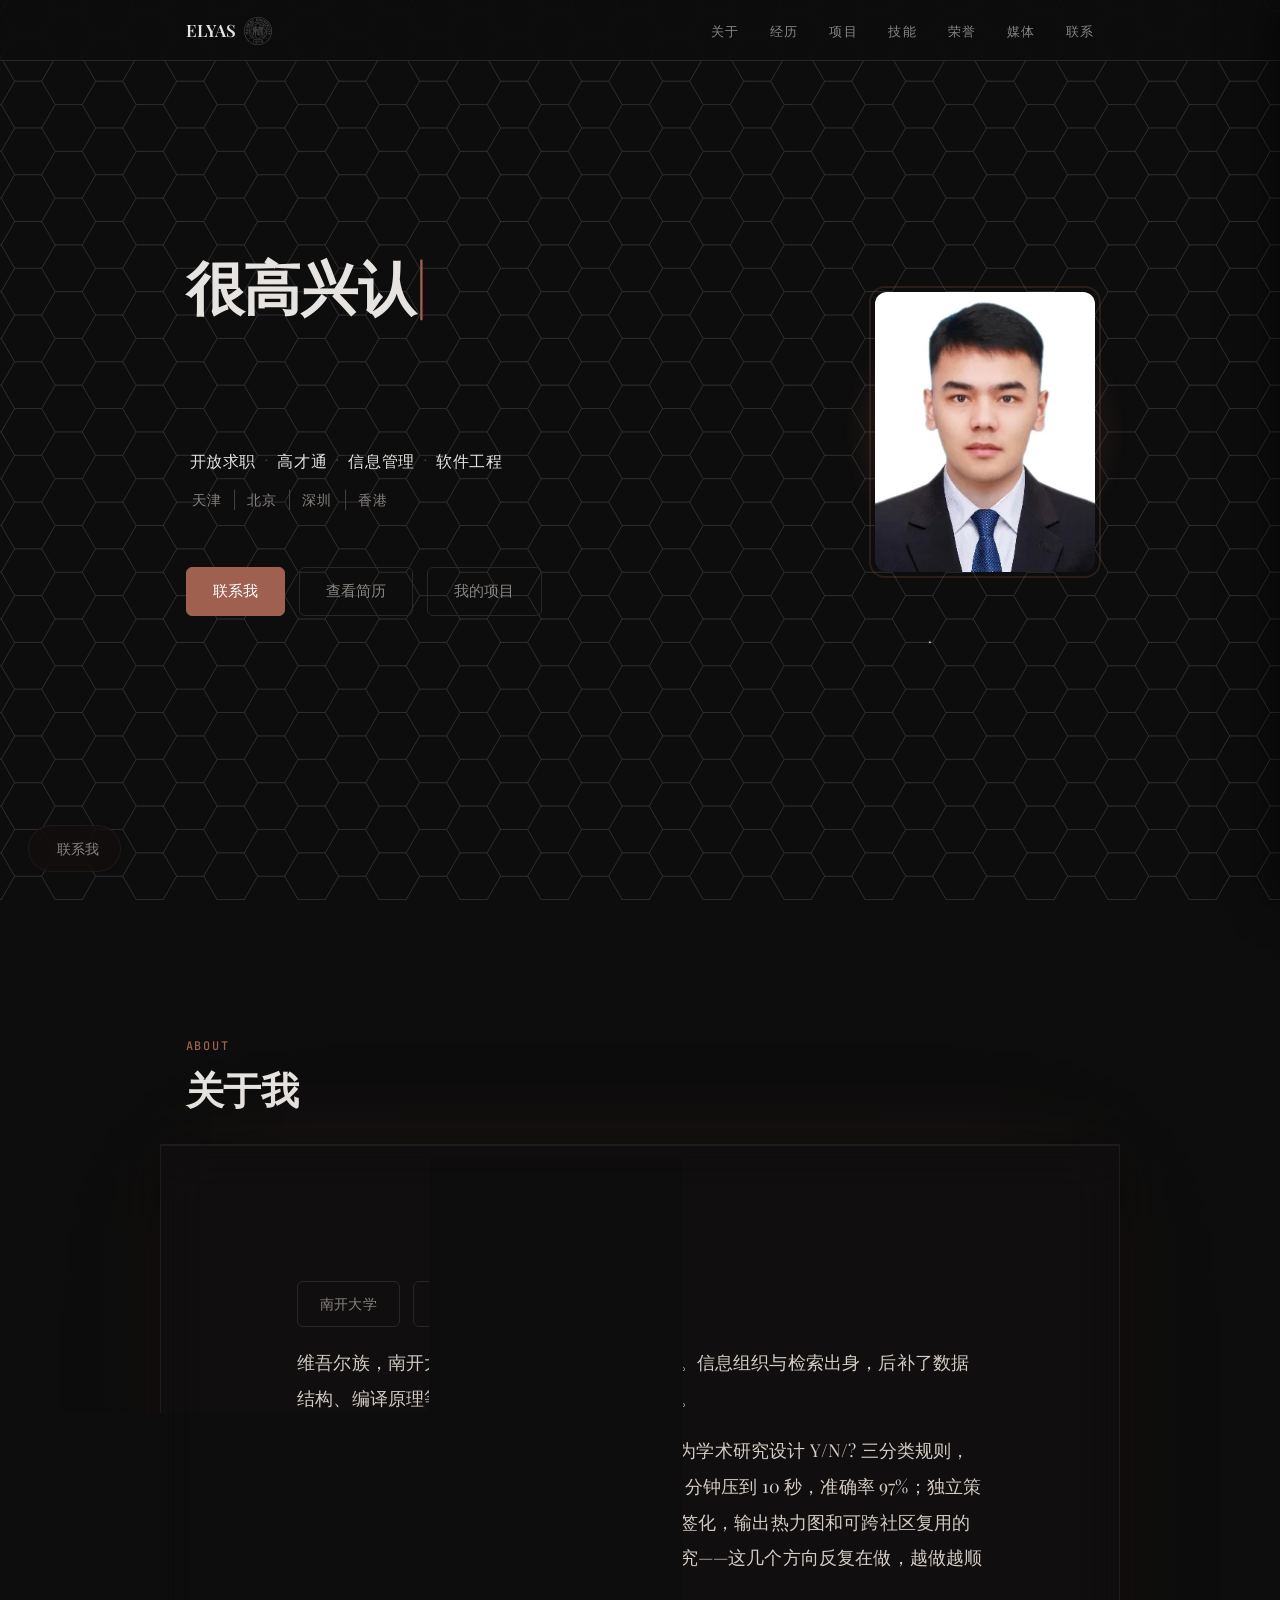
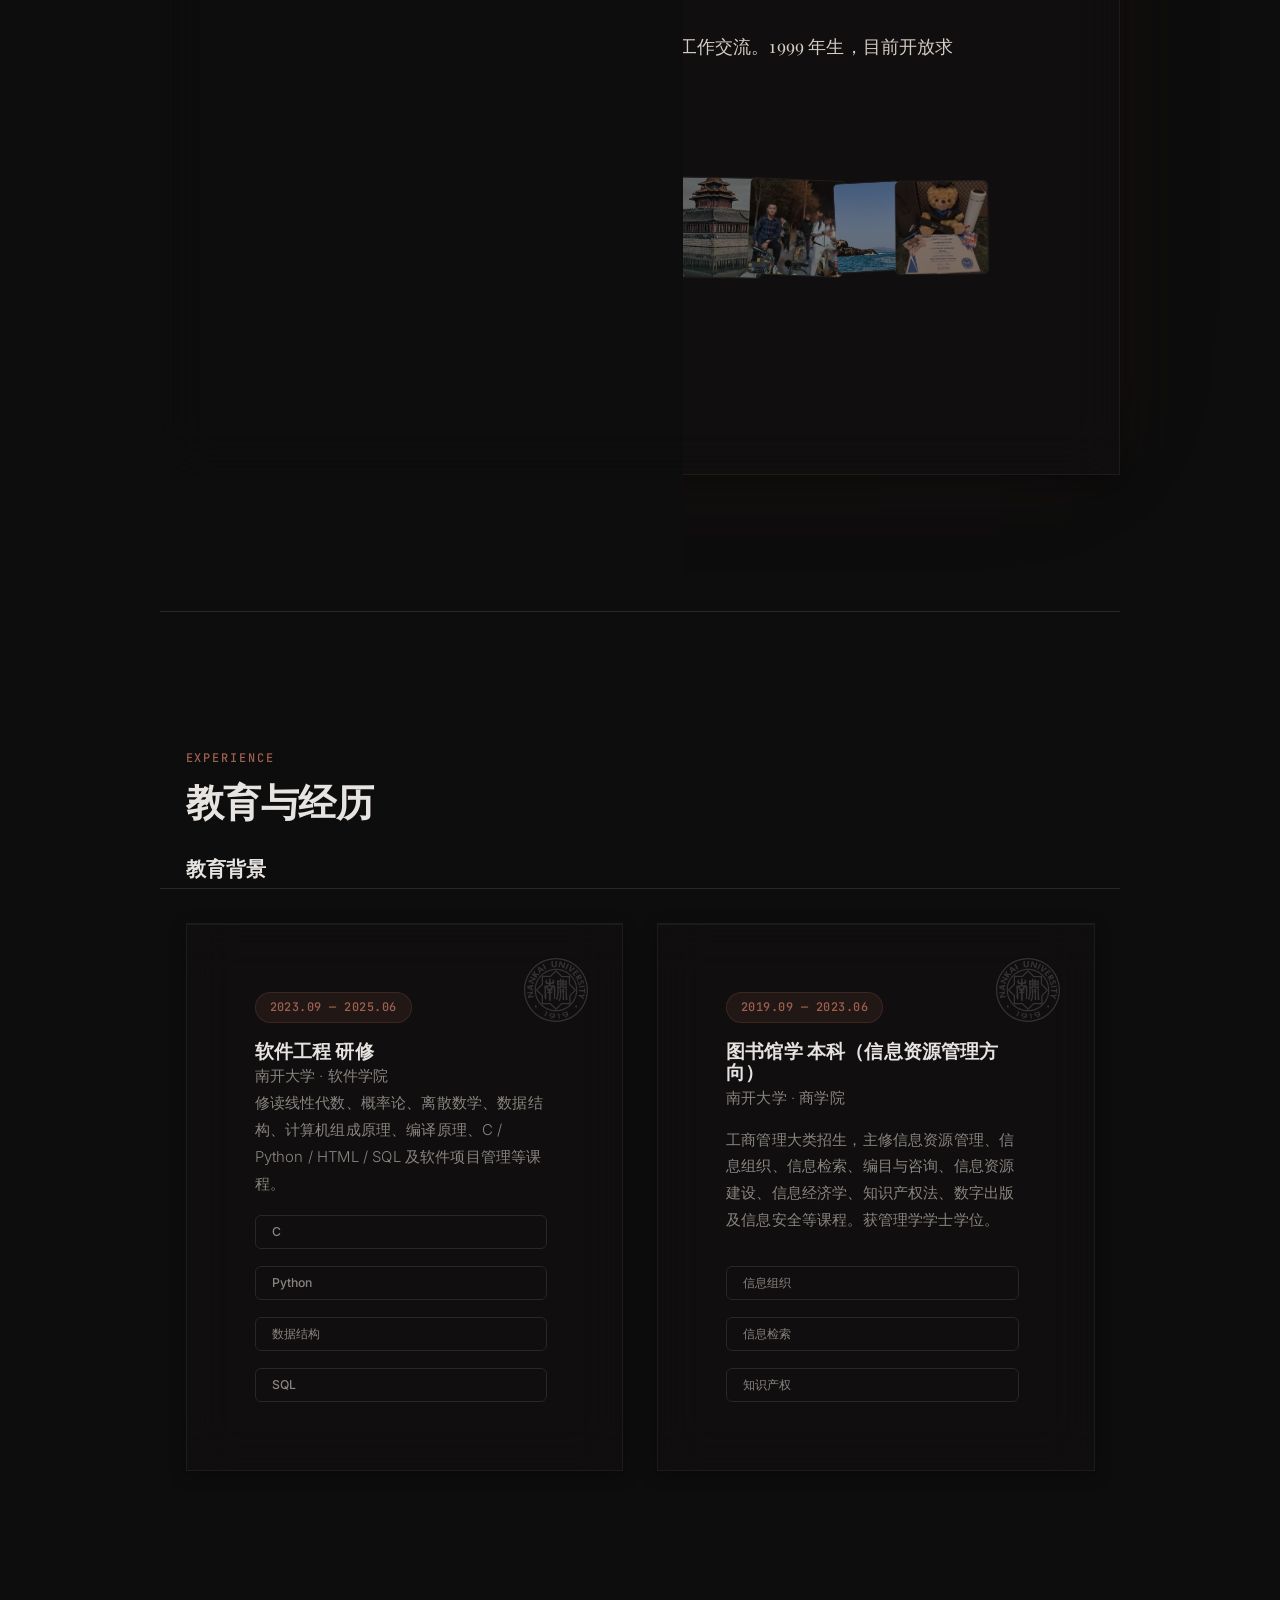
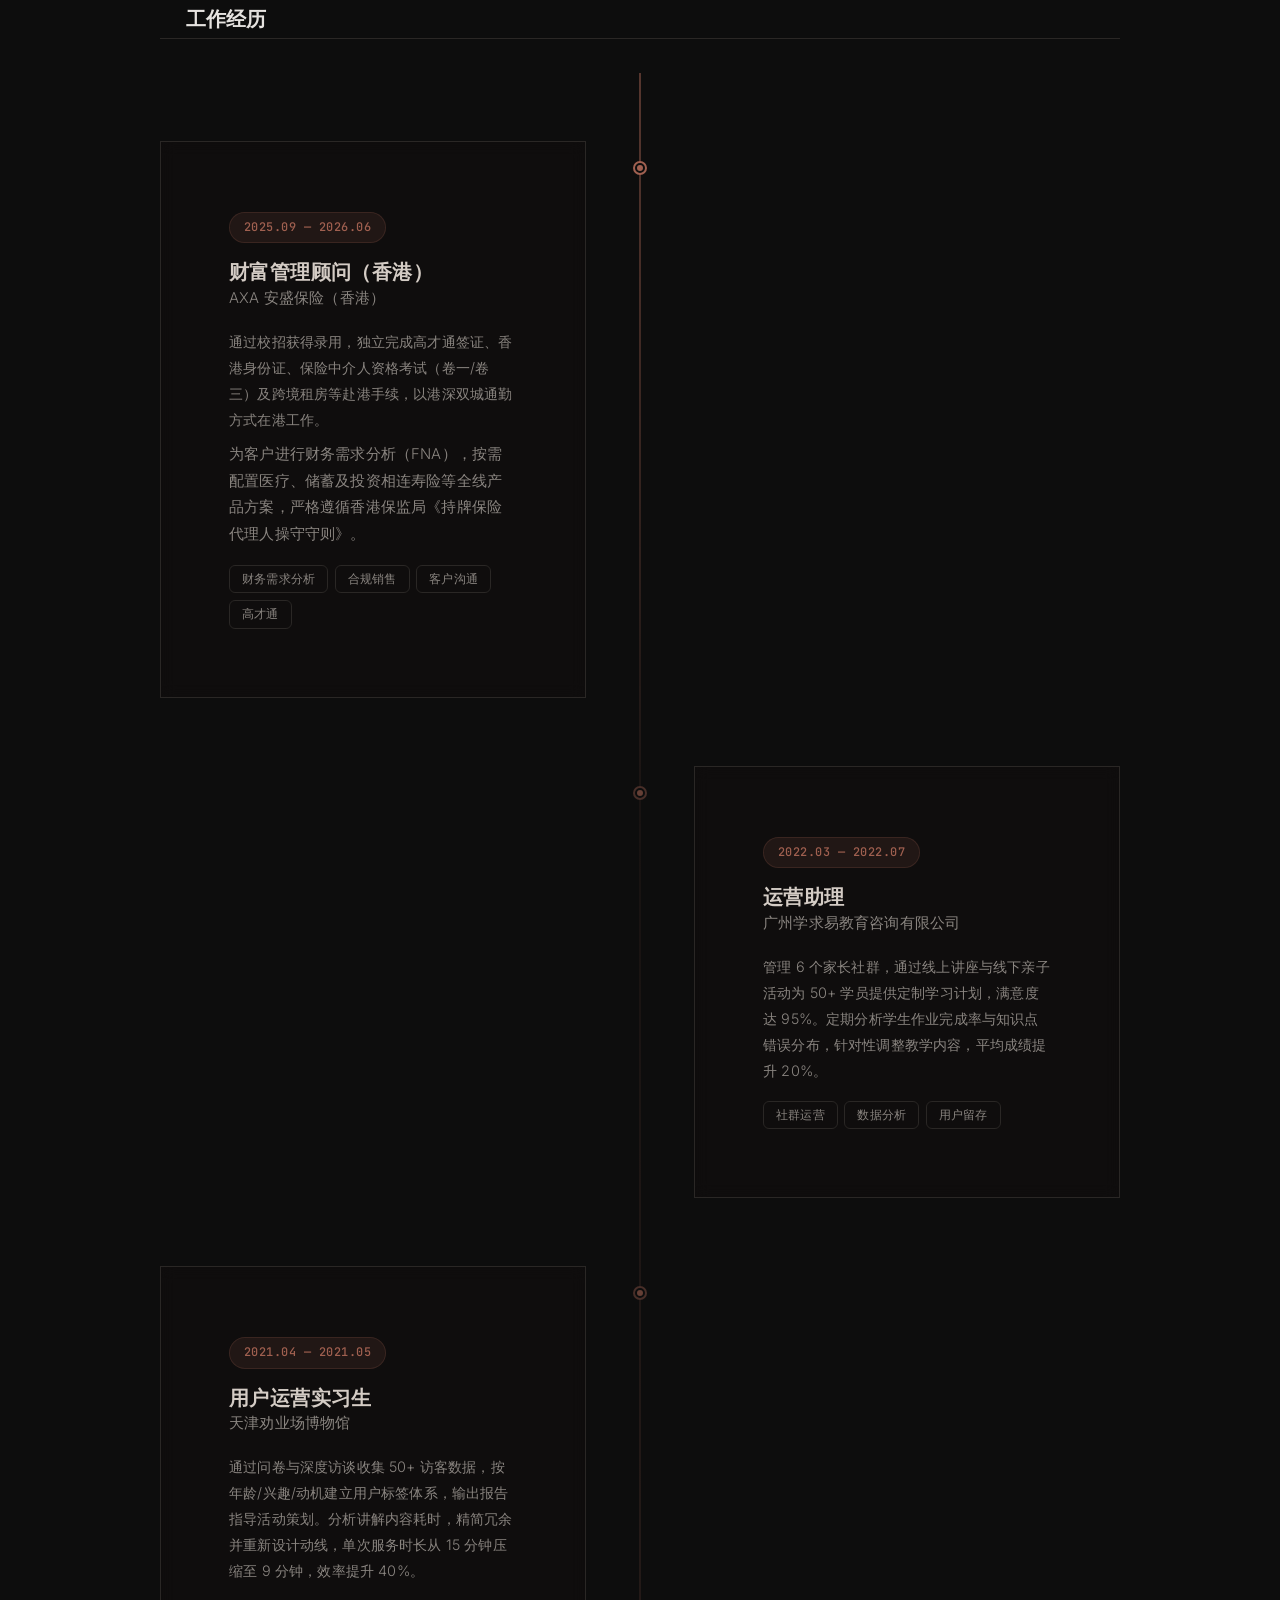
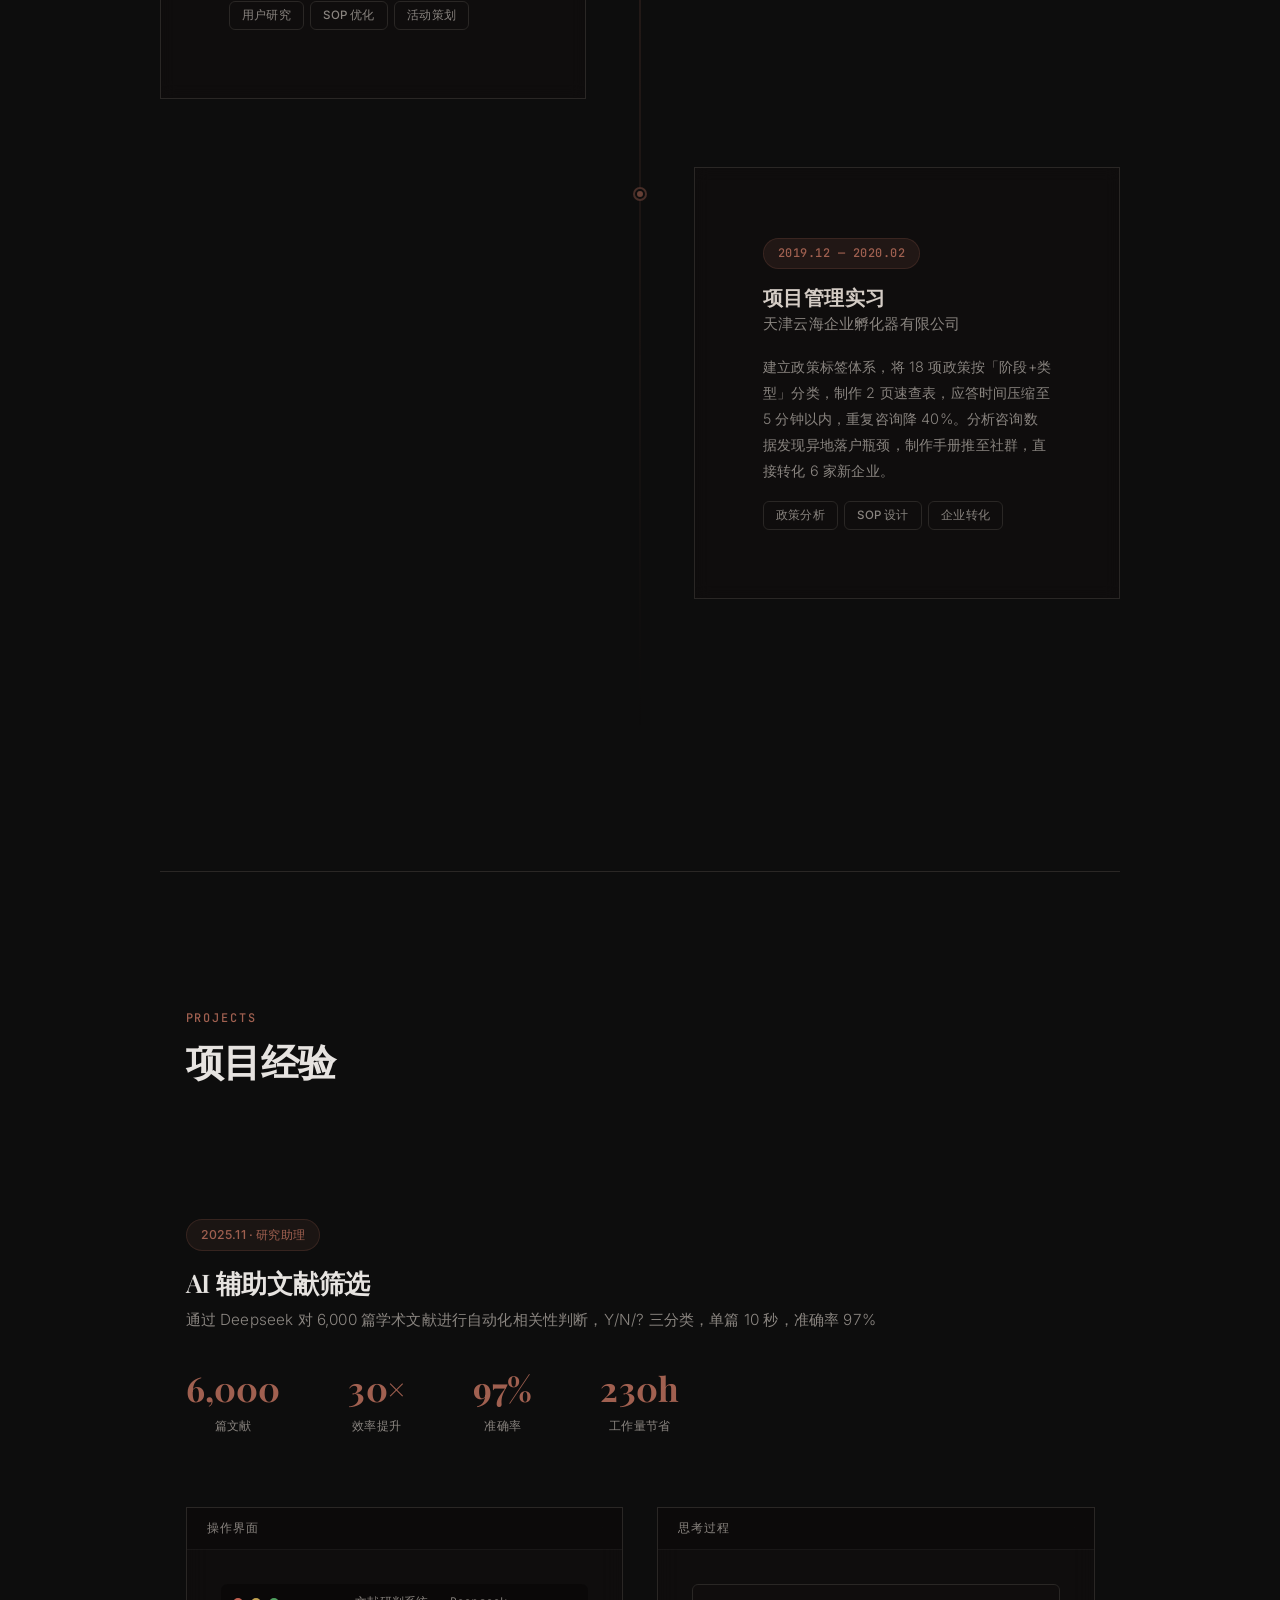
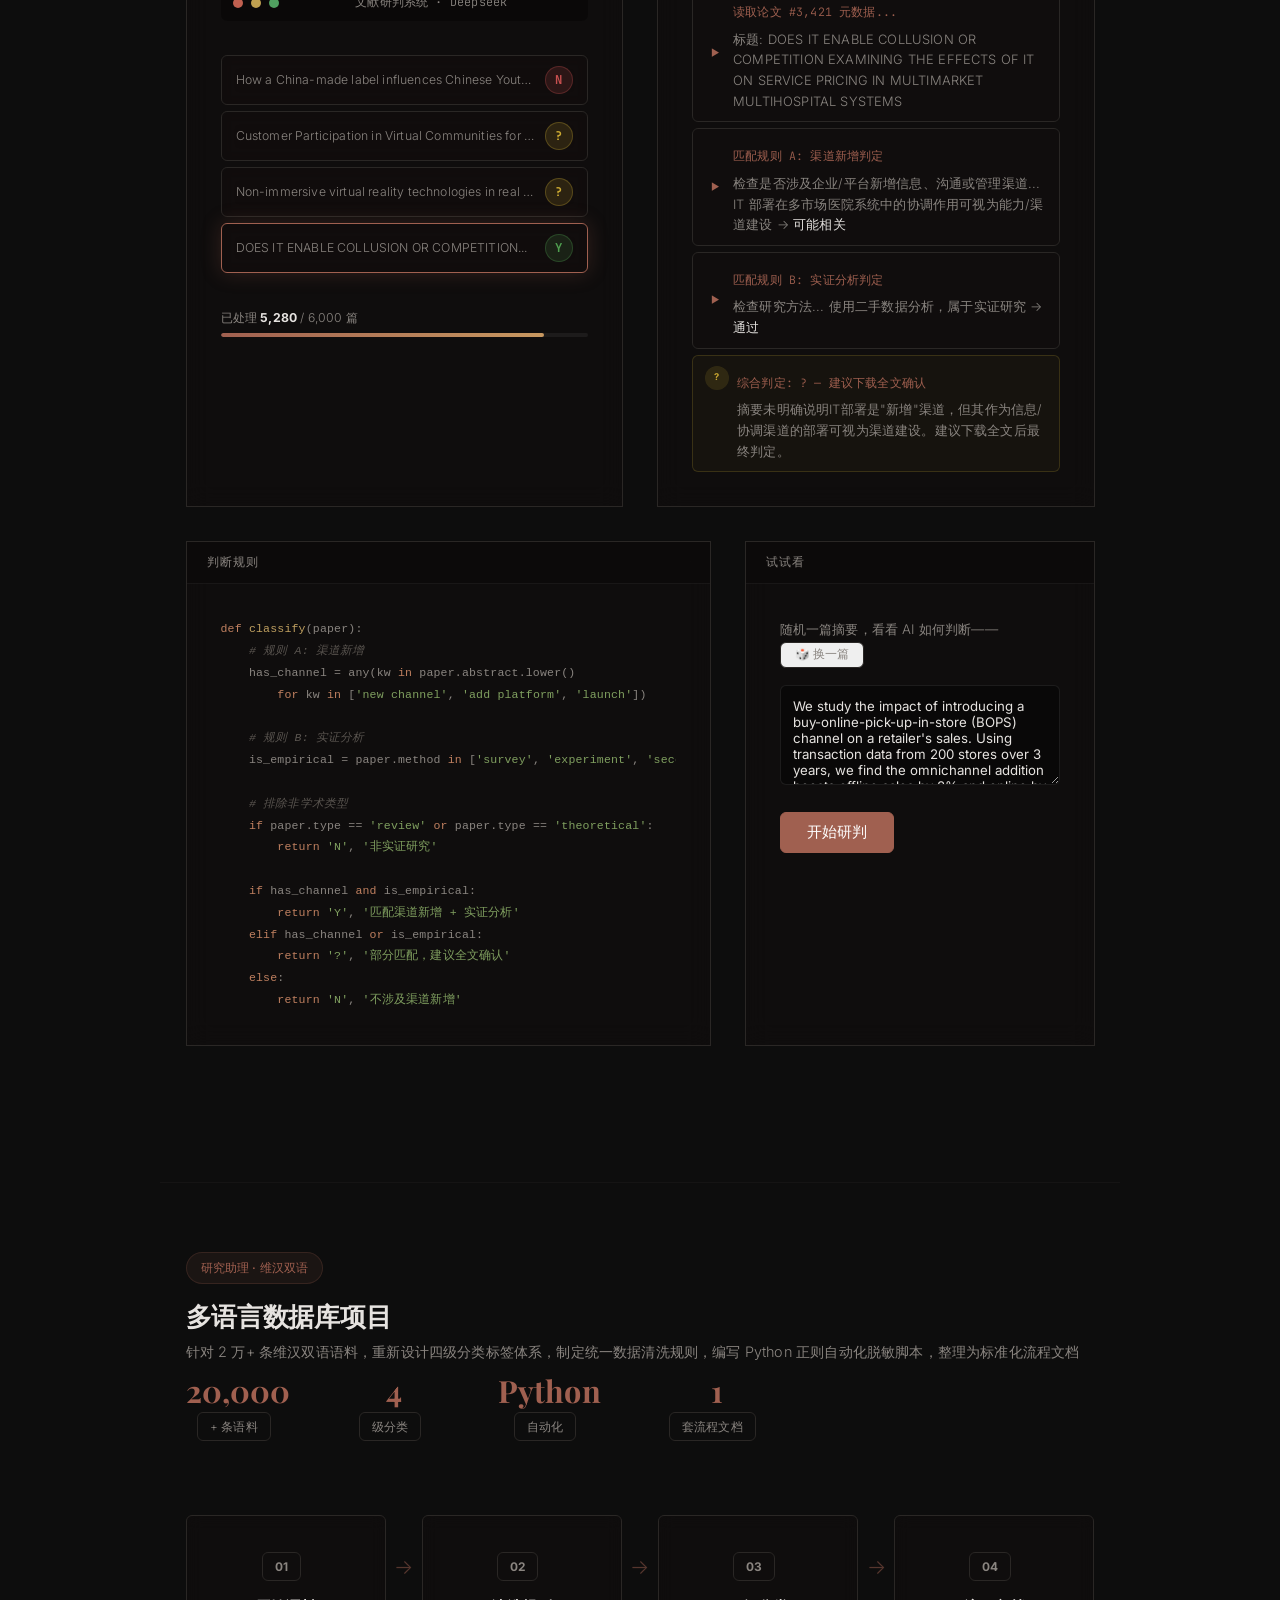
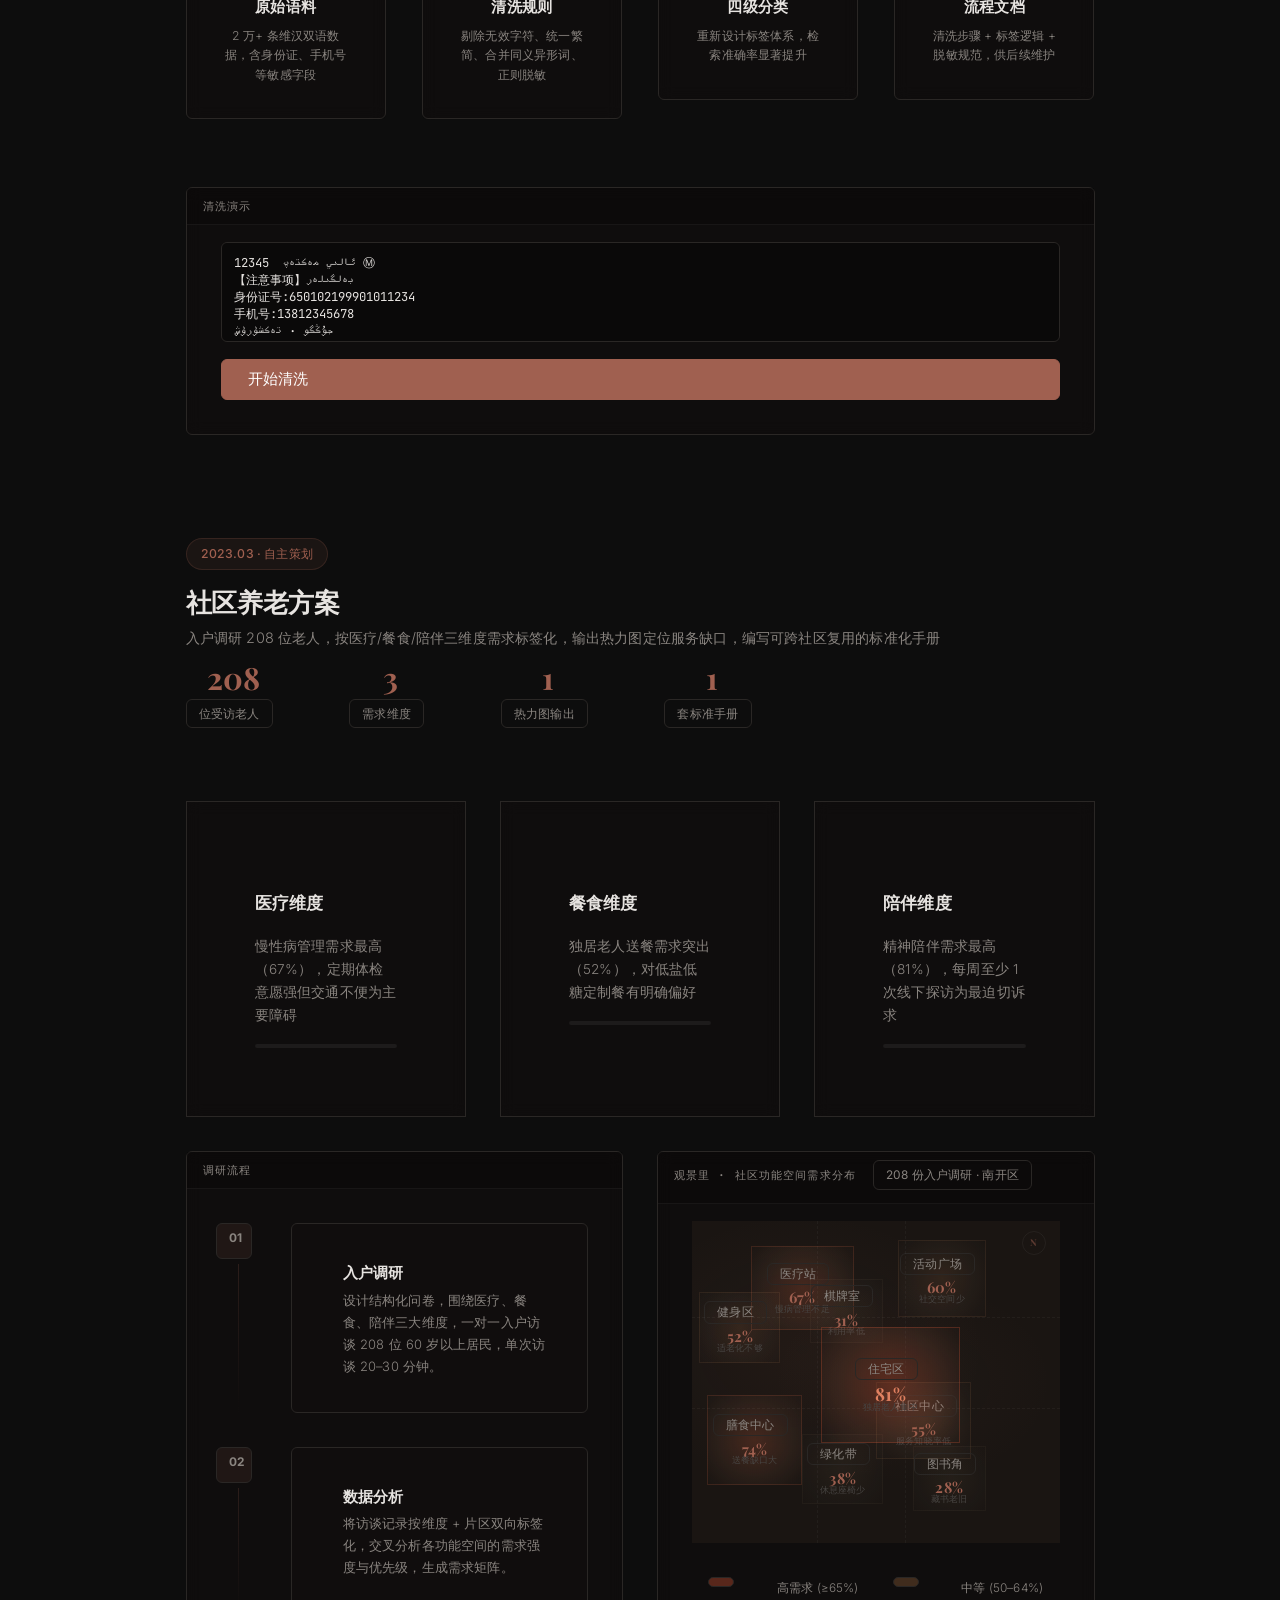
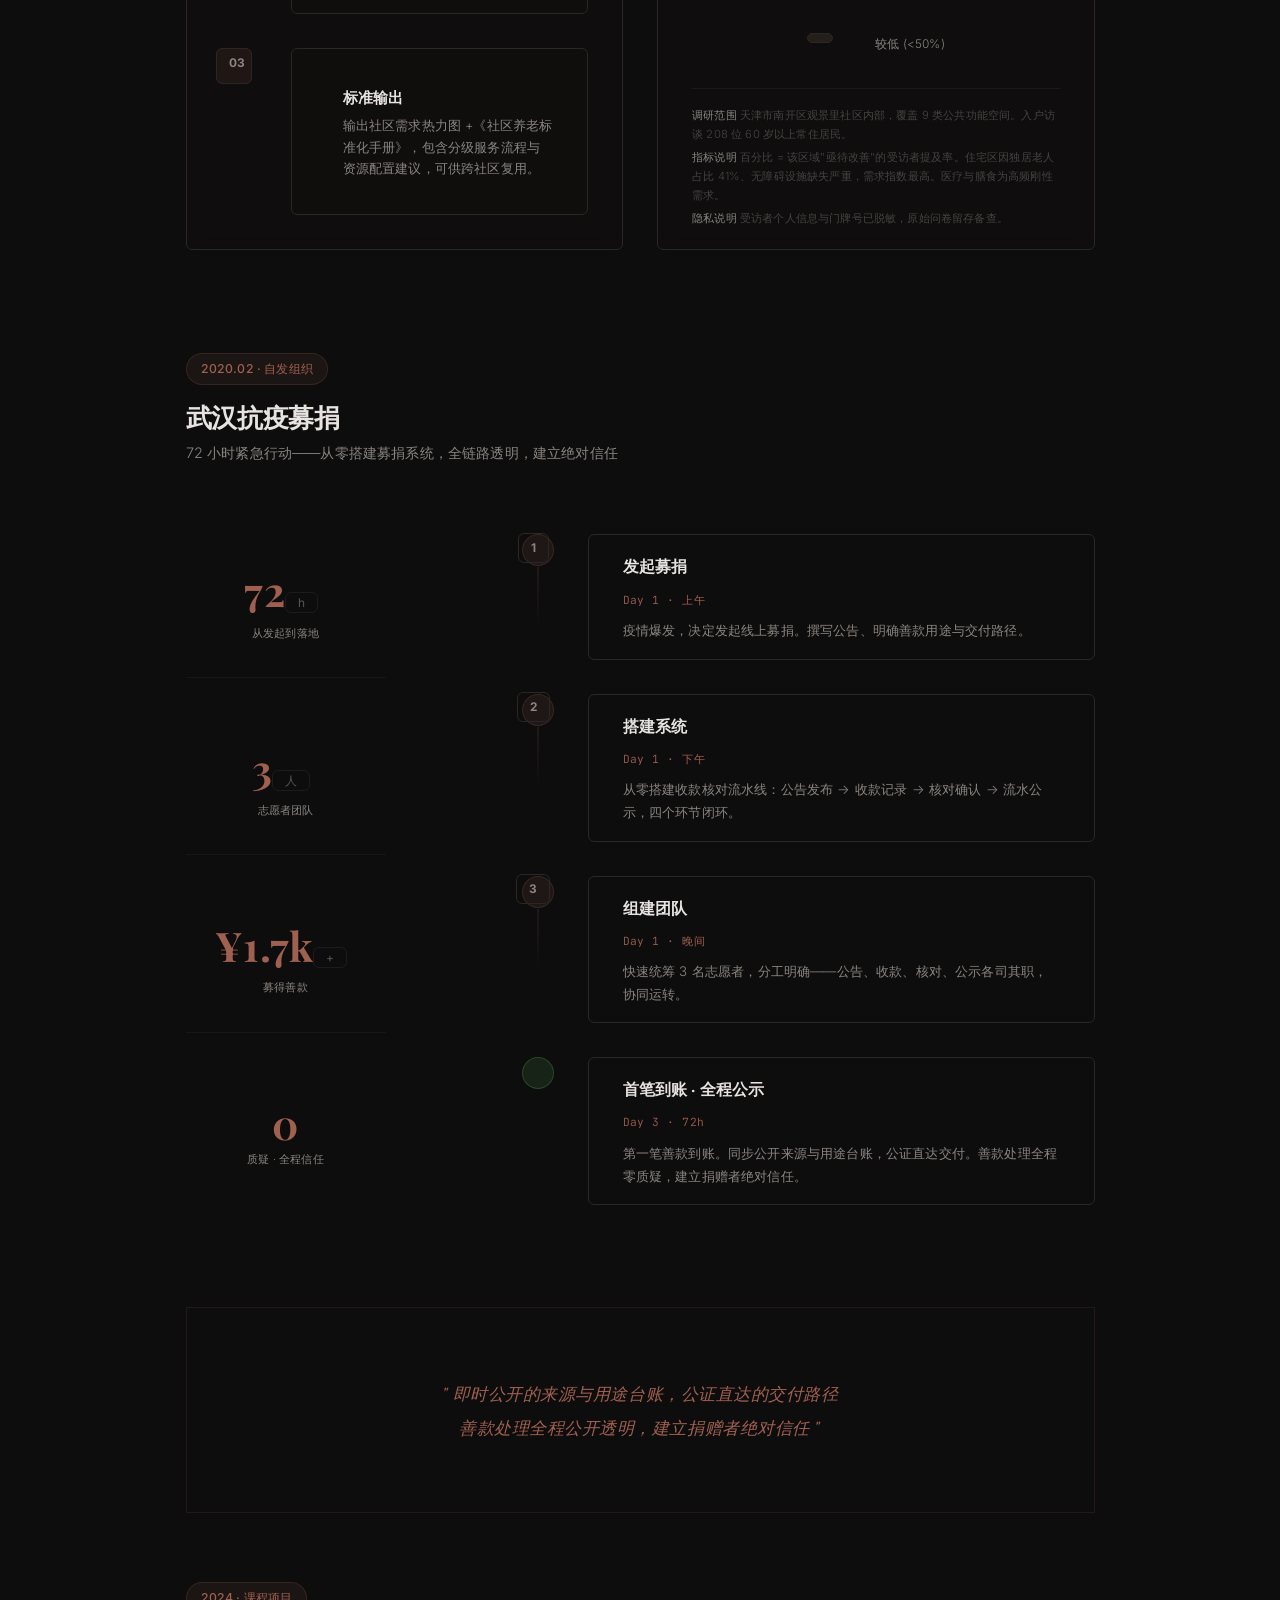
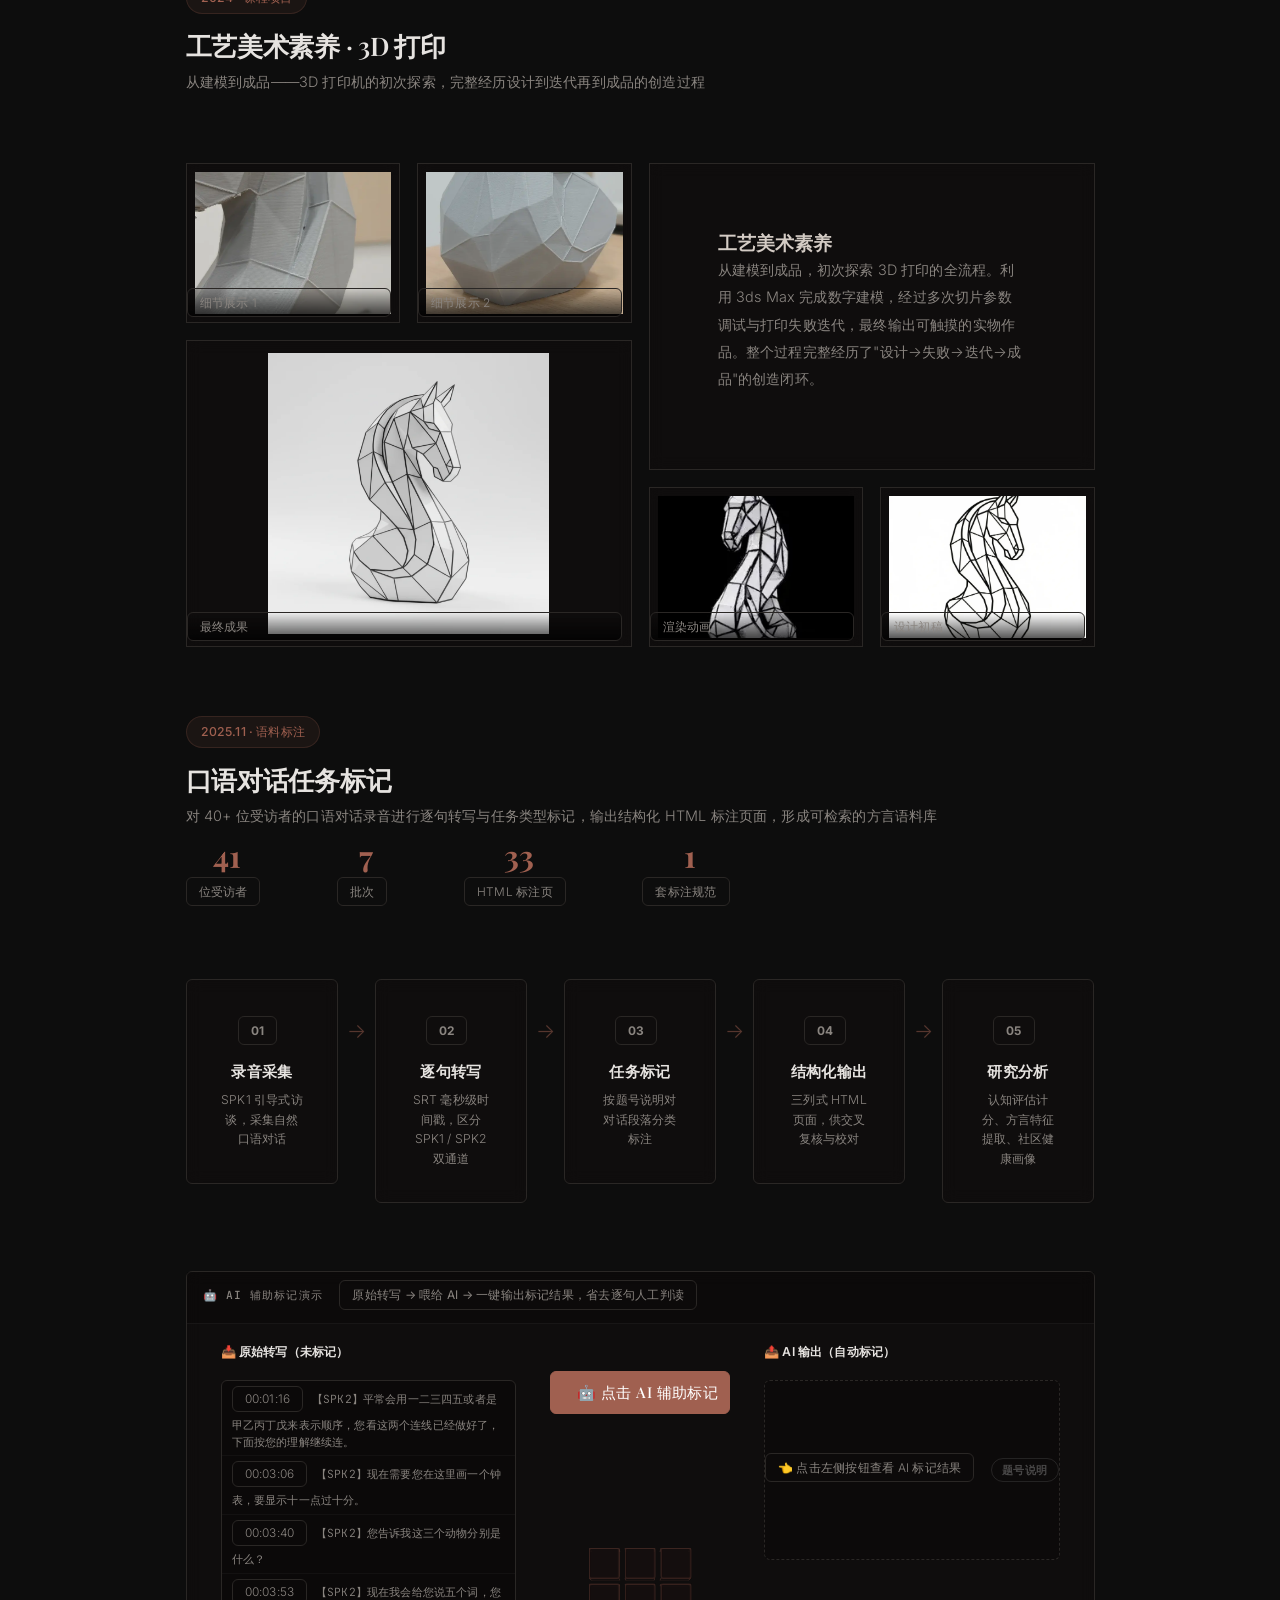
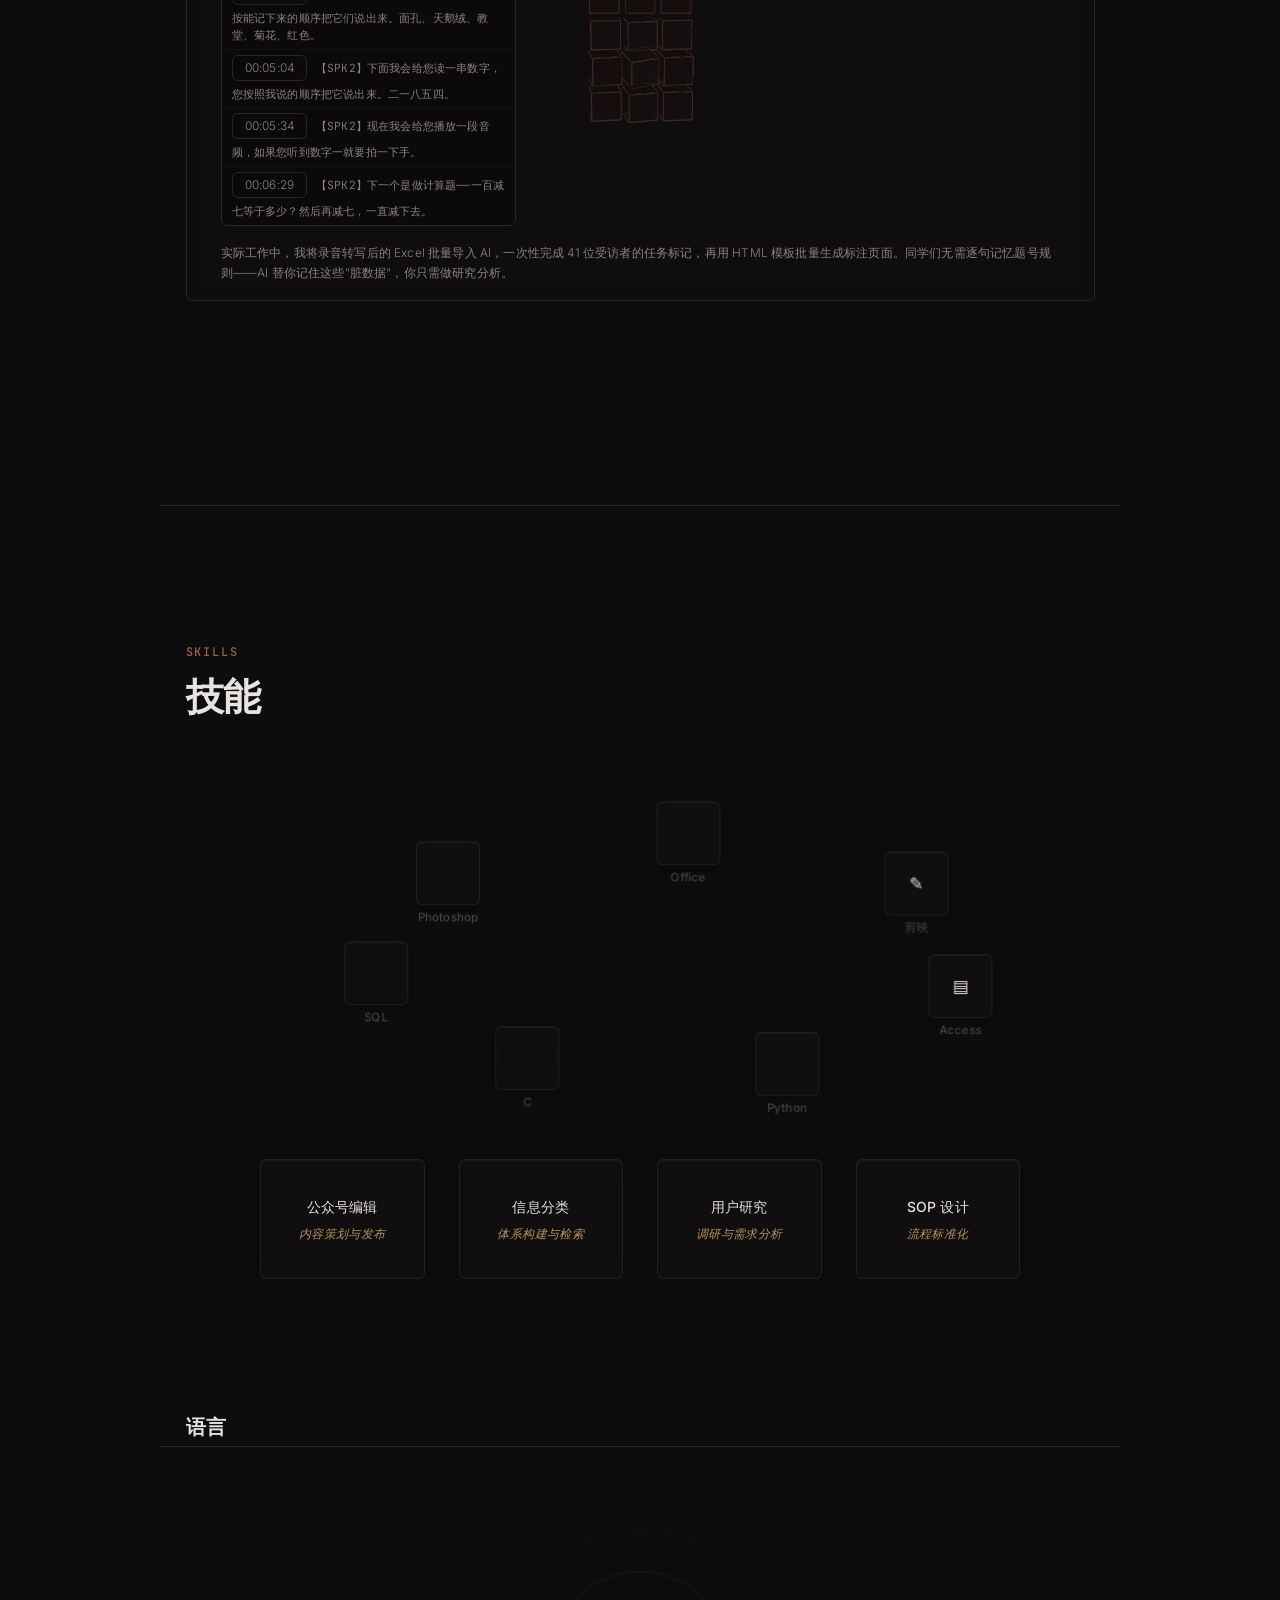
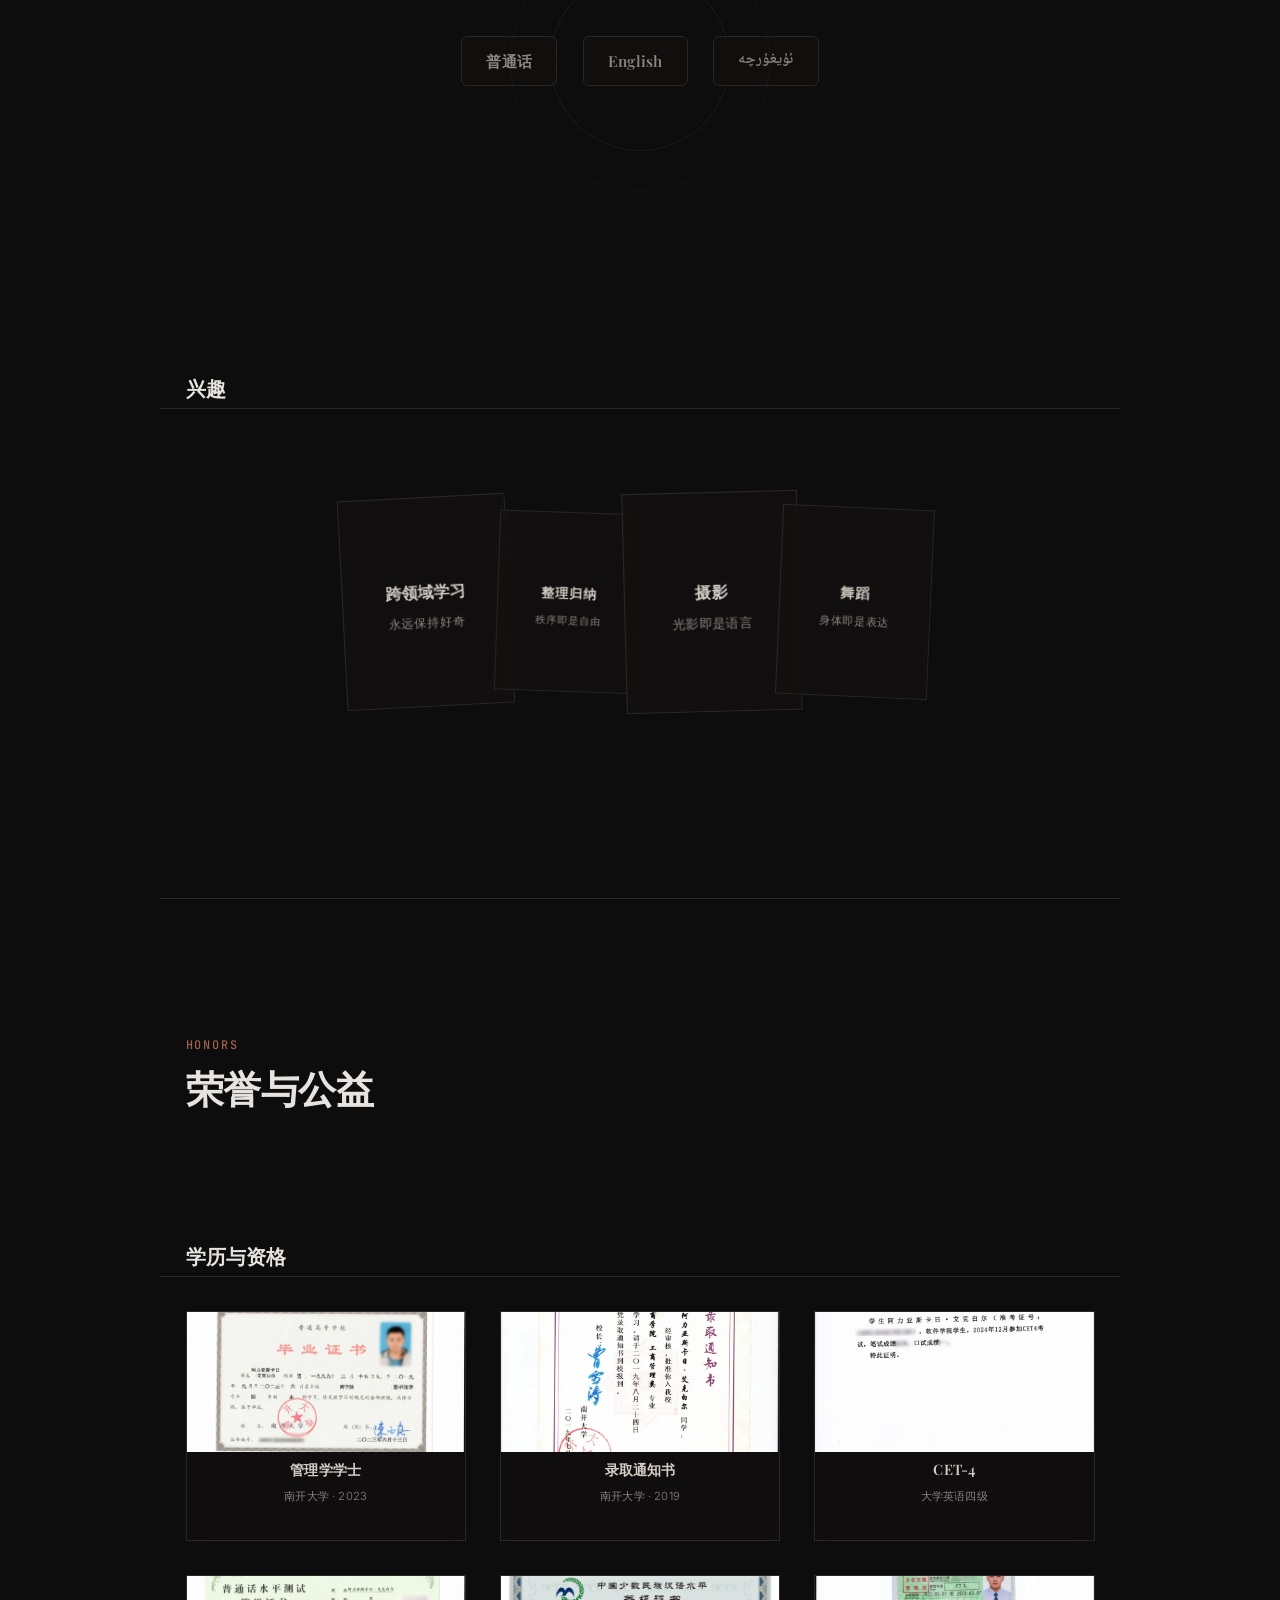
==== index.html @ 1fb5cd09 "图片深度压缩：1200px + quality 75 + GIF→WebP (12MB→4.4MB)" ====
﻿<!DOCTYPE html>
<html lang="zh-CN">
<head>
<meta charset="UTF-8">
<meta name="viewport" content="width=device-width, initial-scale=1.0">
<meta name="description" content="阿力亚斯卡日·艾克白尔 — 软件工程 | 南开大学 | 个人作品集">
<title>ELYAS · 作品集</title>
<link rel="icon" href="data:image/svg+xml,<svg xmlns='http://www.w3.org/2000/svg' viewBox='0 0 32 32'><rect width='32' height='32' rx='8' fill='%23a06050'/><path d='M8 8h16M8 16h12M8 24h16' stroke='%23e6e3e0' stroke-width='3' stroke-linecap='round'/></svg>">

<!-- DNS 预热 — 减少 CDN 握手延迟 -->
<link rel="dns-prefetch" href="https://cdn.jsdelivr.net">
<link rel="dns-prefetch" href="https://cdnjs.cloudflare.com">
<link rel="dns-prefetch" href="https://unpkg.com">
<link rel="dns-prefetch" href="https://fonts.googleapis.com">
<link rel="dns-prefetch" href="https://fonts.gstatic.com" crossorigin>
<link rel="preconnect" href="https://fonts.googleapis.com">
<link rel="preconnect" href="https://fonts.gstatic.com" crossorigin>
<link rel="preconnect" href="https://cdn.jsdelivr.net">
<link rel="preconnect" href="https://cdnjs.cloudflare.com">

<link rel="stylesheet" href="css/style.css">
<link rel="stylesheet" href="https://cdn.jsdelivr.net/gh/devicons/devicon@2.16.0/devicon.min.css">
<link href="https://fonts.googleapis.com/css2?family=Noto+Naskh+Arabic:wght@400;500;600;700&display=swap" rel="stylesheet">
<link rel="stylesheet" href="https://unpkg.com/@phosphor-icons/web@2.1.1/src/regular/style.css">
<script defer src="https://cdnjs.cloudflare.com/ajax/libs/gsap/3.12.5/gsap.min.js"></script>
<script defer src="https://cdn.jsdelivr.net/npm/three@0.160.0/build/three.min.js"></script>
</head>
<body>

<!-- ============================== -->
<!-- 导航 -->
<!-- ============================== -->
<header>
  <nav>
    <a href="#" class="nav-brand">ELYAS <img class="nav-badge" src="assets/南开大学-logo.svg" alt=""></a>
    <ul>
      <li><a href="#about">关于</a></li>
      <li><a href="#experience">经历</a></li>
      <li><a href="#projects">项目</a></li>
      <li><a href="#skills">技能</a></li>
      <li><a href="#honors">荣誉</a></li>
      <li><a href="#media">媒体</a></li>
      <li><a href="#contact">联系</a></li>
    </ul>
  </nav>
</header>

<!-- ============================== -->
<!-- Hero -->
<!-- ============================== -->
<section id="hero">
  <div class="hero-inner">
    <div class="hero-text">
      <h1 class="hero-typewriter"></h1>
      <p class="hero-tags">
        <span class="hero-chip cursor-target">开放求职</span><span class="hero-sep">·</span>
        <span class="hero-chip cursor-target">高才通</span><span class="hero-sep">·</span>
        <span class="hero-chip cursor-target">信息管理</span><span class="hero-sep">·</span>
        <span class="hero-chip cursor-target">软件工程</span>
      </p>
      <p class="hero-location">
        <span class="hero-city cursor-target">天津</span><span class="hero-sep">|</span>
        <span class="hero-city cursor-target">北京</span><span class="hero-sep">|</span>
        <span class="hero-city cursor-target">深圳</span><span class="hero-sep">|</span>
        <span class="hero-city cursor-target">香港</span>
      </p>
      <div class="hero-actions">
        <a href="#contact" class="btn-primary">联系我</a>
        <a href="resume.html" class="btn-ghost">查看简历</a>
        <a href="#projects" class="btn-ghost">我的项目</a>
      </div>
    </div>
    <div class="avatar-frame">
      <div class="avatar-glow"></div>
      <img src="assets/avatar.webp" alt="阿力亚斯卡日·艾克白尔" width="220" height="280">
      <svg class="avatar-signature" viewBox="0 0 800 300" preserveAspectRatio="xMidYMid meet"></svg>
    </div>
  </div>
</section>

<!-- ============================== -->
<!-- 关于我 -->
<!-- ============================== -->
<section id="about">
  <span class="section-label">About</span>
  <h2>关于我</h2>

  <div class="about-narrative">
    <p class="about-identity">
      <span>南开大学</span>
      <span>维吾尔族</span>
      <span>管理学学士</span>
    </p>

    <p>维吾尔族，南开大学管理学学士，辅修软件工程。信息组织与检索出身，后补了数据结构、编译原理等工科训练，知识结构文理各半。</p>

    <p class="about-highlight">最擅长让海量信息变得可筛选、可判断。曾为学术研究设计 Y/N/? 三分类规则，通过 AI 对 6,000 篇文献自动筛选，单篇从 5 分钟压到 10 秒，准确率 97%；独立策划社区养老调研，入户 208 位老人做需求标签化，输出热力图和可跨社区复用的标准化手册。信息分类、SOP 设计、用户研究——这几个方向反复在做，越做越顺手。</p>

    <p>持香港高才通签证。维语母语、普通话、英语可工作交流。1999 年生，目前开放求职，方向是运营、项目协调或数据分析。</p>

    <!-- 生活/工作图片廊 — 歪扭堆叠，默认灰阶，hover 高亮 -->
    <div class="about-gallery">
      <div class="gallery-slot" style="--rot:-4deg;--size:0.95;"><img src="assets/安盛个人照.webp" alt="安盛个人照" loading="lazy"></div>
      <div class="gallery-slot gallery-slot--tall" style="--rot:2deg;--size:1.02;"><img src="assets/大学毕业.webp" alt="大学毕业" loading="lazy"></div>
      <div class="gallery-slot" style="--rot:-1.5deg;--size:0.92;"><img src="assets/商学院酒会.webp" alt="商学院酒会" loading="lazy"></div>
      <div class="gallery-slot gallery-slot--tall" style="--rot:3deg;--size:0.98;"><img src="assets/香港.webp" alt="香港" loading="lazy"></div>
      <div class="gallery-slot" style="--rot:-2.5deg;--size:0.96;"><img src="assets/天津.webp" alt="天津" loading="lazy"></div>
      <div class="gallery-slot" style="--rot:1deg;--size:1.04;"><img src="assets/北京.webp" alt="北京" loading="lazy"></div>
      <div class="gallery-slot" style="--rot:2.5deg;--size:1.0;"><img src="assets/夜骑东疆港.webp" alt="夜骑东疆港" loading="lazy"></div>
      <div class="gallery-slot gallery-slot--tall" style="--rot:-3deg;--size:0.9;"><img src="assets/深圳.webp" alt="深圳" loading="lazy"></div>
      <div class="gallery-slot" style="--rot:-0.5deg;--size:0.97;"><img src="assets/安盛.webp" alt="安盛" loading="lazy"></div>
    </div>
  </div>
</section>
<hr>


<!-- ============================== -->
<!-- 经历 -->
<!-- ============================== -->
<section id="experience">
  <span class="section-label">Experience</span>
  <h2>教育与经历</h2>

  <h3>教育背景</h3>
  <ol class="edu-list">
    <li>
	      <img class="edu-badge" src="assets/南开大学-logo.svg" alt="南开大学">
	      <i class="ph ph-brackets-curly edu-watermark"></i>
      <time>2023.09 — 2025.06</time>
      <h4>软件工程 研修</h4>
      <p>南开大学 · 软件学院</p>
      <p>修读线性代数、概率论、离散数学、数据结构、计算机组成原理、编译原理、C / Python / HTML / SQL 及软件项目管理等课程。</p>
      <span>C</span> <span>Python</span> <span>数据结构</span> <span>SQL</span>
    </li>
    <li>
	      <img class="edu-badge" src="assets/南开大学-logo.svg" alt="南开大学">
	      <i class="ph ph-books edu-watermark"></i>
      <time>2019.09 — 2023.06</time>
      <h4>图书馆学 本科（信息资源管理方向）</h4>
      <p>南开大学 · 商学院</p>
      <p>工商管理大类招生，主修信息资源管理、信息组织、信息检索、编目与咨询、信息资源建设、信息经济学、知识产权法、数字出版及信息安全等课程。获管理学学士学位。</p>
      <span>信息组织</span> <span>信息检索</span> <span>知识产权</span>
    </li>
  </ol>

  <h3>工作经历</h3>
  <div class="exp-timeline">
    <!-- 中轴线 -->
    <div class="exp-line"></div>

    <!-- 1. 财富管理顾问（香港） — 左 ｜ → 学到 -->
    <div class="exp-row">
      <div class="exp-card spotlight-card cursor-target">
        <i class="ph ph-shield-check exp-icon"></i>
        <time>2025.09 — 2026.06</time>
        <h4>财富管理顾问（香港）</h4>
        <p class="exp-org">AXA 安盛保险（香港）</p>
        <p>通过校招获得录用，独立完成高才通签证、香港身份证、保险中介人资格考试（卷一/卷三）及跨境租房等赴港手续，以港深双城通勤方式在港工作。</p>
        <p>为客户进行财务需求分析（FNA），按需配置医疗、储蓄及投资相连寿险等全线产品方案，严格遵循香港保监局《持牌保险代理人操守守则》。</p>
        <div class="exp-tags"><span>财务需求分析</span><span>合规销售</span><span>客户沟通</span><span>高才通</span></div>
      </div>
      <div class="exp-node exp-active"><span></span></div>
      <div class="exp-learn">
        <div class="learn-arrow"></div>
        <div class="learn-tag cursor-target">高净值客户沟通</div>
        <div class="learn-tag cursor-target">跨境工作适应</div>
        <div class="learn-tag cursor-target">金融合规风控</div>
      </div>
    </div>

    <!-- 2. 运营助理 — 右 ｜ 学到 ← -->
    <div class="exp-row exp-right">
      <div class="exp-learn">
        <div class="learn-arrow"></div>
        <div class="learn-tag cursor-target">社群运营策略</div>
        <div class="learn-tag cursor-target">数据驱动优化</div>
        <div class="learn-tag cursor-target">用户留存设计</div>
      </div>
      <div class="exp-node"><span></span></div>
      <div class="exp-card spotlight-card cursor-target">
        <i class="ph ph-chart-line exp-icon"></i>
        <time>2022.03 — 2022.07</time>
        <h4>运营助理</h4>
        <p class="exp-org">广州学求易教育咨询有限公司</p>
        <p>管理 6 个家长社群，通过线上讲座与线下亲子活动为 50+ 学员提供定制学习计划，满意度达 95%。定期分析学生作业完成率与知识点错误分布，针对性调整教学内容，平均成绩提升 20%。</p>
        <div class="exp-tags"><span>社群运营</span><span>数据分析</span><span>用户留存</span></div>
      </div>
    </div>

    <!-- 3. 用户运营实习生 — 左 ｜ → 学到 -->
    <div class="exp-row">
      <div class="exp-card spotlight-card cursor-target">
        <i class="ph ph-magnifying-glass exp-icon"></i>
        <time>2021.04 — 2021.05</time>
        <h4>用户运营实习生</h4>
        <p class="exp-org">天津劝业场博物馆</p>
        <p>通过问卷与深度访谈收集 50+ 访客数据，按年龄/兴趣/动机建立用户标签体系，输出报告指导活动策划。分析讲解内容耗时，精简冗余并重新设计动线，单次服务时长从 15 分钟压缩至 9 分钟，效率提升 40%。</p>
        <div class="exp-tags"><span>用户研究</span><span>SOP 优化</span><span>活动策划</span></div>
      </div>
      <div class="exp-node"><span></span></div>
      <div class="exp-learn">
        <div class="learn-arrow"></div>
        <div class="learn-tag cursor-target">用户研究方法</div>
        <div class="learn-tag cursor-target">流程SOP优化</div>
        <div class="learn-tag cursor-target">活动策划执行</div>
      </div>
    </div>

    <!-- 4. 项目管理实习 — 右 ｜ 学到 ← -->
    <div class="exp-row exp-right">
      <div class="exp-learn">
        <div class="learn-arrow"></div>
        <div class="learn-tag cursor-target">政策分析能力</div>
        <div class="learn-tag cursor-target">SOP标准化设计</div>
        <div class="learn-tag cursor-target">B端客户转化</div>
      </div>
      <div class="exp-node"><span></span></div>
      <div class="exp-card spotlight-card cursor-target">
        <i class="ph ph-tree-structure exp-icon"></i>
        <time>2019.12 — 2020.02</time>
        <h4>项目管理实习</h4>
        <p class="exp-org">天津云海企业孵化器有限公司</p>
        <p>建立政策标签体系，将 18 项政策按「阶段+类型」分类，制作 2 页速查表，应答时间压缩至 5 分钟以内，重复咨询降 40%。分析咨询数据发现异地落户瓶颈，制作手册推至社群，直接转化 6 家新企业。</p>
        <div class="exp-tags"><span>政策分析</span><span>SOP 设计</span><span>企业转化</span></div>
      </div>
    </div>
  </div>
</section>
<hr>


<!-- ============================== -->
<!-- 项目经验 -->
<!-- ============================== -->
<section id="projects">
  <span class="section-label">Projects</span>
  <h2>项目经验</h2>

  <!-- AI 文献研判 — 互动展示 -->
  <div class="showcase" id="ai-showcase">
    <!-- 顶部信息栏 -->
    <div class="showcase-header">
      <div class="showcase-badge">2025.11 · 研究助理</div>
      <h2>AI 辅助文献筛选</h2>
      <p>通过 Deepseek 对 6,000 篇学术文献进行自动化相关性判断，Y/N/? 三分类，单篇 10 秒，准确率 97%</p>
      <div class="showcase-metrics">
        <div class="metric cursor-target"><em>6,000</em><span>篇文献</span></div>
        <div class="metric cursor-target"><em>30×</em><span>效率提升</span></div>
        <div class="metric cursor-target"><em>97%</em><span>准确率</span></div>
        <div class="metric cursor-target"><em>230h</em><span>工作量节省</span></div>
      </div>
    </div>

    <!-- 左右分栏 -->
    <div class="showcase-grid">
      <!-- 左栏：操作界面模拟 -->
      <div class="showcase-panel" id="panel-interface">
        <div class="panel-title">操作界面</div>
        <div class="panel-body">
          <div class="terminal-bar">
            <span class="term-dot"></span><span class="term-dot"></span><span class="term-dot"></span>
            <span class="term-title">文献研判系统 · Deepseek</span>
          </div>
          <div class="paper-feed" id="paper-feed">
            <div class="paper-card">
              <div class="paper-title">How a China-made label influences Chinese Youth's product evaluation...</div>
              <span class="paper-tag tag-n">N</span>
            </div>
            <div class="paper-card">
              <div class="paper-title">Customer Participation in Virtual Communities for Local High Streets</div>
              <span class="paper-tag tag-q">?</span>
            </div>
            <div class="paper-card">
              <div class="paper-title">Non-immersive virtual reality technologies in real estate...</div>
              <span class="paper-tag tag-q">?</span>
            </div>
            <div class="paper-card active">
              <div class="paper-title">DOES IT ENABLE COLLUSION OR COMPETITION...</div>
              <span class="paper-tag tag-y">Y</span>
            </div>
          </div>
          <div class="terminal-status">
            <span>已处理 <strong>5,280</strong> / 6,000 篇</span>
            <div class="progress-bar"><div class="progress-fill" style="width:88%"></div></div>
          </div>
        </div>
      </div>

      <!-- 右栏：思考流 -->
      <div class="showcase-panel" id="panel-thinking">
        <div class="panel-title">思考过程</div>
        <div class="panel-body" id="thinking-stream">
          <div class="think-step" data-delay="0">
            <span class="think-icon">&#9654;</span>
            <div class="think-text">
              <code>读取论文 #3,421 元数据...</code>
              <p>标题: DOES IT ENABLE COLLUSION OR COMPETITION EXAMINING THE EFFECTS OF IT ON SERVICE PRICING IN MULTIMARKET MULTIHOSPITAL SYSTEMS</p>
            </div>
          </div>
          <div class="think-step" data-delay="800">
            <span class="think-icon">&#9654;</span>
            <div class="think-text">
              <code>匹配规则 A: 渠道新增判定</code>
              <p>检查是否涉及企业/平台新增信息、沟通或管理渠道... IT 部署在多市场医院系统中的协调作用可视为能力/渠道建设 → <em>可能相关</em></p>
            </div>
          </div>
          <div class="think-step" data-delay="1600">
            <span class="think-icon">&#9654;</span>
            <div class="think-text">
              <code>匹配规则 B: 实证分析判定</code>
              <p>检查研究方法... 使用二手数据分析，属于实证研究 → <em>通过</em></p>
            </div>
          </div>
          <div class="think-step result-step" data-delay="2400">
            <span class="think-icon result-icon">?</span>
            <div class="think-text">
              <code>综合判定: ? — 建议下载全文确认</code>
              <p>摘要未明确说明IT部署是"新增"渠道，但其作为信息/协调渠道的部署可视为渠道建设。建议下载全文后最终判定。</p>
            </div>
          </div>
        </div>
      </div>
    </div>

    <!-- 底部：代码 + 交互 Demo -->
    <div class="showcase-bottom">
      <div class="showcase-panel" id="panel-code">
        <div class="panel-title">判断规则</div>
        <div class="panel-body">
          <pre><code><span class="kw">def</span> <span class="fn">classify</span>(paper):
    <span class="cm"># 规则 A: 渠道新增</span>
    has_channel = any(kw <span class="kw">in</span> paper.abstract.lower()
        <span class="kw">for</span> kw <span class="kw">in</span> [<span class="str">'new channel'</span>, <span class="str">'add platform'</span>, <span class="str">'launch'</span>])

    <span class="cm"># 规则 B: 实证分析</span>
    is_empirical = paper.method <span class="kw">in</span> [<span class="str">'survey'</span>, <span class="str">'experiment'</span>, <span class="str">'secondary data'</span>]

    <span class="cm"># 排除非学术类型</span>
    <span class="kw">if</span> paper.type == <span class="str">'review'</span> <span class="kw">or</span> paper.type == <span class="str">'theoretical'</span>:
        <span class="kw">return</span> <span class="str">'N'</span>, <span class="str">'非实证研究'</span>

    <span class="kw">if</span> has_channel <span class="kw">and</span> is_empirical:
        <span class="kw">return</span> <span class="str">'Y'</span>, <span class="str">'匹配渠道新增 + 实证分析'</span>
    <span class="kw">elif</span> has_channel <span class="kw">or</span> is_empirical:
        <span class="kw">return</span> <span class="str">'?'</span>, <span class="str">'部分匹配，建议全文确认'</span>
    <span class="kw">else</span>:
        <span class="kw">return</span> <span class="str">'N'</span>, <span class="str">'不涉及渠道新增'</span></code></pre>
        </div>
      </div>

      <!-- 交互 Demo -->
      <div class="showcase-panel" id="panel-demo">
        <div class="panel-title">试试看</div>
        <div class="panel-body">
          <p class="demo-hint">随机一篇摘要，看看 AI 如何判断—— <button id="demo-random" class="btn-ghost" style="font-size:0.7rem;padding:4px 14px;">🎲 换一篇</button></p>
          <textarea id="demo-input" placeholder="或自己粘贴一段论文摘要..."></textarea>
          <button id="demo-run" class="btn-primary">开始研判</button>
          <div id="demo-output" class="demo-output" hidden>
            <div class="demo-result"><span id="demo-verdict">—</span><span id="demo-label"></span></div>
            <p id="demo-reason"></p>
          </div>
        </div>
      </div>
    </div>
  </div>

  <hr class="showcase-divider">

  <!-- 更多项目 -->
  <ol class="more-projects">
    <li class="project-detail" id="project-db">
      <!-- 顶部信息 -->
      <div class="proj-header">
        <div class="proj-badge">研究助理 · 维汉双语</div>
        <h4>多语言数据库项目</h4>
        <p>针对 2 万+ 条维汉双语语料，重新设计四级分类标签体系，制定统一数据清洗规则，编写 Python 正则自动化脱敏脚本，整理为标准化流程文档</p>
        <div class="proj-metrics">
          <div class="pmetric cursor-target"><em>20,000</em><span>+ 条语料</span></div>
          <div class="pmetric cursor-target"><em>4</em><span>级分类</span></div>
          <div class="pmetric cursor-target"><em>Python</em><span>自动化</span></div>
          <div class="pmetric cursor-target"><em>1</em><span>套流程文档</span></div>
        </div>
      </div>

      <!-- 横向流水线 -->
      <div class="pipeline">
        <div class="pipe-step">
          <span class="pipe-num">01</span>
          <i class="ph ph-database pipe-ico"></i>
          <strong>原始语料</strong>
          <p>2 万+ 条维汉双语数据，含身份证、手机号等敏感字段</p>
        </div>
        <div class="pipe-arrow">→</div>
        <div class="pipe-step">
          <span class="pipe-num">02</span>
          <i class="ph ph-funnel pipe-ico"></i>
          <strong>清洗规则</strong>
          <p>剔除无效字符、统一繁简、合并同义异形词、正则脱敏</p>
        </div>
        <div class="pipe-arrow">→</div>
        <div class="pipe-step">
          <span class="pipe-num">03</span>
          <i class="ph ph-tree-structure pipe-ico"></i>
          <strong>四级分类</strong>
          <p>重新设计标签体系，检索准确率显著提升</p>
        </div>
        <div class="pipe-arrow">→</div>
        <div class="pipe-step">
          <span class="pipe-num">04</span>
          <i class="ph ph-book-open-text pipe-ico"></i>
          <strong>流程文档</strong>
          <p>清洗步骤 + 标签逻辑 + 脱敏规范，供后续维护</p>
        </div>
      </div>

      <!-- 底部：清洗前后对比 + 代码 -->
      <div class="proj-bottom">
        <div class="proj-panel">
          <div class="panel-title">清洗演示</div>
          <div class="panel-body">
            <textarea id="clean-input" readonly>ئالىي مەكتەپ  12345 Ⓜ
【注意事项】بەلگىلەر
身份证号:650102199901011234
手机号:13812345678
جۇڭگو · تەكشۈرۈش</textarea>
            <button id="clean-run" class="btn-primary">开始清洗</button>
            <div id="clean-steps" class="clean-steps" hidden></div>
          </div>
        </div>
      </div>
    </li>
    <!-- 3. 社区养老方案 -->
    <li class="project-detail" id="project-elder">
      <div class="proj-header">
        <div class="proj-badge">2023.03 · 自主策划</div>
        <h4>社区养老方案</h4>
        <p>入户调研 208 位老人，按医疗/餐食/陪伴三维度需求标签化，输出热力图定位服务缺口，编写可跨社区复用的标准化手册</p>
        <div class="proj-metrics">
          <div class="pmetric cursor-target"><em>208</em><span>位受访老人</span></div>
          <div class="pmetric cursor-target"><em>3</em><span>需求维度</span></div>
          <div class="pmetric cursor-target"><em>1</em><span>热力图输出</span></div>
          <div class="pmetric cursor-target"><em>1</em><span>套标准手册</span></div>
        </div>
      </div>

      <!-- 三维度卡片 -->
      <div class="elder-dimensions">
        <div class="elder-dim">
          <i class="ph ph-heartbeat elder-dim-icon"></i>
          <strong>医疗维度</strong>
          <p>慢性病管理需求最高（67%），定期体检意愿强但交通不便为主要障碍</p>
          <div class="elder-bar"><span style="width:67%"></span></div>
        </div>
        <div class="elder-dim">
          <i class="ph ph-bowl-food elder-dim-icon"></i>
          <strong>餐食维度</strong>
          <p>独居老人送餐需求突出（52%），对低盐低糖定制餐有明确偏好</p>
          <div class="elder-bar"><span style="width:52%"></span></div>
        </div>
        <div class="elder-dim">
          <i class="ph ph-chat-circle-text elder-dim-icon"></i>
          <strong>陪伴维度</strong>
          <p>精神陪伴需求最高（81%），每周至少 1 次线下探访为最迫切诉求</p>
          <div class="elder-bar"><span style="width:81%"></span></div>
        </div>
      </div>

      <!-- 底部：流程 + 热力图 -->
      <div class="elder-bottom">
        <div class="proj-panel">
          <div class="panel-title">调研流程</div>
          <div class="panel-body">
            <div class="elder-timeline">
              <div class="tl-step">
                <div class="tl-marker">
                  <span class="tl-num">01</span>
                  <div class="tl-line"></div>
                </div>
                <div class="tl-card">
                  <i class="ph ph-clipboard-text tl-icon"></i>
                  <div class="tl-body">
                    <strong>入户调研</strong>
                    <p>设计结构化问卷，围绕医疗、餐食、陪伴三大维度，一对一入户访谈 208 位 60 岁以上居民，单次访谈 20–30 分钟。</p>
                  </div>
                </div>
              </div>
              <div class="tl-step">
                <div class="tl-marker">
                  <span class="tl-num">02</span>
                  <div class="tl-line"></div>
                </div>
                <div class="tl-card">
                  <i class="ph ph-chart-bar tl-icon"></i>
                  <div class="tl-body">
                    <strong>数据分析</strong>
                    <p>将访谈记录按维度 + 片区双向标签化，交叉分析各功能空间的需求强度与优先级，生成需求矩阵。</p>
                  </div>
                </div>
              </div>
              <div class="tl-step">
                <div class="tl-marker">
                  <span class="tl-num">03</span>
                </div>
                <div class="tl-card">
                  <i class="ph ph-book-open tl-icon"></i>
                  <div class="tl-body">
                    <strong>标准输出</strong>
                    <p>输出社区需求热力图 +《社区养老标准化手册》，包含分级服务流程与资源配置建议，可供跨社区复用。</p>
                  </div>
                </div>
              </div>
            </div>
          </div>
        </div>

        <div class="proj-panel">
          <div class="panel-title">观景里 · 社区功能空间需求分布 <span class="panel-subtitle">208 份入户调研 · 南开区</span></div>
          <div class="panel-body">
            <div class="heatmap-map" style="background:
              radial-gradient(ellipse at 30% 40%, rgba(160,96,80,0.06) 0%, transparent 50%),
              radial-gradient(ellipse at 60% 50%, rgba(160,96,80,0.04) 0%, transparent 45%),
              #1a1512;">
              <!-- 观景里社区内部功能分区热力 -->
              <div class="hm-zone hm-core" style="top:33%;left:35%;width:38%;height:36%;">
                <span class="hm-label">住宅区</span>
                <em>81%</em>
                <small>独居老人集中</small>
              </div>
              <div class="hm-zone hm-high" style="top:8%;left:16%;width:28%;height:26%;">
                <span class="hm-label">医疗站</span>
                <em>67%</em>
                <small>慢病管理不足</small>
              </div>
              <div class="hm-zone hm-high" style="top:54%;left:4%;width:26%;height:28%;">
                <span class="hm-label">膳食中心</span>
                <em>74%</em>
                <small>送餐缺口大</small>
              </div>
              <div class="hm-zone hm-mid" style="top:6%;left:56%;width:24%;height:24%;">
                <span class="hm-label">活动广场</span>
                <em>60%</em>
                <small>社交空间少</small>
              </div>
              <div class="hm-zone hm-mid" style="top:50%;left:50%;width:26%;height:24%;">
                <span class="hm-label">社区中心</span>
                <em>55%</em>
                <small>服务知晓率低</small>
              </div>
              <div class="hm-zone hm-mid" style="top:22%;left:2%;width:22%;height:22%;">
                <span class="hm-label">健身区</span>
                <em>52%</em>
                <small>适老化不够</small>
              </div>
              <div class="hm-zone hm-low" style="top:66%;left:30%;width:22%;height:22%;">
                <span class="hm-label">绿化带</span>
                <em>38%</em>
                <small>休息座椅少</small>
              </div>
              <div class="hm-zone hm-low" style="top:18%;left:32%;width:20%;height:20%;">
                <span class="hm-label">棋牌室</span>
                <em>31%</em>
                <small>利用率低</small>
              </div>
              <div class="hm-zone hm-low" style="top:70%;left:60%;width:20%;height:20%;">
                <span class="hm-label">图书角</span>
                <em>28%</em>
                <small>藏书老旧</small>
              </div>
              <!-- 小区内部道路网格 -->
              <div class="hm-road hm-road-h" style="top:30%;left:0;width:100%;"></div>
              <div class="hm-road hm-road-h" style="top:58%;left:0;width:100%;"></div>
              <div class="hm-road hm-road-v" style="left:34%;top:0;height:100%;"></div>
              <div class="hm-road hm-road-v" style="left:58%;top:0;height:100%;"></div>
              <div class="hm-compass">N</div>
            </div>
            <div class="heat-legend">
              <span class="hl-dot" style="background:rgba(200,80,50,0.4)"></span> 高需求 (≥65%)
              <span class="hl-dot" style="background:rgba(180,120,70,0.3)"></span> 中等 (50–64%)
              <span class="hl-dot" style="background:rgba(160,140,100,0.15)"></span> 较低 (&lt;50%)
            </div>
            <div class="heat-note">
              <p><strong>调研范围</strong> 天津市南开区观景里社区内部，覆盖 9 类公共功能空间。入户访谈 208 位 60 岁以上常住居民。</p>
              <p><strong>指标说明</strong> 百分比 = 该区域"亟待改善"的受访者提及率。住宅区因独居老人占比 41%、无障碍设施缺失严重，需求指数最高。医疗与膳食为高频刚性需求。</p>
              <p><strong>隐私说明</strong> 受访者个人信息与门牌号已脱敏，原始问卷留存备查。</p>
            </div>
          </div>
        </div>
      </div>
    </li>

    <!-- 4. 武汉抗疫募捐 -->
    <li class="project-detail" id="project-wuhan">
      <div class="proj-header">
        <div class="proj-badge">2020.02 · 自发组织</div>
        <h4>武汉抗疫募捐</h4>
        <p>72 小时紧急行动——从零搭建募捐系统，全链路透明，建立绝对信任</p>
      </div>

      <!-- 简报布局：左数据 + 右时间线 -->
      <div class="briefing">
        <div class="brief-stats">
          <div class="brief-num cursor-target"><em>72<span>h</span></em><small>从发起到落地</small></div>
          <div class="brief-num cursor-target"><em>3<span>人</span></em><small>志愿者团队</small></div>
          <div class="brief-num cursor-target"><em>¥1.7k<span>+</span></em><small>募得善款</small></div>
          <div class="brief-num cursor-target"><em>0</em><small>质疑 · 全程信任</small></div>
        </div>

        <div class="brief-timeline">
          <div class="bt-step">
            <div class="bt-marker"><span>1</span></div>
            <div class="bt-body">
              <strong>发起募捐</strong>
              <time>Day 1 · 上午</time>
              <p>疫情爆发，决定发起线上募捐。撰写公告、明确善款用途与交付路径。</p>
            </div>
          </div>
          <div class="bt-step">
            <div class="bt-marker"><span>2</span></div>
            <div class="bt-body">
              <strong>搭建系统</strong>
              <time>Day 1 · 下午</time>
              <p>从零搭建收款核对流水线：公告发布 → 收款记录 → 核对确认 → 流水公示，四个环节闭环。</p>
            </div>
          </div>
          <div class="bt-step">
            <div class="bt-marker"><span>3</span></div>
            <div class="bt-body">
              <strong>组建团队</strong>
              <time>Day 1 · 晚间</time>
              <p>快速统筹 3 名志愿者，分工明确——公告、收款、核对、公示各司其职，协同运转。</p>
            </div>
          </div>
          <div class="bt-step">
            <div class="bt-marker bt-marker-end"><i class="ph ph-check"></i></div>
            <div class="bt-body">
              <strong>首笔到账 · 全程公示</strong>
              <time>Day 3 · 72h</time>
              <p>第一笔善款到账。同步公开来源与用途台账，公证直达交付。善款处理全程零质疑，建立捐赠者绝对信任。</p>
            </div>
          </div>
        </div>
      </div>

      <!-- 底部金句 -->
      <div class="brief-quote cursor-target">
        " 即时公开的来源与用途台账，公证直达的交付路径<br>善款处理全程公开透明，建立捐赠者绝对信任 "
      </div>
    </li>

      <li class="project-detail" id="project-art">
      <div class="proj-header">
        <div class="proj-badge">2024 · 课程项目</div>
        <h4>工艺美术素养 · 3D 打印</h4>
        <p>从建模到成品——3D 打印机的初次探索，完整经历设计到迭代再到成品的创造过程</p>
      </div>
	      <div class="art-bento-grid">
	        <!-- 1. 细节1 (1x1) -->
	        <div class="ab-cell">
	          <img loading="lazy" src="assets/art-detail-1.webp" alt="细节展示 1">
	          <span>细节展示 1</span>
	        </div>
	        <!-- 2. 细节2 (1x1) -->
	        <div class="ab-cell">
	          <img loading="lazy" src="assets/art-detail-2.webp" alt="细节展示 2">
	          <span>细节展示 2</span>
	        </div>
	        <!-- 3. 文案 (2x2 大块) -->
	        <div class="ab-cell ab-text">
	          <h4>工艺美术素养</h4>
	          <p>从建模到成品，初次探索 3D 打印的全流程。利用 3ds Max 完成数字建模，经过多次切片参数调试与打印失败迭代，最终输出可触摸的实物作品。整个过程完整经历了"设计→失败→迭代→成品"的创造闭环。</p>
	        </div>
	        <!-- 4. 最终成果 (2x2 大块) -->
	        <div class="ab-cell ab-hero">
	          <img loading="lazy" src="assets/art-render.webp" alt="最终成果">
	          <span>最终成果</span>
	        </div>
	        <!-- 5. GIF动图 (1x1) -->
	        <div class="ab-cell">
	          <img loading="lazy" src="assets/art-render-early.webp" alt="渲染动画">
	          <span>渲染动画</span>
	        </div>
	        <!-- 6. 设计初稿 (1x1) -->
	        <div class="ab-cell">
	          <img loading="lazy" src="assets/art-sketch.webp" alt="设计初稿">
	          <span>设计初稿</span>
	        </div>
	      </div>
    </li>

    <!-- 5. 口语对话任务标记 -->
    <li class="project-detail" id="project-speech">
      <div class="proj-header">
        <div class="proj-badge">2025.11 · 语料标注</div>
        <h4>口语对话任务标记</h4>
        <p>对 40+ 位受访者的口语对话录音进行逐句转写与任务类型标记，输出结构化 HTML 标注页面，形成可检索的方言语料库</p>
        <div class="proj-metrics">
          <div class="pmetric cursor-target"><em>41</em><span>位受访者</span></div>
          <div class="pmetric cursor-target"><em>7</em><span>批次</span></div>
          <div class="pmetric cursor-target"><em>33</em><span>HTML 标注页</span></div>
          <div class="pmetric cursor-target"><em>1</em><span>套标注规范</span></div>
        </div>
      </div>

      <!-- 流水线 -->
      <div class="pipeline">
        <div class="pipe-step">
          <span class="pipe-num">01</span>
          <i class="ph ph-microphone pipe-ico"></i>
          <strong>录音采集</strong>
          <p>SPK1 引导式访谈，采集自然口语对话</p>
        </div>
        <div class="pipe-arrow">→</div>
        <div class="pipe-step">
          <span class="pipe-num">02</span>
          <i class="ph ph-text-aa pipe-ico"></i>
          <strong>逐句转写</strong>
          <p>SRT 毫秒级时间戳，区分 SPK1 / SPK2 双通道</p>
        </div>
        <div class="pipe-arrow">→</div>
        <div class="pipe-step">
          <span class="pipe-num">03</span>
          <i class="ph ph-tag pipe-ico"></i>
          <strong>任务标记</strong>
          <p>按题号说明对对话段落分类标注</p>
        </div>
        <div class="pipe-arrow">→</div>
        <div class="pipe-step">
          <span class="pipe-num">04</span>
          <i class="ph ph-code pipe-ico"></i>
          <strong>结构化输出</strong>
          <p>三列式 HTML 页面，供交叉复核与校对</p>
        </div>
        <div class="pipe-arrow">→</div>
        <div class="pipe-step">
          <span class="pipe-num">05</span>
          <i class="ph ph-chart-bar pipe-ico"></i>
          <strong>研究分析</strong>
          <p>认知评估计分、方言特征提取、社区健康画像</p>
        </div>
      </div>

      <!-- AI 辅助标记演示 -->
      <div class="proj-panel" style="margin-top:var(--space-md);">
        <div class="panel-title">🤖 AI 辅助标记演示 <span class="panel-subtitle">原始转写 → 喂给 AI → 一键输出标记结果，省去逐句人工判读</span></div>
        <div class="panel-body">
          <div class="ai-demo-grid">
            <div class="ai-col">
              <div class="ai-col-label">📥 原始转写（未标记）</div>
              <div class="ai-raw-lines" id="ai-raw-lines">
                <div class="ai-line"><span class="ai-ts">00:01:16</span>【SPK2】平常会用一二三四五或者是甲乙丙丁戊来表示顺序，您看这两个连线已经做好了，下面按您的理解继续连。</div>
                <div class="ai-line"><span class="ai-ts">00:03:06</span>【SPK2】现在需要您在这里画一个钟表，要显示十一点过十分。</div>
                <div class="ai-line"><span class="ai-ts">00:03:40</span>【SPK2】您告诉我这三个动物分别是什么？</div>
                <div class="ai-line"><span class="ai-ts">00:03:53</span>【SPK2】现在我会给您说五个词，您按能记下来的顺序把它们说出来。面孔、天鹅绒、教堂、菊花、红色。</div>
                <div class="ai-line"><span class="ai-ts">00:05:04</span>【SPK2】下面我会给您读一串数字，您按照我说的顺序把它说出来。二一八五四。</div>
                <div class="ai-line"><span class="ai-ts">00:05:34</span>【SPK2】现在我会给您播放一段音频，如果您听到数字一就要拍一下手。</div>
                <div class="ai-line"><span class="ai-ts">00:06:29</span>【SPK2】下一个是做计算题——一百减七等于多少？然后再减七，一直减下去。</div>
              </div>
            </div>
            <div class="ai-arrow-col">
              <button class="btn-primary ai-mark-btn" id="ai-mark-btn" onclick="runAIMarking()">🤖 点击 AI 辅助标记</button>
              <div class="ai-cubes" id="ai-cubes" aria-hidden="true"></div>
            </div>
            <div class="ai-col">
              <div class="ai-col-label">📤 AI 输出（自动标记）</div>
              <div id="ai-output-area" class="ai-output-placeholder">
                <span>👈 点击左侧按钮查看 AI 标记结果</span>
                <button class="legend-chip legend-chip-dim" id="legend-chip" onclick="toggleLegend(event)">题号说明</button>
              </div>
            </div>
          </div>
          <p class="anno-note" style="margin-top:var(--space-sm);">实际工作中，我将录音转写后的 Excel 批量导入 AI，一次性完成 41 位受访者的任务标记，再用 HTML 模板批量生成标注页面。同学们无需逐句记忆题号规则——AI 替你记住这些"脏数据"，你只需做研究分析。</p>
        </div>
      </div>

    </li>
  </ol>
</section>
<hr>


<!-- ============================== -->
<!-- 技能 -->
<!-- ============================== -->
<section id="skills">
  <span class="section-label">Skills</span>
  <h2>技能</h2>

  <!-- 工具与技术 — 轨道环绕 + 软技能卡片 -->
  <div class="skills-showcase">
    <div class="orbit-stage" aria-hidden="true">
      <div class="orbit-rotator" id="orbit-rotator">
        <div class="orbit-badge" data-label="Python"><i class="devicon-python-plain"></i></div>
        <div class="orbit-badge" data-label="C"><i class="devicon-c-plain"></i></div>
        <div class="orbit-badge" data-label="SQL"><i class="devicon-azuresqldatabase-plain"></i></div>
        <div class="orbit-badge" data-label="Photoshop"><i class="devicon-photoshop-plain"></i></div>
        <div class="orbit-badge" data-label="Office"><i class="devicon-windows8-original"></i></div>
        <div class="orbit-badge" data-label="剪映">&#9998;</div>
        <div class="orbit-badge" data-label="Access">&#9636;</div>
      </div>
    </div>
    <div class="skills-stack">
      <div class="stack-card"><span>公众号编辑</span><small>内容策划与发布</small></div>
      <div class="stack-card"><span>信息分类</span><small>体系构建与检索</small></div>
      <div class="stack-card"><span>用户研究</span><small>调研与需求分析</small></div>
      <div class="stack-card"><span>SOP 设计</span><small>流程标准化</small></div>
    </div>
  </div>

  <h3>语言</h3>
  <!-- MagicRings 声纹 + 文字迸发 -->
  <div class="voiceprint-stage" id="voiceprint-stage">
    <div class="voiceprint-core">
      <span class="vp-lang cursor-target">普通话</span>
      <span class="vp-lang cursor-target">English</span>
      <span class="vp-lang cursor-target" dir="rtl">ئۇيغۇرچە</span>
    </div>
  </div>

  <h3>兴趣</h3>
  <div class="interests-cluster">
    <div class="interest-card" style="--rot:-3deg;--size:1.05;">
      <i class="ph ph-compass int-icon"></i>
      <strong>跨领域学习</strong>
      <small>永远保持好奇</small>
    </div>
    <div class="interest-card" style="--rot:2deg;--size:0.9;">
      <i class="ph ph-archive int-icon"></i>
      <strong>整理归纳</strong>
      <small>秩序即是自由</small>
    </div>
    <div class="interest-card" style="--rot:-1.5deg;--size:1.1;">
      <i class="ph ph-camera int-icon"></i>
      <strong>摄影</strong>
      <small>光影即是语言</small>
    </div>
    <div class="interest-card" style="--rot:2.5deg;--size:0.95;">
      <i class="ph ph-music-notes int-icon"></i>
      <strong>舞蹈</strong>
      <small>身体即是表达</small>
    </div>
  </div>
</section>
<hr>


<!-- ============================== -->
<!-- 荣誉与公益 -->
<!-- ============================== -->
<section id="honors">
  <span class="section-label">Honors</span>
  <h2>荣誉与公益</h2>

  <!-- 学历与资格 — 勋章墙 -->
  <h3>学历与资格</h3>
  <div class="honor-grid">
    <div class="honor-badge cursor-target">
      <img loading="lazy" src="assets/cert-degree.webp" alt="学位证">
      <strong>管理学学士</strong><small>南开大学 · 2023</small>
    </div>
    <div class="honor-badge cursor-target">
      <img loading="lazy" src="assets/cert-admission.webp" alt="录取通知书">
      <strong>录取通知书</strong><small>南开大学 · 2019</small>
    </div>
    <div class="honor-badge cursor-target">
      <img loading="lazy" src="assets/cert-cet4.webp" alt="CET-4">
      <strong>CET-4</strong><small>大学英语四级</small>
    </div>
    <div class="honor-badge cursor-target">
      <img loading="lazy" src="assets/cert-mandarin.webp" alt="普通话">
      <strong>普通话二甲</strong><small>2024</small>
    </div>
    <div class="honor-badge cursor-target">
      <img loading="lazy" src="assets/cert-mhk.webp" alt="MHK">
      <strong>MHK 四级</strong><small>中国少数民族汉语</small>
    </div>
    <div class="honor-badge cursor-target">
      <img loading="lazy" src="assets/cert-driver.webp" alt="驾驶证">
      <strong>C1 驾驶证</strong><small>机动车驾驶资格</small>
    </div>
  </div>

  <!-- 从业资格 — 双页证书 + 入境签证 -->
  <h3>从业资格</h3>
  <div class="dual-cert-grid">
    <div class="dual-cert cursor-target">
      <div class="dual-pages">
        <img loading="lazy" src="assets/cert-insurance-1a.webp" alt="保险中介人资格考试 卷一 第1页">
        <img loading="lazy" src="assets/cert-insurance-1b.webp" alt="保险中介人资格考试 卷一 第2页">
      </div>
      <div class="dual-info"><strong>保险中介人资格考试</strong><small>卷一 · 保险原理及实务</small></div>
    </div>
    <div class="dual-cert cursor-target">
      <div class="dual-pages">
        <img loading="lazy" src="assets/cert-insurance-3a.webp" alt="保险中介人资格考试 卷三 第1页">
        <img loading="lazy" src="assets/cert-insurance-3b.webp" alt="保险中介人资格考试 卷三 第2页">
      </div>
      <div class="dual-info"><strong>保险中介人资格考试</strong><small>卷三 · 长期保险</small></div>
    </div>
    <div class="dual-cert cursor-target">
      <div class="dual-pages" style="grid-template-rows:1fr;">
        <img loading="lazy" src="assets/cert-visa.webp" alt="入境签证" style="height:360px;">
      </div>
      <div class="dual-info"><strong>入境签证</strong><small>香港高才通</small></div>
    </div>
  </div>

  <!-- 志愿与活动 -->
  <h3>志愿与活动</h3>
  <div class="volunteer-grid">
    <div class="vol-card cursor-target">
      <img loading="lazy" src="assets/vol-forum.webp" alt="校长论坛">
      
      <strong>世界大学校长论坛</strong>
      <p>接待全球 50+ 国家校长代表团，中英双语引导，全程零失误</p>
    </div>
    <div class="vol-card cursor-target">
      <img loading="lazy" src="assets/vol-dance.webp" alt="舞蹈一等奖">
      
      <strong>舞蹈一等奖</strong>
      <p>商学院文艺汇演</p>
    </div>
    <div class="vol-card cursor-target">
      <img loading="lazy" src="assets/vol-notes.webp" alt="笔记之星">
      
      <strong>笔记之星 · 三等奖</strong>
      <p>优秀学习笔记评选</p>
    </div>
    <div class="vol-card cursor-target">
      <img loading="lazy" src="assets/vol-rope.webp" alt="绳毽比赛">
      
      <strong>绳毽比赛殿军</strong>
      <p>南开大学"校长杯"</p>
    </div>
    <div class="vol-card cursor-target">
      <img loading="lazy" src="assets/vol-wuhan.webp" alt="武汉慈善">
      
      <strong>武汉慈善总会</strong>
      <p>抗疫志愿服务</p>
    </div>
    <div class="vol-card cursor-target">
      <img loading="lazy" src="assets/vol-military-cover.webp" alt="预定兵通知书">
      
      <strong>预定兵通知书</strong>
      <p>响应国家号召</p>
    </div>
  </div>

  <!-- 公益献血 -->
  <div class="blood-card cursor-target">
    <div class="blood-hero">
      <i class="ph ph-drop blood-icon"></i>
      <em>5<small> 次</small></em>
      <span>累计 <strong>2,000ml</strong></span>
    </div>
    <div class="blood-strip">
      <div class="blood-thumb"><img loading="lazy" src="assets/blood-1.webp" alt="献血证"></div>
      <div class="blood-thumb"><img loading="lazy" src="assets/blood-2.webp" alt="献血证"></div>
      <div class="blood-thumb"><img loading="lazy" src="assets/blood-3.webp" alt="献血证"></div>
      <div class="blood-thumb"><img loading="lazy" src="assets/blood-4.webp" alt="献血证"></div>
      <div class="blood-thumb"><img loading="lazy" src="assets/blood-5.webp" alt="献血证"></div>
      <div class="blood-thumb"><img loading="lazy" src="assets/blood-6.webp" alt="献血证"></div>
    </div>
  </div>

  <!-- 高中荣誉 — 瀑布流 -->
  <h3>高中荣誉</h3>
  <div data-masonry style="position:relative;width:100%;min-height:400px;">
    <div data-height="280" class="masonry-item"><img loading="lazy" src="assets/cert-cadre.webp" alt="优秀学生干部"><div class="masonry-overlay"><span>优秀学生干部</span></div></div>
    <div data-height="260" class="masonry-item"><img loading="lazy" src="assets/cert-scholarship-g10-a.webp" alt="高一一等奖学金"><div class="masonry-overlay"><span>高一一等奖学金</span></div></div>
    <div data-height="240" class="masonry-item"><img loading="lazy" src="assets/cert-merit-2015.webp" alt="三好学生 2015"><div class="masonry-overlay"><span>三好学生 · 2015</span></div></div>
    <div data-height="300" class="masonry-item"><img loading="lazy" src="assets/cert-walker.webp" alt="毅行者"><div class="masonry-overlay"><span>毅行者</span></div></div>
    <div data-height="220" class="masonry-item"><img loading="lazy" src="assets/cert-merit-2016.webp" alt="三好学生 2016"><div class="masonry-overlay"><span>三好学生 · 2016</span></div></div>
    <div data-height="280" class="masonry-item"><img loading="lazy" src="assets/cert-science.webp" alt="科技素养一等奖"><div class="masonry-overlay"><span>科技素养一等奖</span></div></div>
    <div data-height="260" class="masonry-item"><img loading="lazy" src="assets/cert-military.webp" alt="军训标兵"><div class="masonry-overlay"><span>军训标兵</span></div></div>
    <div data-height="200" class="masonry-item"><img loading="lazy" src="assets/cert-shotput.webp" alt="铅球"><div class="masonry-overlay"><span>铅球</span></div></div>
    <div data-height="240" class="masonry-item"><img loading="lazy" src="assets/cert-1500m.webp" alt="男子1500米"><div class="masonry-overlay"><span>男子 1500 米</span></div></div>
    <div data-height="280" class="masonry-item"><img loading="lazy" src="assets/cert-top100-g10.webp" alt="高一百佳学生"><div class="masonry-overlay"><span>高一百佳学生</span></div></div>
    <div data-height="220" class="masonry-item"><img loading="lazy" src="assets/cert-scholarship-prep-a.webp" alt="预科奖学金"><div class="masonry-overlay"><span>预科二等奖学金</span></div></div>
    <div data-height="260" class="masonry-item"><img loading="lazy" src="assets/cert-scholarship-prep-b.webp" alt="预科奖学金"><div class="masonry-overlay"><span>预科二等奖学金</span></div></div>
    <div data-height="200" class="masonry-item"><img loading="lazy" src="assets/cert-scholarship-g11.webp" alt="高二奖学金"><div class="masonry-overlay"><span>高二二等奖学金</span></div></div>
    <div data-height="240" class="masonry-item"><img loading="lazy" src="assets/cert-scholarship-g12.webp" alt="高三奖学金"><div class="masonry-overlay"><span>高三二等奖学金</span></div></div>
    <div data-height="220" class="masonry-item"><img loading="lazy" src="assets/cert-dorm-leader.webp" alt="优秀寝室长"><div class="masonry-overlay"><span>优秀寝室长</span></div></div>
    <div data-height="260" class="masonry-item"><img loading="lazy" src="assets/cert-top100-prep.webp" alt="预科百佳学生"><div class="masonry-overlay"><span>预科百佳学生</span></div></div>
  </div>
</section>


<!-- ============================== -->
<!-- 媒体关注 -->
<!-- ============================== -->
<section id="media">
  <span class="section-label">Press</span>
  <h2>媒体关注</h2>

  <div class="media-grid">
    <!-- 参军报国 -->
    <article class="media-card">
      <div class="media-hero" style="background-image:url('assets/部队.webp')">
        <div class="media-hero-overlay"></div>
        <span class="media-tag">天津市级媒体</span>
      </div>
      <div class="media-body">
        <h4>参军报国</h4>
        <p>携笔从戎，淬炼最美青春</p>
        <ul>
          <li><a href="https://mp.weixin.qq.com/s/tywQ4IidaKhmEuB-LZb6uA" target="_blank" rel="noopener">携笔从戎淬炼最美青春</a></li>
          <li><a href="https://mp.weixin.qq.com/s/Drb082ewK6fXMgjrDKDAMA" target="_blank" rel="noopener">春季应征入伍预订兵公示</a></li>
        </ul>
      </div>
    </article>

    <!-- 摄影作品 -->
    <article class="media-card">
      <div class="media-hero" style="background-image:url('assets/摄影.webp')">
        <div class="media-hero-overlay"></div>
        <span class="media-tag">南开大学团委 · 4 次刊载</span>
      </div>
      <div class="media-body">
        <h4>摄影作品</h4>
        <p>用镜头记录南开的春天</p>
        <ul>
          <li><a href="https://mp.weixin.qq.com/s/jzg9fND4sucmOJhlackTww" target="_blank" rel="noopener">寻花问盏，共赏南开的春天</a></li>
          <li><a href="https://mp.weixin.qq.com/s/Dj4Y6o6JefdA0ZEqhOSXqw" target="_blank" rel="noopener">「春天在哪里」摄影预展</a></li>
          <li><a href="https://mp.weixin.qq.com/s/kTz5vgWFT7BRh356PHjOZg" target="_blank" rel="noopener">「春天在哪里」作品展</a></li>
          <li><a href="https://mp.weixin.qq.com/s/h-J8IbmyM4858EWDqGzOJA" target="_blank" rel="noopener">寻迹 · 南开园的小变化</a></li>
        </ul>
      </div>
    </article>

    <!-- 诗歌书法 -->
    <article class="media-card">
      <div class="media-hero" style="background-image:url('assets/维语诗词.webp')">
        <div class="media-hero-overlay"></div>
        <span class="media-tag">南开大学 · 商学院</span>
      </div>
      <div class="media-body">
        <h4>诗歌书法</h4>
        <p>梨园春荟 · 维语古诗「迹」</p>
        <ul>
          <li><a href="https://mp.weixin.qq.com/s/JXj5f-VW8ejMxloT2ZAguQ" target="_blank" rel="noopener">梨园春荟 · 诗歌《花未眠》</a></li>
          <li><a href="https://mp.weixin.qq.com/s/EfGH0UinGzgIVssE2xSEVg" target="_blank" rel="noopener">「诗歌里的民族」维语古诗「迹」</a></li>
        </ul>
      </div>
    </article>

    <!-- 青年担当 -->
    <article class="media-card">
      <div class="media-hero" style="background-image:url('assets/疫情排队检查核酸.webp')">
        <div class="media-hero-overlay"></div>
        <span class="media-tag">商学院 · 杭师大附中 · 家乡媒体</span>
      </div>
      <div class="media-body">
        <h4>青年担当</h4>
        <p>抗疫 · 感恩 · 发声</p>
        <ul>
          <li><a href="https://mp.weixin.qq.com/s/YiJlTl3SQ7I6R51yDmH3fw" target="_blank" rel="noopener">留校抗疫：你的样子，给我力量</a></li>
          <li><a href="https://mp.weixin.qq.com/s/mdtKxvl2d_-nhPPB8UfaYg" target="_blank" rel="noopener">感恩周倡议书代表发言</a></li>
          <li><a href="https://mp.weixin.qq.com/s/YrtZDjDefAe5jSOBUYSlUA" target="_blank" rel="noopener">暑期返乡发声亮剑</a></li>
        </ul>
      </div>
    </article>
  </div>
</section>
<hr>


<!-- ============================== -->
<!-- 页脚 / 联系 -->
<!-- ============================== -->
<footer id="contact">
  <span class="section-label">Contact</span>
  <h2 class="cursor-target">联系我</h2>

  <div class="contact-list">
    <a href="mailto:elprowler@qq.com" class="contact-item">
      <i class="ph ph-envelope"></i>
      <span>elprowler@qq.com</span>
    </a>
    <a href="tel:+8613820535232" class="contact-item">
      <i class="ph ph-device-mobile"></i>
      <span>138 2053 5232</span>
    </a>
    <a href="tel:+85257096023" class="contact-item">
      <i class="ph ph-phone"></i>
      <span>+852 5709 6023</span>
    </a>
    <div class="contact-item">
      <i class="ph ph-chats"></i>
      <span>微信 · AXA_Elyas</span>
    </div>
  </div>

  <div class="contact-qr-row">
    <div class="contact-qr">
      <img src="assets/微信二维码.webp" alt="微信二维码" loading="lazy">
      <small>微信</small>
      <small class="contact-qr-id">AXA_Elyas</small>
    </div>
    <div class="contact-qr">
      <img src="assets/WhatsApp二维码.webp" alt="WhatsApp 二维码" loading="lazy">
      <small>WhatsApp</small>
      <small class="contact-qr-id">+852 5709 6023</small>
    </div>
  </div>

  <p class="contact-copyright">© 2026 阿力亚斯卡日·艾克白尔 · 天津 | 北京 | 深圳 | 香港</p>
</footer>


<!-- ============================== -->
<!-- 尾声 — 未完待续 -->
<!-- ============================== -->
<section id="coda">
  <span class="section-label">Coda</span>
  <h2>未完待续</h2>

  <div class="coda-text">
    <p class="coda-typewriter">以上，是这个网站能装下的我。</p>

    <p class="coda-reveal">但一个人的全貌，永远比一份简历要宽。更多的我，不在这些标题和标签里 — 在凌晨帮朋友搬家的路上，在挂掉家里电话之后沉默的那几分钟里，在一件小事反复打磨到天亮的那种固执里。<em>友善、孝顺、积极</em>，写出来六个字，活出来是一辈子的事。</p>

    <p class="coda-reveal">还有很多没放进来。有些是因为来不及整理，有些是因为它们正在发生。工作、学习、生活，不是我简历上的三个分栏，是我每一天活成自己的三块舞台。而这个网站，只是其中一扇窗。</p>

    <p class="coda-cn coda-reveal">窗外的路还很长。继续保持认真，继续出彩。</p>

    <p class="coda-en coda-reveal">Still learning. Still building. Still becoming.</p>

    <p class="coda-ug coda-reveal" lang="ug">
      تېخى ئۆگىنىۋاتىمەن، تېخى ئىزدىنىۋاتىمەن، تېخى ئۆزگىرىۋاتىمەن.
      <svg class="coda-signature" viewBox="0 0 820 300" preserveAspectRatio="xMidYMid meet"></svg>
    </p>
  </div>
</section>

<script src="js/background.js"></script>
<script src="js/masonry.js"></script>
<script src="js/staggered-menu.js"></script>
<script src="js/blur-text.js"></script>
<script src="js/spotlight-card.js"></script>
<script src="js/orbit-skills.js"></script>
<script src="js/click-spark.js"></script>
<script src="js/voiceprint.js"></script>
<script src="js/magic-rings-lang.js"></script>
<script src="js/ai-showcase.js"></script>
<script src="js/exp-reveal.js"></script>
<script src="js/private-cert.js"></script>
<script src="js/cert-preview.js"></script>

<script src="js/text-type.js"></script>
<script src="js/signature.js"></script>
<script src="js/target-cursor.js"></script>
<script>
/* Hero 打字机 — 多句循环 */
document.addEventListener('DOMContentLoaded', function () {
  if (typeof typeWrite === 'undefined') return;
  var el = document.querySelector('.hero-typewriter');
  if (el) el.textContent = '';
  typeWrite('.hero-typewriter', {
    texts: [
      '你好，我是阿力亚斯卡日·艾克白尔',
      '很高兴认识你！',
      '欢迎来到我的作品集',
    ],
    typingSpeed: 80,
    deletingSpeed: 35,
    pauseDuration: 1800,
    loop: true,
    showCursor: true,
    cursorChar: '|',
    initialDelay: 400,
    startOnVisible: true,
  });
});

/* Coda 全篇打字机 — 逐段链式打出 */
(function(){
  var coda = document.getElementById('coda');
  if (!coda) return;

  var paras = coda.querySelectorAll('.coda-typewriter, .coda-reveal');
  if (!paras.length) return;

  /* 收集每段原始 HTML（不含标签内的文本提取，直接用 innerHTML 结构） */
  var segments = [];
  paras.forEach(function(p) {
    /* 提取纯文本用于打字，保留 innerHTML 结构用于最终还原 */
    segments.push({
      el: p,
      html: p.innerHTML,  // 保留原始 HTML（含 <em> 等）
      text: p.textContent // 纯文本用于逐字输出
    });
    p.innerHTML = '';  // 清空
    p.style.opacity = '1';
    p.style.transform = 'none';
    p.style.animation = 'none';
  });

  var current = 0;
  var charIdx = 0;
  var cursor = null;
  var typing = false;
  var userScrolled = false;

  /* 监听用户主动滚动 → 停止自动跟滚 */
  function onUserScroll() { userScrolled = true; }
  window.addEventListener('wheel', onUserScroll, { passive: true, once: false });
  window.addEventListener('touchmove', function() { userScrolled = true; }, { passive: true });

  /* 创建光标 */
  function createCursor(parent) {
    var c = document.createElement('span');
    c.className = 'type-cursor';
    c.textContent = '|';
    parent.appendChild(c);
    return c;
  }

  function removeCursor() {
    if (cursor) { cursor.remove(); cursor = null; }
  }

  function typeNextSegment() {
    if (current >= segments.length) return;

    var seg = segments[current];
    removeCursor();
    cursor = createCursor(seg.el);

    /* 段落超出屏幕底部时自动滚到可见 — 用户干预过则跳过 */
    if (!userScrolled) {
      var rect = seg.el.getBoundingClientRect();
      if (rect.bottom > window.innerHeight - 80) {
        seg.el.scrollIntoView({ behavior: 'smooth', block: 'end' });
      }
    }

    charIdx = 0;
    typing = true;
    tick();
  }

  function tick() {
    if (current >= segments.length) { removeCursor(); return; }

    var seg = segments[current];
    if (charIdx < seg.text.length) {
      seg.el.textContent = seg.text.substring(0, charIdx + 1);
      seg.el.appendChild(cursor);
      charIdx++;

      setTimeout(tick, 12);
    } else {
      /* 当前段打完 — 还原原始 HTML */
      removeCursor();
      seg.el.innerHTML = seg.html;
      current++;
      if (current < segments.length) {
        /* 下一段在屏幕外则自动滚到可见 — 用户干预过则跳过 */
        if (!userScrolled) {
          var nextRect = segments[current].el.getBoundingClientRect();
          if (nextRect.top > window.innerHeight - 100) {
            segments[current].el.scrollIntoView({ behavior: 'smooth', block: 'center' });
          }
        }
        setTimeout(typeNextSegment, 120);
      } else {
        /* 全部打完 → 播放签名 */
        setTimeout(playSignature, 400);
      }
    }
  }

  /* ——— 签名绘制 ——— */
  function playSignature() {
    var sigSvg = coda.querySelector('.coda-signature');
    if (!sigSvg) return;

    /* 复用 Hero 签名的点阵 */
    var pts = [
      [120,50],[70,20],[30,60],[60,100],[90,100],[40,120],[20,180],[60,220],[120,200],
      [140,150],[160,40],[140,30],[130,90],[135,190],[160,200],
      [175,160],[170,200],[195,200],[205,160],[205,160],[195,250],[175,280],[150,260],[165,230],
      [200,180],[225,160],[210,180],[220,200],[240,190],[245,160],[245,200],[260,200],
      [285,160],[285,160],[275,145],[260,180],[285,200],[260,200],[285,170],
      [320,180],[360,30],[375,20],[375,20],
      [390,190],[390,190],[380,140],[340,130],[390,130],[410,110],
      [440,30],[420,30],[415,110],[415,190],[415,190],[415,130],[450,120],[425,150],[425,150],[460,190],[480,190],
      [500,110],[510,30],[490,30],[480,110],[480,190],[515,190],[530,150],[500,140],[490,150],[520,150],
      [540,130],[560,150],[545,170],[555,190],[575,180],[575,150],[575,190],[595,190],
      [610,150],[600,140],[620,140],[620,155],[620,190],[640,190],[670,180],[690,170],[690,170],
      [680,200],[580,230],[250,250],[150,240],[110,210],[130,195],[320,220],[530,220],[740,190],[780,170]
    ];

    /* Catmull-Rom → 贝塞尔 */
    function cr2b(p) {
      var d = 'M ' + p[0][0] + ',' + p[0][1] + ' ';
      for (var i = 0; i < p.length - 1; i++) {
        var p0 = i === 0 ? p[0] : p[i - 1], p1 = p[i], p2 = p[i + 1];
        var p3 = i + 2 < p.length ? p[i + 2] : p2;
        var c1x = p1[0] + (p2[0] - p0[0]) / 6, c1y = p1[1] + (p2[1] - p0[1]) / 6;
        var c2x = p2[0] - (p3[0] - p1[0]) / 6, c2y = p2[1] - (p3[1] - p1[1]) / 6;
        d += 'C ' + c1x + ',' + c1y + ' ' + c2x + ',' + c2y + ' ' + p2[0] + ',' + p2[1] + ' ';
      }
      return d;
    }

    var path = document.createElementNS('http://www.w3.org/2000/svg', 'path');
    path.setAttribute('d', cr2b(pts));
    path.setAttribute('fill', 'none');
    path.setAttribute('stroke', '#b89460');
    path.setAttribute('stroke-width', '2.5');
    path.setAttribute('stroke-linecap', 'round');
    path.setAttribute('stroke-linejoin', 'round');
    sigSvg.appendChild(path);

    var len = path.getTotalLength();
    path.style.strokeDasharray = len;
    path.style.strokeDashoffset = len;

    sigSvg.classList.add('show');
    if (!userScrolled) {
      sigSvg.scrollIntoView({ behavior: 'smooth', block: 'center' });
    }

    /* 3.5 秒描边动画 */
    var start = null;
    function draw(ts) {
      if (!start) start = ts;
      var p = Math.min((ts - start) / 3500, 1);
      path.style.strokeDashoffset = len * (1 - p);
      if (p < 1) requestAnimationFrame(draw);
    }
    requestAnimationFrame(draw);
  }

  /* Intersection Observer 触发 */
  var observer = new IntersectionObserver(function(entries) {
    entries.forEach(function(entry) {
      if (entry.isIntersecting) {
        typeNextSegment();
        observer.disconnect();
      }
    });
  }, { threshold: 0.25 });
  observer.observe(coda);
})();
</script>
<!-- AI 辅助标记演示 -->
<script>
const AI_RESULTS = [
  { ts: '00:01:16', text: '【SPK2】平常会用一二三四五或者是甲乙丙丁戊来表示顺序，您看这两个连线已经做好了，下面按您的理解继续连。', mark: '1' },
  { ts: '00:03:06', text: '【SPK2】现在需要您在这里画一个钟表，要显示十一点过十分。', mark: '3' },
  { ts: '00:03:40', text: '【SPK2】您告诉我这三个动物分别是什么？', mark: '4' },
  { ts: '00:03:53', text: '【SPK2】现在我会给您说五个词，您按能记下来的顺序把它们说出来。面孔、天鹅绒、教堂、菊花、红色。', mark: '5' },
  { ts: '00:05:04', text: '【SPK2】下面我会给您读一串数字，您按照我说的顺序把它说出来。二一八五四。', mark: '6' },
  { ts: '00:05:34', text: '【SPK2】现在我会给您播放一段音频，如果您听到数字一就要拍一下手。', mark: '7' },
  { ts: '00:06:29', text: '【SPK2】下一个是做计算题——一百减七等于多少？然后再减七，一直减下去。', mark: '8' },
];

function runAIMarking() {
  const btn = document.getElementById('ai-mark-btn');
  const output = document.getElementById('ai-output-area');
  btn.disabled = true;
  btn.textContent = '⏳ 处理中…';

  setTimeout(() => {
    let html = '<table class="ai-output-table"><thead><tr><th>A</th><th>B</th><th>C</th></tr></thead><tbody>';
    AI_RESULTS.forEach((r, i) => {
      html += '<tr class="ai-row-rise" style="animation-delay:' + (i * 0.15) + 's;">';
      html += '<td>' + r.ts + '</td><td>' + r.text + '</td>';
      html += '<td class="ai-mark-new">' + r.mark + '</td></tr>';
    });
    html += '</tbody></table>';
    html += '<button class="legend-chip legend-chip-glow" onclick="toggleLegend(event)">题号说明</button>';
    output.innerHTML = html;
    output.classList.remove('ai-output-placeholder');
    btn.textContent = '✅ 标记完成';
    btn.style.background = 'rgba(160,96,80,0.15)';
    btn.style.color = '#c89860';
    setTimeout(() => {
      btn.disabled = false;
      btn.textContent = '🤖 点击 AI 辅助标记';
      btn.style.background = '';
      btn.style.color = '';
    }, 2000);
  }, 800);
}
/* ---- Cubes 迷你网格 ---- */
(function(){
  const COLS = 3, ROWS = 5, MAX_ANGLE = 40, RADIUS = 2;
  const container = document.getElementById('ai-cubes');
  if (!container) return;
  let cells = [];
  for (let r = 0; r < ROWS; r++) {
    for (let c = 0; c < COLS; c++) {
      const cell = document.createElement('div');
      cell.className = 'cube-cell';
      cell.dataset.row = r; cell.dataset.col = c;
      ['top','bottom','left','right','front','back'].forEach(cls => {
        const f = document.createElement('div');
        f.className = 'face ' + cls; cell.appendChild(f);
      });
      container.appendChild(cell);
      cells.push(cell);
    }
  }
  /* 鼠标倾斜 */
  container.addEventListener('pointermove', e => {
    const rect = container.getBoundingClientRect();
    const cw = rect.width / COLS, ch = rect.height / ROWS;
    const colC = (e.clientX - rect.left) / cw;
    const rowC = (e.clientY - rect.top) / ch;
    cells.forEach(cell => {
      const dist = Math.hypot(+cell.dataset.row - rowC, +cell.dataset.col - colC);
      if (dist <= RADIUS) {
        const pct = 1 - dist / RADIUS;
        const a = pct * MAX_ANGLE;
        cell.style.transform = `rotateX(${-a}deg) rotateY(${a}deg)`;
      } else {
        cell.style.transform = '';
      }
    });
  });
  container.addEventListener('pointerleave', () => {
    cells.forEach(cell => { cell.style.transform = ''; });
  });
  /* 点击涟漪 */
  container.addEventListener('click', e => {
    const rect = container.getBoundingClientRect();
    const cw = rect.width / COLS, ch = rect.height / ROWS;
    const colH = Math.floor((e.clientX - rect.left) / cw);
    const rowH = Math.floor((e.clientY - rect.top) / ch);
    const rings = {};
    cells.forEach(cell => {
      const dist = Math.round(Math.hypot(+cell.dataset.row - rowH, +cell.dataset.col - colH));
      if (!rings[dist]) rings[dist] = [];
      rings[dist].push(cell);
    });
    Object.keys(rings).sort((a,b)=>a-b).forEach(ring => {
      const delay = ring * 0.08;
      rings[ring].forEach(cell => {
        cell.querySelectorAll('.face').forEach(f => {
          f.style.transition = `background-color 0.2s ${delay}s`;
          f.style.backgroundColor = 'rgba(160,96,80,0.35)';
          setTimeout(() => {
            f.style.backgroundColor = 'rgba(22,16,16,0.6)';
          }, 200 + delay * 1000);
        });
      });
    });
  });
  /* 自动动画 */
  let sim = { x: 1.5, y: 2.5 }, tgt = { x: Math.random()*COLS, y: Math.random()*ROWS };
  let userActive = false, idleTimer;
  container.addEventListener('pointermove', () => {
    userActive = true; clearTimeout(idleTimer);
    idleTimer = setTimeout(() => { userActive = false; }, 2500);
  });
  function autoLoop() {
    if (!userActive) {
      sim.x += (tgt.x - sim.x) * 0.03;
      sim.y += (tgt.y - sim.y) * 0.03;
      cells.forEach(cell => {
        const dist = Math.hypot(+cell.dataset.row - sim.y, +cell.dataset.col - sim.x);
        if (dist <= RADIUS) {
          const pct = 1 - dist / RADIUS;
          const a = pct * MAX_ANGLE * 0.6;
          cell.style.transform = `rotateX(${-a}deg) rotateY(${a}deg)`;
        } else {
          cell.style.transform = '';
        }
      });
      if (Math.hypot(sim.x - tgt.x, sim.y - tgt.y) < 0.1) {
        tgt = { x: Math.random()*COLS, y: Math.random()*ROWS };
      }
    }
    requestAnimationFrame(autoLoop);
  }
  autoLoop();
})();

function toggleLegend(e) {
  if (e) e.stopPropagation();
  document.getElementById('legend-drawer').classList.toggle('open');
}
document.addEventListener('scroll', () => {
  document.getElementById('legend-drawer').classList.remove('open');
}, { passive: true });
document.addEventListener('click', (e) => {
  const drawer = document.getElementById('legend-drawer');
  if (!drawer.classList.contains('open')) return;
  if (!drawer.contains(e.target) && !e.target.closest('[onclick*="toggleLegend"]')) {
    drawer.classList.remove('open');
  }
});
</script>

<!-- 题号说明 — 右侧滑出面板 -->
<div class="legend-drawer" id="legend-drawer">
  <div class="legend-drawer-header">
    <h4>题号说明</h4>
    <span class="panel-subtitle">认知评估任务分类 · MoCA 方言版</span>
    <button class="legend-drawer-close" onclick="toggleLegend(event)">✕</button>
  </div>
  <div class="legend-drawer-body">
    <table class="anno-sample legend-table">
      <tbody>
        <tr><td>1</td><td>交替连线</td><td>数字+汉字交替顺序连线</td></tr>
        <tr><td>2</td><td>立方体复制</td><td>照着图形重画立方体</td></tr>
        <tr><td>3</td><td>画钟表</td><td>画钟表显示 11:10</td></tr>
        <tr><td>4</td><td>动物命名</td><td>说出图中三种动物</td></tr>
        <tr><td>5</td><td>五词记忆</td><td>即时回忆 5 个词语</td></tr>
        <tr><td>6</td><td>数字广度</td><td>正序+倒序重复数字串</td></tr>
        <tr><td>7</td><td>音频警觉</td><td>听到"一"时拍手</td></tr>
        <tr><td>8</td><td>连续减 7</td><td>100 依次减 7</td></tr>
        <tr><td>9</td><td>句子复述</td><td>逐字复述听到的句子</td></tr>
        <tr><td>10</td><td>动物列举</td><td>1 分钟内尽可能多报动物名</td></tr>
        <tr><td>11</td><td>相似性</td><td>判断词对相似之处</td></tr>
        <tr><td>12</td><td>延迟回忆</td><td>回忆前述 5 个词语</td></tr>
        <tr><td>13</td><td>时间定向</td><td>说出当前日期与地点</td></tr>
        <tr><td>a</td><td>自我介绍</td><td>自由介绍个人背景</td></tr>
        <tr><td>b</td><td>图片描述 ①</td><td>尽可能详细描述图片内容</td></tr>
        <tr><td>c</td><td>图片描述 ②</td><td>同上，第二张图片</td></tr>
        <tr><td>d</td><td>图片描述 ③</td><td>同上，第三张图片</td></tr>
      </tbody>
    </table>
    <p class="anno-note">1–13 为认知评估任务，a–d 为语言能力评估。完整题号说明见《题号说明.xlsx》。</p>
  </div>
</div>
<!-- 回到顶部 -->
<a href="#" class="scroll-top" id="scroll-top" aria-label="回到顶部">
  <i class="ph ph-caret-up"></i>
</a>

<!-- 直达联系区按钮 -->
<a href="#contact" class="contact-fab" id="contact-fab" aria-label="联系我">
  <i class="ph ph-envelope"></i>
  <span>联系我</span>
</a>
<script>
/* 回到顶部按钮 — 滚过 Hero 后显示 */
(function(){
  var btn = document.getElementById('scroll-top');
  var hero = document.getElementById('hero');
  if (!btn || !hero) return;
  var observer = new IntersectionObserver(function(entries) {
    entries.forEach(function(e) {
      btn.classList.toggle('scroll-top--visible', !e.isIntersecting);
    });
  }, { threshold: 0 });
  observer.observe(hero);
})();

/* 滚动接近页脚时隐藏直达按钮 */
(function(){
  var fab = document.getElementById('contact-fab');
  var footer = document.getElementById('contact');
  if (!fab || !footer) return;
  var observer = new IntersectionObserver(function(entries) {
    entries.forEach(function(e) {
      fab.classList.toggle('contact-fab--hidden', e.isIntersecting);
    });
  }, { rootMargin: '-80px 0px 0px 0px' });
  observer.observe(footer);
})();
</script>
<!-- 移动端提示遮罩 -->
<div class="mobile-notice" id="mobile-notice" hidden>
  <div class="mobile-notice-card">
    <i class="ph ph-desktop mobile-notice-icon"></i>
    <h3>建议使用桌面端浏览</h3>
    <p>本页面专为桌面大屏精心设计，建议在电脑上打开以获得完整沉浸体验。</p>
    <div class="mobile-notice-hint">
      <span>在浏览器中开启「桌面版网站」模式即可获得最佳体验</span>
    </div>
    <button class="mobile-notice-close" id="mobile-notice-close">仍然查看</button>
  </div>
</div>

<script>
/* 移动端检测 — 手机 + 竖屏时提示 */
(function(){
  var isMobile = /Android|iPhone|iPad|iPod|webOS/i.test(navigator.userAgent)
    || ('ontouchstart' in window && window.innerWidth < 1024);

  if (!isMobile) return;

  var notice = document.getElementById('mobile-notice');
  if (!notice) return;

  /* 点过"仍然查看"则本会话不再弹出 */
  if (sessionStorage.getItem('mobile-dismissed')) return;

  notice.removeAttribute('hidden');

  document.getElementById('mobile-notice-close').addEventListener('click', function(){
    notice.setAttribute('hidden', '');
    sessionStorage.setItem('mobile-dismissed', '1');
  });
})();
</script>

</body>
</html>
---- css/style.css ----
﻿/* ============================================================
   作品集网站 — 主样式表 v6
   背景: ShapeGrid 六边形网格 (ReactBits)
   字体: Playfair Display / Inter / JetBrains Mono
   2026 — 为 ELYAS 定制
   ============================================================ */

@import url('https://fonts.googleapis.com/css2?family=Inter:opsz,wght@14..32,300;14..32,400;14..32,500;14..32,600&family=JetBrains+Mono:wght@400;500&family=Playfair+Display:ital,wght@0,400;0,500;0,600;0,700;1,400;1,500&display=swap');

/* ============================================================
   1. 设计令牌
   ============================================================ */
:root {
  --bg:        #0d0d0d;
  --surface:   #151515;
  --text:      #e6e3e0;
  --text-muted:#8a8580;
  --text-faint:#474442;
  --accent:    #a06050;
  --accent-glow: rgba(160, 96, 80, 0.25);
  --border:    #2a2725;

  --font-display: 'Playfair Display', 'Noto Serif SC', 'Songti SC', Georgia, serif;
  --font-arabic: 'Noto Naskh Arabic', 'Traditional Arabic', serif;
  --font-body:    'Inter', 'PingFang SC', 'Microsoft YaHei', system-ui, sans-serif;
  --font-mono:    'JetBrains Mono', 'Fira Code', monospace;

  --space-xs: 0.5rem;
  --space-sm: 1rem;
  --space-md: 2rem;
  --space-lg: 4rem;
  --space-xl: 8rem;

  --content-max: 960px;
  --radius-sm: 6px;

  --ease-out: cubic-bezier(0.16, 1, 0.3, 1);
  --duration-base: 0.4s;
}

/* ============================================================
   2. 全局
   ============================================================ */
*, *::before, *::after { margin: 0; padding: 0; box-sizing: border-box; }

html { scroll-behavior: smooth; font-size: clamp(15px, 1.6vw, 17px); }

body {
  font-family: var(--font-body); font-weight: 300;
  background: var(--bg); color: var(--text);
  line-height: 1.8; letter-spacing: 0.01em;
  -webkit-font-smoothing: antialiased;
}

::selection { background: var(--accent); color: #fff; }
img { max-width: 100%; display: block; }

a { color: var(--accent); text-decoration: none; transition: color var(--duration-base) var(--ease-out); }
a:hover { color: var(--text); }

/* ============================================================
   3. 排版
   ============================================================ */
h1, h2, h3, h4 { font-family: var(--font-display); font-weight: 600; line-height: 1.15; }
h1 { font-size: clamp(2.6rem, 5vw, 5rem); }
h2 {
  font-size: clamp(1.6rem, 3vw, 2.6rem); letter-spacing: -0.01em;
  transition: color 0.35s var(--ease-out);
}
section h2 {
  background: linear-gradient(var(--accent), var(--accent)) no-repeat 0 100%;
  background-size: 0 2px;
  transition: color 0.35s var(--ease-out), background-size 0.4s var(--ease-out);
}
section h2:hover { color: var(--accent); background-size: 100% 2px; }

h3 { font-size: 1rem; }
h4 { font-size: 1.05rem; }
p, li { font-weight: 300; }

time {
  font-family: var(--font-mono); font-size: 0.78rem;
  color: var(--text-muted); letter-spacing: 0.04em;
}

/* ============================================================
   4. 导航
   ============================================================ */
header {
  position: fixed; top: 0; left: 0; right: 0; z-index: 100;
  background: rgba(13,13,13,0.8);
  backdrop-filter: blur(16px); -webkit-backdrop-filter: blur(16px);
  border-bottom: 1px solid var(--border);
  transition: transform 0.4s var(--ease-out);
}
header.hidden { transform: translateY(-100%); }

header nav {
  max-width: var(--content-max); margin: 0 auto; padding: 0 1.5rem;
  height: 60px; display: flex; align-items: center; justify-content: space-between;
}

.nav-badge {
  display: inline-block; width: 28px; height: 28px; vertical-align: middle;
  margin-left: 3px; margin-top: -3px; opacity: 0.65;
  filter: grayscale(1) brightness(2.2);
  transition: opacity 0.35s var(--ease-out);
}
header nav > a:hover .nav-badge { opacity: 0.8; }

header nav > a {
  font-family: var(--font-display); font-weight: 600; font-size: 1rem; color: var(--text);
  text-decoration: none;
  background: linear-gradient(var(--accent), var(--accent)) no-repeat 0 100%;
  background-size: 0 2px;
  transition: color 0.35s var(--ease-out), background-size 0.4s var(--ease-out);
}
header nav > a:hover { color: var(--accent); background-size: 100% 2px; }

header nav ul { display: flex; gap: 1.8rem; list-style: none; }

header nav ul a {
  color: var(--text-muted); font-size: 0.75rem; font-weight: 500;
  letter-spacing: 0.1em; text-transform: uppercase;
  text-decoration: none; padding: 4px 0;
  background: linear-gradient(var(--accent), var(--accent)) no-repeat 0 100%;
  background-size: 0 1px;
  transition: color 0.35s var(--ease-out), background-size 0.4s var(--ease-out);
}
header nav ul a:hover { color: var(--accent); background-size: 100% 1px; }

@media (max-width: 768px) {
  header nav { flex-wrap: wrap; }
  header nav ul { gap: 1rem; }
  header nav ul a { font-size: 0.68rem; letter-spacing: 0.06em; }
}

@media (max-width: 480px) {
  header nav ul { gap: 0.6rem; }
  header nav ul a { font-size: 0.62rem; }
}

/* ============================================================
   5. Hero
   ============================================================ */
#hero { min-height: 100vh; display: flex; align-items: center; padding: 100px 0 var(--space-xl); position: relative; }

.hero-inner {
  max-width: var(--content-max); margin: 0 auto; padding: 0 1.5rem; width: 100%;
  display: grid; grid-template-columns: 1fr auto;
  gap: clamp(2rem, 8vw, 6rem); align-items: center;
  position: relative; z-index: 1;
}

.hero-greeting {
  font-family: var(--font-body); font-size: 1.15rem; font-weight: 300;
  color: var(--text-muted); margin-bottom: var(--space-xs);
}

/* 打字机光标 */
@keyframes type-blink {
  0%, 100% { opacity: 1; }
  50% { opacity: 0; }
}
.type-cursor {
  color: var(--accent); font-weight: 300; margin-left: 0;
  animation: type-blink 0.45s step-end infinite;
}

.hero-text { display: flex; flex-direction: column; }
.hero-text h1, .hero-typewriter {
  font-family: var(--font-display);
  font-size: clamp(2.2rem, 4.5vw, 3.8rem); font-weight: 600;
  line-height: 1.3; letter-spacing: -0.01em; margin-bottom: var(--space-md);
  min-height: 2.8em;  /* 固定高度，防止按钮上下跳动 */
}

.hero-tags, .hero-location {
  display: flex; flex-wrap: wrap; justify-content: flex-start; align-items: center;
  margin-bottom: var(--space-xs);
}
.hero-location { margin-bottom: var(--space-md); }

/* 标签词组 */
.hero-chip {
  display: inline-block; padding: 2px 4px;
  font-family: var(--font-display); font-size: 0.95rem; font-weight: 500;
  color: var(--text);
  letter-spacing: 0.04em; cursor: default;
  transition: color 0.35s var(--ease-out), text-shadow 0.35s var(--ease-out);
}
.hero-chip:hover {
  color: #fff;
  text-shadow: 0 0 14px rgba(230,227,224,0.35);
}

/* 城市词组 */
.hero-city {
  display: inline-block; padding: 2px 6px;
  font-family: var(--font-mono); font-size: 0.82rem; font-weight: 400;
  color: var(--text-muted);
  letter-spacing: 0.08em; cursor: default;
  transition: color 0.35s var(--ease-out), letter-spacing 0.35s var(--ease-out);
}
.hero-city:hover {
  color: var(--text);
  letter-spacing: 0.16em;
}

/* 分隔符 */
.hero-sep {
  color: var(--text-faint); font-family: var(--font-body);
  margin: 0 4px; user-select: none; pointer-events: none;
}

.hero-actions { display: flex; gap: 0.8rem; flex-wrap: wrap; margin-top: var(--space-sm); }

/* 头像手写签名 */
.avatar-signature {
  display: block; width: 100%; height: auto; margin-top: 12px;
}
/* 手写签名 — JS 驱动描边动画 */
.avatar-signature {
  display: block; width: 100%; max-width: 260px;
  margin: 10px auto 0; overflow: visible;
}
.avatar-signature path {
  filter: drop-shadow(0 0 3px rgba(230,227,224,0.3));
}

.btn-primary {
  display: inline-flex; align-items: center; padding: 10px 26px;
  font-size: 0.88rem; font-weight: 500; background: var(--accent); color: #fff;
  border: 1px solid var(--accent); border-radius: var(--radius-sm);
  transition: all var(--duration-base) var(--ease-out); text-decoration: none;
}
.btn-primary:hover { background: transparent; color: var(--accent); }

.btn-ghost {
  display: inline-flex; align-items: center; padding: 10px 26px;
  font-size: 0.88rem; font-weight: 500; border: 1px solid var(--border);
  border-radius: var(--radius-sm); color: var(--text-muted);
  transition: all var(--duration-base) var(--ease-out); text-decoration: none;
}
.btn-ghost:hover { border-color: var(--accent); color: var(--text); box-shadow: 0 0 16px var(--accent-glow); }

/* 头像 */
.avatar-frame { position: relative; flex-shrink: 0; width: 220px; height: 280px; }
.avatar-frame img { width: 100%; height: 100%; object-fit: cover; border-radius: 12px; position: relative; z-index: 2; display: block; transition: box-shadow 0.6s var(--ease-out); }
.avatar-frame:hover img { box-shadow: 0 0 40px rgba(160,96,80,0.2); }

/* 外层光晕 — 呼吸 */
.avatar-frame::before {
  content: ''; position: absolute; inset: -28px; border-radius: 50%;
  background: radial-gradient(circle, rgba(160,96,80,0.35) 0%, rgba(160,96,80,0.12) 35%, transparent 65%);
  animation: haloPulse 3.5s ease-in-out infinite; z-index: 0;
}
/* 内层边框 — 呼吸 */
.avatar-frame::after {
  content: ''; position: absolute; inset: -6px; border-radius: 16px;
  border: 2px solid rgba(160,96,80,0.2);
  animation: haloBorder 3.5s ease-in-out infinite; z-index: 0;
}
/* 中层光晕 — 延迟呼吸，制造层次感 */
.avatar-glow {
  position: absolute; inset: -45px; border-radius: 50%; pointer-events: none;
  background: radial-gradient(circle, rgba(160,96,80,0.18) 0%, rgba(160,96,80,0.04) 40%, transparent 60%);
  animation: haloPulse 3.5s ease-in-out 1.2s infinite; z-index: 0;
}

@keyframes haloPulse {
  0%,100% { opacity: 0.4; transform: scale(0.95); }
  50%    { opacity: 1; transform: scale(1.08); }
}
@keyframes haloBorder {
  0%,100% { border-color: rgba(160,96,80,0.15); border-width: 2px; }
  50%    { border-color: rgba(160,96,80,0.5);  border-width: 3px; }
}

@media (max-width: 768px) {
  .hero-inner { grid-template-columns: 1fr; }
  .avatar-frame { order: -1; width: 160px; height: 200px; margin: 0 auto; }
}

/* ============================================================
   6. 通用区块
   ============================================================ */
section { padding: var(--space-xl) 0; }
section > * { max-width: var(--content-max); margin-left: auto; margin-right: auto; padding-left: 1.5rem; padding-right: 1.5rem; }

section h2 { margin-bottom: var(--space-xl); }
section h2 + p { color: var(--text-muted); margin-bottom: var(--space-lg); }

@media (max-width: 768px) {
  section { padding: var(--space-lg) 0; }
  section > * { padding-left: 1rem; padding-right: 1rem; }
  section h2 { margin-bottom: var(--space-md); }
}

.section-label {
  display: block; font-family: var(--font-mono); font-size: 0.7rem;
  font-weight: 500; letter-spacing: 0.16em; text-transform: uppercase;
  color: var(--accent); margin-bottom: var(--space-xs);
  transition: letter-spacing 0.4s var(--ease-out), text-shadow 0.35s var(--ease-out);
  cursor: default;
}
.section-label:hover {
  letter-spacing: 0.24em;
  text-shadow: 0 0 24px var(--accent-glow);
}

section h3 {
  font-family: var(--font-display); font-size: 1.15rem; font-weight: 600;
  color: var(--text);
  margin-bottom: var(--space-md); margin-top: var(--space-xl);
  padding-bottom: var(--space-xs);
  border-bottom: 1px solid var(--border);
}

hr { border: none; height: 1px; background: var(--border); max-width: var(--content-max); margin: 0 auto; }

/* ============================================================
   7. 关于我
   ============================================================ */
#about h2 { margin-bottom: var(--space-md); }

.about-narrative {
  font-family: var(--font-display); font-size: 1.05rem; font-weight: 400; line-height: 2;
  color: #d4ccc5;
  background: rgba(22,16,16,0.45);
  backdrop-filter: blur(24px); -webkit-backdrop-filter: blur(24px);
  border: 1px solid rgba(255,255,255,0.06);
  border-radius: var(--radius-md);
  padding: var(--space-xl);
  box-shadow:
    inset 0 1px 0 rgba(255,255,255,0.05),
    0 8px 32px rgba(0,0,0,0.45),
    0 0 80px rgba(160,96,80,0.08),
    0 0 160px rgba(160,96,80,0.03);
}
.about-narrative p { margin-bottom: var(--space-sm); }
.about-narrative p:last-child { margin-bottom: 0; }

.about-identity { display: flex; gap: 0.8rem; margin-bottom: var(--space-md); }
.about-identity span {
  display: inline-flex; align-items: center; padding: 8px 22px;
  font-family: var(--font-body); font-size: 0.82rem; font-weight: 500;
  color: var(--text-muted);
  border: 1px solid var(--border);
  border-radius: var(--radius-sm);
  transition: all var(--duration-base) var(--ease-out);
  cursor: default;
}
.about-identity span:hover {
  border-color: var(--accent);
  color: var(--text);
  box-shadow: 0 0 16px var(--accent-glow);
}

.about-highlight {
  padding-left: var(--space-md);
  border-left: 2px solid rgba(160,96,80,0.35);
}

/* ——— 关于我 · 生活画廊（歪扭堆叠一排，灰阶→hover 高亮）——— */
.about-gallery {
  display: flex;
  justify-content: center;
  align-items: center;
  flex-wrap: nowrap;
  gap: 0;
  padding: var(--space-lg) 0;
  perspective: 900px;
}

.gallery-slot {
  position: relative;
  overflow: hidden;
  width: 130px;
  aspect-ratio: 1 / 1;
  margin: -0.4rem;
  border: 1px solid rgba(255,255,255,0.07);
  border-radius: 6px;
  background: rgba(22,16,16,0.35);
  transform: rotate(var(--rot)) scale(var(--size));
  transition: all 0.45s var(--ease-out);
  z-index: 1;
}

.gallery-slot--tall {
  aspect-ratio: 3 / 4;
  width: 100px;
}

.gallery-slot img {
  display: block;
  width: 100%;
  height: 100%;
  object-fit: cover;
  transition: filter 0.5s var(--ease-out);
}

/* 暗纱遮罩 — 默认覆一层暗色半透明 */
.gallery-slot::after {
  content: '';
  position: absolute;
  inset: 0;
  z-index: 2;
  background: rgba(13,11,10,0.5);
  pointer-events: none;
  transition: opacity 0.45s var(--ease-out);
}

/* 空槽占位 */
.gallery-slot img[src=""] {
  opacity: 0.2;
  background: repeating-linear-gradient(
    45deg, transparent, transparent 3px,
    rgba(255,255,255,0.03) 3px, rgba(255,255,255,0.03) 6px
  );
}

.gallery-slot:hover {
  z-index: 20;
  transform: rotate(0deg) scale(1.15);
  border-color: rgba(184,148,96,0.35);
  box-shadow: 0 0 40px rgba(160,96,80,0.18), 0 12px 36px rgba(0,0,0,0.5);
}

.gallery-slot:hover::after {
  opacity: 0;
}

.gallery-slot:hover img {
  filter: brightness(1.05);
}

@media (max-width: 768px) {
  .gallery-slot { width: 100px; margin: -0.3rem; }
  .gallery-slot--tall { width: 76px; }
}

@media (max-width: 480px) {
  .gallery-slot { width: 80px; margin: -0.2rem; }
  .gallery-slot--tall { width: 62px; }
}

/* ============================================================
   8. 经历 & 项目
   ============================================================ */
#experience ol, #projects ol { list-style: none; }
#experience h2 { margin-bottom: var(--space-md); }
#experience h3:first-of-type { margin-top: 0; }

/* 教育背景卡片 */
#experience .edu-list {
  display: grid; grid-template-columns: 1fr 1fr; gap: var(--space-md);
}
#experience .edu-list li {
  position: relative; overflow: hidden;
  margin-bottom: 0; padding: var(--space-lg);
  border: 1px solid rgba(255,255,255,0.06); border-left: 1px solid rgba(255,255,255,0.06);
  border-radius: var(--radius-md);
  background: rgba(22,16,16,0.45);
  backdrop-filter: blur(24px); -webkit-backdrop-filter: blur(24px);
  box-shadow:
    inset 0 1px 0 rgba(255,255,255,0.05),
    0 4px 16px rgba(0,0,0,0.3);
  transition: border-color 0.35s var(--ease-out), box-shadow 0.35s var(--ease-out);
  display: flex; flex-direction: column;
}
#experience .edu-list li:hover {
  border-color: var(--accent);
  box-shadow:
    inset 0 1px 0 rgba(255,255,255,0.05),
    0 6px 24px rgba(0,0,0,0.4),
    0 0 48px rgba(160,96,80,0.1);
}
.edu-badge {
  position: absolute; top: var(--space-md); right: var(--space-md); z-index: 0;
  width: 64px; height: 64px; opacity: 0.35;
  filter: grayscale(1) brightness(2.5);
  pointer-events: none;
}

.edu-watermark {
  position: absolute; bottom: -10px; right: -10px; z-index: 0;
  font-size: 8rem; color: rgba(160,96,80,0.04);
  pointer-events: none;
}
#experience .edu-list h4,
#experience .edu-list p,
#experience .edu-list span { position: relative; z-index: 1; }
#experience .edu-list time {
  display: inline-block; align-self: flex-start; position: relative; z-index: 1;
  margin-bottom: var(--space-sm); padding: 4px 14px;
  background: rgba(160,96,80,0.12); color: var(--accent);
  border: 1px solid rgba(160,96,80,0.2);
  border-radius: 999px; font-size: 0.7rem; font-weight: 500;
}
#experience .edu-list h4 { font-size: 1.1rem; margin-bottom: 2px; }
#experience .edu-list h4 + p { font-size: 0.82rem; color: var(--text-muted); margin-bottom: var(--space-sm); }
#experience .edu-list li > p {
  color: var(--text-muted); font-size: 0.88rem; line-height: 1.8; margin-bottom: auto;
}
#experience .edu-list li span {
  margin-top: var(--space-sm); margin-right: 0.4rem;
  font-family: var(--font-body); font-size: 0.72rem; font-weight: 500;
  color: var(--text-muted); letter-spacing: 0;
  padding: 5px 16px;
  border: 1px solid var(--border);
  border-radius: var(--radius-sm);
  background: transparent;
  transition: all var(--duration-base) var(--ease-out);
  cursor: default;
}
#experience .edu-list li span:hover {
  border-color: var(--accent);
  color: var(--text);
  box-shadow: 0 0 16px var(--accent-glow);
}

@media (max-width: 768px) {
  #experience .edu-list { grid-template-columns: 1fr; }
}

#experience li {
  margin-bottom: var(--space-lg);
  padding-left: var(--space-md);
  border-left: 1px solid var(--border);
  transition: border-color var(--duration-base);
}
#experience li:hover:hover { border-left-color: var(--accent); }

/* 工作经历 — 聚光灯卡片 */
#experience li.spotlight-card {
  position: relative; overflow: hidden;
  padding: var(--space-lg);
  border: 1px solid rgba(255,255,255,0.05); border-left: 1px solid rgba(255,255,255,0.05);
  border-radius: var(--radius-md);
  background: rgba(22,16,16,0.3);
  backdrop-filter: blur(16px); -webkit-backdrop-filter: blur(16px);
  transition: border-color 0.35s var(--ease-out), box-shadow 0.35s var(--ease-out);
}
#experience li.spotlight-card::before {
  content: ''; position: absolute; inset: 0; z-index: 0;
  background: radial-gradient(
    420px circle at var(--mx, 50%) var(--my, 50%),
    rgba(160,96,80,0.12) 0%,
    rgba(160,96,80,0.04) 30%,
    transparent 60%
  );
  opacity: 0;
  transition: opacity 0.4s var(--ease-out);
  pointer-events: none;
}
#experience li.spotlight-card:hover::before { opacity: 1; }
#experience li.spotlight-card:hover {
  border-color: rgba(160,96,80,0.3);
  box-shadow:
    0 4px 24px rgba(0,0,0,0.35),
    0 0 60px rgba(160,96,80,0.06);
}
#experience li.spotlight-card > * { position: relative; z-index: 1; }

#experience li.spotlight-card time {
  display: inline-block; margin-bottom: var(--space-sm);
  font-size: 0.7rem; color: var(--accent);
}

#experience h4 { margin-bottom: 2px; }

#experience h4 + p + p {
  font-size: 0.85rem; color: var(--text-muted); margin-bottom: var(--space-xs);
}

#experience li > p > p {
  color: var(--text-muted); font-size: 0.92rem; line-height: 1.8; margin-bottom: var(--space-sm);
}

/* 标签 */
#experience li span span {
  display: inline-block; font-family: var(--font-mono); font-size: 0.68rem;
  color: var(--text-muted); letter-spacing: 0.04em;
  margin-right: 0.5rem; margin-bottom: 0.3rem;
  padding: 2px 10px; border: 1px solid var(--border); border-radius: 999px;
}

/* ============================================================
   9. 技能 / 荣誉 / 联系
   ============================================================ */
#skills h2 { margin-bottom: var(--space-md); }
#skills p { color: var(--text-muted); }



/* ============================================================
   10. 页脚 / 联系
   ============================================================ */
footer { border-top: 1px solid var(--border); padding: var(--space-lg) 0 var(--space-md); }
footer > * { max-width: var(--content-max); margin-left: auto; margin-right: auto; padding-left: 1.5rem; padding-right: 1.5rem; }
footer h2 {
  margin-bottom: var(--space-sm); cursor: default;
  background: linear-gradient(var(--accent), var(--accent)) no-repeat 0 100%;
  background-size: 0 2px;
  transition: color 0.35s var(--ease-out), background-size 0.4s var(--ease-out);
}
footer h2:hover { color: var(--accent); background-size: 100% 2px; }

/* 联系列表 — 横排紧凑 */
.contact-list {
  display: flex; flex-wrap: wrap; justify-content: center; align-items: center;
  gap: 6px var(--space-md);
  margin-bottom: var(--space-md);
}
.contact-item {
  display: flex; align-items: center; gap: 6px;
  padding: 2px 0;
  color: var(--text-muted); font-size: 0.82rem; text-decoration: none;
  transition: color 0.3s var(--ease-out);
}
.contact-item::after { content: '·'; color: var(--text-faint); margin-left: 6px; }
.contact-item:last-child::after { content: none; }
a.contact-item:hover, .contact-item:hover { color: var(--text); }
a.contact-item:hover i, .contact-item:hover i { color: var(--accent); }
.contact-item i {
  font-size: 0.85rem; color: var(--text-faint);
  transition: color 0.3s var(--ease-out);
}
.contact-item span { letter-spacing: 0.02em; }

/* 二维码行 */
.contact-qr-row {
  display: flex; justify-content: center; gap: var(--space-md);
  margin-bottom: var(--space-md);
}
.contact-qr {
  display: flex; flex-direction: column; align-items: center; gap: 2px;
}
.contact-qr img {
  width: 72px; height: 72px; object-fit: contain;
  border-radius: 6px; background: #fff;
  opacity: 0.8; transition: opacity 0.3s var(--ease-out);
}
.contact-qr img:hover { opacity: 1; }
.contact-qr small {
  font-size: 0.72rem; font-weight: 500; color: var(--text); letter-spacing: 0.04em;
}
.contact-qr-id {
  font-size: 0.68rem; color: var(--text-muted); letter-spacing: 0.02em;
}

/* 版权 */
.contact-copyright { color: var(--text-faint); font-size: 0.7rem; text-align: center; }

/* 回到顶部 — 左上角磨砂玻璃圆钮 */
.scroll-top {
  position: fixed; top: 28px; left: 28px; z-index: 101;
  display: flex; align-items: center; justify-content: center;
  width: 42px; height: 42px;
  border: 1px solid rgba(160,96,80,0.25);
  border-radius: 50%;
  background: rgba(22,16,16,0.65);
  backdrop-filter: blur(14px); -webkit-backdrop-filter: blur(14px);
  color: var(--text); text-decoration: none;
  box-shadow: 0 0 14px rgba(160,96,80,0.12);
  transition: transform 0.35s var(--ease-out), border-color 0.35s var(--ease-out), box-shadow 0.35s var(--ease-out), color 0.35s var(--ease-out), opacity 0.5s var(--ease-out);
  opacity: 0; pointer-events: none;
}
.scroll-top i { font-size: 1.2rem; transition: transform 0.35s var(--ease-out); }
.scroll-top:hover {
  transform: translateY(-3px);
  border-color: var(--accent);
  box-shadow: 0 0 24px var(--accent-glow), 0 0 40px rgba(160,96,80,0.15);
  color: var(--accent);
}
.scroll-top:hover i { transform: translateY(-3px); }
.scroll-top--visible {
  opacity: 1; pointer-events: auto;
  animation: top-pop 0.5s cubic-bezier(0.16,1,0.3,1);
}
@keyframes top-pop {
  0%   { opacity: 0; transform: scale(0.6) translateY(-10px); }
  100% { opacity: 1; transform: scale(1) translateY(0); }
}

/* 直达联系区 — 左下角磨砂玻璃胶囊 */
.contact-fab {
  position: fixed; bottom: 28px; left: 28px; z-index: 100;
  display: flex; align-items: center; gap: 8px;
  padding: 10px 20px;
  border: 1px solid rgba(42,39,37,0.5);
  border-radius: 40px;
  background: rgba(22,16,16,0.55);
  backdrop-filter: blur(14px); -webkit-backdrop-filter: blur(14px);
  color: var(--text-muted); font-size: 0.82rem; text-decoration: none;
  transition: transform 0.35s var(--ease-out), border-color 0.35s var(--ease-out), box-shadow 0.35s var(--ease-out), color 0.35s var(--ease-out), opacity 0.4s var(--ease-out);
}
.contact-fab i { font-size: 1rem; color: var(--text-faint); transition: color 0.35s var(--ease-out); }
.contact-fab::after {
  content: ''; position: absolute; inset: -3px; border-radius: 42px; z-index: -1;
  background: transparent;
  box-shadow: 0 0 0 0 rgba(160,96,80,0.4);
  animation: fab-breathe 2.4s ease-in-out infinite;
}
@keyframes fab-breathe {
  0%, 100% { box-shadow: 0 0 0 0 rgba(160,96,80,0.4); }
  50% { box-shadow: 0 0 14px 2px rgba(160,96,80,0.18), 0 0 28px 4px rgba(160,96,80,0.08); }
}
.contact-fab:hover {
  transform: translateY(-3px);
  border-color: var(--accent);
  box-shadow: 0 0 24px var(--accent-glow), 0 4px 20px rgba(0,0,0,0.3);
  color: var(--text);
}
.contact-fab:hover::after { animation: none; }
.contact-fab:hover i { color: var(--accent); }
/* 接近页脚时隐藏 */
.contact-fab.contact-fab--hidden { opacity: 0; pointer-events: none; }

@media (max-width: 500px) {
  .contact-fab { bottom: 18px; left: 18px; padding: 8px 16px; font-size: 0.75rem; }
}
/* ============================================================
   11. Masonry
   ============================================================ */
.masonry-list { position: relative; width: 100%; }
.masonry-item { overflow: hidden; }
.masonry-item img { width: 100%; height: 100%; object-fit: cover; border-radius: 10px; }

/* ============================================================
   12. StaggeredMenu
   ============================================================ */
.sm-wrapper { position: fixed; top: 0; right: 0; bottom: 0; z-index: 200; pointer-events: none; }

.sm-toggle-btn {
  position: fixed; top: 18px; right: 24px; z-index: 210;
  width: 44px; height: 44px; border-radius: 50%;
  border: 1px solid rgba(255,255,255,0.12);
  background: rgba(13,13,13,0.75);
  backdrop-filter: blur(12px); -webkit-backdrop-filter: blur(12px);
  cursor: pointer; display: flex; align-items: center; justify-content: center;
  opacity: 0; pointer-events: none;
  transition: opacity 0.4s ease, background 0.3s ease, border-color 0.3s ease;
}
.sm-toggle-btn.sm-visible { opacity: 1; pointer-events: auto; }
.sm-toggle-btn:hover { border-color: var(--accent); }

.sm-toggle-icon { font-size: 1.1rem; line-height: 1; color: #fff; transition: opacity 0.2s ease; }

.sm-panel {
  position: absolute; top: 0; right: 0; bottom: 0; width: min(300px,80vw);
  background: rgba(13,13,13,0.92);
  backdrop-filter: blur(30px); -webkit-backdrop-filter: blur(30px);
  z-index: 10; display: flex; flex-direction: column; justify-content: center;
  padding: 4rem 3rem; transform: translateX(100%);
  transition: transform 0.5s cubic-bezier(0.22,1,0.36,1); pointer-events: auto;
}
.sm-panel-open { transform: translateX(0); }

.sm-list { list-style: none; padding: 0; margin: 0; display: flex; flex-direction: column; gap: 0.15rem; }
.sm-item { overflow: hidden; opacity: 0; transform: translateY(20px); }
.sm-item-visible { opacity: 1; transform: translateY(0); }

.sm-item a {
  display: block; font-family: var(--font-display); font-size: 1.5rem;
  font-weight: 500; color: var(--text); line-height: 1.6;
  transition: color 0.2s ease, padding-left 0.3s ease;
}
.sm-item a:hover { color: var(--accent); padding-left: 0.4rem; }

@media (max-width: 480px) { .sm-item a { font-size: 1.3rem; } .sm-panel { padding: 3rem 1.8rem; } }

/* ============================================================
   13. TargetCursor
   ============================================================ */
.target-cursor-wrapper {
  position: fixed; top: 0; left: 0; width: 0; height: 0;
  pointer-events: none; z-index: 9999;
}
.target-cursor-corner {
  position: absolute; left: 50%; top: 50%;
  width: 10px; height: 10px;
  border: 2px solid #e6e3e0;
  will-change: transform;
}
.corner-tl { transform: translate(-150%, -150%); border-right: none; border-bottom: none; }
.corner-tr { transform: translate(50%, -150%);   border-left: none;  border-bottom: none; }
.corner-br { transform: translate(50%, 50%);     border-left: none;  border-top: none; }
.corner-bl { transform: translate(-150%, 50%);   border-right: none; border-top: none; }

/* ============================================================
   14. 技能轨道
   ============================================================ */
.orbit-stage {
  position: relative; width: 100%; height: 340px;
  margin: 0 auto var(--space-lg);
  max-width: 640px;
}
.orbit-rotator {
  position: absolute; top: 50%; left: 50%; width: 0; height: 0; z-index: 1;
}
.orbit-badge {
  position: absolute;
  display: flex; align-items: center; justify-content: center;
  width: 64px; height: 64px;
  border: 1px solid rgba(255,255,255,0.08);
  border-radius: var(--radius-sm);
  background: rgba(22,16,16,0.45);
  backdrop-filter: blur(10px); -webkit-backdrop-filter: blur(10px);
  box-shadow:
    inset 0 1px 0 rgba(255,255,255,0.04),
    0 2px 12px rgba(0,0,0,0.3);
  transform: translate(-50%, -50%);
  transition: border-color 0.3s var(--ease-out), box-shadow 0.3s var(--ease-out);
  cursor: default;
  will-change: transform;
}
.orbit-badge:hover {
  border-color: var(--accent);
  box-shadow:
    inset 0 1px 0 rgba(255,255,255,0.05),
    0 4px 20px rgba(0,0,0,0.4),
    0 0 36px rgba(160,96,80,0.12);
}
.orbit-badge i {
  font-size: 1.8rem;
  color: var(--text-muted);
  transition: color 0.3s var(--ease-out);
}
.orbit-badge:hover i { color: var(--text); }
.orbit-badge::after {
  content: attr(data-label);
  position: absolute; bottom: -24px; left: 50%;
  transform: translateX(-50%);
  font-family: var(--font-body); font-size: 0.68rem; font-weight: 500;
  color: var(--text-faint); white-space: nowrap;
  transition: color 0.3s var(--ease-out);
}
.orbit-badge:hover::after { color: var(--text-muted); }

/* ---- 工作经历中轴时间线 ---- */
.exp-timeline { position: relative; padding: var(--space-lg) 0; }
.exp-line {
  position: absolute; top: 0; bottom: 0; left: 50%; width: 1px;
  background: linear-gradient(to bottom, var(--accent), rgba(160,96,80,0.15), rgba(160,96,80,0.3), transparent);
  transform: translateX(-50%);
}

.exp-row { display: grid; grid-template-columns: 1fr 40px 1fr; gap: var(--space-md); margin-bottom: var(--space-lg); align-items: start; }
.exp-right .exp-card { order: 3; }
.exp-right .exp-node { order: 2; }
.exp-right .exp-learn { order: 1; }

.exp-spacer { /* 占位 */ }

/* 学到标签 */
.exp-learn {
  display: flex; flex-direction: column; gap: 6px; align-items: flex-start;
  padding-top: 20px;
}
.exp-right .exp-learn { align-items: flex-end; text-align: right; }
.learn-arrow {
  width: 0; height: 1px; background: var(--accent);
  position: relative; transition: width 0.8s var(--ease-out);
  align-self: stretch; margin: 4px 0;
}
.learn-arrow::after {
  content: ''; position: absolute; right: -6px; top: -3px;
  width: 0; height: 0;
  border-left: 7px solid var(--accent);
  border-top: 4px solid transparent;
  border-bottom: 4px solid transparent;
  opacity: 0; transition: opacity 0.3s 0.5s;
}
.exp-row:hover .learn-arrow { width: 100%; }
.exp-row:hover .learn-arrow::after { opacity: 1; }
.exp-right .learn-arrow::after {
  left: -6px; right: auto;
  border-left: none; border-right: 7px solid var(--accent);
}
.learn-tag {
  display: flex; align-items: center; gap: 6px; padding: 8px 16px;
  font-family: var(--font-display); font-size: 0.85rem; font-weight: 600; letter-spacing: 0.02em;
  color: #d4ccc5; border: 1px solid var(--border);
  border-radius: var(--radius-sm); background: rgba(22,16,16,0.35);
  backdrop-filter: blur(6px); -webkit-backdrop-filter: blur(6px);
  opacity: 0; transform: translateX(var(--lx, 8px));
  transition: opacity 0.4s var(--ease-out), transform 0.5s var(--ease-out), border-color 0.35s var(--ease-out);
}
.exp-right .learn-tag { --lx: -8px; }
.exp-row:hover .learn-tag { opacity: 1; transform: translateX(0); }
.exp-row:hover .learn-tag:nth-child(3) { transition-delay: 0.15s; }
.exp-row:hover .learn-tag:nth-child(4) { transition-delay: 0.3s; }
.learn-tag:hover { border-color: var(--accent); box-shadow: 0 0 12px var(--accent-glow); }

.exp-node {
  position: relative; z-index: 1;
  width: 14px; height: 14px; margin: 20px auto 0;
  border-radius: 50%; background: var(--bg);
  border: 2px solid rgba(160,96,80,0.4);
  display: flex; align-items: center; justify-content: center;
}
.exp-node span {
  display: block; width: 6px; height: 6px; border-radius: 50%;
  background: rgba(160,96,80,0.6);
}
.exp-active.exp-node {
  border-color: var(--accent);
  animation: nodePulse 2.5s ease-in-out infinite;
}
.exp-active.exp-node span { background: var(--accent); }
@keyframes nodePulse {
  0%,100% { box-shadow: 0 0 0 0 rgba(160,96,80,0.4); }
  50%    { box-shadow: 0 0 0 12px rgba(160,96,80,0); }
}

.exp-card {
  position: relative; overflow: hidden;
  --mx: 50%; --my: 50%;
  padding: var(--space-lg); border-radius: var(--radius-md);
  border: 1px solid var(--border); background: rgba(22,16,16,0.3);
  backdrop-filter: blur(8px); -webkit-backdrop-filter: blur(8px);
  transition: border-color 0.35s var(--ease-out), box-shadow 0.35s var(--ease-out), transform 0.35s var(--ease-out);
  cursor: default;
}
/* 聚光灯 */
.exp-card::before {
  content: ''; position: absolute; inset: 0; z-index: 0;
  background: radial-gradient(
    400px circle at var(--mx) var(--my),
    rgba(160,96,80,0.1) 0%, rgba(160,96,80,0.03) 40%, transparent 70%
  );
  opacity: 0; transition: opacity 0.4s var(--ease-out);
  pointer-events: none;
}
.exp-card:hover::before { opacity: 1; }
.exp-card > * { position: relative; z-index: 1; }
.exp-card:hover {
  border-color: var(--accent);
  box-shadow: 0 0 28px var(--accent-glow), 0 4px 20px rgba(0,0,0,0.3);
  transform: translateY(-4px);
}
.exp-card time {
  display: inline-block; margin-bottom: var(--space-sm); padding: 4px 14px;
  font-size: 0.7rem; color: var(--accent); font-weight: 500;
  background: rgba(160,96,80,0.12); border: 1px solid rgba(160,96,80,0.2);
  border-radius: 999px;
}
.exp-card h4 { font-family: var(--font-display); font-size: 1.15rem; color: #d4ccc5; margin-bottom: 4px; letter-spacing: 0.02em; }
.exp-org { font-size: 0.82rem; color: var(--text-muted); margin-bottom: var(--space-sm); }
.exp-card > p { font-size: 0.87rem; color: var(--text-muted); line-height: 1.8; margin-bottom: var(--space-sm); }
.exp-icon {
  position: absolute; top: var(--space-md); right: var(--space-md);
  font-size: 1.8rem; color: rgba(160,96,80,0.12); pointer-events: none; z-index: 0;
}
.exp-tags { display: flex; flex-wrap: wrap; gap: 0.4rem; margin-top: var(--space-sm); }
.exp-tags span {
  display: inline-block; padding: 3px 12px; font-family: var(--font-body); font-size: 0.68rem; font-weight: 500;
  color: var(--text-muted); border: 1px solid var(--border); border-radius: var(--radius-sm);
  transition: all 0.3s var(--ease-out);
}
.exp-tags span:hover { border-color: var(--accent); color: var(--text); box-shadow: 0 0 12px var(--accent-glow); }

/* 滚动揭示 */
.exp-card.reveal { opacity: 0; transform: translateX(var(--rx, -30px)); }
.exp-card.revealed { opacity: 1; transform: translateX(0); }

@media (max-width: 768px) {
  .exp-row { grid-template-columns: 1fr; gap: var(--space-sm); }
  .exp-line { left: 11px; }
  .exp-right .exp-card, .exp-right .exp-node, .exp-right .exp-learn { order: 0; }
  .exp-learn { flex-direction: row; flex-wrap: wrap; padding-top: 0; }
  .exp-right .exp-learn { align-items: flex-start; text-align: left; }
  .learn-arrow { display: none; }
  .exp-card.reveal { transform: translateY(20px); }
}

/* ---- 工艺美术 Bento ---- */
.art-bento-grid { display: grid; gap: var(--space-sm); grid-template-columns: repeat(2, 1fr); }
.ab-cell { position: relative; overflow: hidden; border-radius: var(--radius-md); border: 1px solid var(--border); background: rgba(22,16,16,0.3); backdrop-filter: blur(8px); -webkit-backdrop-filter: blur(8px); transition: border-color 0.35s, box-shadow 0.35s; display: flex; align-items: center; justify-content: center; min-height: 160px; }
.ab-cell:hover { border-color: var(--accent); box-shadow: 0 0 24px var(--accent-glow); }
.ab-cell img { width: 100%; height: 100%; object-fit: cover; display: block; position: absolute; inset: 0; padding: 8px; }
.ab-cell span { position: absolute; bottom: 0; left: 0; right: 0; padding: 6px 12px; z-index: 1; background: linear-gradient(to top, rgba(0,0,0,0.7), transparent); font-family: var(--font-body); font-size: 0.68rem; color: var(--text-muted); cursor: pointer; transition: color 0.35s var(--ease-out), background 0.35s var(--ease-out); }
.ab-cell:hover span { color: #fff; background: linear-gradient(to top, rgba(0,0,0,0.85), rgba(0,0,0,0.15)); }
.ab-hero img { object-fit: contain; padding: 12px; }
.ab-text { flex-direction: column; align-items: flex-start; justify-content: center; padding: var(--space-lg); min-height: 200px; transition: border-color 0.35s var(--ease-out), box-shadow 0.35s var(--ease-out); }
.ab-text:hover { border-color: var(--accent); box-shadow: 0 0 20px var(--accent-glow); }
.ab-text h4 { font-family: var(--font-display); font-size: 1.1rem; color: #d4ccc5; margin-bottom: var(--space-sm); }
.ab-text p { font-size: 0.8rem; color: var(--text-muted); line-height: 1.9; }
@media (min-width: 1024px) { .art-bento-grid { grid-template-columns: repeat(4, 1fr); } .ab-cell:nth-child(3) { grid-column: span 2; grid-row: span 2; } .ab-cell:nth-child(4) { grid-column: 1 / span 2; grid-row: 2 / span 2; } .ab-cell:nth-child(6) { grid-column: 4; grid-row: 3; } }

/* ---- 兴趣散落卡片 ---- */
.interests-cluster {
  display: flex; justify-content: center; align-items: center; flex-wrap: wrap;
  gap: 0; padding: var(--space-lg) 0;
  perspective: 800px;
}
.interest-card {
  display: flex; flex-direction: column; align-items: center; text-align: center; gap: 6px;
  width: 160px; padding: var(--space-lg) var(--space-md);
  margin: -0.5rem;
  border: 1px solid var(--border); border-radius: var(--radius-md);
  background: rgba(22,16,16,0.4);
  backdrop-filter: blur(10px); -webkit-backdrop-filter: blur(10px);
  transform: rotate(var(--rot)) scale(var(--size));
  transition: all 0.4s var(--ease-out);
  cursor: default; z-index: 1;
}
.interest-card:hover {
  z-index: 10; transform: rotate(0deg) scale(1.12);
  border-color: var(--accent);
  box-shadow: 0 0 32px var(--accent-glow), 0 8px 32px rgba(0,0,0,0.4);
}
.int-icon { font-size: 1.8rem; color: var(--accent); margin-bottom: 2px; transition: color 0.35s var(--ease-out); }
.interest-card:hover .int-icon { color: #c89860; }
.interest-card strong {
  font-family: var(--font-display); font-size: 0.88rem; color: #d4ccc5; font-weight: 600; letter-spacing: 0.02em;
  transition: color 0.35s var(--ease-out), text-shadow 0.35s var(--ease-out);
}
.interest-card:hover strong {
  color: #f5efe4;
  text-shadow: 0 0 12px rgba(245,239,228,0.25);
}
.interest-card small {
  font-family: var(--font-body); font-size: 0.68rem; color: var(--text-muted); font-weight: 400;
  transition: color 0.35s var(--ease-out);
}
.interest-card:hover small {
  color: #b8b0a4;
}

@media (max-width: 768px) {
  .interests-cluster { gap: var(--space-sm); }
  .interest-card { margin: 0; width: 130px; padding: var(--space-md); }
}

/* ---- 瀑布流悬停浮层 ---- */
.masonry-item {
  position: relative; overflow: hidden; border-radius: 10px; cursor: default;
}
.masonry-item img { display: block; width: 100%; height: 100%; object-fit: cover; border-radius: 10px; }
.masonry-overlay {
  position: absolute; inset: 0; border-radius: 10px;
  background: linear-gradient(to top, rgba(0,0,0,0.75) 0%, rgba(0,0,0,0.2) 60%, transparent 100%);
  display: flex; align-items: flex-end; padding: var(--space-md);
  opacity: 0; transition: opacity 0.35s var(--ease-out);
  pointer-events: none;
}
.masonry-item:hover .masonry-overlay { opacity: 1; }
.masonry-overlay span {
  font-family: var(--font-display); font-size: 0.85rem; font-weight: 600;
  color: #fff; letter-spacing: 0.04em;
}

/* 证书预览遮罩 */
.cert-overlay {
  position: fixed; inset: 0; z-index: 9999; background: rgba(0,0,0,0.9);
  display: flex; align-items: center; justify-content: center;
  opacity: 0; pointer-events: none; transition: opacity 0.35s var(--ease-out);
  cursor: pointer;
}
.cert-overlay.open { opacity: 1; pointer-events: auto; }
.cert-overlay img { max-width: 90vw; max-height: 90vh; object-fit: contain; border-radius: 8px; }
/* 题号说明 — 右侧滑出面板 */
.legend-drawer {
  position: fixed; top: 0; right: 0; z-index: 9998;
  width: 420px; max-width: 90vw; height: 100vh;
  background: rgba(18,12,12,0.96); backdrop-filter: blur(24px); -webkit-backdrop-filter: blur(24px);
  border-left: 1px solid var(--border);
  box-shadow: -8px 0 40px rgba(0,0,0,0.5);
  transform: translateX(100%);
  transition: transform 0.35s var(--ease-out);
  display: flex; flex-direction: column;
  overflow-y: auto;
}
.legend-drawer.open { transform: translateX(0); }
.legend-drawer-header {
  display: flex; align-items: center; gap: var(--space-sm);
  padding: var(--space-md) var(--space-lg);
  border-bottom: 1px solid var(--border);
  position: sticky; top: 0; z-index: 2;
  background: rgba(18,12,12,0.96); backdrop-filter: blur(24px);
  flex-wrap: nowrap; white-space: nowrap;
}
.legend-drawer-header h4 { font-family: var(--font-display); font-size: 1rem; color: var(--text); margin: 0; white-space: nowrap; flex-shrink: 0; }
.legend-drawer-header .panel-subtitle { white-space: nowrap; overflow: hidden; text-overflow: ellipsis; }
.legend-drawer-close {
  margin-left: auto; background: none; border: 1px solid var(--border);
  color: var(--text-muted); width: 28px; height: 28px; border-radius: 50%;
  cursor: pointer; font-size: 0.8rem; display: flex; align-items: center; justify-content: center;
  transition: all 0.3s var(--ease-out);
}
.legend-drawer-close:hover { border-color: var(--accent); color: var(--accent); box-shadow: 0 0 12px var(--accent-glow); }
.legend-drawer-body { padding: var(--space-md) var(--space-lg); flex: 1; }
.legend-drawer-body .legend-table td { padding: 4px 8px; font-size: 0.66rem; }
.legend-drawer-body .legend-table td:first-child { width: 24px; }
.legend-drawer-body .legend-table td:nth-child(2) { width: 80px; }

/* 双页证书 */
.dual-cert-grid { display: grid; grid-template-columns: repeat(3, 1fr); gap: var(--space-md); margin-bottom: var(--space-lg); }
.dual-cert {
  border-radius: var(--radius-md); overflow: hidden;
  border: 1px solid var(--border); background: rgba(22,16,16,0.25);
  transition: all 0.35s var(--ease-out); cursor: default;
}
.dual-cert:hover { border-color: var(--accent); box-shadow: 0 0 24px var(--accent-glow); }
.dual-pages { display: flex; flex-direction: column; gap: 1px; background: rgba(255,255,255,0.04); }
.dual-pages img {
  width: 100%; height: 180px; object-fit: cover; display: block;
  cursor: pointer !important;
}
.dual-info { padding: var(--space-md); }
.dual-info strong { display: block; font-family: var(--font-display); font-size: 0.9rem; color: #d4ccc5; font-weight: 600; margin-bottom: 2px; }
.dual-info small { font-size: 0.7rem; color: var(--text-muted); }

@media (max-width: 768px) {
  .dual-cert-grid { grid-template-columns: 1fr; }
}

/* ---- 荣誉勋章墙 ---- */
.honor-grid { display: grid; grid-template-columns: repeat(3, 1fr); gap: var(--space-md); margin-bottom: var(--space-lg); }
.honor-badge {
  position: relative; overflow: hidden;
  display: flex; flex-direction: column; align-items: center; text-align: center; gap: 4px;
  padding: 0 0 var(--space-md); border-radius: var(--radius-md);
  border: 1px solid var(--border); background: rgba(22,16,16,0.3);
  backdrop-filter: blur(8px); -webkit-backdrop-filter: blur(8px);
  transition: all 0.35s var(--ease-out); cursor: default;
}
.honor-badge:hover { border-color: var(--accent); box-shadow: 0 0 24px var(--accent-glow); transform: translateY(-4px); }
.honor-badge img {
  width: 100%; height: 140px; object-fit: cover; display: block;
  border-radius: var(--radius-md) var(--radius-md) 0 0;
  cursor: pointer !important;
}
.honor-badge strong { font-family: var(--font-display); font-size: 0.85rem; color: #d4ccc5; font-weight: 600; padding: 0 var(--space-sm); }
.honor-badge small { font-size: 0.66rem; color: var(--text-muted); padding: 0 var(--space-sm); }

/* 志愿卡片 */
.volunteer-grid { display: grid; grid-template-columns: repeat(3, 1fr); gap: var(--space-md); margin-bottom: var(--space-lg); }
.vol-card {
  position: relative; overflow: hidden;
  display: flex; flex-direction: column; gap: var(--space-sm); padding: 0 0 var(--space-md);
  border-radius: var(--radius-md); border: 1px solid var(--border);
  background: rgba(22,16,16,0.25); backdrop-filter: blur(6px); -webkit-backdrop-filter: blur(6px);
  transition: all 0.35s var(--ease-out); cursor: default;
}
.vol-card:hover { border-color: var(--accent); box-shadow: 0 0 24px var(--accent-glow); transform: translateY(-4px); }
.vol-card img {
  width: 100%; height: 120px; object-fit: cover; display: block;
  border-radius: var(--radius-md) var(--radius-md) 0 0;
  cursor: pointer !important;
}
.vol-icon { font-size: 1.5rem; color: var(--accent); margin-top: var(--space-md); }
.vol-card strong { font-family: var(--font-display); font-size: 0.85rem; color: #d4ccc5; font-weight: 600; padding: 0 var(--space-md); }
.vol-card p { font-size: 0.76rem; color: var(--text-muted); line-height: 1.6; padding: 0 var(--space-md); }

/* 献血高亮卡 */
.blood-card {
  display: flex; align-items: center; gap: var(--space-lg); padding: var(--space-lg);
  border-radius: var(--radius-md); margin-bottom: var(--space-lg);
  border: 1px solid var(--border); background: rgba(22,16,16,0.25);
  backdrop-filter: blur(6px); -webkit-backdrop-filter: blur(6px);
  transition: all 0.35s var(--ease-out); cursor: default;
}
.blood-card:hover { border-color: var(--accent); box-shadow: 0 0 24px var(--accent-glow); }
.blood-hero { display: flex; flex-direction: column; align-items: center; gap: 2px; flex-shrink: 0; }
.blood-icon { font-size: 1.6rem; color: var(--accent); }
.blood-hero em { font-family: var(--font-display); font-size: 2.4rem; font-weight: 700; color: #d4ccc5; font-style: normal; line-height: 1; }
.blood-hero em small { font-size: 0.9rem; font-weight: 400; color: var(--text-muted); }
.blood-hero span { font-size: 0.7rem; color: var(--text-muted); }
.blood-hero span strong { color: var(--accent); font-weight: 600; }
.blood-strip { display: flex; gap: 6px; flex: 1; }
.blood-strip .blood-thumb {
  position: relative; width: 60px; height: 85px; flex-shrink: 0; overflow: hidden; border-radius: 4px;
  border: 1px solid rgba(255,255,255,0.06); cursor: pointer;
}
.blood-thumb img { width: 100%; height: 100%; object-fit: cover; display: block; }
.blood-thumb.zoomed {
  position: fixed; top: 50%; left: 50%; z-index: 9999;
  width: auto; height: 70vh; cursor: pointer;
  transform: translate(-50%, -50%);
  border-radius: 8px; border: 1px solid var(--accent);
  box-shadow: 0 0 60px rgba(0,0,0,0.6), 0 0 80px rgba(160,96,80,0.15);
}
.blood-thumb.zoomed img { width: auto; height: 100%; }
.blood-thumb.zoomed::after {
  content: ''; position: fixed; inset: -100vh; z-index: -1;
  background: rgba(0,0,0,0.6);
}

@media (max-width: 768px) {
  .honor-grid, .volunteer-grid { grid-template-columns: repeat(2, 1fr); }
}
@media (max-width: 480px) {
  .honor-grid, .volunteer-grid { grid-template-columns: 1fr; }
}

/* ---- 武汉募捐简报 ---- */
.briefing {
  display: grid; grid-template-columns: 200px 1fr; gap: var(--space-xl);
  align-items: start; margin-bottom: var(--space-lg);
}
.brief-stats {
  display: flex; flex-direction: column; gap: var(--space-md);
}
.brief-num {
  text-align: center; padding: var(--space-md) 0;
  border-bottom: 1px solid rgba(255,255,255,0.04);
}
.brief-num:last-child { border-bottom: none; }
.brief-num em {
  display: block; font-family: var(--font-display); font-size: 2.4rem; font-weight: 700;
  color: var(--accent); font-style: normal; line-height: 1.1;
}
.brief-num em span { font-size: 1rem; font-weight: 400; opacity: 0.6; }
.brief-num small { display: block; font-size: 0.66rem; color: var(--text-muted); margin-top: 4px; }

/* 简报时间线 */
.bt-step { display: flex; gap: var(--space-md); position: relative; padding-bottom: var(--space-md); }
.bt-marker {
  flex-shrink: 0; width: 32px; height: 32px; display: flex; align-items: center; justify-content: center;
  border-radius: 50%; background: rgba(160,96,80,0.12); border: 1px solid rgba(160,96,80,0.2);
  font-family: var(--font-display); font-size: 0.8rem; font-weight: 700; color: var(--accent);
  position: relative; z-index: 1;
}
.bt-marker::after {
  content: ''; position: absolute; top: 32px; left: 50%; transform: translateX(-50%);
  width: 1px; height: calc(100% + var(--space-md));
  background: linear-gradient(to bottom, rgba(160,96,80,0.3), transparent);
}
.bt-step:last-child .bt-marker::after { display: none; }
.bt-marker-end { background: rgba(80,160,80,0.15); border-color: rgba(80,160,80,0.3); color: #50a050; }
.bt-marker-end i { font-size: 0.85rem; }

.bt-body {
  flex: 1; padding: var(--space-sm) var(--space-md); border-radius: var(--radius-sm);
  border: 1px solid var(--border); background: rgba(22,16,16,0.25);
  transition: border-color 0.35s var(--ease-out), box-shadow 0.35s var(--ease-out);
}
.bt-body:hover { border-color: var(--accent); box-shadow: 0 0 20px var(--accent-glow); }
.bt-body strong { display: block; font-family: var(--font-display); font-size: 0.92rem; color: var(--text); margin-bottom: 2px; }
.bt-body time { font-size: 0.66rem; color: var(--accent); }
.bt-body p { font-size: 0.78rem; color: var(--text-muted); line-height: 1.7; margin: 6px 0 0; }

/* 金句 */
.brief-quote {
  text-align: center; padding: var(--space-lg); border-radius: var(--radius-md);
  border: 1px solid rgba(160,96,80,0.15);
  background: rgba(22,16,16,0.25);
  font-family: var(--font-display); font-size: 1rem; font-weight: 500;
  color: var(--accent); line-height: 2; font-style: italic; letter-spacing: 0.03em;
}

@media (max-width: 768px) {
  .briefing { grid-template-columns: 1fr; }
  .brief-stats { flex-direction: row; flex-wrap: wrap; justify-content: center; gap: var(--space-lg); }
  .brief-num { border-bottom: none; padding: 0; }
}
.elder-dimensions { display: grid; grid-template-columns: repeat(3, 1fr); gap: var(--space-md); margin-bottom: var(--space-md); }
.elder-dim {
  padding: var(--space-lg); border-radius: var(--radius-md);
  border: 1px solid var(--border); background: rgba(22,16,16,0.3);
  backdrop-filter: blur(8px); -webkit-backdrop-filter: blur(8px);
  transition: border-color 0.35s var(--ease-out), box-shadow 0.35s var(--ease-out);
  display: flex; flex-direction: column; gap: var(--space-sm);
}
.elder-dim:hover { border-color: var(--accent); box-shadow: 0 0 28px var(--accent-glow); }
.elder-dim-icon { font-size: 1.6rem; color: var(--accent); }
.elder-dim strong { font-family: var(--font-display); font-size: 1rem; color: var(--text); }
.elder-dim > p { font-size: 0.8rem; color: var(--text-muted); line-height: 1.7; }
.elder-bar { height: 4px; border-radius: 2px; background: rgba(255,255,255,0.06); overflow: hidden; }
.elder-bar span { display: block; height: 100%; border-radius: 2px; background: linear-gradient(90deg, var(--accent), #c89860); }

.elder-bottom { display: grid; grid-template-columns: 1fr 1fr; gap: var(--space-md); align-items: stretch; }

/* 调研时间线 */
.elder-timeline { padding: var(--space-sm) 0; }
.tl-step { display: flex; gap: var(--space-md); position: relative; }
.tl-step:not(:last-child) { padding-bottom: var(--space-md); }
.tl-marker {
  display: flex; flex-direction: column; align-items: center; flex-shrink: 0; width: 36px;
}
.tl-num {
  width: 36px; height: 36px; display: flex; align-items: center; justify-content: center;
  border-radius: 50%; font-family: var(--font-display); font-size: 0.85rem; font-weight: 700;
  color: var(--accent); background: rgba(160,96,80,0.12);
  border: 1px solid rgba(160,96,80,0.2); z-index: 1;
}
.tl-line {
  flex: 1; width: 1px; min-height: 24px;
  background: linear-gradient(to bottom, rgba(160,96,80,0.2), transparent);
}
.tl-card {
  flex: 1; display: flex; gap: var(--space-sm); align-items: flex-start;
  padding: var(--space-md); border-radius: var(--radius-sm);
  border: 1px solid var(--border); background: rgba(22,16,16,0.25);
  transition: border-color 0.35s var(--ease-out), box-shadow 0.35s var(--ease-out);
}
.tl-card:hover { border-color: var(--accent); box-shadow: 0 0 20px var(--accent-glow); }
.tl-icon { font-size: 1.3rem; color: var(--accent); flex-shrink: 0; margin-top: 2px; }
.tl-body strong { display: block; font-family: var(--font-display); font-size: 0.9rem; color: var(--text); margin-bottom: 4px; }
.tl-body p { font-size: 0.76rem; color: var(--text-muted); line-height: 1.7; margin: 0; }

/* 有机社区热力图 */
.heatmap-map {
  position: relative; width: 100%; flex: 1; min-height: 300px;
  border-radius: var(--radius-md); overflow: hidden;
  background:
    radial-gradient(ellipse at 35% 30%, rgba(160,96,80,0.08) 0%, transparent 50%),
    radial-gradient(ellipse at 60% 60%, rgba(160,96,80,0.06) 0%, transparent 45%),
    rgba(22,16,16,0.4);
  margin-bottom: var(--space-sm);
}
.hm-zone {
  position: absolute;
  display: flex; flex-direction: column; align-items: center; justify-content: center;
  text-align: center; line-height: 1.2;
  transition: transform 0.35s var(--ease-out), box-shadow 0.35s var(--ease-out);
  cursor: default;
}
.hm-zone:hover { transform: scale(1.08); z-index: 2; }
.hm-core {
  background: radial-gradient(circle, rgba(200,80,50,0.35) 0%, rgba(180,100,70,0.15) 60%, transparent 100%);
  border: 1px solid rgba(200,80,50,0.3); z-index: 1;
}
.hm-high {
  background: radial-gradient(circle, rgba(190,90,60,0.25) 0%, rgba(170,110,80,0.1) 60%, transparent 100%);
  border: 1px solid rgba(190,90,60,0.2);
}
.hm-mid {
  background: radial-gradient(circle, rgba(180,120,80,0.15) 0%, rgba(160,130,100,0.06) 60%, transparent 100%);
  border: 1px solid rgba(180,120,80,0.12);
}
.hm-low {
  background: radial-gradient(circle, rgba(160,140,100,0.08) 0%, rgba(160,150,120,0.03) 60%, transparent 100%);
  border: 1px solid rgba(160,140,100,0.06);
}
.hm-label { font-size: 0.6rem; color: var(--text-muted); }
.hm-zone em {
  font-family: var(--font-display); font-size: 0.88rem; font-weight: 700;
  color: var(--accent); font-style: normal; line-height: 1;
}
.hm-core em { font-size: 1.05rem; color: #e08060; }
.hm-zone small { display: block; font-size: 0.5rem; color: var(--text-faint); line-height: 1.1; }
/* 地图道路 */
.hm-road {
  position: absolute; pointer-events: none;
  border: 1px dashed rgba(255,255,255,0.04);
}
.hm-road-h { border-top: none; border-left: none; border-right: none; }
.hm-road-v { border-left: none; border-top: none; border-bottom: none; width: 0; }
/* 指南针 */
.hm-compass {
  position: absolute; top: 10px; right: 14px;
  width: 24px; height: 24px; border-radius: 50%;
  border: 1px solid rgba(255,255,255,0.1);
  display: flex; align-items: center; justify-content: center;
  font-family: var(--font-display); font-size: 0.55rem; font-weight: 700;
  color: var(--accent); opacity: 0.5;
}

.panel-subtitle { font-family: var(--font-body); font-size: 0.62rem; font-weight: 400; color: var(--text-faint); letter-spacing: 0; text-transform: none; margin-left: var(--space-xs); }

.heat-legend {
  display: flex; justify-content: center; gap: var(--space-md); flex-wrap: wrap;
  margin: var(--space-sm) 0; font-size: 0.7rem; color: var(--text-muted);
  white-space: nowrap; flex-shrink: 0;
}
.hl-dot { display: inline-block; width: 10px; height: 10px; border-radius: 50%; vertical-align: middle; margin-right: 4px; }

.heat-note {
  margin-top: var(--space-sm); padding-top: var(--space-sm);
  border-top: 1px solid rgba(255,255,255,0.05);
  flex-shrink: 0;
}
.heat-note p {
  font-size: 0.66rem; color: var(--text-faint); line-height: 1.7; margin-bottom: 4px;
}
.heat-note strong { color: var(--text-muted); font-weight: 500; }

@media (max-width: 768px) {
  .elder-dimensions { grid-template-columns: 1fr; }
  .elder-bottom { grid-template-columns: 1fr; }
  .heatmap-map { aspect-ratio: 4/3; }
}

/* ---- AI 文献研判展示 ---- */
.showcase { margin-bottom: var(--space-lg); }
.showcase-header { margin-bottom: var(--space-lg); }
.showcase-badge {
  display: inline-block; padding: 4px 14px; margin-bottom: var(--space-sm);
  font-family: var(--font-body); font-size: 0.72rem; font-weight: 500;
  color: var(--accent); background: rgba(160,96,80,0.1);
  border: 1px solid rgba(160,96,80,0.2); border-radius: 999px;
}
.showcase-header h2 { font-size: clamp(1.3rem, 2vw, 1.8rem) !important; margin-bottom: var(--space-xs); }
.showcase-header > p { color: var(--text-muted); font-size: 0.9rem; margin-bottom: var(--space-md); }

.showcase-metrics { display: flex; gap: var(--space-lg); flex-wrap: wrap; }
.metric { text-align: center; }
.metric em {
  display: block; font-family: var(--font-display); font-size: 2rem; font-weight: 700;
  color: var(--accent); font-style: normal; line-height: 1.2;
}
.metric span { font-size: 0.72rem; color: var(--text-muted); }

.showcase-grid { display: grid; grid-template-columns: 1fr 1fr; gap: var(--space-md); margin-bottom: var(--space-md); }

@media (max-width: 768px) {
  .showcase-grid { grid-template-columns: 1fr; }
  .showcase-bottom { grid-template-columns: 1fr; }
}

.showcase-panel {
  border: 1px solid var(--border); border-radius: var(--radius-md);
  background: rgba(22,16,16,0.35);
  backdrop-filter: blur(12px); -webkit-backdrop-filter: blur(12px);
  overflow: hidden;
  transition: border-color 0.35s var(--ease-out), box-shadow 0.35s var(--ease-out);
}
.showcase-panel:hover {
  border-color: var(--accent);
  box-shadow: 0 0 24px var(--accent-glow);
}
.panel-title {
  padding: 10px 20px; font-family: var(--font-mono); font-size: 0.68rem; font-weight: 500;
  letter-spacing: 0.1em; color: var(--text-muted);
  border-bottom: 1px solid rgba(255,255,255,0.05); background: rgba(0,0,0,0.2);
}
.panel-body { padding: var(--space-md); }

.terminal-bar {
  display: flex; align-items: center; gap: 8px; margin-bottom: var(--space-md);
  padding: 8px 12px; border-radius: var(--radius-sm); background: rgba(0,0,0,0.3);
}
.term-dot { width: 10px; height: 10px; border-radius: 50%; background: #3a3530; }
.term-dot:nth-child(1) { background: #c06050; }
.term-dot:nth-child(2) { background: #c0a050; }
.term-dot:nth-child(3) { background: #50a060; }
.term-title { flex: 1; text-align: center; font-family: var(--font-mono); font-size: 0.7rem; color: var(--text-muted); }

.paper-feed { display: flex; flex-direction: column; gap: 6px; margin-bottom: var(--space-md); min-height: 200px; }
.paper-card {
  display: flex; align-items: center; gap: 10px; padding: 10px 14px;
  border-radius: var(--radius-sm); background: rgba(22,16,16,0.3);
  backdrop-filter: blur(8px); -webkit-backdrop-filter: blur(8px);
  border: 1px solid var(--border); transition: all 0.35s var(--ease-out);
}
.paper-card:hover { border-color: var(--accent); box-shadow: 0 0 16px var(--accent-glow); }
.paper-card.active { border-color: var(--accent); box-shadow: 0 0 20px var(--accent-glow); }
.paper-title { flex: 1; font-size: 0.72rem; color: var(--text-muted); white-space: nowrap; overflow: hidden; text-overflow: ellipsis; }
.paper-tag {
  flex-shrink: 0; width: 28px; height: 28px; display: flex; align-items: center; justify-content: center;
  border-radius: 50%; font-family: var(--font-mono); font-size: 0.72rem; font-weight: 700;
}
.tag-y { background: rgba(80,160,80,0.15); color: #50a050; border: 1px solid rgba(80,160,80,0.3); }
.tag-n { background: rgba(200,80,80,0.15); color: #c85050; border: 1px solid rgba(200,80,80,0.3); }
.tag-q { background: rgba(200,170,50,0.15); color: #caa832; border: 1px solid rgba(200,170,50,0.3); }

.terminal-status { font-size: 0.72rem; color: var(--text-muted); }
.terminal-status strong { color: var(--text); }
.progress-bar { margin-top: 4px; height: 4px; border-radius: 2px; background: rgba(255,255,255,0.06); overflow: hidden; }
.progress-fill { height: 100%; border-radius: 2px; background: linear-gradient(90deg, var(--accent), #c89860); transition: width 0.5s var(--ease-out); }

#thinking-stream { display: flex; flex-direction: column; gap: 6px; min-height: 200px; }
.think-step {
  display: flex; gap: 8px; padding: 10px 12px; border-radius: var(--radius-sm);
  background: rgba(22,16,16,0.25); border: 1px solid var(--border);
  opacity: 0; transform: translateY(10px);
  animation: thinkIn 0.5s ease-out forwards;
  transition: border-color 0.35s var(--ease-out), box-shadow 0.35s var(--ease-out);
}
.think-step:hover { border-color: var(--accent); box-shadow: 0 0 16px var(--accent-glow); }
.think-step:nth-child(1) { animation-delay: 0.3s; }
.think-step:nth-child(2) { animation-delay: 1.0s; }
.think-step:nth-child(3) { animation-delay: 1.7s; }
.think-step:nth-child(4) { animation-delay: 2.4s; }
.think-step.result-step { border-color: rgba(200,170,50,0.2); background: rgba(200,170,50,0.04); }

@keyframes thinkIn { to { opacity: 1; transform: translateY(0); } }

.think-icon { flex-shrink: 0; width: 20px; display: flex; align-items: center; justify-content: center; font-size: 0.55rem; color: var(--accent); }
.result-icon { width: 24px; height: 24px; border-radius: 50%; background: rgba(200,170,50,0.15); color: #caa832; font-weight: 700; justify-content: center; }
.think-text { flex: 1; min-width: 0; }
.think-text code { font-family: var(--font-mono); font-size: 0.68rem; color: var(--accent); }
.think-text p { font-size: 0.76rem; color: var(--text-muted); margin: 3px 0 0; line-height: 1.6; }
.think-text em { color: var(--text); font-style: normal; }

.showcase-bottom { display: grid; grid-template-columns: 1.2fr 0.8fr; gap: var(--space-md); }

#panel-code pre { margin: 0; padding: 0; overflow-x: auto; font-family: var(--font-mono); font-size: 0.68rem; line-height: 1.8; color: var(--text-muted); }
#panel-code .kw { color: #c08060; }
#panel-code .fn { color: #c0a060; }
#panel-code .str { color: #80a060; }
#panel-code .cm { color: #5a5550; font-style: italic; }

.demo-hint { font-size: 0.78rem; color: var(--text-muted); margin-bottom: var(--space-sm); }
#demo-input {
  width: 100%; height: 100px; padding: 12px; margin-bottom: var(--space-sm);
  font-family: var(--font-body); font-size: 0.78rem; color: var(--text);
  background: rgba(0,0,0,0.3); border: 1px solid rgba(255,255,255,0.08);
  border-radius: var(--radius-sm); resize: vertical; outline: none;
}
#demo-input:focus { border-color: var(--accent); }
#demo-input::placeholder { color: var(--text-faint); }
.demo-output { margin-top: var(--space-sm); }
.demo-result { display: flex; align-items: center; gap: 12px; margin-bottom: var(--space-xs); }
#demo-verdict {
  width: 48px; height: 48px; display: flex; align-items: center; justify-content: center;
  border-radius: 50%; font-family: var(--font-display); font-size: 1.4rem; font-weight: 700;
  background: rgba(160,96,80,0.12); color: var(--accent);
}
#demo-label { font-family: var(--font-display); font-size: 1rem; color: var(--text); }
#demo-reason { font-size: 0.82rem; color: var(--text-muted); line-height: 1.7; }

.showcase-divider { margin-top: var(--space-xl); margin-bottom: var(--space-lg); opacity: 0.3; }

.more-projects { list-style: none; }
.more-projects li {
  margin-bottom: var(--space-lg); padding-left: var(--space-md);
  border-left: 1px solid var(--border);
  transition: border-color var(--duration-base);
}
.more-projects li:hover { border-left-color: var(--accent); }
.more-projects h4 { margin-bottom: 2px; }
.more-projects h4 + p { font-size: 0.85rem; color: var(--text-muted); margin-bottom: var(--space-xs); }
.more-projects li > p { color: var(--text-muted); font-size: 0.92rem; line-height: 1.8; margin-bottom: var(--space-sm); }
/* 并排双项目 */
.project-pair {
  display: grid; grid-template-columns: 1fr 1fr; gap: var(--space-md);
  border-left: none !important; padding-left: 0 !important;
}
.pair-card {
  padding: var(--space-lg); border-radius: var(--radius-md);
  border: 1px solid var(--border);
  background: rgba(22,16,16,0.35);
  backdrop-filter: blur(10px); -webkit-backdrop-filter: blur(10px);
  transition: border-color 0.35s var(--ease-out), box-shadow 0.35s var(--ease-out);
  display: flex; flex-direction: column; gap: var(--space-sm);
}
.pair-card:hover {
  border-color: var(--accent);
  box-shadow: 0 0 28px var(--accent-glow), 0 4px 20px rgba(0,0,0,0.3);
}
.pair-badge {
  display: inline-block; padding: 3px 12px; align-self: flex-start;
  font-family: var(--font-body); font-size: 0.7rem; font-weight: 500;
  color: var(--accent); background: rgba(160,96,80,0.1);
  border: 1px solid rgba(160,96,80,0.2); border-radius: 999px;
}
.pair-card h4 {
  font-family: var(--font-display); font-size: 1.1rem; font-weight: 600;
  color: var(--text); margin: 0 !important;
}
.pair-card > p {
  color: var(--text-muted); font-size: 0.85rem; line-height: 1.75; margin: 0 !important;
}
.pair-stat { margin-top: auto; }
.pair-stat em {
  display: block; font-family: var(--font-display); font-size: 2rem; font-weight: 700;
  color: var(--accent); font-style: normal; line-height: 1.2;
}
.pair-stat span { font-size: 0.7rem; color: var(--text-muted); }
.pair-tags { display: flex; flex-wrap: wrap; gap: 0.4rem; }
.pair-tags span {
  display: inline-block; font-family: var(--font-body); font-size: 0.68rem; font-weight: 500;
  color: var(--text-muted); letter-spacing: 0.02em;
  padding: 3px 12px; border: 1px solid var(--border); border-radius: var(--radius-sm);
  margin: 0; transition: all 0.3s var(--ease-out);
}
.pair-tags span:hover { border-color: var(--accent); color: var(--text); box-shadow: 0 0 12px var(--accent-glow); }

@media (max-width: 768px) {
  .project-pair { grid-template-columns: 1fr; }
  .proj-bottom-split { grid-template-columns: 1fr !important; }
}

.more-projects li span {
  display: inline-block; font-family: var(--font-body); font-size: 0.7rem;
  color: var(--text-muted); letter-spacing: 0.02em;
  margin-right: 0.5rem; margin-bottom: 0.3rem;
  padding: 3px 12px; border: 1px solid var(--border); border-radius: var(--radius-sm);
}

/* ---- 项目详情卡片（数据库项目）---- */
.project-detail {
  border-left: none !important; padding-left: 0 !important;
}
.proj-header { margin-bottom: var(--space-lg); }
.proj-badge {
  display: inline-block; padding: 4px 14px; margin-bottom: var(--space-sm);
  font-family: var(--font-body); font-size: 0.72rem; font-weight: 500;
  color: var(--accent); background: rgba(160,96,80,0.1);
  border: 1px solid rgba(160,96,80,0.2); border-radius: 999px;
  transition: border-color 0.35s var(--ease-out), box-shadow 0.35s var(--ease-out);
}
.proj-badge:hover { border-color: var(--accent); box-shadow: 0 0 16px var(--accent-glow); }
.proj-header h4 {
  font-family: var(--font-display);
  font-size: clamp(1.3rem, 2vw, 1.8rem) !important;
  font-weight: 600;
  margin-bottom: var(--space-xs) !important;
  letter-spacing: -0.01em;
  background: linear-gradient(var(--accent), var(--accent)) no-repeat 0 100%;
  background-size: 0 2px;
  transition: color 0.35s var(--ease-out), background-size 0.4s var(--ease-out), text-shadow 0.35s var(--ease-out);
}
.proj-header h4:hover {
  color: var(--accent);
  background-size: 100% 2px;
  text-shadow: 0 0 18px var(--accent-glow);
}
.proj-header > p { color: var(--text-muted); font-size: 0.9rem; margin-bottom: var(--space-md); }
.proj-metrics { display: flex; gap: var(--space-lg); flex-wrap: wrap; }
.pmetric { text-align: center; }
.pmetric em {
  display: block; font-family: var(--font-display); font-size: 1.8rem; font-weight: 700;
  color: var(--accent); font-style: normal; line-height: 1.2;
}
.pmetric span { font-size: 0.7rem; color: var(--text-muted); }

/* 流水线 */
.pipeline {
  display: flex; align-items: flex-start; gap: 0; justify-content: center;
  margin-bottom: var(--space-lg);
}
.pipe-step {
  flex: 1; max-width: 200px; text-align: center; padding: var(--space-md);
  border: 1px solid var(--border); border-radius: var(--radius-sm);
  background: rgba(22,16,16,0.3); backdrop-filter: blur(8px);
  transition: border-color 0.35s var(--ease-out), box-shadow 0.35s var(--ease-out);
}
.pipe-step:hover { border-color: var(--accent); box-shadow: 0 0 24px var(--accent-glow); }
.pipe-num {
  display: block; font-family: var(--font-display); font-size: 1.6rem; font-weight: 700;
  color: rgba(160,96,80,0.3); margin-bottom: 4px;
}
.pipe-ico { font-size: 1.8rem; color: var(--accent); margin-bottom: 6px; display: block; }
.pipe-step:hover .pipe-ico { color: #c89860; transition: color 0.35s var(--ease-out); }
.pipe-step strong { display: block; font-family: var(--font-display); font-size: 0.9rem; font-weight: 600; color: var(--text); margin-bottom: 6px; letter-spacing: 0.02em; }
.pipe-step p { font-size: 0.72rem; color: var(--text-muted); line-height: 1.6; }
.pipe-arrow {
  flex-shrink: 0; padding: var(--space-md) 0.5rem;
  font-size: 1.2rem; color: var(--accent); opacity: 0.5;
}

/* 底部：对比 + 代码 */
.proj-bottom { display: flex; flex-direction: column; gap: var(--space-md); }
.proj-bottom-split { display: grid; grid-template-columns: 1fr 1fr; }
.proj-panel {
  border: 1px solid var(--border); border-radius: var(--radius-sm);
  background: rgba(22,16,16,0.3); backdrop-filter: blur(8px);
  margin-bottom: var(--space-md);
  display: flex; flex-direction: column;
}
.proj-panel .panel-body { flex: 1; display: flex; flex-direction: column; overflow: visible; }
.proj-panel .panel-title {
  padding: 8px 16px; font-family: var(--font-mono); font-size: 0.66rem; font-weight: 500;
  letter-spacing: 0.1em; color: var(--text-muted);
  border-bottom: 1px solid rgba(255,255,255,0.05); background: rgba(0,0,0,0.2);
}
.proj-panel .panel-body { padding: var(--space-sm) var(--space-md); }
.proj-panel pre { margin: 0; overflow-x: auto; }
/* 清洗演示 — 复用思考流 */
.clean-steps { display: flex; flex-direction: column; gap: 4px; margin-top: var(--space-sm); }
/* 标注样例表格 */
.anno-sample { width: 100%; border-collapse: collapse; font-family: var(--font-mono); font-size: 0.68rem; }
.anno-sample th {
  padding: 6px 10px; text-align: left; font-weight: 500;
  color: var(--text-muted); border-bottom: 1px solid var(--border);
  background: rgba(0,0,0,0.2);
}
.anno-sample td {
  padding: 5px 10px; color: var(--text-muted); line-height: 1.6;
  border-bottom: 1px solid rgba(255,255,255,0.03);
  vertical-align: top;
}
.anno-sample tr:hover td { background: rgba(160,96,80,0.06); }
.anno-sample td:first-child { color: var(--accent); white-space: nowrap; width: 80px; }
.anno-sample td:last-child { text-align: center; width: 40px; color: #c89860; font-weight: 600; }
.anno-note { margin-top: var(--space-sm); font-size: 0.7rem; color: var(--text-muted); line-height: 1.7; }
.legend-table { font-size: 0.64rem; }
.legend-table td { padding: 3px 8px; }
.legend-table td:first-child { width: 28px; }
.legend-table td:nth-child(2) { width: 72px; color: var(--text); font-weight: 500; }
.legend-table td:last-child { width: auto; text-align: left; color: var(--text-muted); font-weight: 400; }
/* AI 辅助标记演示 */
.ai-demo-grid { display: grid; grid-template-columns: 1fr auto 1fr; gap: var(--space-md); align-items: start; }
.ai-col { display: flex; flex-direction: column; }
.ai-col-label { font-family: var(--font-body); font-size: 0.72rem; font-weight: 600; color: var(--text); margin-bottom: var(--space-sm); display: flex; align-items: center; gap: var(--space-xs); }
.legend-chip {
  margin-left: auto; padding: 3px 10px; font-family: var(--font-display); font-size: 0.64rem; font-weight: 600;
  color: var(--accent); background: rgba(160,96,80,0.08); border: 1px solid rgba(160,96,80,0.2); border-radius: 999px;
  cursor: pointer; transition: all 0.3s var(--ease-out); letter-spacing: 0.04em;
}
.legend-chip:hover { color: #c89860; border-color: var(--accent); background: rgba(160,96,80,0.16); box-shadow: 0 0 12px var(--accent-glow); }
/* 暗淡态 — 未点击 AI 前，隐约可见 */
.legend-chip-dim {
  color: rgba(255,255,255,0.25); border-color: rgba(255,255,255,0.1); background: transparent;
  pointer-events: none; cursor: default;
}
/* 发光态 — AI 输出结果后，亮起 */
.legend-chip-glow {
  display: inline-block; margin-top: var(--space-sm);
  color: #fff; border-color: var(--accent);
  background: rgba(160,96,80,0.2);
  box-shadow: 0 0 16px var(--accent-glow);
  pointer-events: auto; cursor: pointer;
  animation: chipPopIn 0.4s var(--ease-out);
}
.legend-chip-glow:hover {
  background: rgba(160,96,80,0.35);
  box-shadow: 0 0 28px var(--accent-glow);
  transform: scale(1.05);
}
@keyframes chipPopIn {
  0% { opacity: 0; transform: scale(0.85); }
  100% { opacity: 1; transform: scale(1); }
}
.ai-raw-lines { border: 1px solid var(--border); border-radius: var(--radius-sm); background: rgba(0,0,0,0.25); overflow: hidden; }
.ai-line { padding: 5px 10px; font-family: var(--font-mono); font-size: 0.66rem; color: var(--text-muted); border-bottom: 1px solid rgba(255,255,255,0.03); line-height: 1.5; }
.ai-line:last-child { border-bottom: none; }
.ai-ts { color: var(--accent); margin-right: 6px; }
.ai-arrow-col { display: flex; flex-direction: column; align-items: center; padding-top: 1.8rem; padding-bottom: var(--space-sm); flex: 1; }
.ai-mark-btn { width: 180px; text-align: center; white-space: nowrap; font-family: var(--font-display); letter-spacing: 0.03em; }
/* Cubes — 迷你 3D 立方体网格 */
.ai-cubes {
  margin-top: var(--space-xl); width: 100px; aspect-ratio: 3 / 5;
  display: grid; grid-template-columns: repeat(3, 1fr); grid-template-rows: repeat(5, 1fr);
  gap: 5px; perspective: 600px;
}
.ai-cubes .cube-cell {
  position: relative; width: 100%; height: 100%;
  transform-style: preserve-3d; transition: transform 0.25s ease-out;
}
.ai-cubes .cube-cell .face {
  position: absolute; inset: 0;
  border: 1px solid rgba(160,96,80,0.25); background: rgba(22,16,16,0.6);
  border-radius: 2px;
}
.ai-cubes .cube-cell .face.top    { transform: translateY(-50%) rotateX(90deg); }
.ai-cubes .cube-cell .face.bottom { transform: translateY(50%) rotateX(-90deg); }
.ai-cubes .cube-cell .face.left   { transform: translateX(-50%) rotateY(-90deg); }
.ai-cubes .cube-cell .face.right  { transform: translateX(50%) rotateY(90deg); }
.ai-cubes .cube-cell .face.front  { transform: rotateY(-90deg) translateX(50%) rotateY(90deg); }
.ai-cubes .cube-cell .face.back   { transform: rotateY(-90deg) translateX(50%) rotateY(90deg); }
.ai-hint { font-size: 0.62rem; color: var(--text-muted); text-align: center; }
.ai-output-placeholder { display: flex; align-items: center; justify-content: center; min-height: 180px; border: 1px dashed var(--border); border-radius: var(--radius-sm); background: rgba(0,0,0,0.15); color: var(--text-muted); font-size: 0.72rem; transition: all 0.35s var(--ease-out); }
.ai-output-table { width: 100%; border-collapse: collapse; font-family: var(--font-mono); font-size: 0.66rem; }
.ai-output-table th { padding: 5px 8px; text-align: left; font-weight: 500; font-size: 0.62rem; color: var(--text-muted); border-bottom: 1px solid var(--border); background: rgba(0,0,0,0.2); }
.ai-output-table td { padding: 4px 8px; color: var(--text-muted); border-bottom: 1px solid rgba(255,255,255,0.03); line-height: 1.5; }
.ai-output-table td:first-child { color: var(--accent); white-space: nowrap; width: 72px; }
.ai-output-table td:last-child { text-align: center; width: 36px; color: #c89860; font-weight: 600; }
.ai-output-table .ai-mark-new { animation: markPop 0.4s var(--ease-out); }
@keyframes markPop { 0% { transform: scale(1.3); color: #fff; } 100% { transform: scale(1); } }
.ai-row-rise { opacity: 0; transform: translateY(16px); animation: rowRise 0.7s var(--ease-out) forwards; }
@keyframes rowRise { 0% { opacity: 0; transform: translateY(16px); } 100% { opacity: 1; transform: translateY(0); } }
@media (max-width: 768px) { .ai-demo-grid { grid-template-columns: 1fr; } .ai-arrow-col { flex-direction: row; padding-top: 0; } }
.clean-steps .think-step { animation: none; opacity: 1; transform: none; }
#clean-input {
  width: 100%; height: 100px; padding: 12px; margin-bottom: var(--space-sm);
  font-family: var(--font-mono); font-size: 0.72rem; color: var(--text);
  background: rgba(0,0,0,0.3); border: 1px solid var(--border);
  border-radius: var(--radius-sm); resize: none; outline: none;
}

.proj-panel code {
  font-family: var(--font-mono); font-size: 0.66rem; line-height: 1.7; color: var(--text-muted);
}
.proj-panel .kw { color: #c08060; }
.proj-panel .fn { color: #c0a060; }
.proj-panel .str { color: #80a060; }
.proj-panel .cm { color: #5a5550; font-style: italic; }

@media (max-width: 768px) {
  .pipeline { flex-direction: column; align-items: stretch; }
  .pipe-arrow { text-align: center; transform: rotate(90deg); padding: 0; }
  .pipe-step { max-width: none; }
}

@media (max-width: 768px) {
  .showcase-grid { grid-template-columns: 1fr; }
  .showcase-bottom { grid-template-columns: 1fr; }
  .showcase-metrics { gap: var(--space-md); }
}

/* ---- 语言声纹 ---- */
.voiceprint-stage {
  position: relative; width: 100%; height: 360px;
  max-width: none; margin-left: 0; margin-right: 0;
  display: flex; align-items: center; justify-content: center;
  margin-bottom: var(--space-lg);
  overflow: hidden;
}
.voiceprint-core {
  position: relative; z-index: 2;
  display: flex; gap: 1.5rem;
}
/* 中心描边双环 */
.voiceprint-core::before {
  content: ''; position: absolute; top: 50%; left: 50%;
  width: 180px; height: 180px;
  transform: translate(-50%, -50%);
  border-radius: 50%;
  border: 1px solid rgba(160,96,80,0.15);
  pointer-events: none;
}
.voiceprint-core::after {
  content: ''; position: absolute; top: 50%; left: 50%;
  width: 260px; height: 260px;
  transform: translate(-50%, -50%);
  border-radius: 50%;
  border: 1px solid rgba(160,96,80,0.08);
  pointer-events: none;
}
.vp-lang {
  padding: 10px 24px;
  font-family: var(--font-display); font-size: 0.9rem; font-weight: 600;
  letter-spacing: 0.02em;
  color: var(--text-muted);
  border: 1px solid var(--border);
  border-radius: var(--radius-sm);
  background: rgba(22,16,16,0.5);
  backdrop-filter: blur(8px); -webkit-backdrop-filter: blur(8px);
  transition: all 0.35s var(--ease-out);
}
.vp-lang:hover {
  border-color: var(--accent);
  color: var(--text);
  box-shadow: 0 0 20px var(--accent-glow);
}

/* 大气排版 */
.vp-big-word { font-family: var(--font-display); font-weight: 600; }
.vp-big-word[dir="rtl"] { font-family: var(--font-arabic); }
.vp-lang[dir="rtl"] { font-family: var(--font-arabic); }

@media (max-width: 768px) {
  .voiceprint-stage { height: 280px; }
}

/* ---- 技能展示：轨道在上 + 2×2 卡片在下 ---- */
.skills-showcase {
  margin-bottom: var(--space-lg);
}
.skills-stack {
  display: grid; grid-template-columns: repeat(4, 1fr); gap: var(--space-md);
  max-width: 760px; margin: 0 auto;
}
.stack-card {
  position: relative; overflow: hidden;
  display: flex; flex-direction: column; align-items: center; text-align: center; gap: 4px;
  padding: var(--space-md);
  border: 1px solid rgba(255,255,255,0.08);
  border-radius: var(--radius-sm);
  background: rgba(22,16,16,0.45);
  backdrop-filter: blur(10px); -webkit-backdrop-filter: blur(10px);
  box-shadow:
    inset 0 1px 0 rgba(255,255,255,0.04),
    0 2px 12px rgba(0,0,0,0.3);
  transition: all 0.35s var(--ease-out);
  cursor: default;
  --mx: 50%; --my: 50%;
}
/* 聚光灯 */
.stack-card::before {
  content: ''; position: absolute; inset: 0; z-index: 0;
  background: radial-gradient(
    320px circle at var(--mx) var(--my),
    rgba(160,96,80,0.15) 0%,
    rgba(160,96,80,0.04) 40%,
    transparent 70%
  );
  opacity: 0; transition: opacity 0.4s var(--ease-out);
  pointer-events: none;
}
.stack-card:hover::before { opacity: 1; }
.stack-card > * { position: relative; z-index: 1; }
.stack-card:hover {
  border-color: var(--accent);
  box-shadow:
    inset 0 1px 0 rgba(255,255,255,0.05),
    0 4px 24px rgba(0,0,0,0.45),
    0 0 40px rgba(160,96,80,0.15);
  transform: translateY(-6px);
}
.stack-card span {
  font-family: var(--font-body); font-size: 0.82rem; font-weight: 500;
  color: var(--text);
}
.stack-card small {
  font-family: var(--font-display); font-size: 0.7rem; font-weight: 400;
  font-style: italic; letter-spacing: 0.04em;
  color: #b89460;
}

@media (max-width: 768px) {
  .skills-stack { grid-template-columns: repeat(2, 1fr); }
}

@media (max-width: 768px) {
  .skills-stack { grid-template-columns: 1fr; }
}

@media (max-width: 768px) {
  .orbit-stage { height: 260px; max-width: 100%; }
  .orbit-badge { width: 50px; height: 50px; }
  .orbit-badge i { font-size: 1.4rem; }
}

/* ============================================================
   14. 尾声 (Coda) — 未完待续
   ============================================================ */
#coda { padding-top: var(--space-lg); padding-bottom: var(--space-lg); }

.coda-text {
  max-width: 680px;
  margin: 0 auto;
  font-family: 'Inter', 'Songti SC', 'STSong', 'SimSun', 'PingFang SC', 'Microsoft YaHei', serif;
  font-size: 1.1rem;
  font-weight: 400;
  line-height: 2.2;
  color: #b5b0a9;
  letter-spacing: 0.04em;
  padding-left: 1.5rem;
  padding-right: 1.5rem;
}

.coda-text p { margin-bottom: 1.6rem; }

/* 打字机首句 */
.coda-typewriter {
  font-family: inherit;
  font-size: 1.35rem;
  font-weight: 500;
  color: var(--text);
  letter-spacing: 0.06em;
  margin-bottom: var(--space-md);
  min-height: 1.8em;
}

.coda-reveal {
  opacity: 1; /* 打字机接管显示 */
}

/* Coda 签名 — 维语同行右侧，打字结束后动画 */
.coda-signature {
  display: inline-block;
  width: 320px;
  height: auto;
  vertical-align: middle;
  margin-left: 1rem;
  opacity: 0;
  transition: opacity 0.8s var(--ease-out);
}
.coda-signature.show {
  opacity: 1;
}

.coda-text em {
  font-style: normal;
  color: var(--accent);
  font-weight: 500;
  letter-spacing: 0.06em;
}

.coda-cn {
  font-weight: 400;
  color: var(--text);
  margin-bottom: 0;
}

/* 英文收尾 — Playfair 斜体，克制优雅 */
.coda-en {
  font-family: var(--font-display) !important;
  font-size: 1.25rem !important;
  font-style: italic !important;
  color: var(--text) !important;
  font-weight: 400 !important;
  letter-spacing: 0.02em !important;
  margin-top: var(--space-md) !important;
  margin-bottom: 0.6rem !important;
}

/* 维语收尾 — Noto Naskh Arabic，保留母语气质 */
.coda-ug {
  font-family: var(--font-arabic) !important;
  font-size: 1.35rem !important;
  color: var(--accent) !important;
  font-weight: 500 !important;
  letter-spacing: 0.01em !important;
  direction: rtl !important;
  margin-top: 0.3rem !important;
  margin-bottom: 0 !important;
}

/* 收束线 — 放在维语之后 */
.coda-ug::after {
  content: '';
  display: block;
  width: 60px;
  height: 2px;
  background: var(--accent);
  margin: var(--space-md) auto 0;
}

/* ============================================================
   15. 响应式
   ============================================================ */
@media (max-width: 768px) {
  :root { --space-xl: 5rem; --space-lg: 3rem; }
  header nav ul {
    position: fixed; top: 60px; left: 0; right: 0;
    background: rgba(13,13,13,0.92);
    backdrop-filter: blur(20px); -webkit-backdrop-filter: blur(20px);
    flex-direction: column; padding: 1.5rem; gap: 1rem;
    border-bottom: 1px solid var(--border);
  }
  #hero { min-height: auto; padding-top: 120px; }
}

@media (max-width: 480px) {
  #hero div { flex-direction: column; align-items: flex-start; }
}

/* ========================================= */
/*  媒体关注 — BBC 新闻卡片                   */
/* ========================================= */

.media-grid {
  display: grid;
  grid-template-columns: repeat(4, 1fr);
  gap: var(--space-md);
  margin-top: var(--space-lg);
}

/* ——— 卡片 ——— */
.media-card {
  position: relative;
  overflow: hidden;
  display: flex;
  flex-direction: column;
  border: 1px solid rgba(255,255,255,0.06);
  border-radius: var(--radius-sm);
  background: rgba(22,16,16,0.35);
  backdrop-filter: blur(16px);
  -webkit-backdrop-filter: blur(16px);
  transition: all 0.4s var(--ease-out);
}

.media-card:hover {
  border-color: rgba(184,148,96,0.25);
  transform: translateY(-4px);
  box-shadow:
    0 12px 40px rgba(0,0,0,0.5),
    0 0 80px rgba(160,96,80,0.06);
}

/* ——— 头图区 ——— */
.media-hero {
  position: relative;
  width: 100%;
  height: 150px;
  background-size: cover;
  background-position: center;
  background-color: #1a1512;
  background-image:
    linear-gradient(135deg, rgba(160,96,80,0.08) 0%, transparent 50%),
    linear-gradient(225deg, rgba(184,148,96,0.04) 0%, transparent 40%);
  overflow: hidden;
}

/* 暗渐变遮罩 — 底部加深方便读字 */
.media-hero-overlay {
  position: absolute;
  inset: 0;
  background: linear-gradient(
    180deg,
    rgba(13,11,10,0.15) 0%,
    rgba(13,11,10,0.45) 60%,
    rgba(13,11,10,0.85) 100%
  );
}

/* 来源标签 — 左上角 */
.media-tag {
  position: absolute;
  top: 10px;
  left: 12px;
  z-index: 2;
  font-family: var(--font-body);
  font-size: 0.62rem;
  font-weight: 600;
  color: #e6e3e0;
  letter-spacing: 0.05em;
  background: rgba(0,0,0,0.55);
  backdrop-filter: blur(6px);
  -webkit-backdrop-filter: blur(6px);
  padding: 3px 10px;
  border-radius: 2px;
}

/* 占位图标 — 居中，换上真图后删掉这个 span 即可 */
.media-placeholder {
  position: absolute;
  top: 50%; left: 50%;
  transform: translate(-50%, -50%);
  z-index: 1;
  font-size: 1.6rem;
  color: rgba(255,255,255,0.1);
  pointer-events: none;
}

/* ——— 正文区 ——— */
.media-body {
  padding: 1rem 1.2rem 1.2rem;
  display: flex;
  flex-direction: column;
  flex: 1;
}

.media-body h4 {
  font-family: var(--font-display);
  font-size: 1rem;
  font-weight: 600;
  color: var(--text);
  margin-bottom: 2px;
  letter-spacing: 0.03em;
}

.media-body > p {
  font-family: var(--font-display);
  font-size: 0.7rem;
  font-style: italic;
  font-weight: 400;
  color: #b89460;
  letter-spacing: 0.05em;
  margin-bottom: 0.8rem;
}

/* 链接列表 */
.media-body ul {
  list-style: none;
  padding: 0;
  margin: 0;
  display: flex;
  flex-direction: column;
  gap: 1px;
}

.media-body ul li { margin: 0; padding: 0; }

.media-body ul a {
  display: flex;
  align-items: center;
  justify-content: space-between;
  font-family: var(--font-body);
  font-size: 0.75rem;
  font-weight: 400;
  color: var(--text-muted);
  padding: 6px 0;
  border-bottom: 1px solid rgba(255,255,255,0.025);
  text-decoration: none;
  transition: color 0.3s, padding-left 0.3s, border-color 0.3s;
}

.media-body ul a::after {
  content: '↗';
  font-size: 0.65rem;
  opacity: 0;
  transform: translateX(-5px);
  transition: all 0.3s var(--ease-out);
  color: #b89460;
  flex-shrink: 0;
}

.media-body ul a:hover {
  color: #e6e3e0;
  padding-left: 4px;
  border-bottom-color: rgba(184,148,96,0.18);
}

.media-body ul a:hover::after {
  opacity: 1;
  transform: translateX(0);
}

.media-body ul li:last-child a { border-bottom: none; }

/* ——— 响应式 ——— */
@media (max-width: 1024px) {
  .media-grid { grid-template-columns: repeat(2, 1fr); }
}

@media (max-width: 640px) {
  .media-grid { grid-template-columns: 1fr; }
}

/* ========================================= */
/*  移动端提示遮罩                            */
/* ========================================= */
.mobile-notice {
  position: fixed;
  inset: 0;
  z-index: 9999;
  display: flex;
  align-items: center;
  justify-content: center;
  padding: 1.5rem;
  background: rgba(13,11,10,0.92);
  backdrop-filter: blur(24px);
  -webkit-backdrop-filter: blur(24px);
}

.mobile-notice[hidden] { display: none; }

.mobile-notice-card {
  text-align: center;
  max-width: 320px;
}

.mobile-notice-icon {
  font-size: 3rem;
  color: #b89460;
  margin-bottom: 1rem;
  display: block;
}

.mobile-notice-card h3 {
  font-family: var(--font-display);
  font-size: 1.2rem;
  font-weight: 600;
  color: var(--text);
  margin-bottom: 0.6rem;
  letter-spacing: 0.03em;
}

.mobile-notice-card p {
  font-family: var(--font-body);
  font-size: 0.85rem;
  color: var(--text-muted);
  line-height: 1.7;
  margin-bottom: 1.2rem;
}

.mobile-notice-hint {
  font-family: var(--font-body);
  font-size: 0.72rem;
  color: var(--text-faint);
  padding: 0.8rem 1rem;
  border: 1px solid rgba(255,255,255,0.08);
  border-radius: var(--radius-sm);
  background: rgba(255,255,255,0.02);
  margin-bottom: 1.5rem;
  line-height: 1.6;
}

.mobile-notice-hint span {
  display: block;
}

.mobile-notice-close {
  font-family: var(--font-body);
  font-size: 0.8rem;
  font-weight: 500;
  color: var(--text-muted);
  background: none;
  border: 1px solid rgba(255,255,255,0.12);
  border-radius: 999px;
  padding: 10px 28px;
  cursor: pointer;
  letter-spacing: 0.04em;
  transition: all 0.3s var(--ease-out);
}

.mobile-notice-close:hover {
  color: var(--text);
  border-color: rgba(184,148,96,0.3);
  background: rgba(184,148,96,0.08);
}
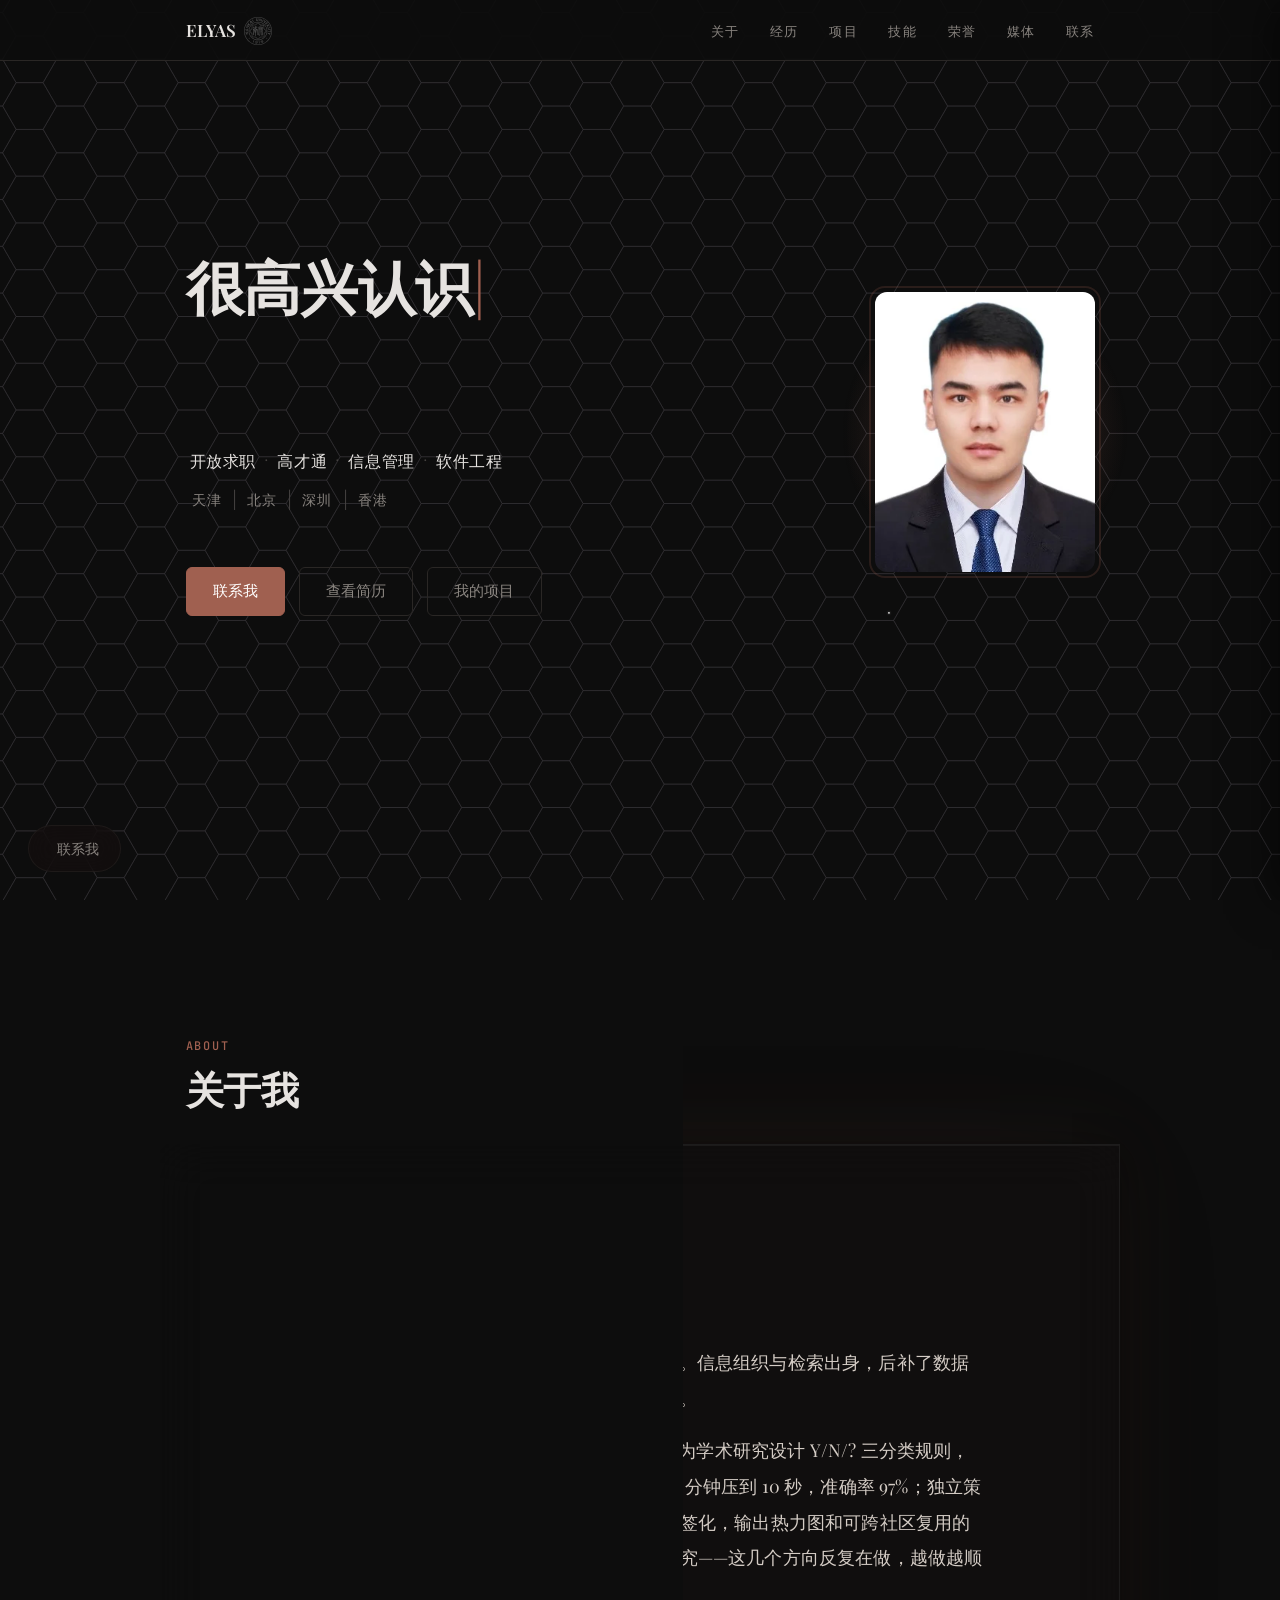
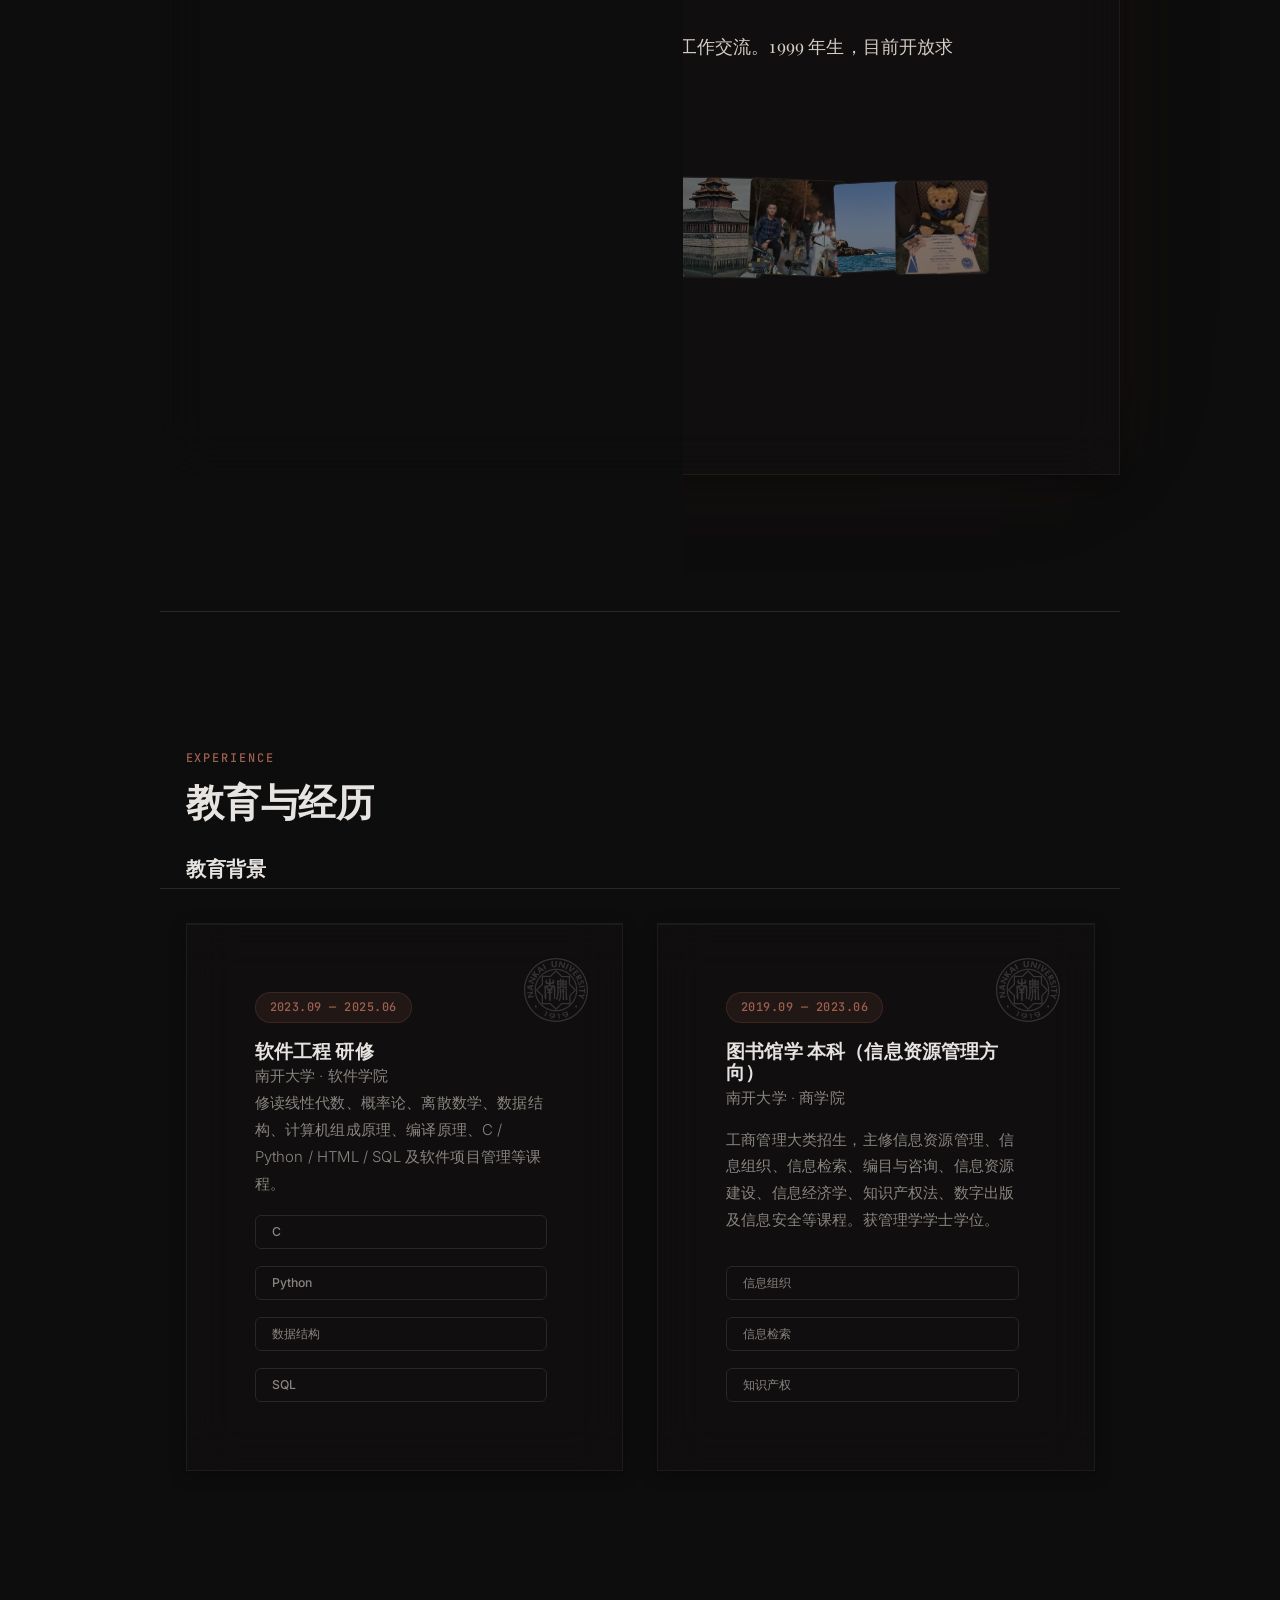
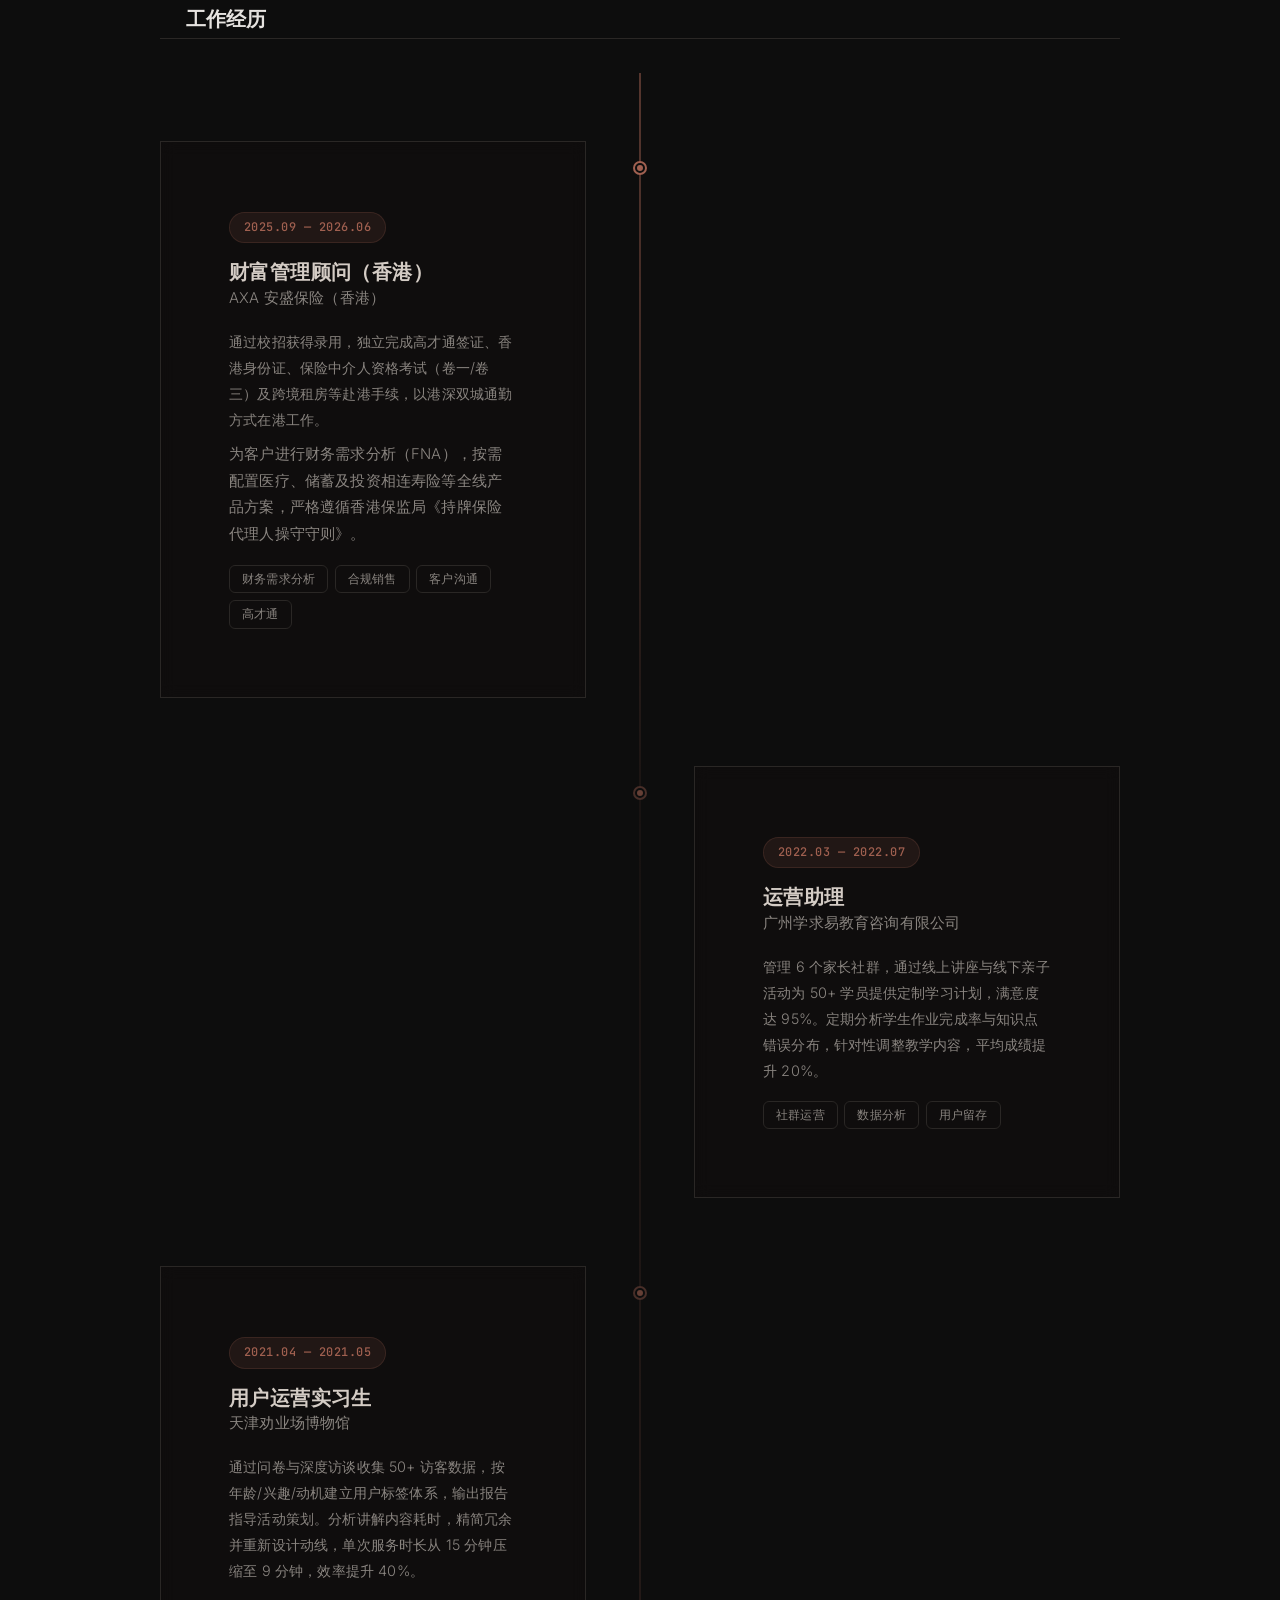
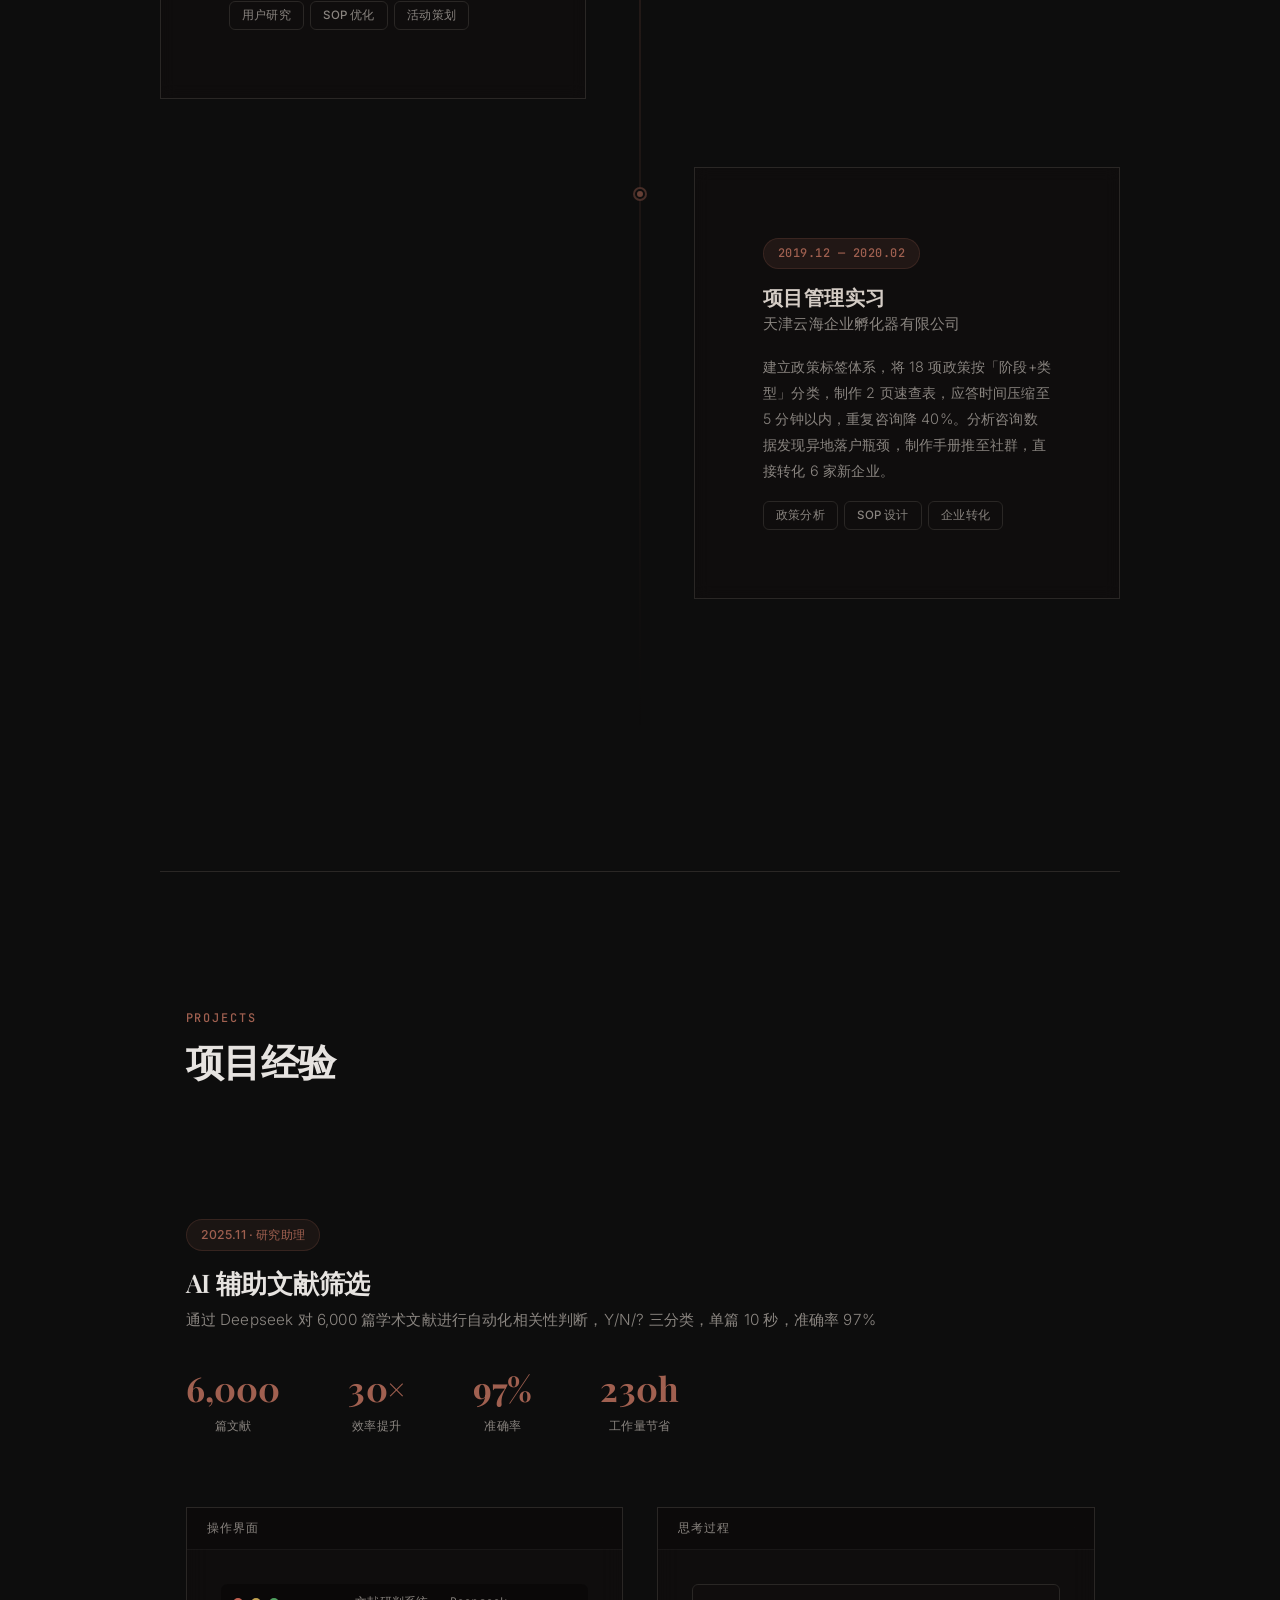
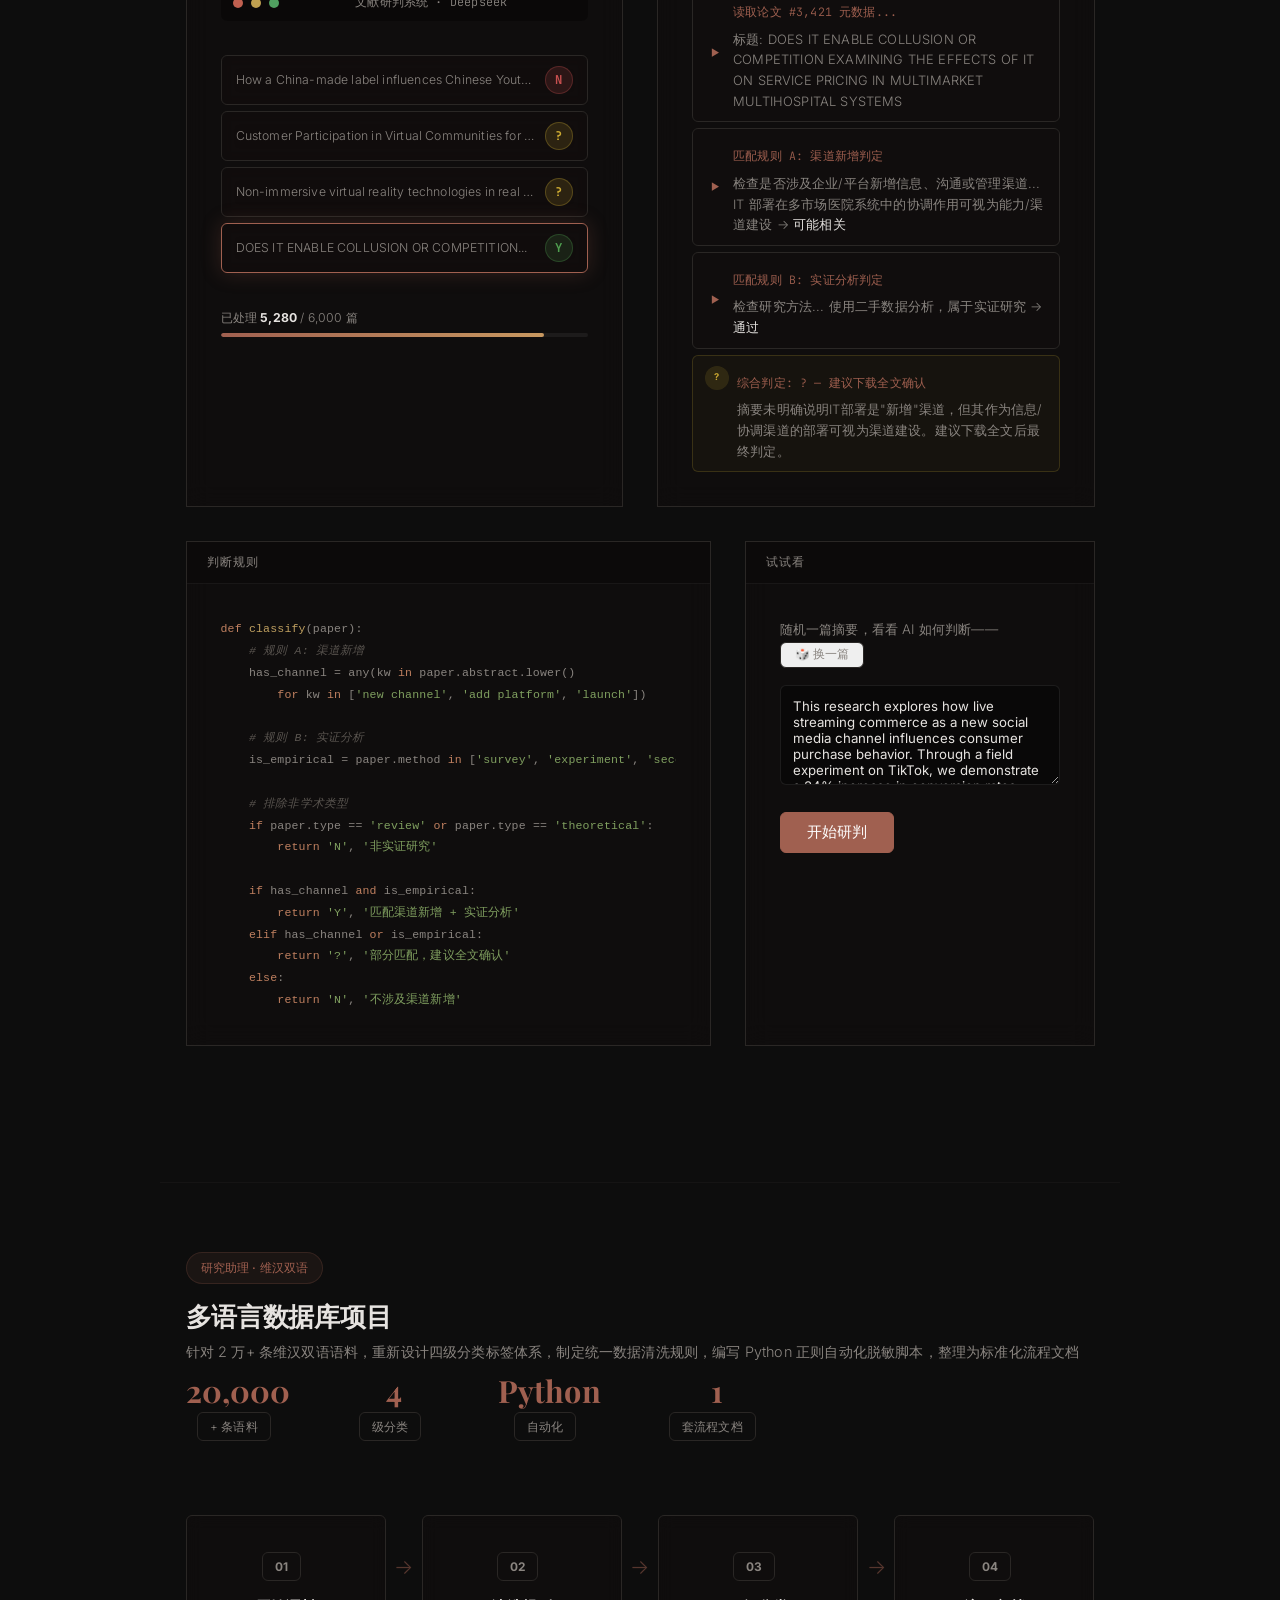
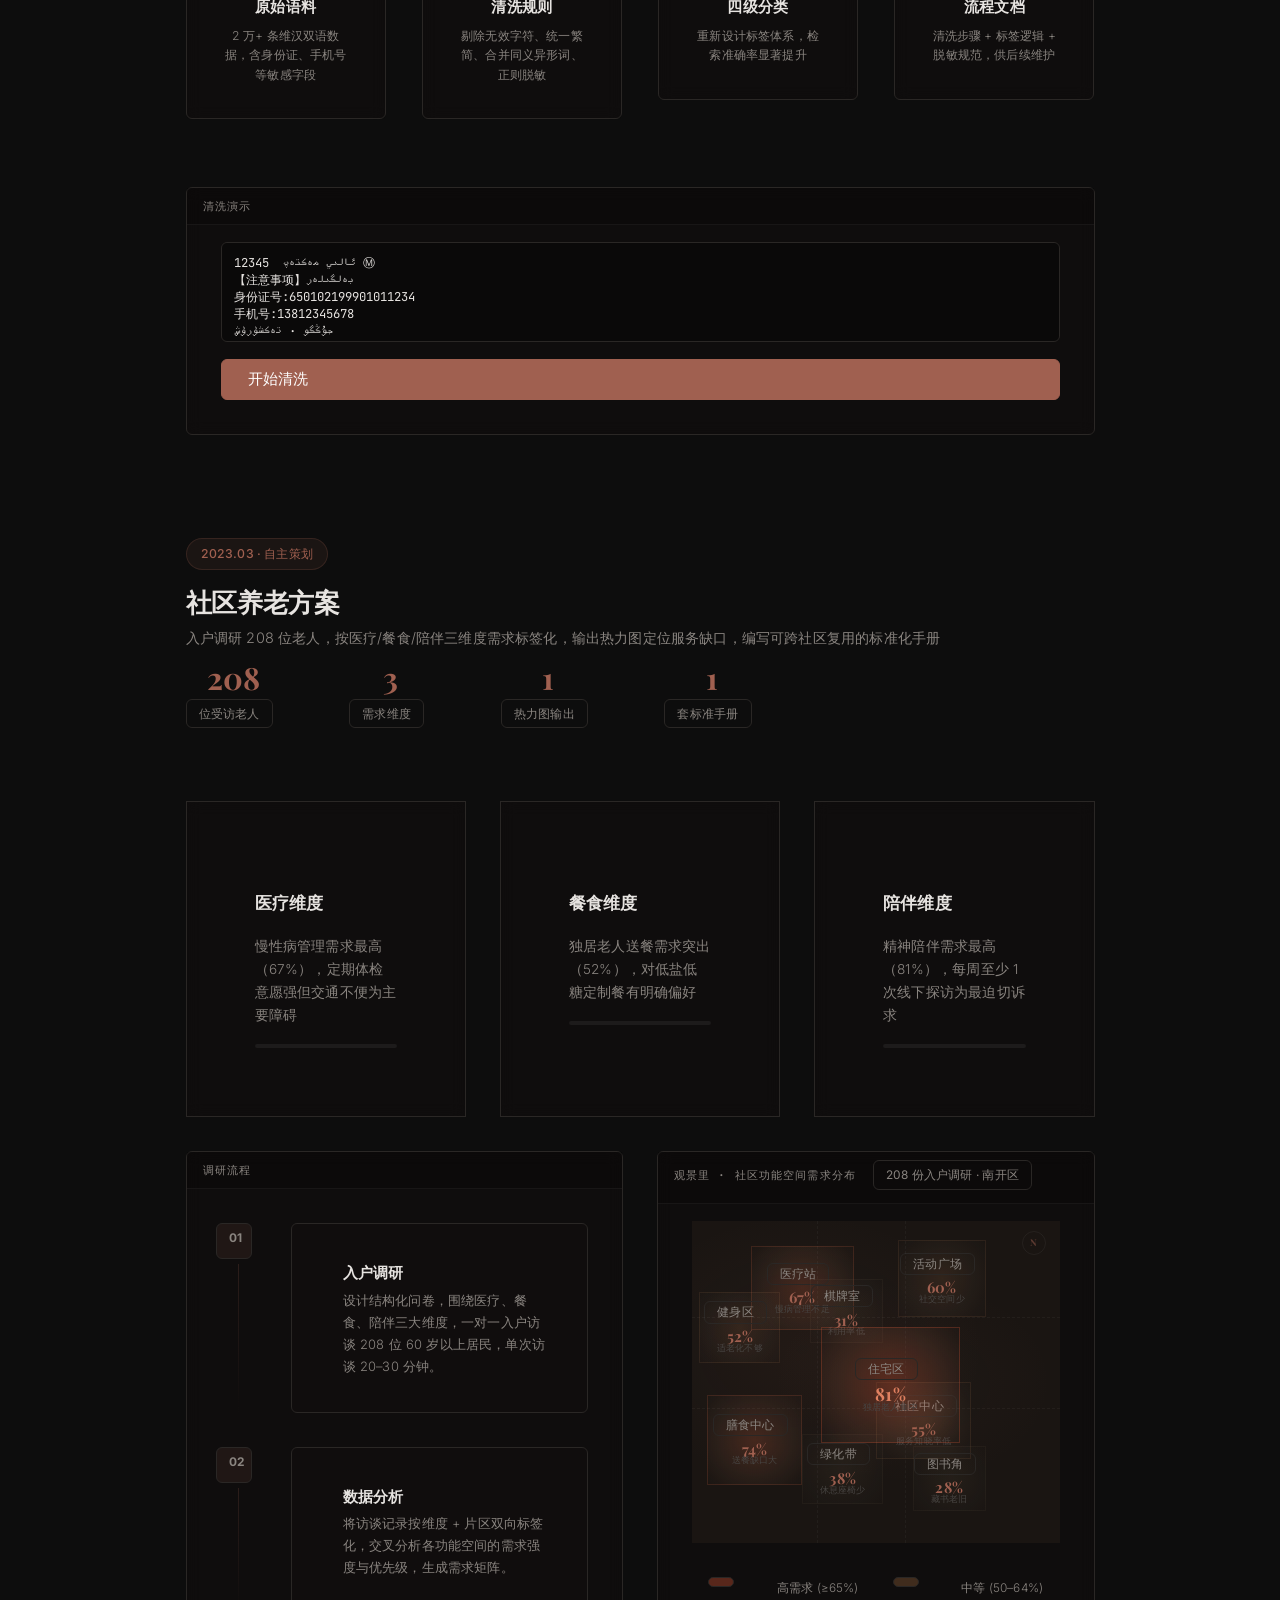
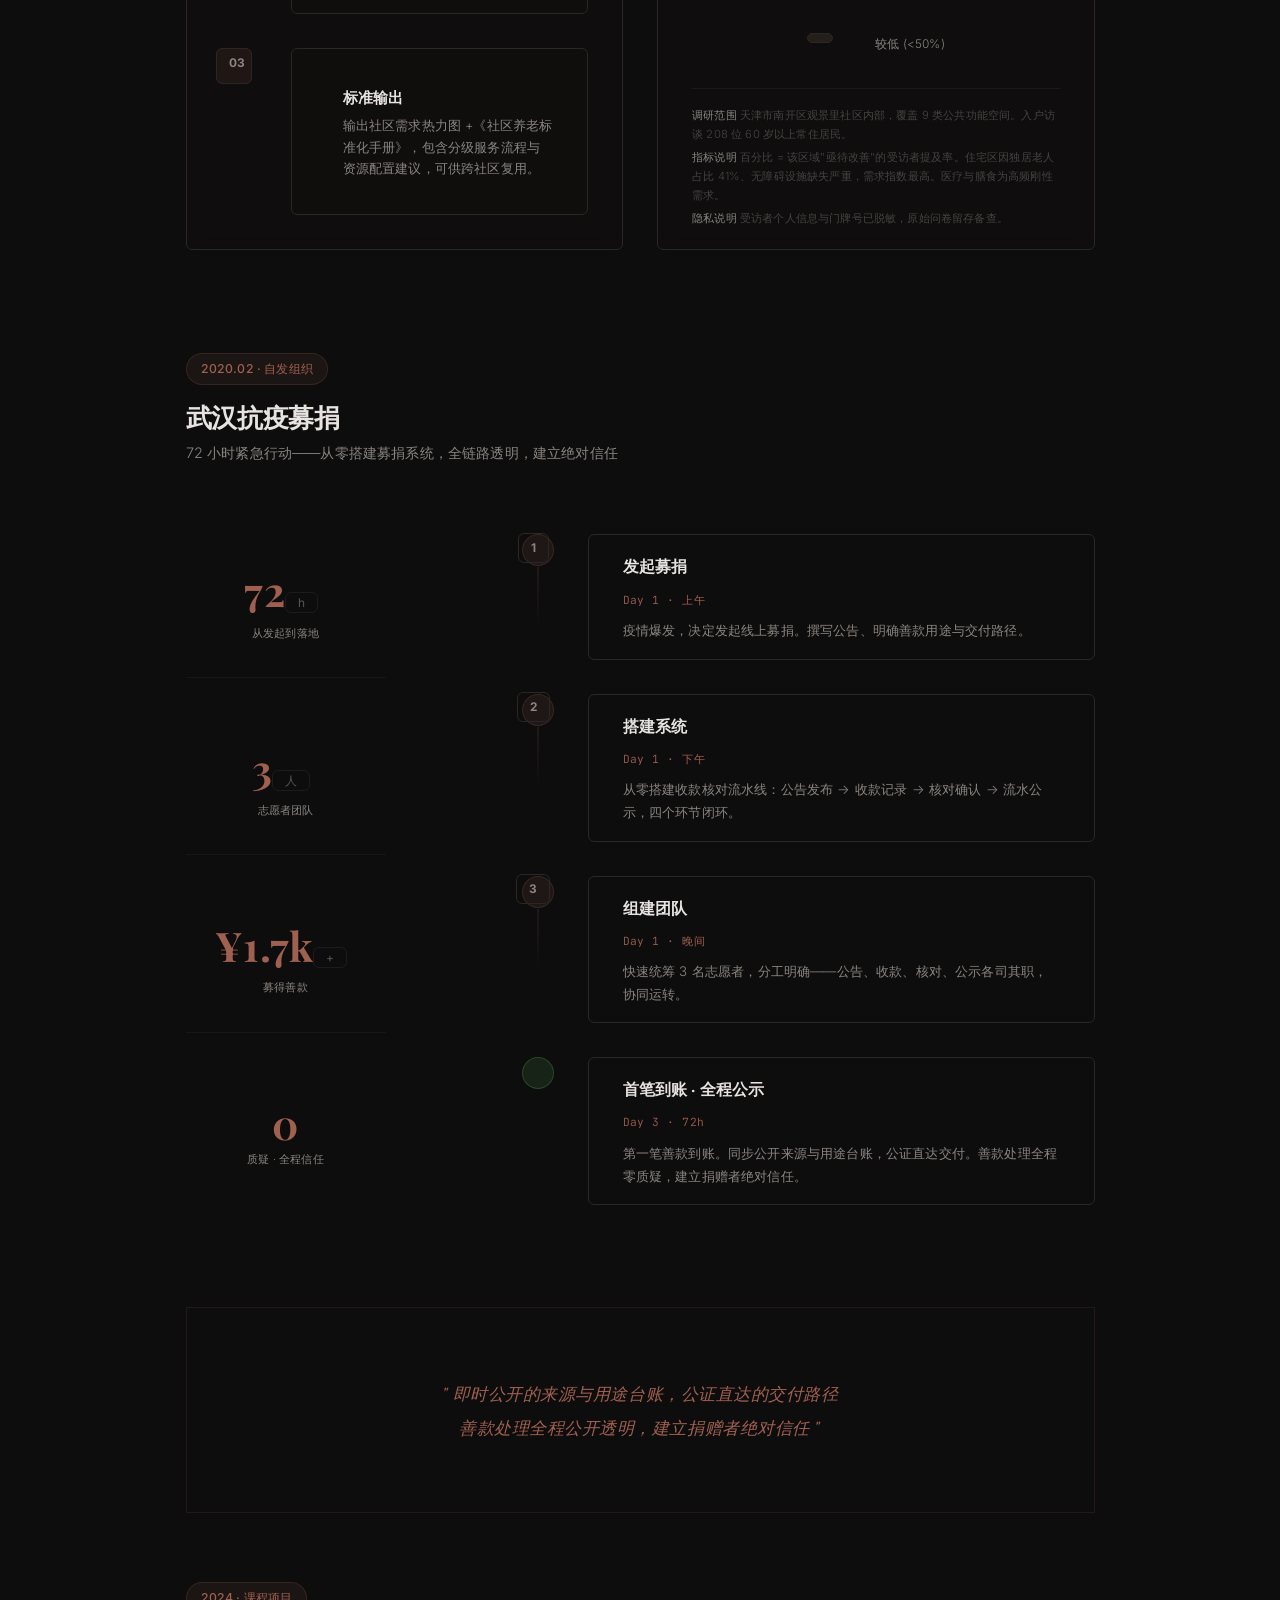
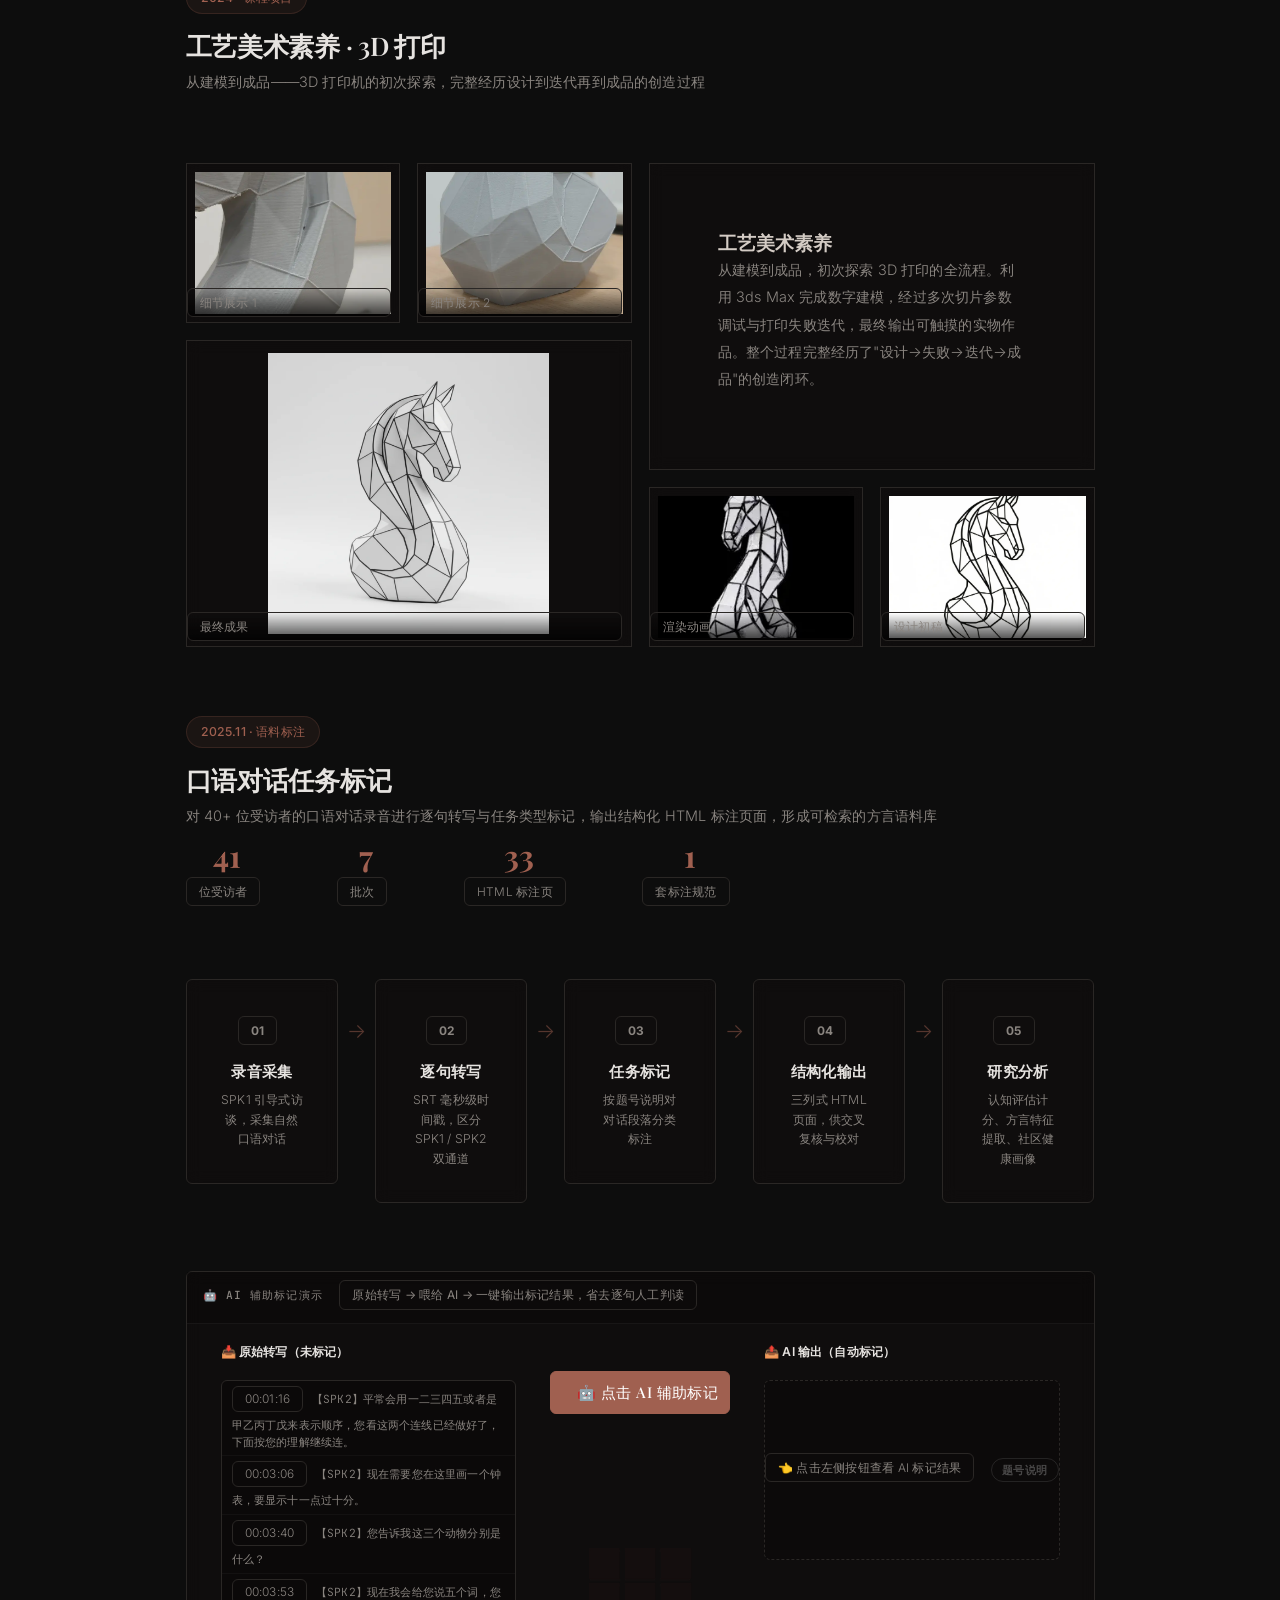
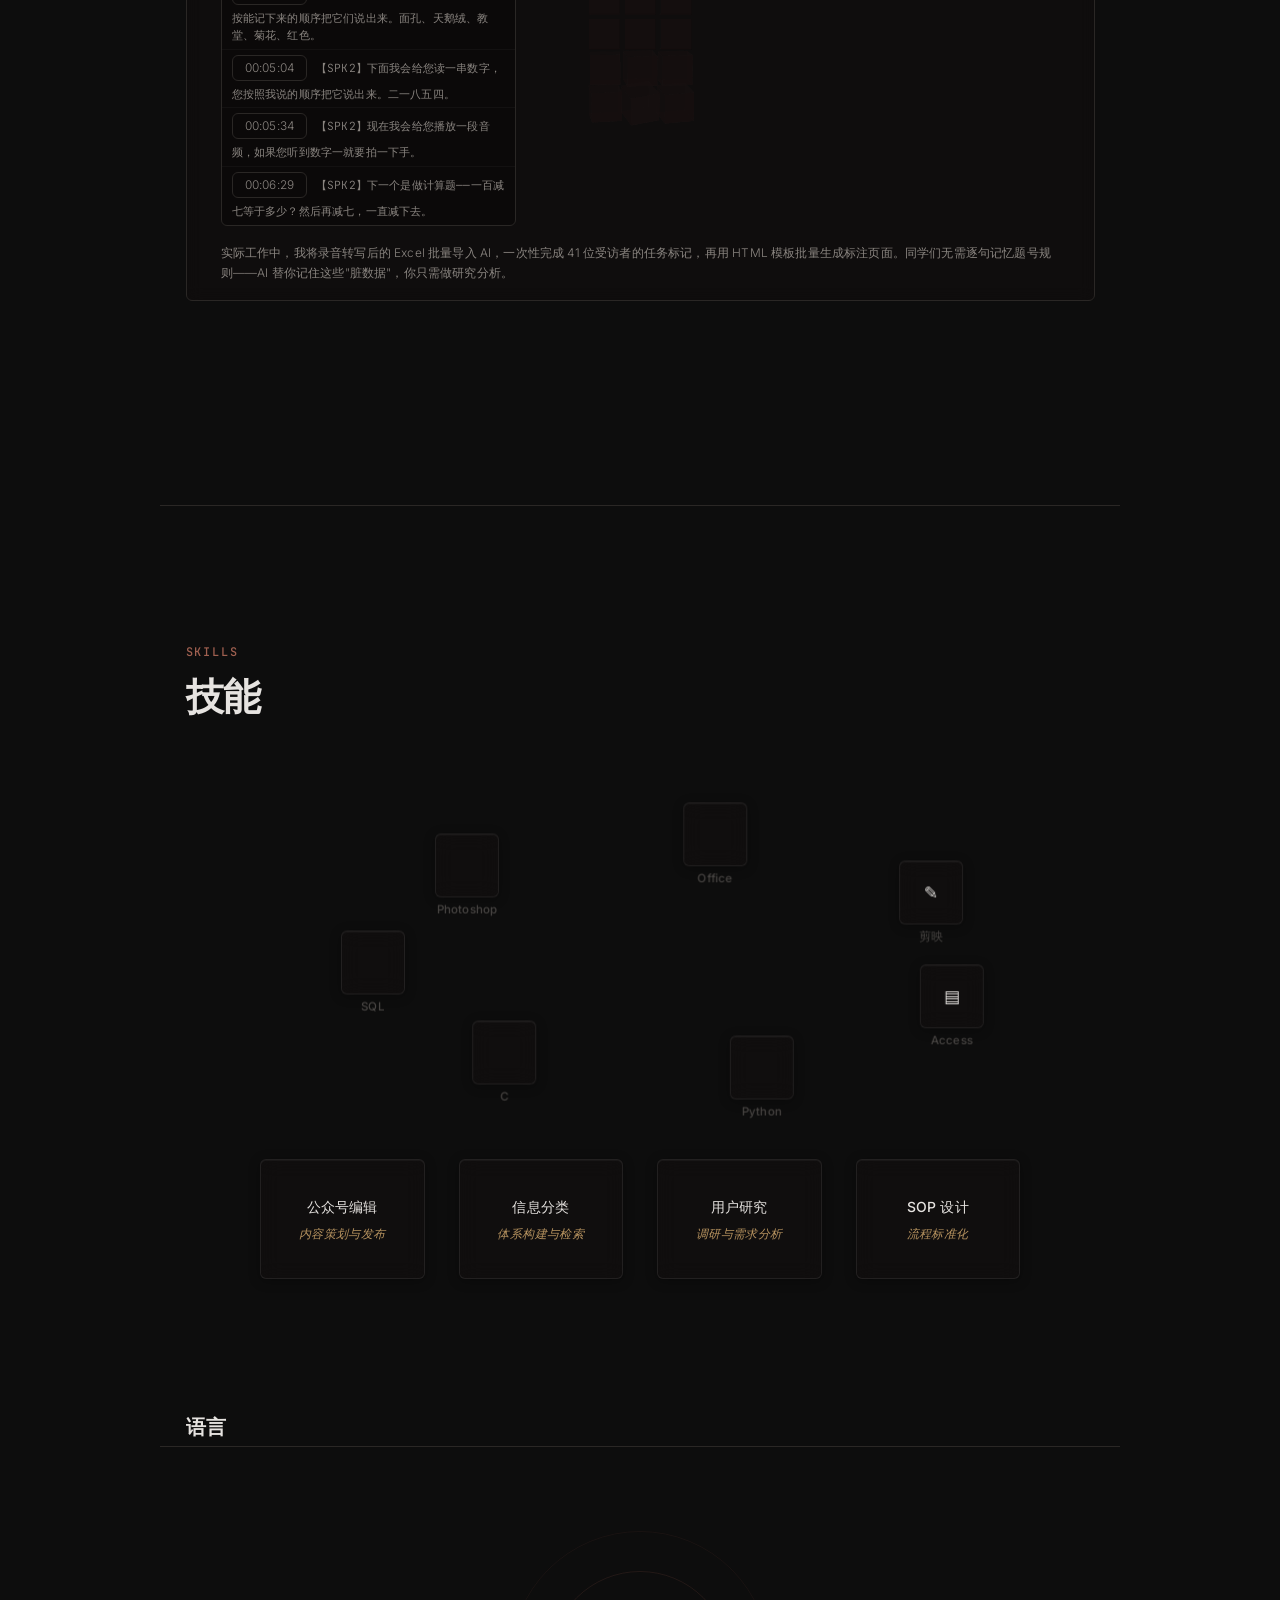
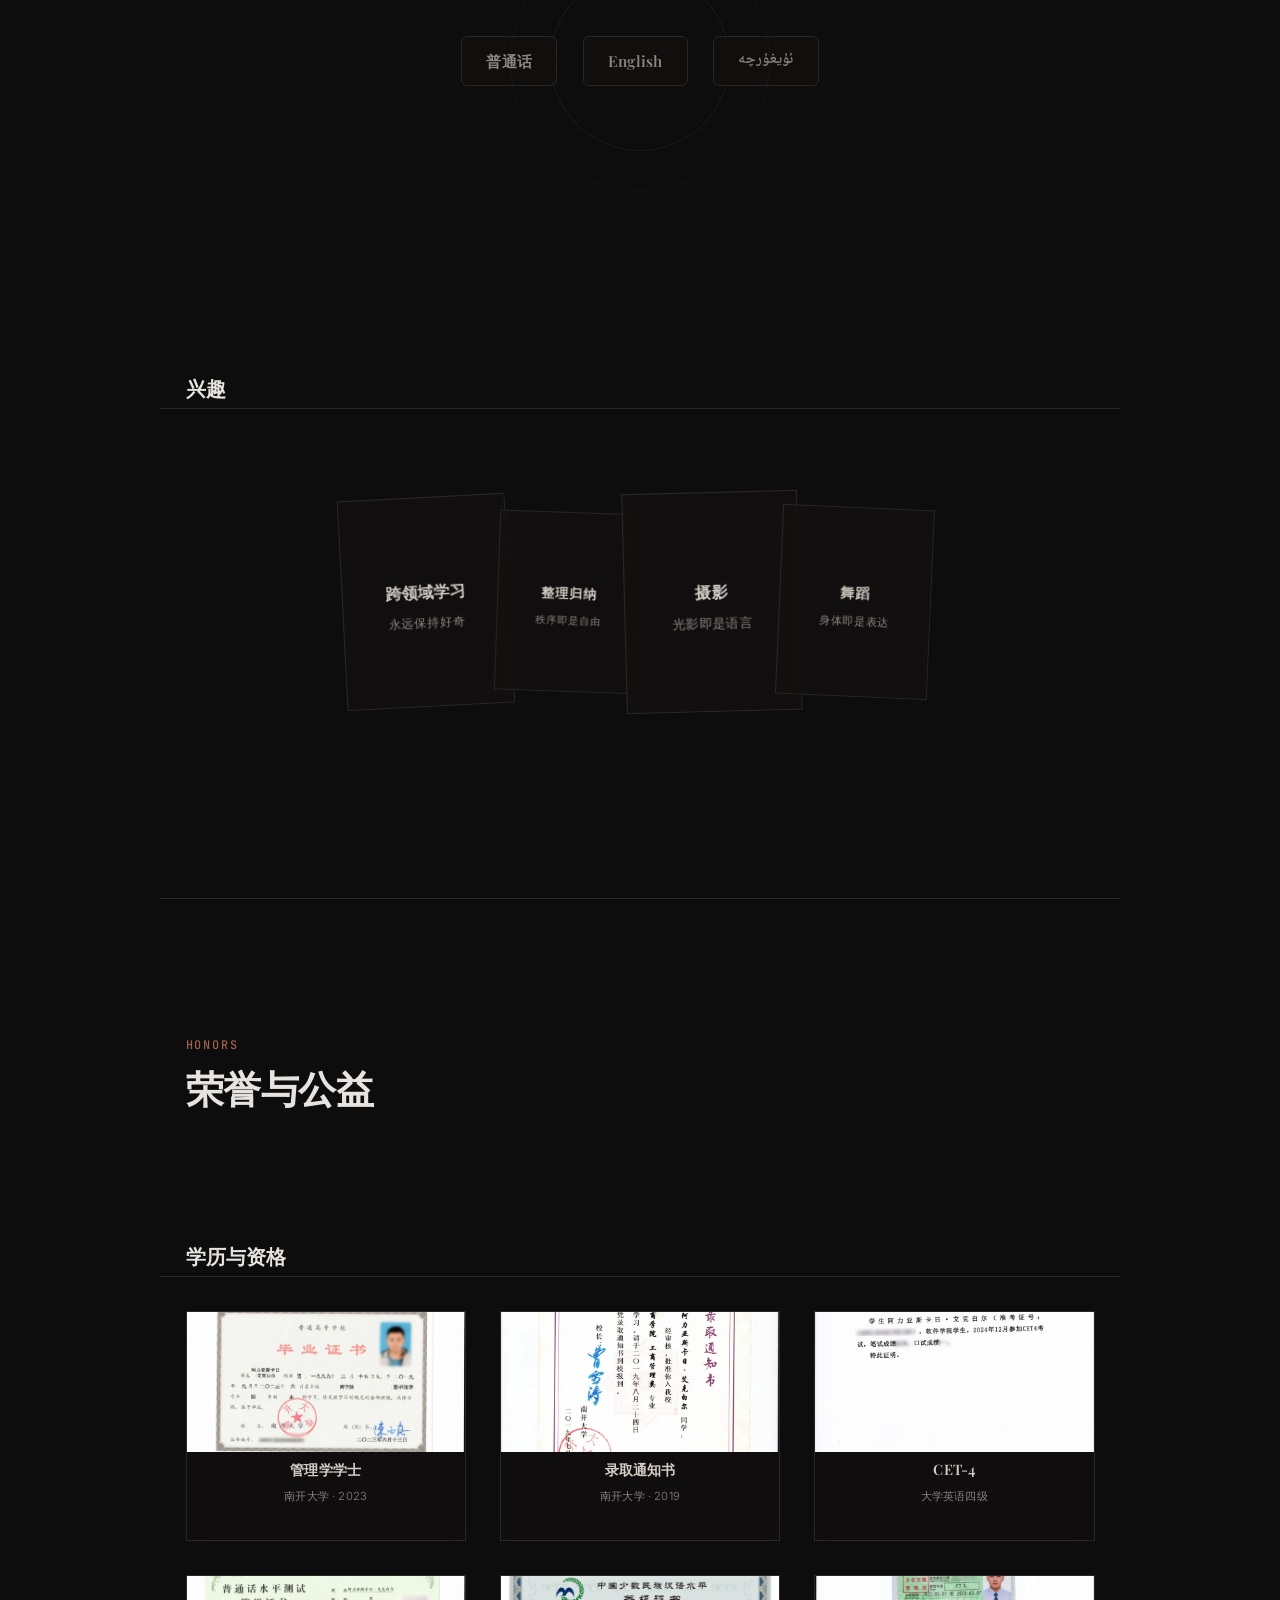
==== commit 229fdadf: "修复鼠标光标效果消失 — 给 GSAP/THREE 依赖脚本加 defer - target-cursor.js、click-spark.js、magic-rings-lang.js 依赖 GSAP/" ====
--- a/index.html
+++ b/index.html
@@ -1139,9 +1139,9 @@
 <script src="js/blur-text.js"></script>
 <script src="js/spotlight-card.js"></script>
 <script src="js/orbit-skills.js"></script>
-<script src="js/click-spark.js"></script>
+<script defer src="js/click-spark.js"></script>
 <script src="js/voiceprint.js"></script>
-<script src="js/magic-rings-lang.js"></script>
+<script defer src="js/magic-rings-lang.js"></script>
 <script src="js/ai-showcase.js"></script>
 <script src="js/exp-reveal.js"></script>
 <script src="js/private-cert.js"></script>
@@ -1149,7 +1149,7 @@
 
 <script src="js/text-type.js"></script>
 <script src="js/signature.js"></script>
-<script src="js/target-cursor.js"></script>
+<script defer src="js/target-cursor.js"></script>
 <script>
 /* Hero 打字机 — 多句循环 */
 document.addEventListener('DOMContentLoaded', function () {
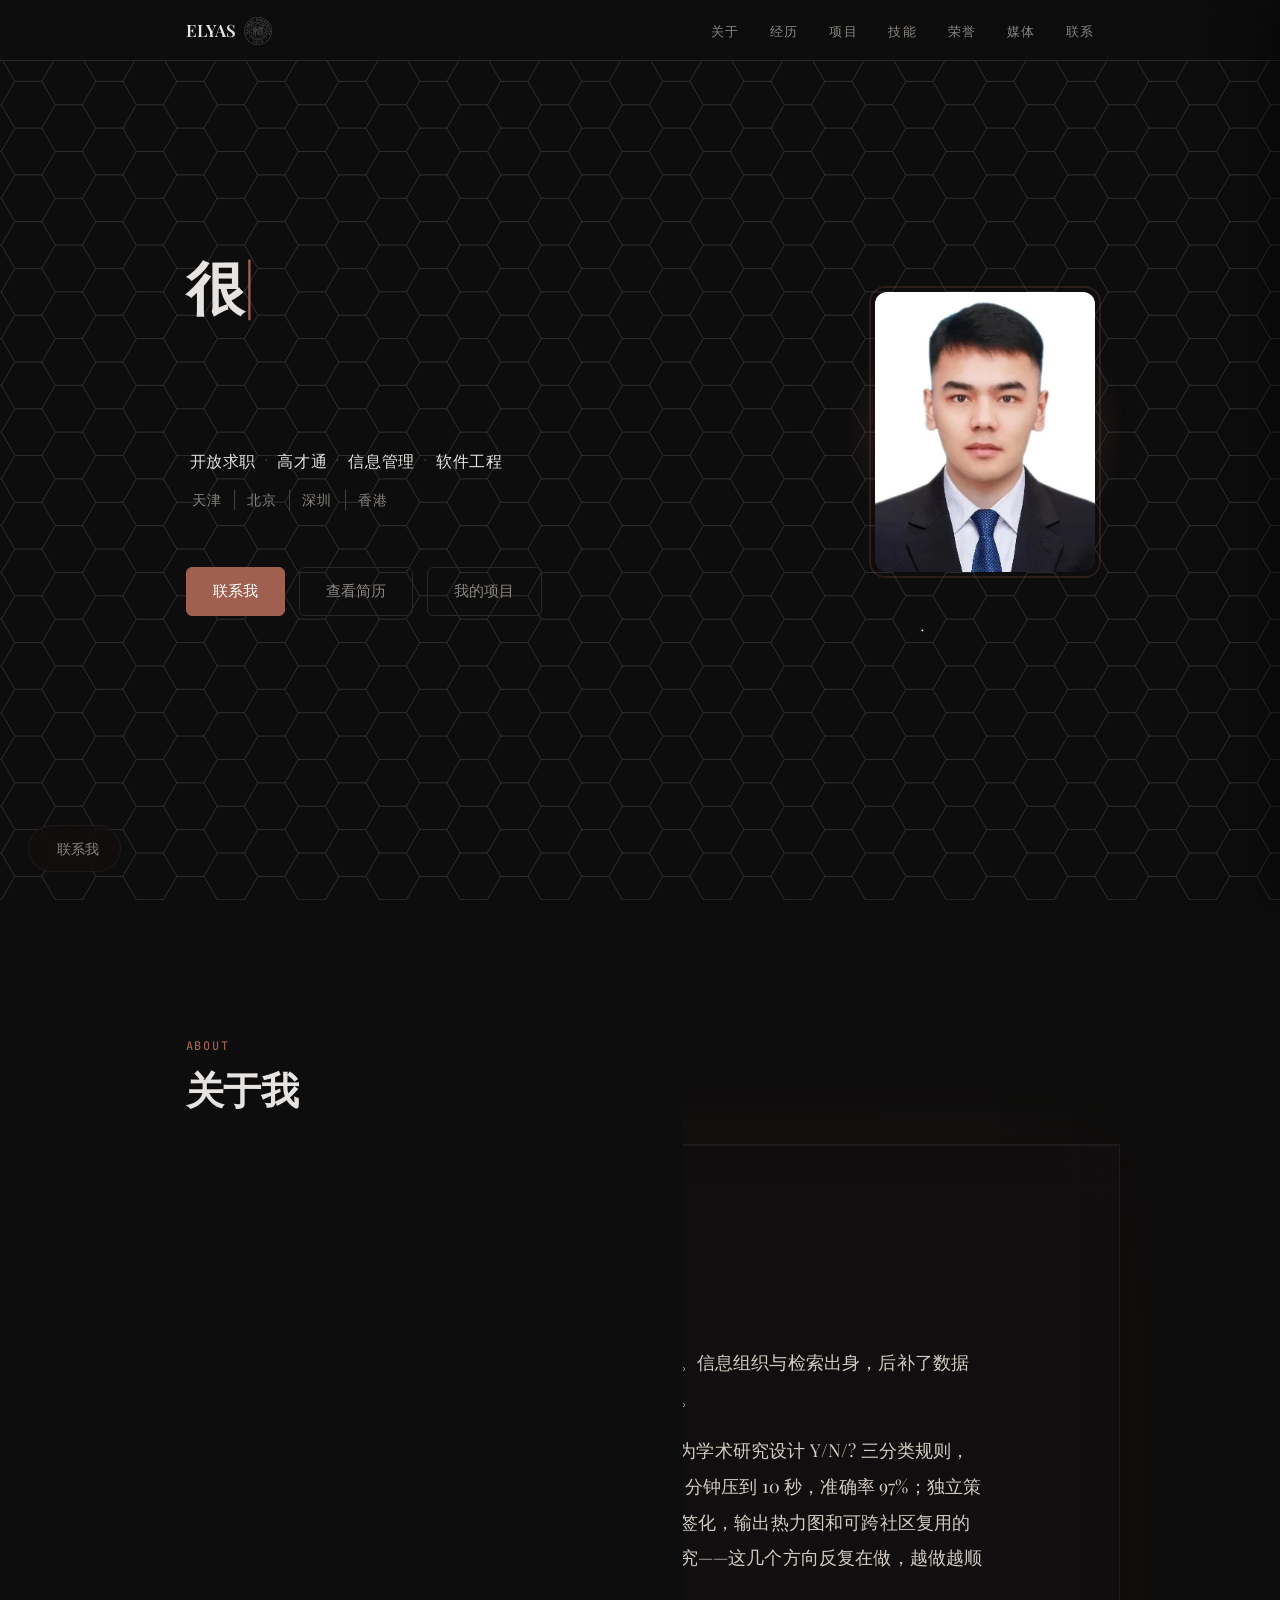
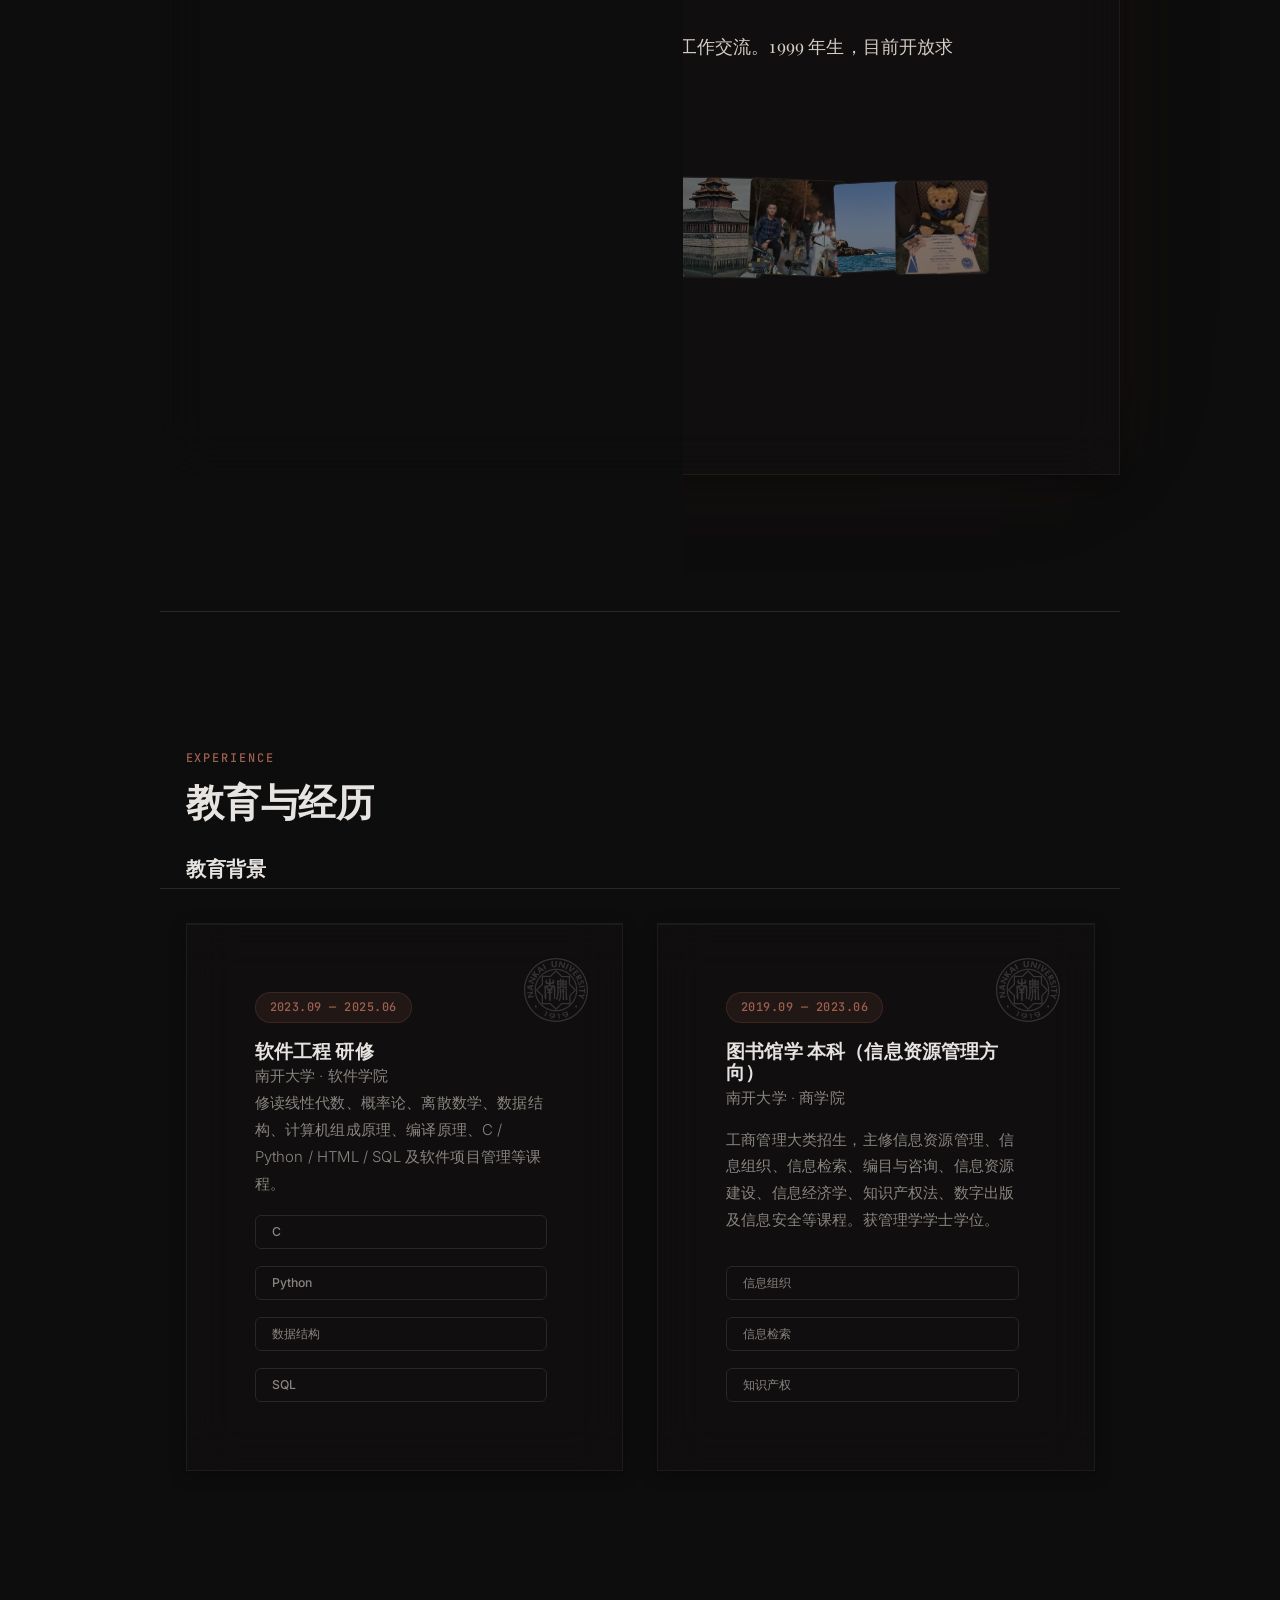
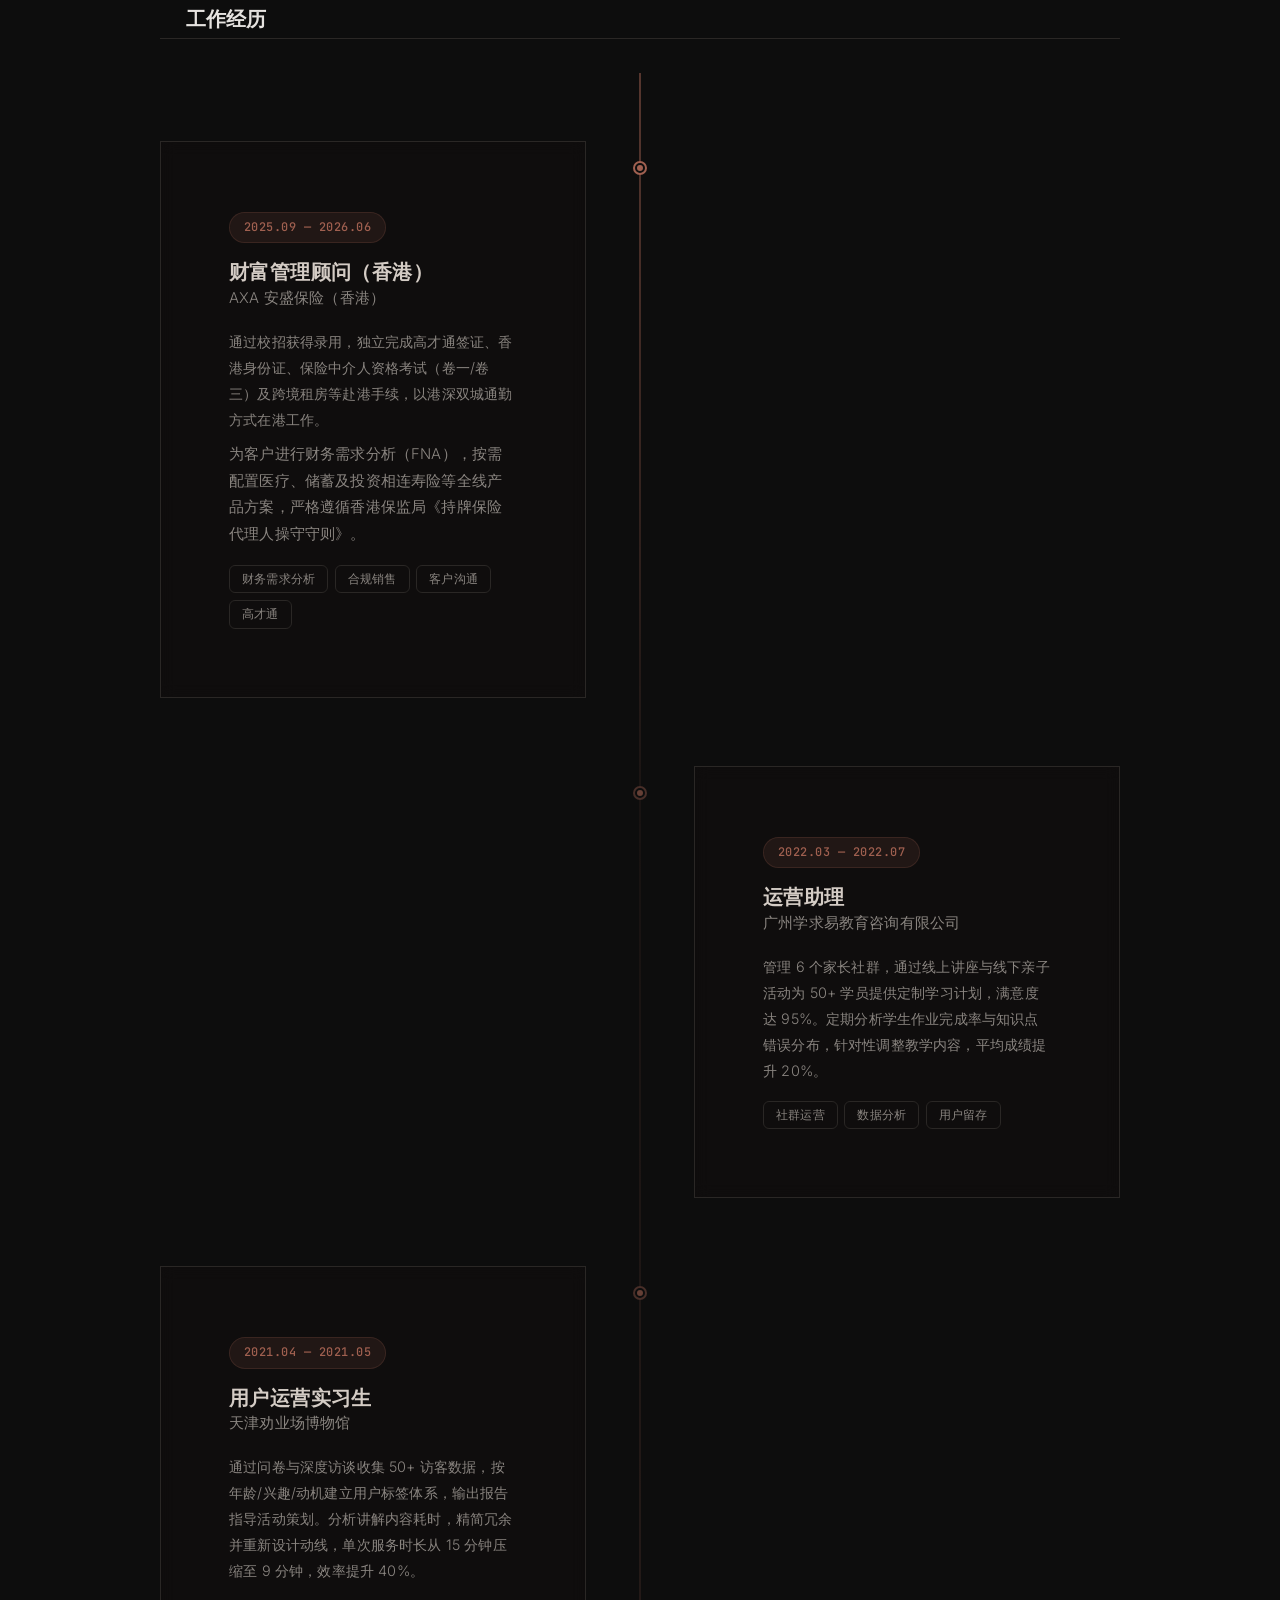
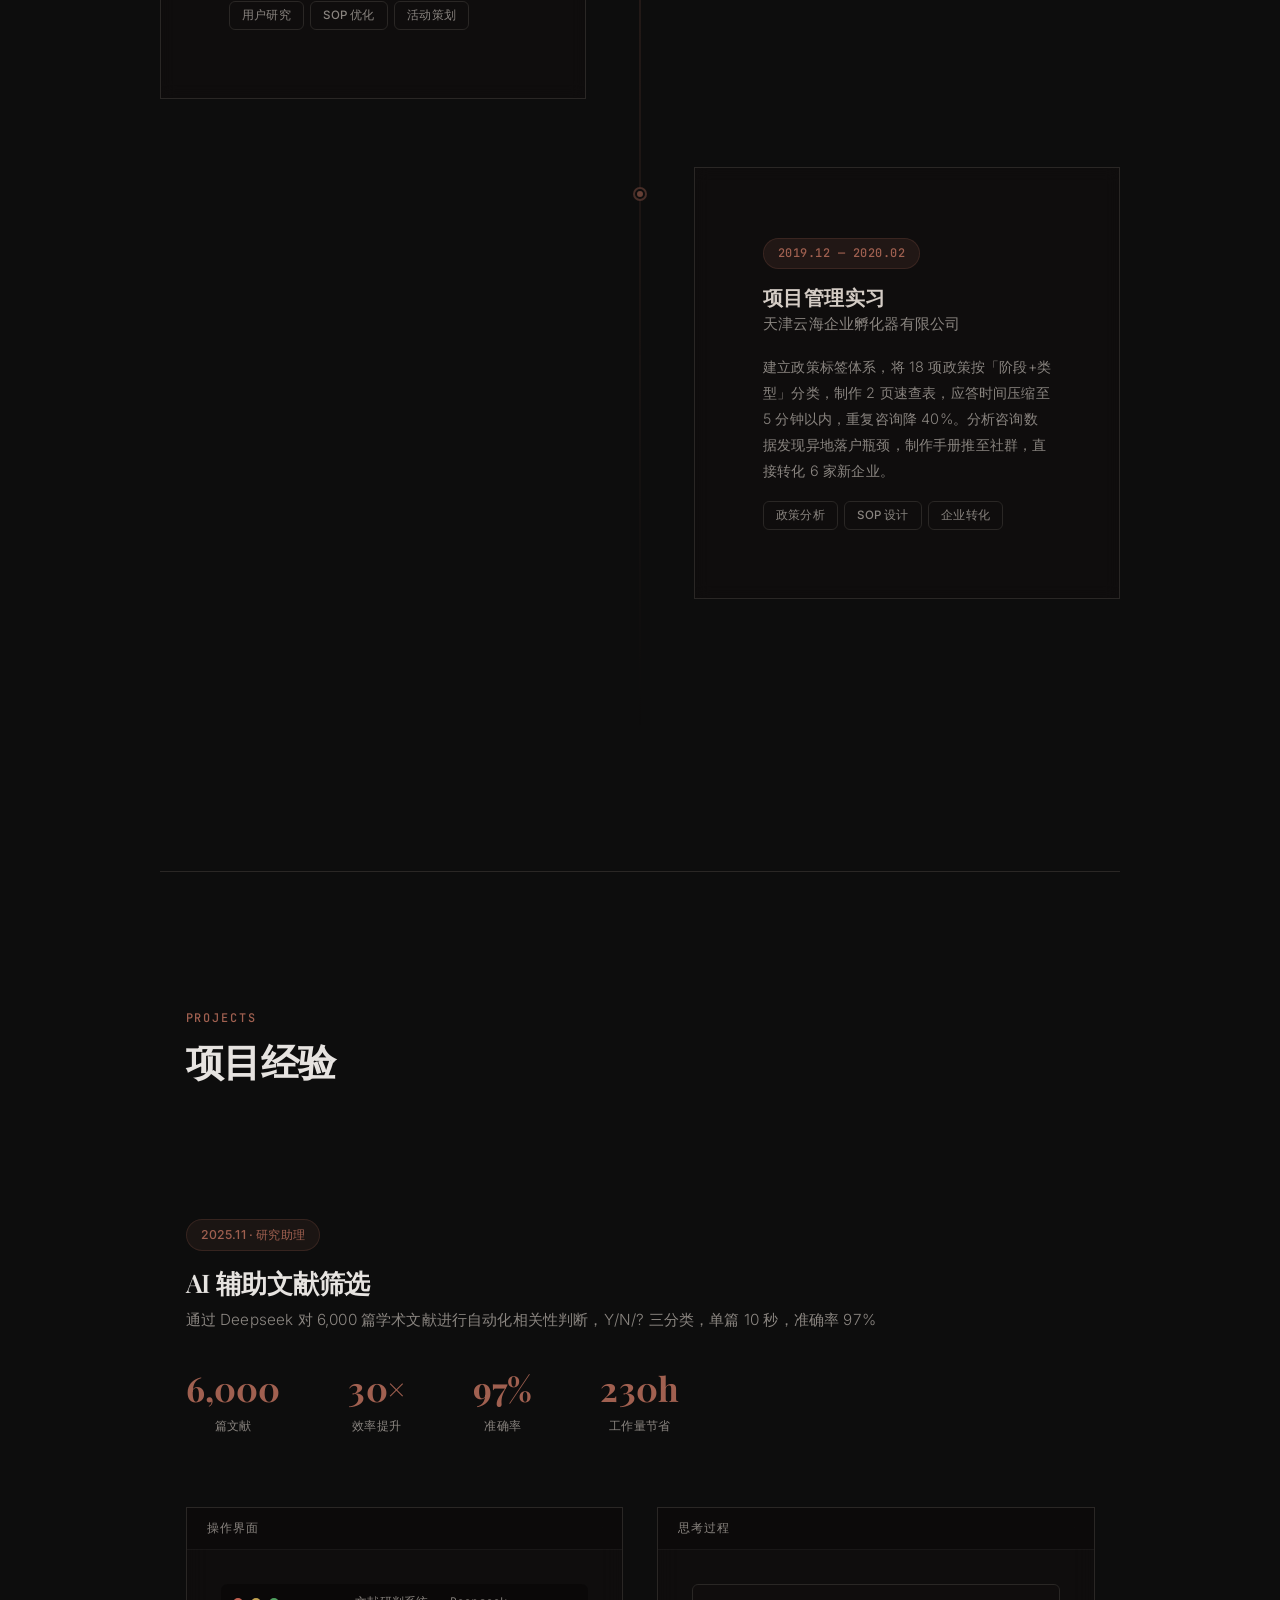
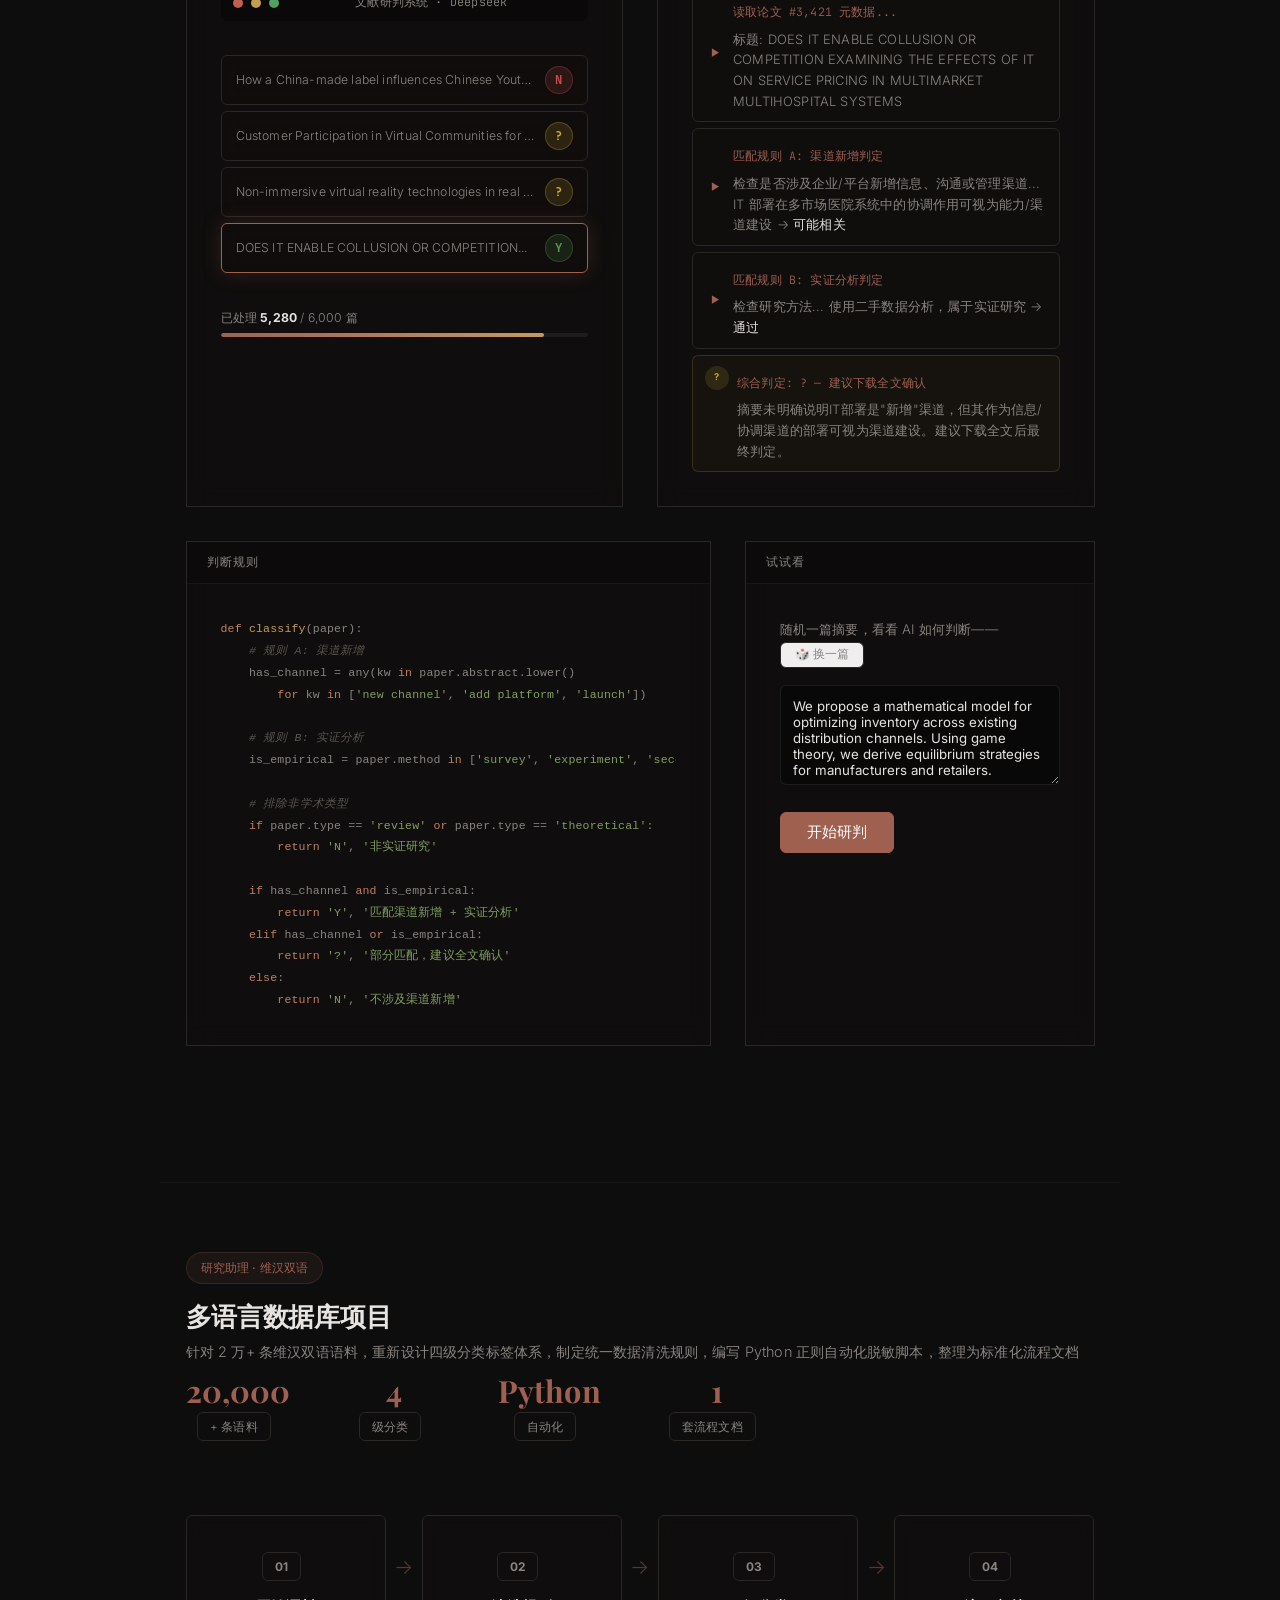
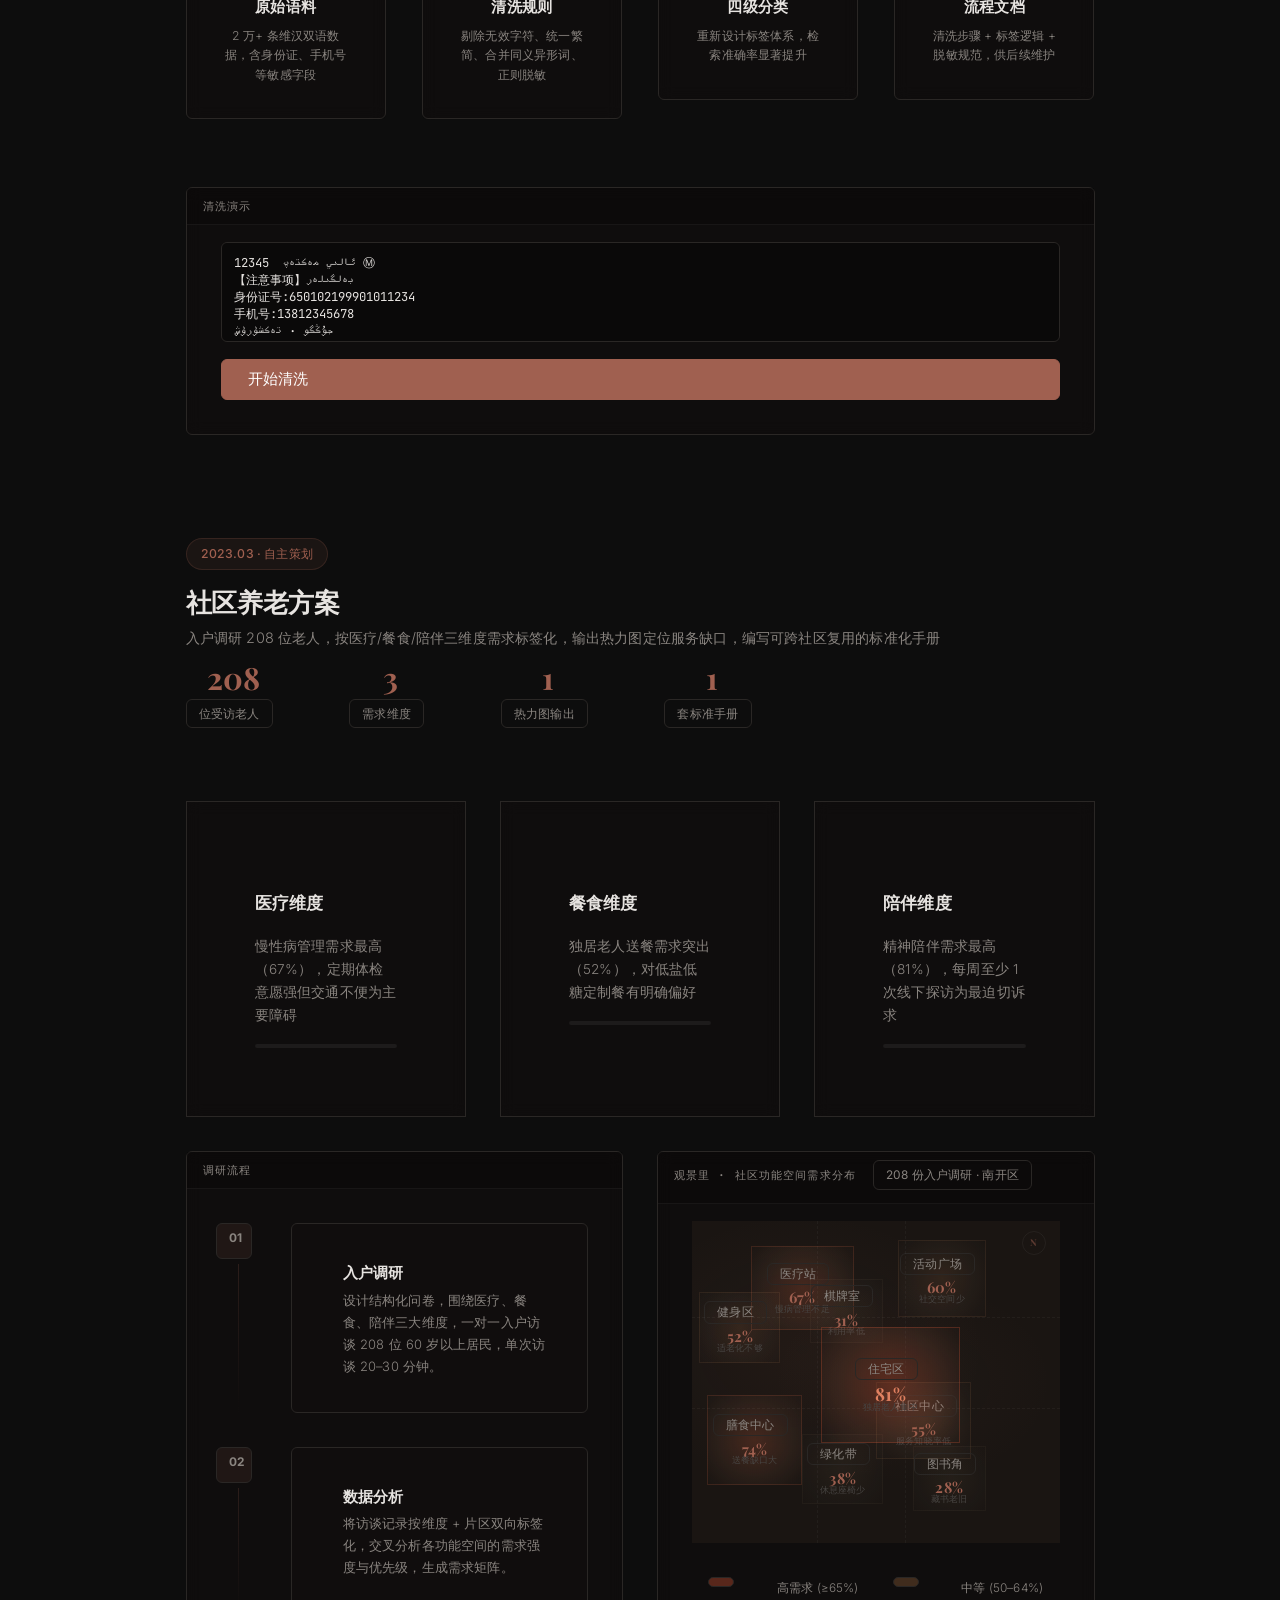
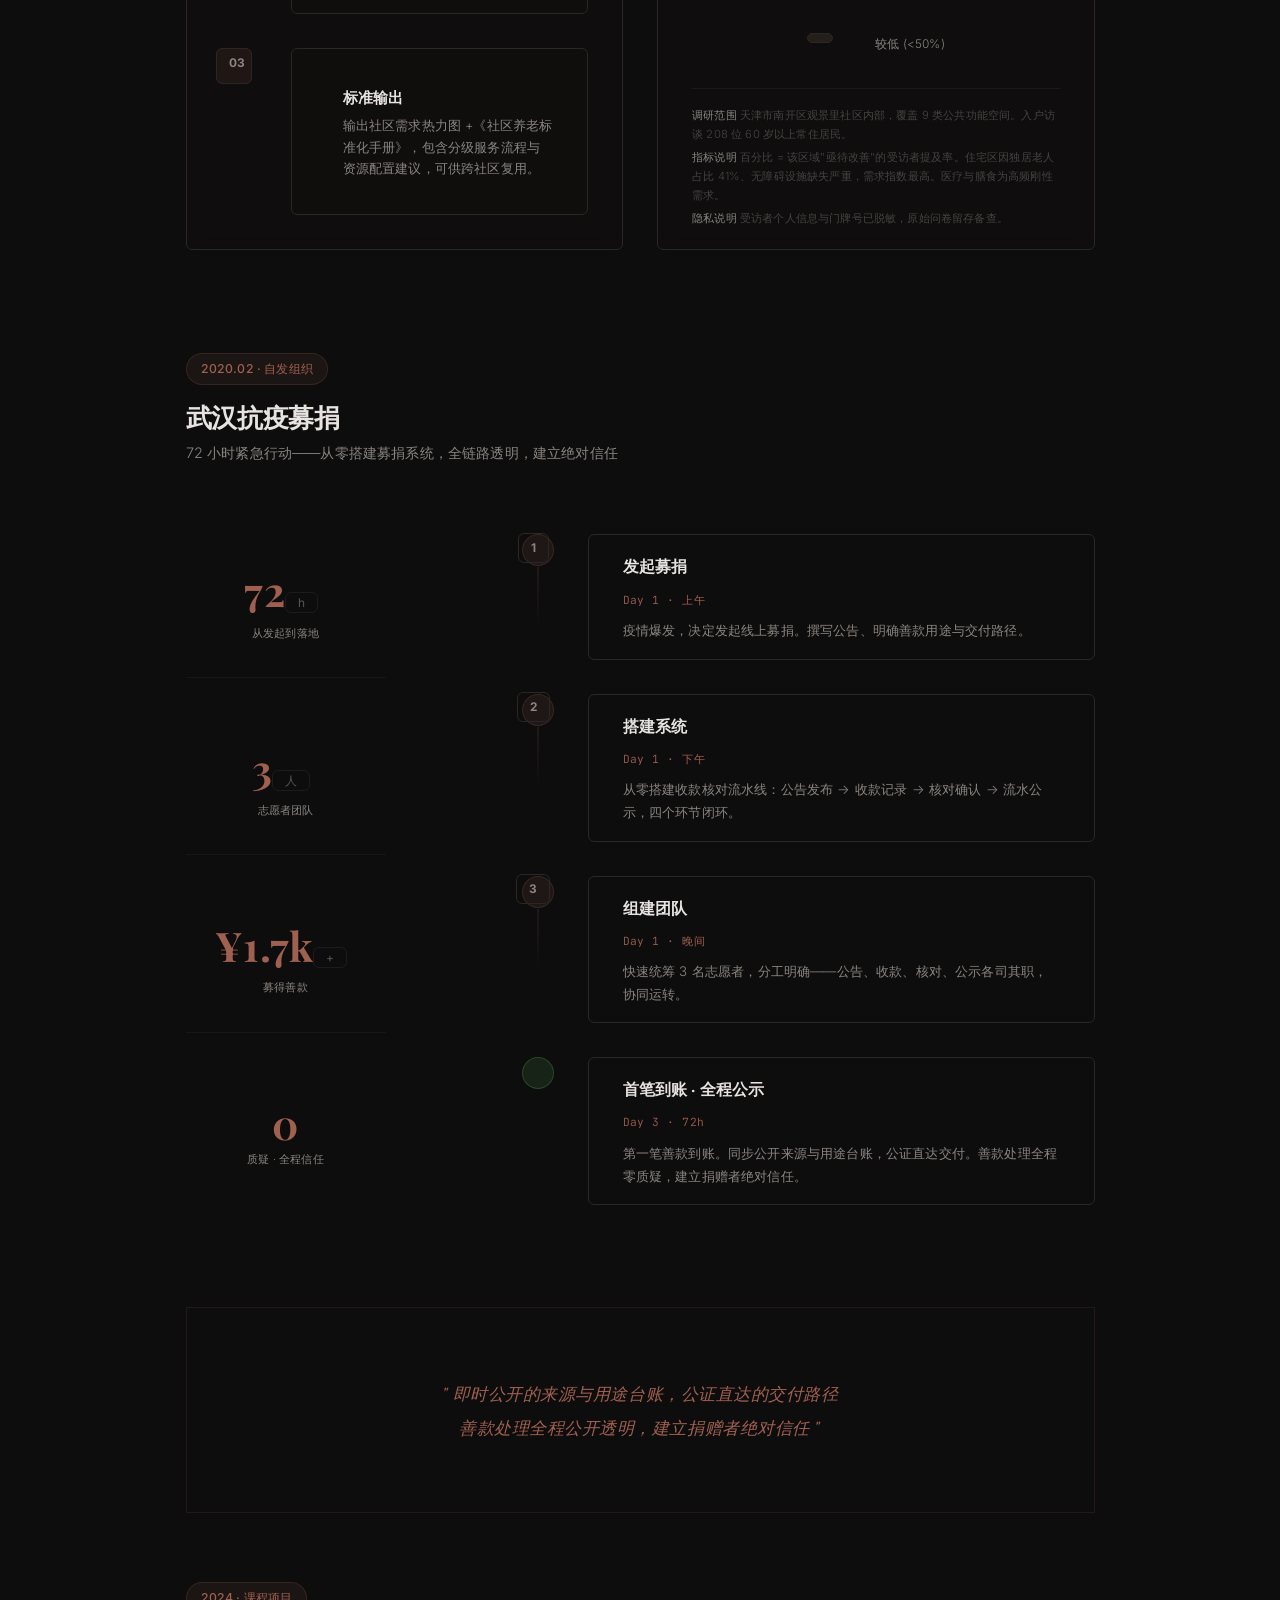
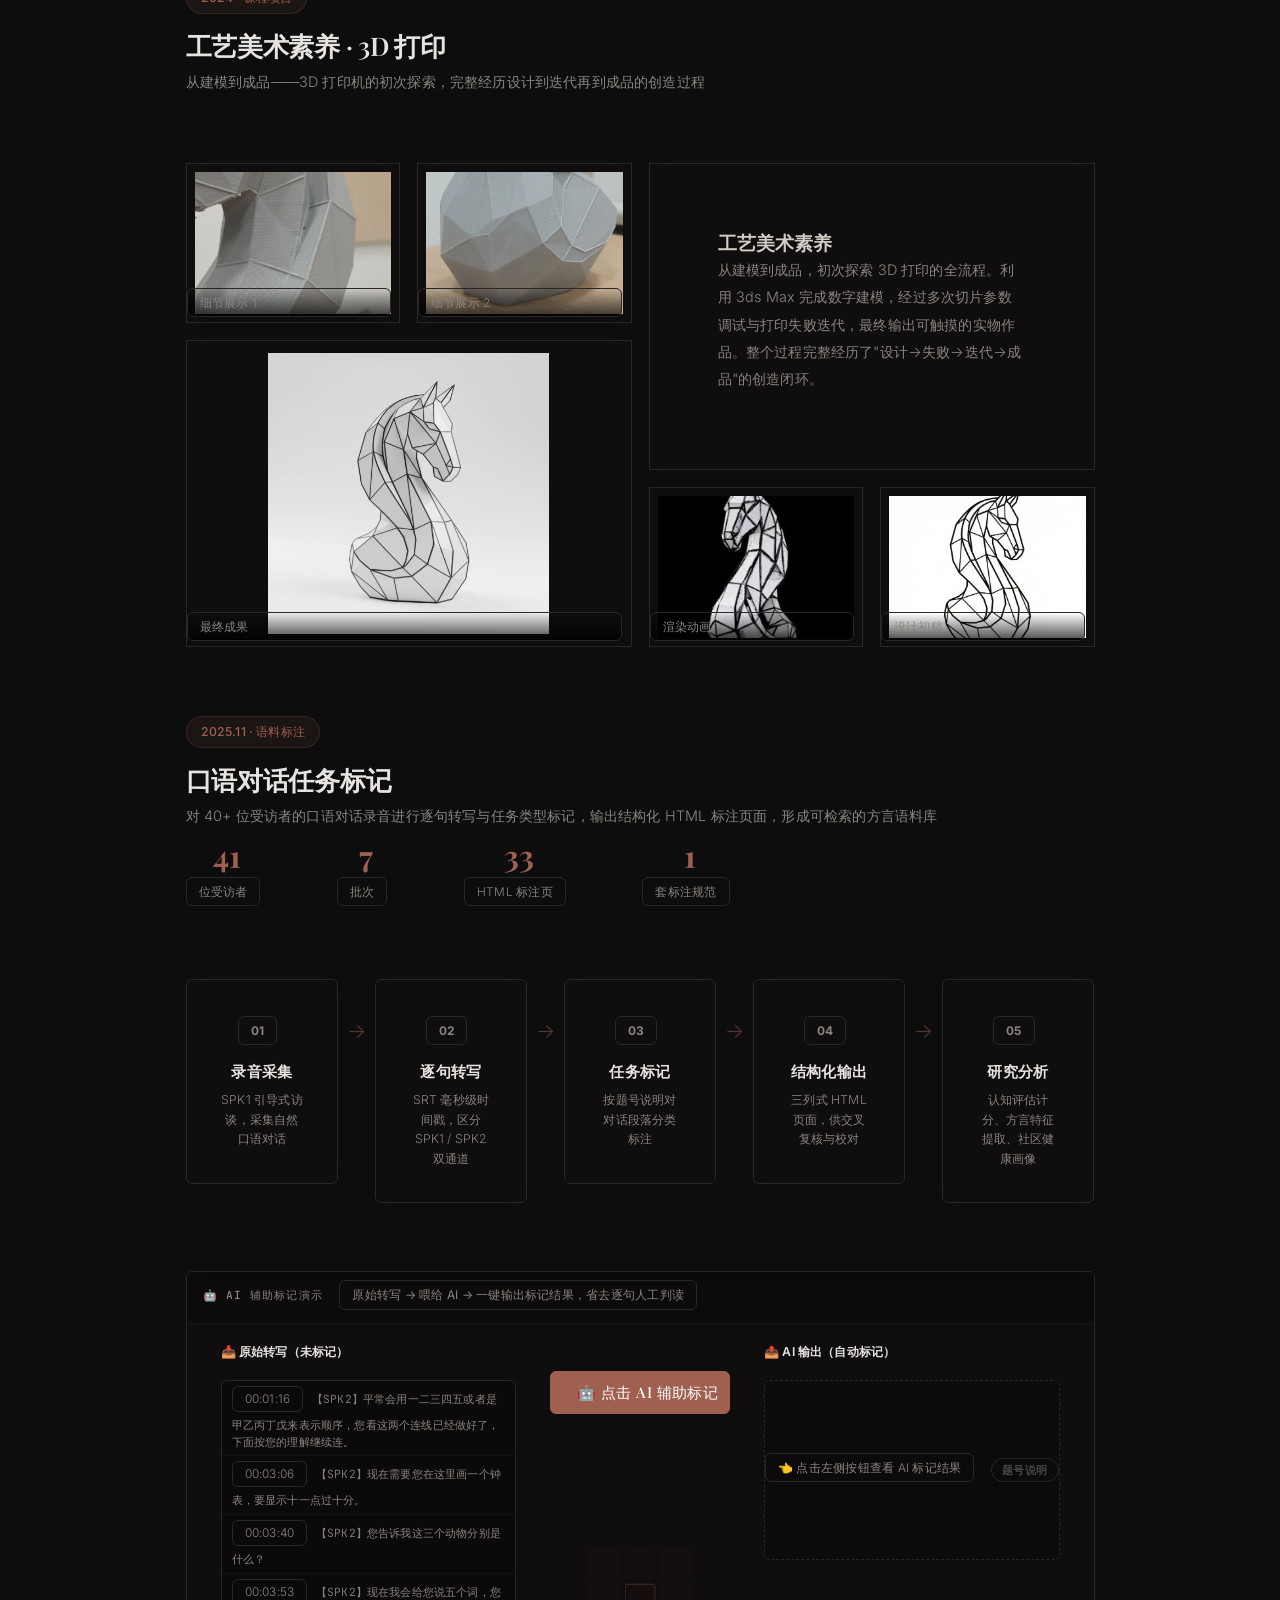
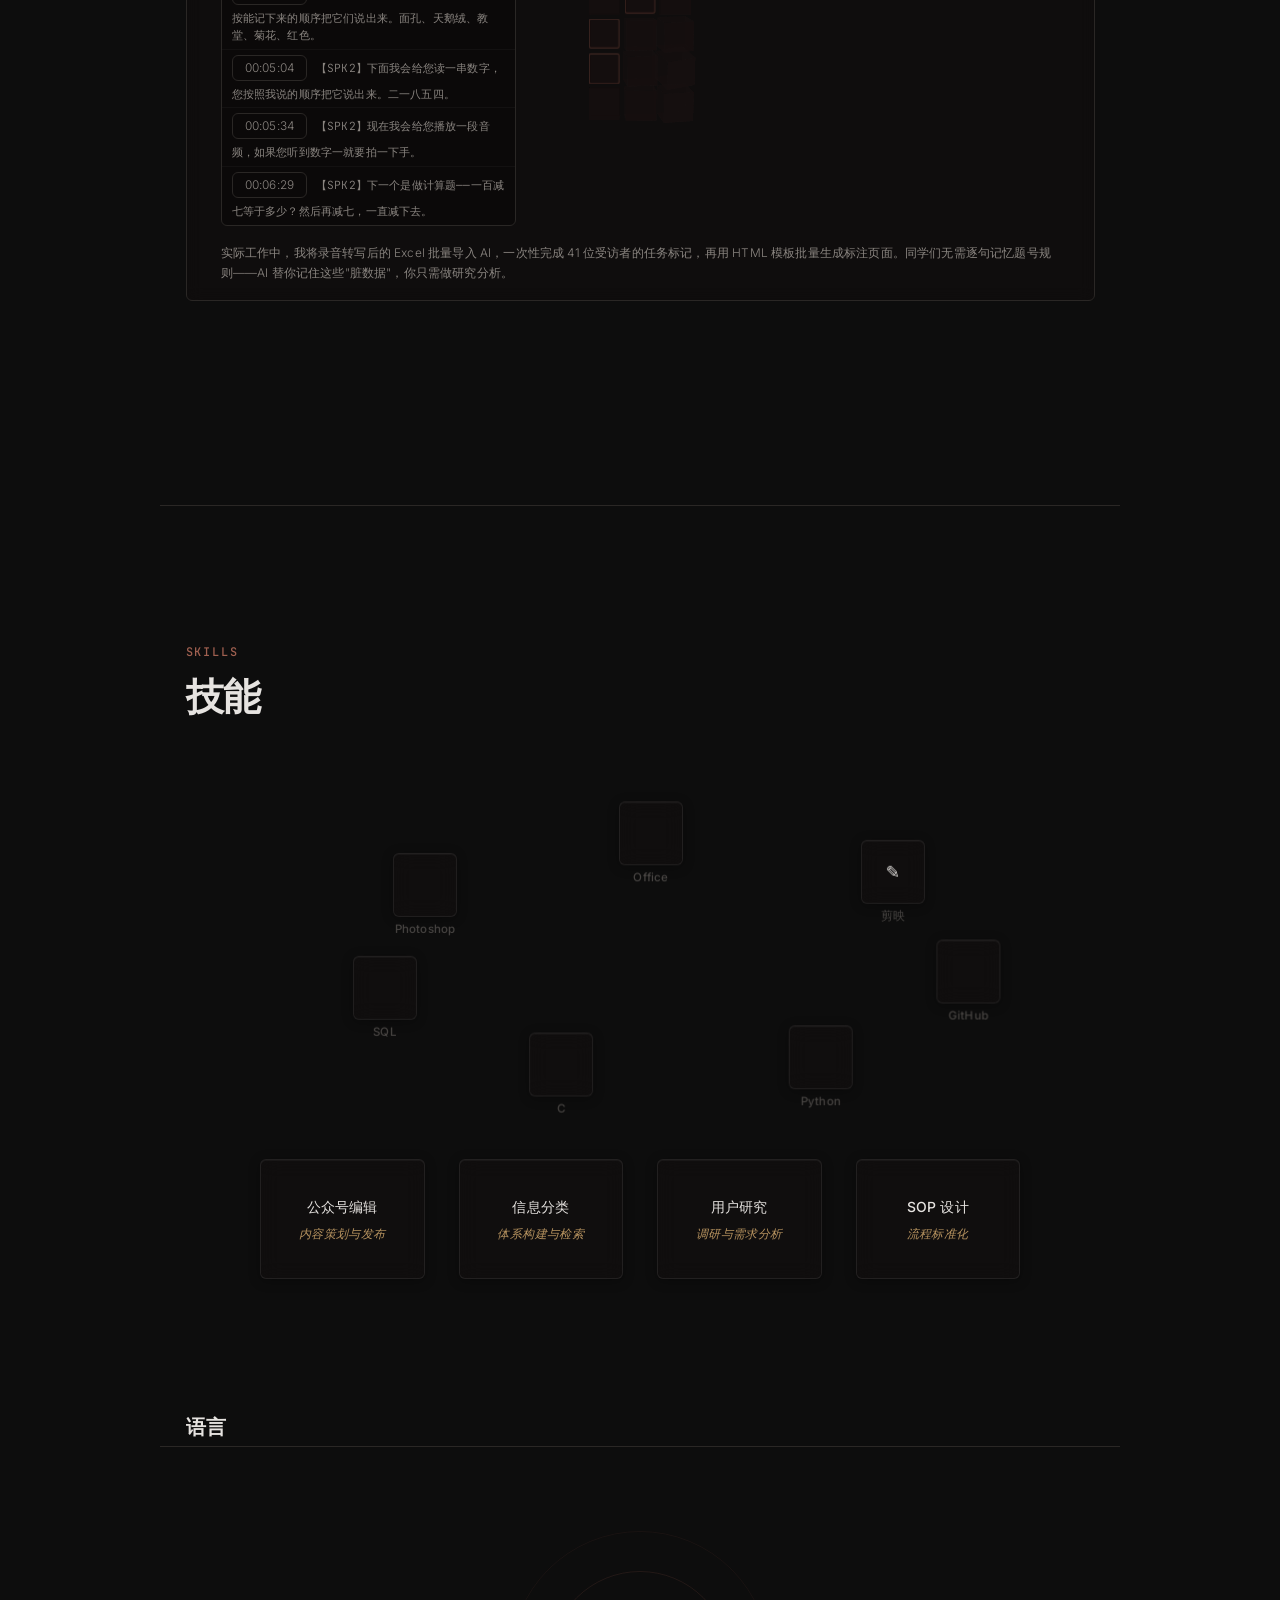
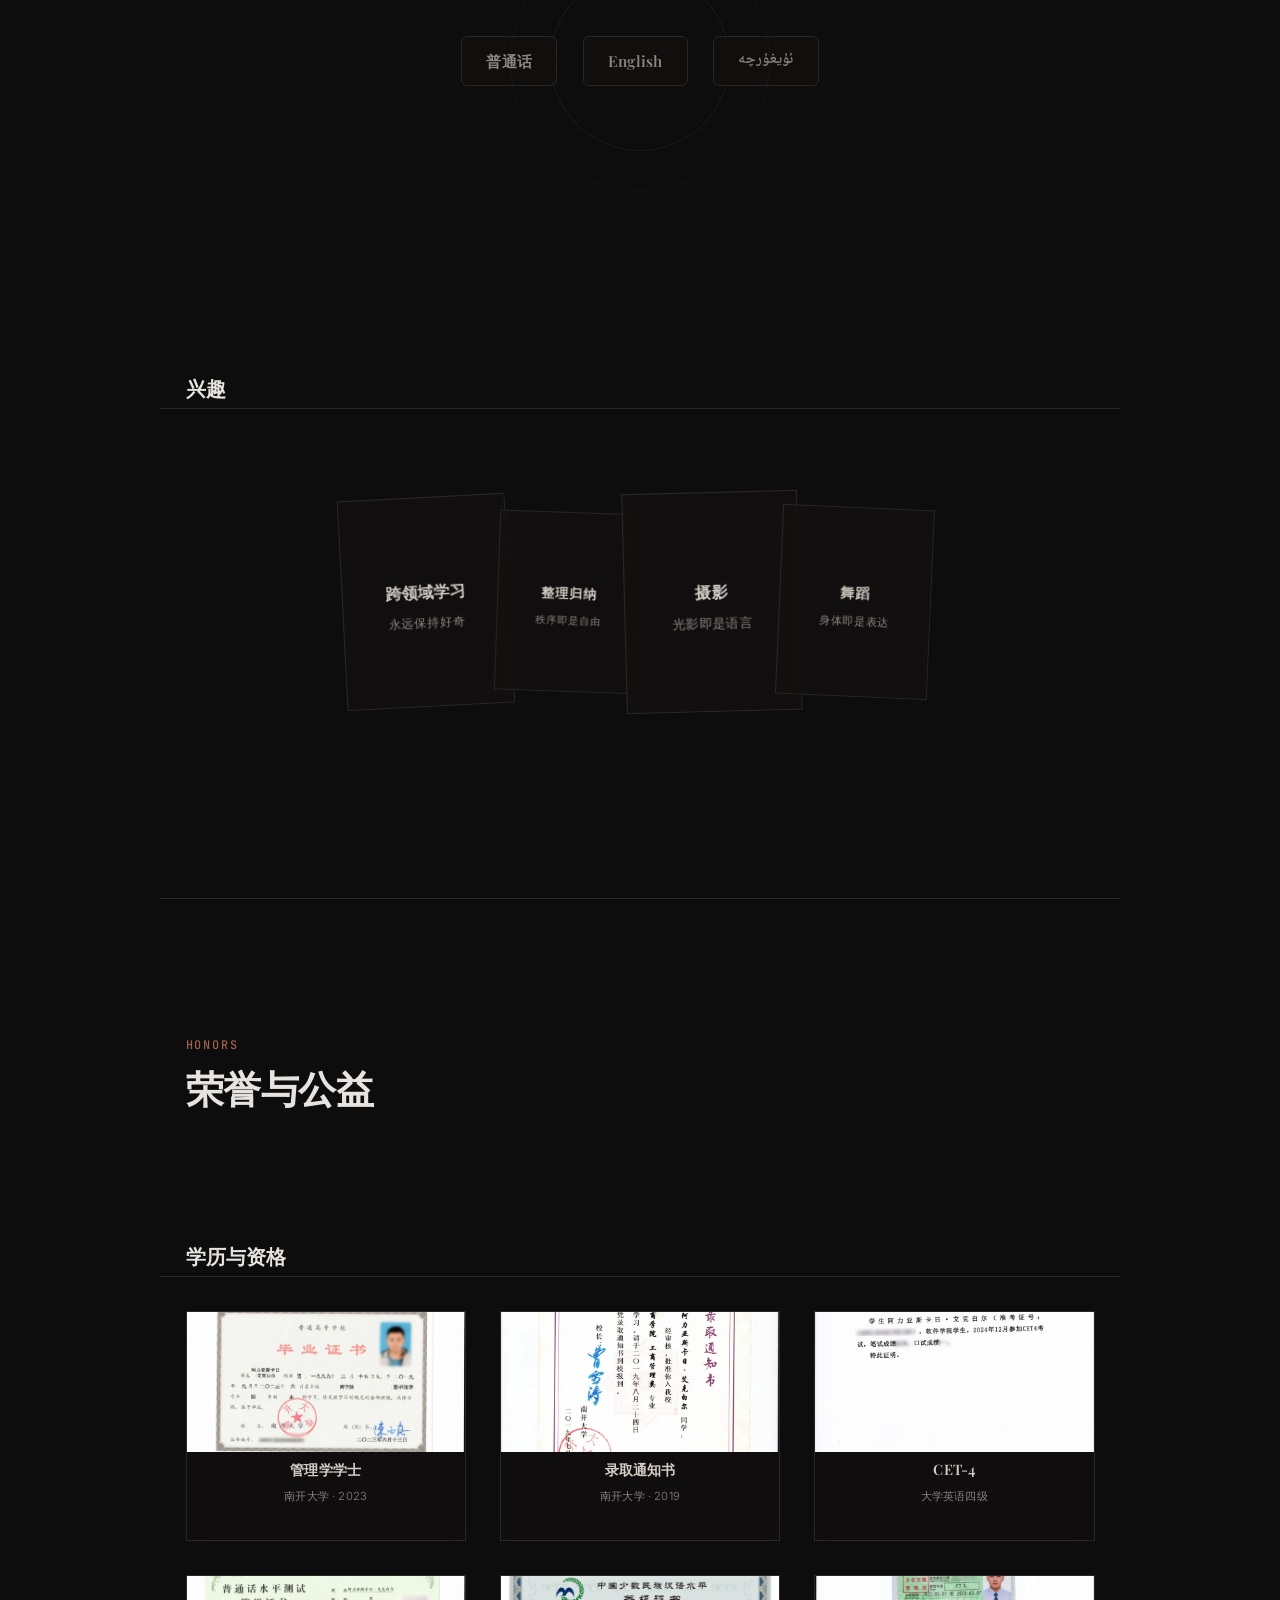
==== commit 1ef6d7ba: "技能栏：Access → GitHub，图标同步更新为 devicon-github-original" ====
--- a/index.html
+++ b/index.html
@@ -796,7 +796,7 @@
         <div class="orbit-badge" data-label="Photoshop"><i class="devicon-photoshop-plain"></i></div>
         <div class="orbit-badge" data-label="Office"><i class="devicon-windows8-original"></i></div>
         <div class="orbit-badge" data-label="剪映">&#9998;</div>
-        <div class="orbit-badge" data-label="Access">&#9636;</div>
+        <div class="orbit-badge" data-label="GitHub"><i class="devicon-github-original"></i></div>
       </div>
     </div>
     <div class="skills-stack">
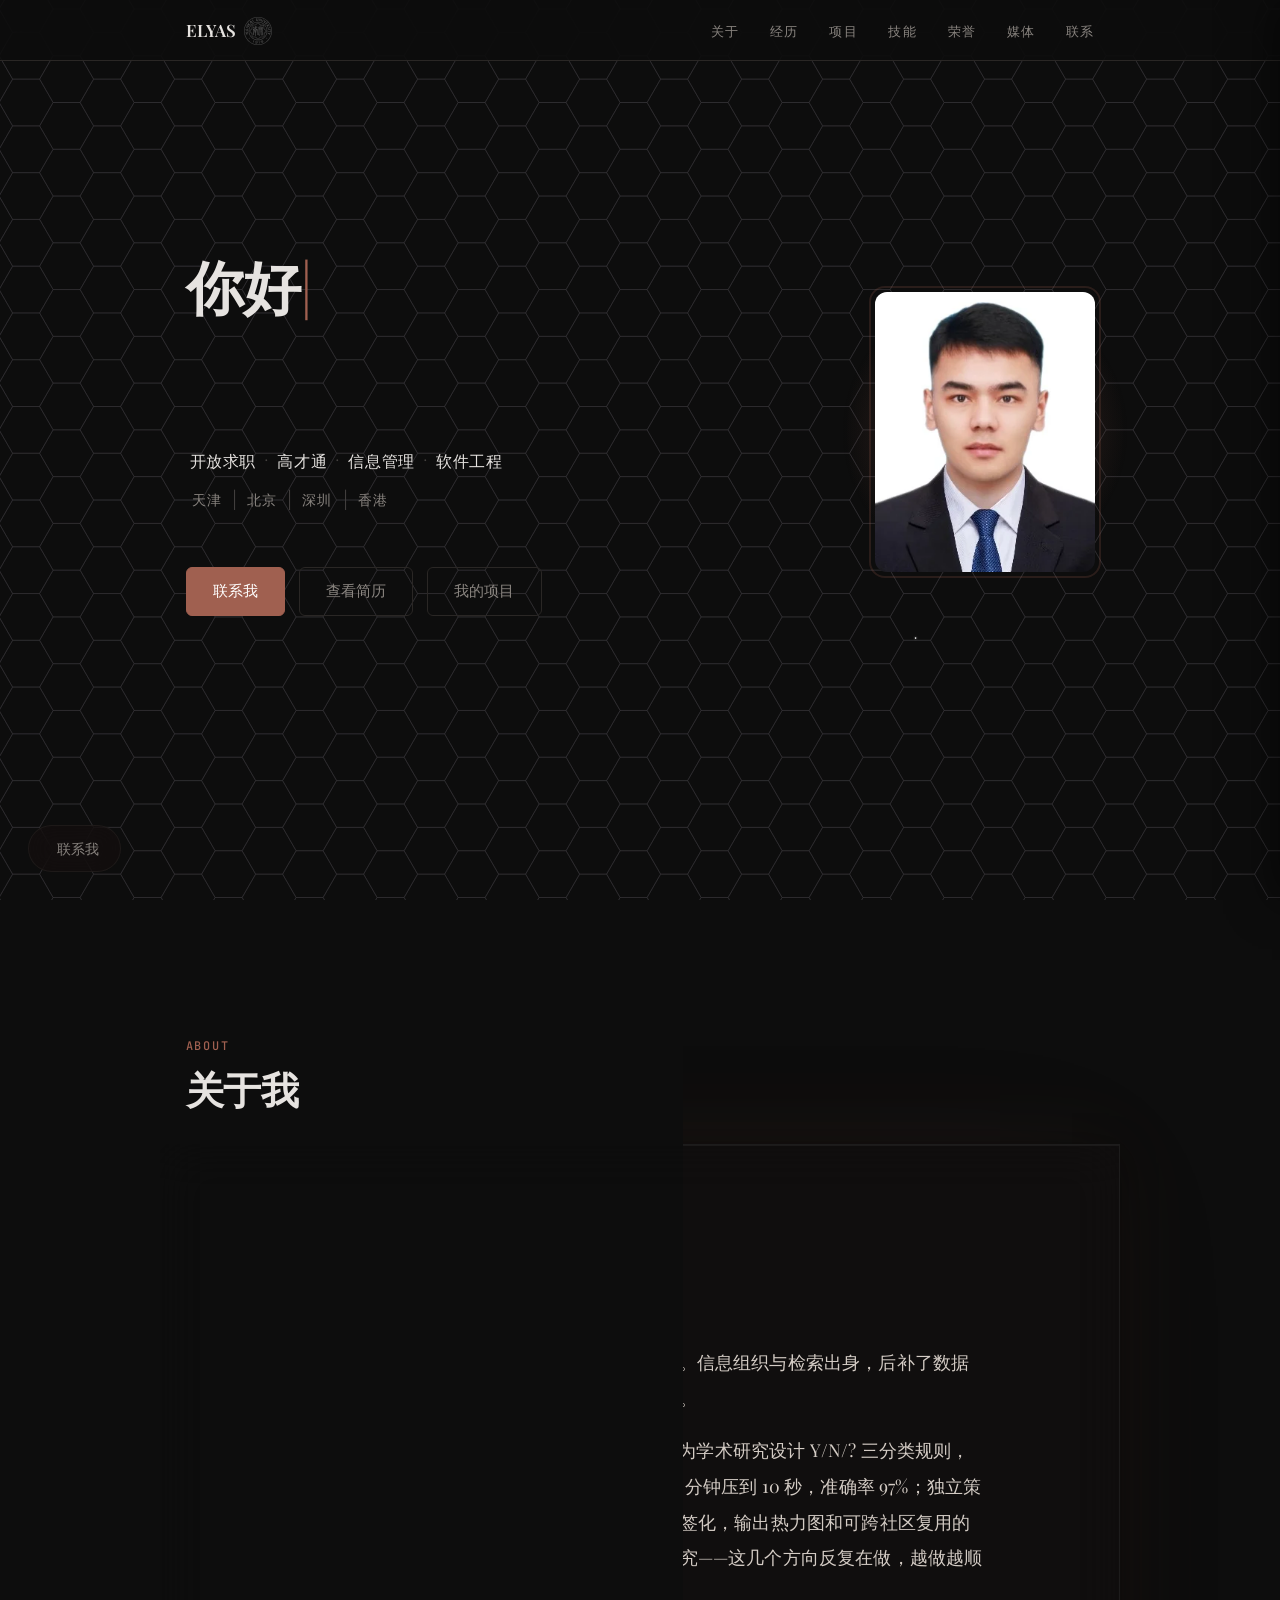
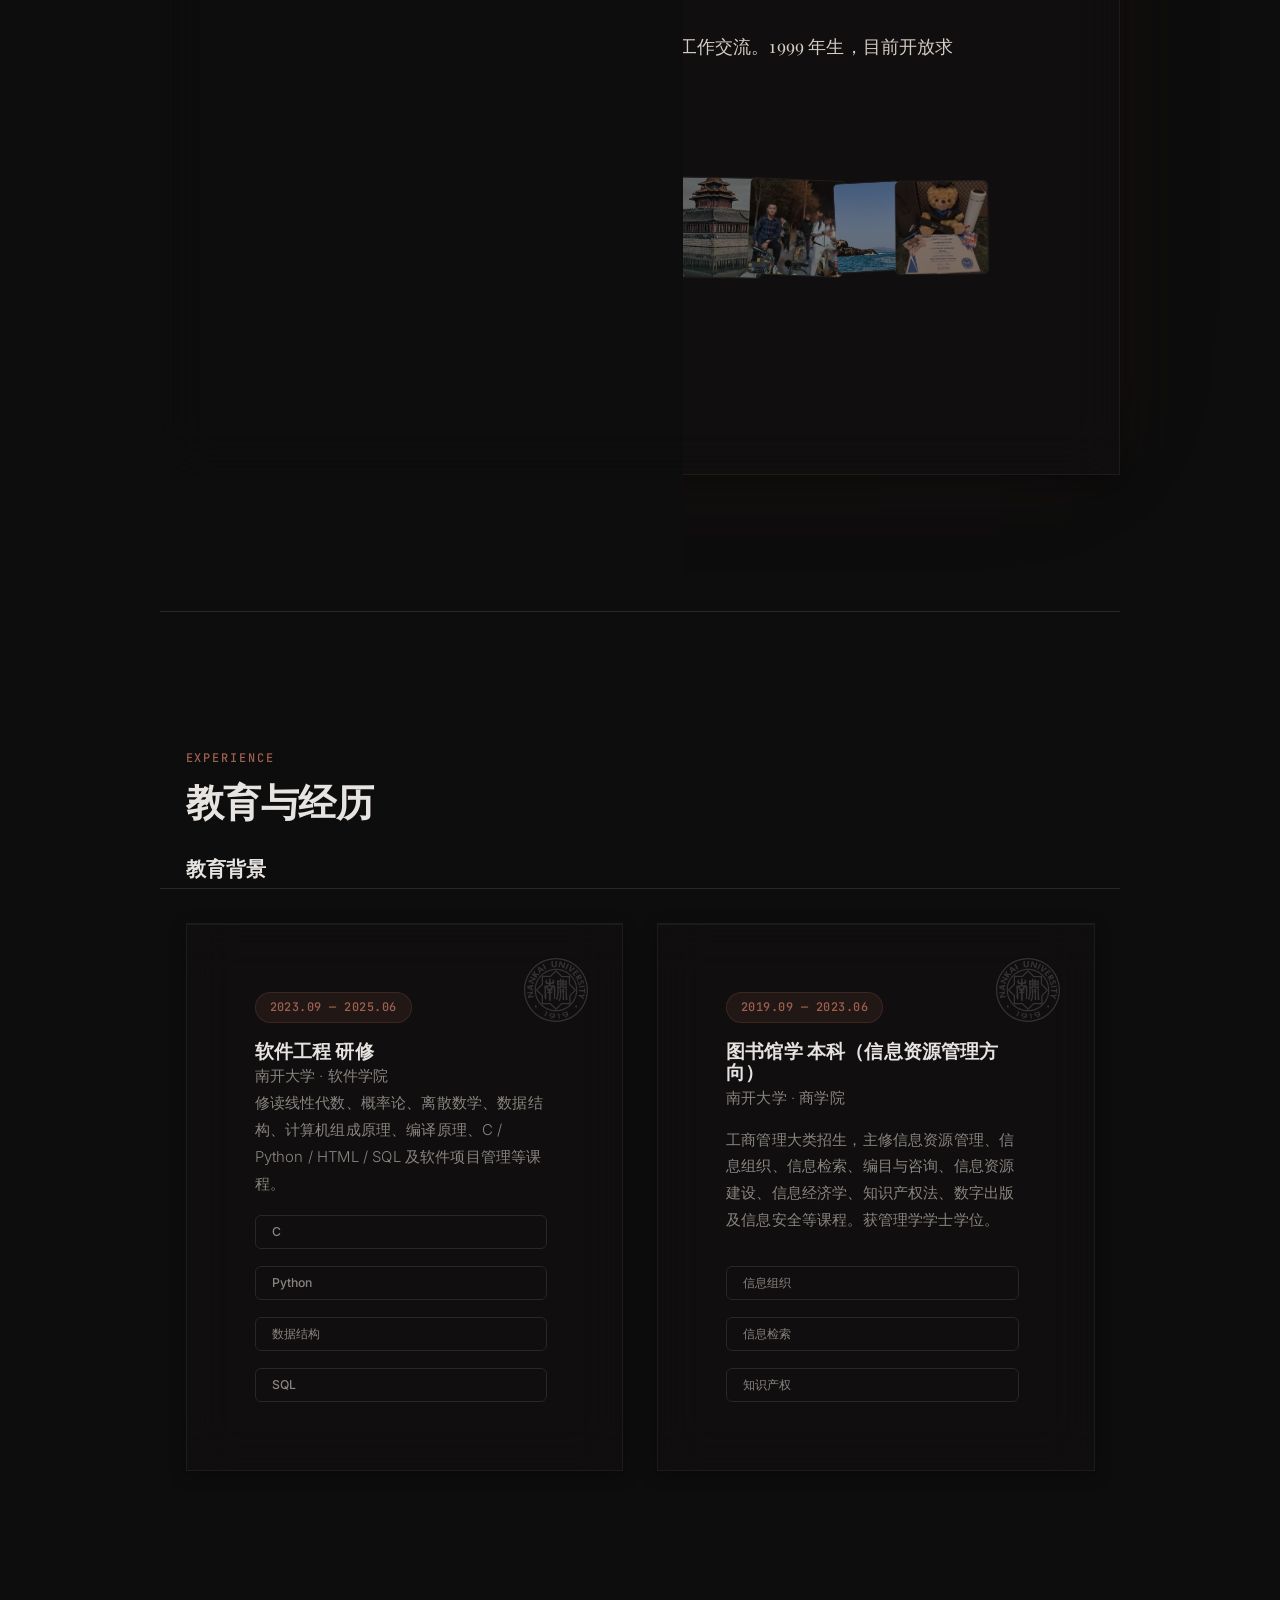
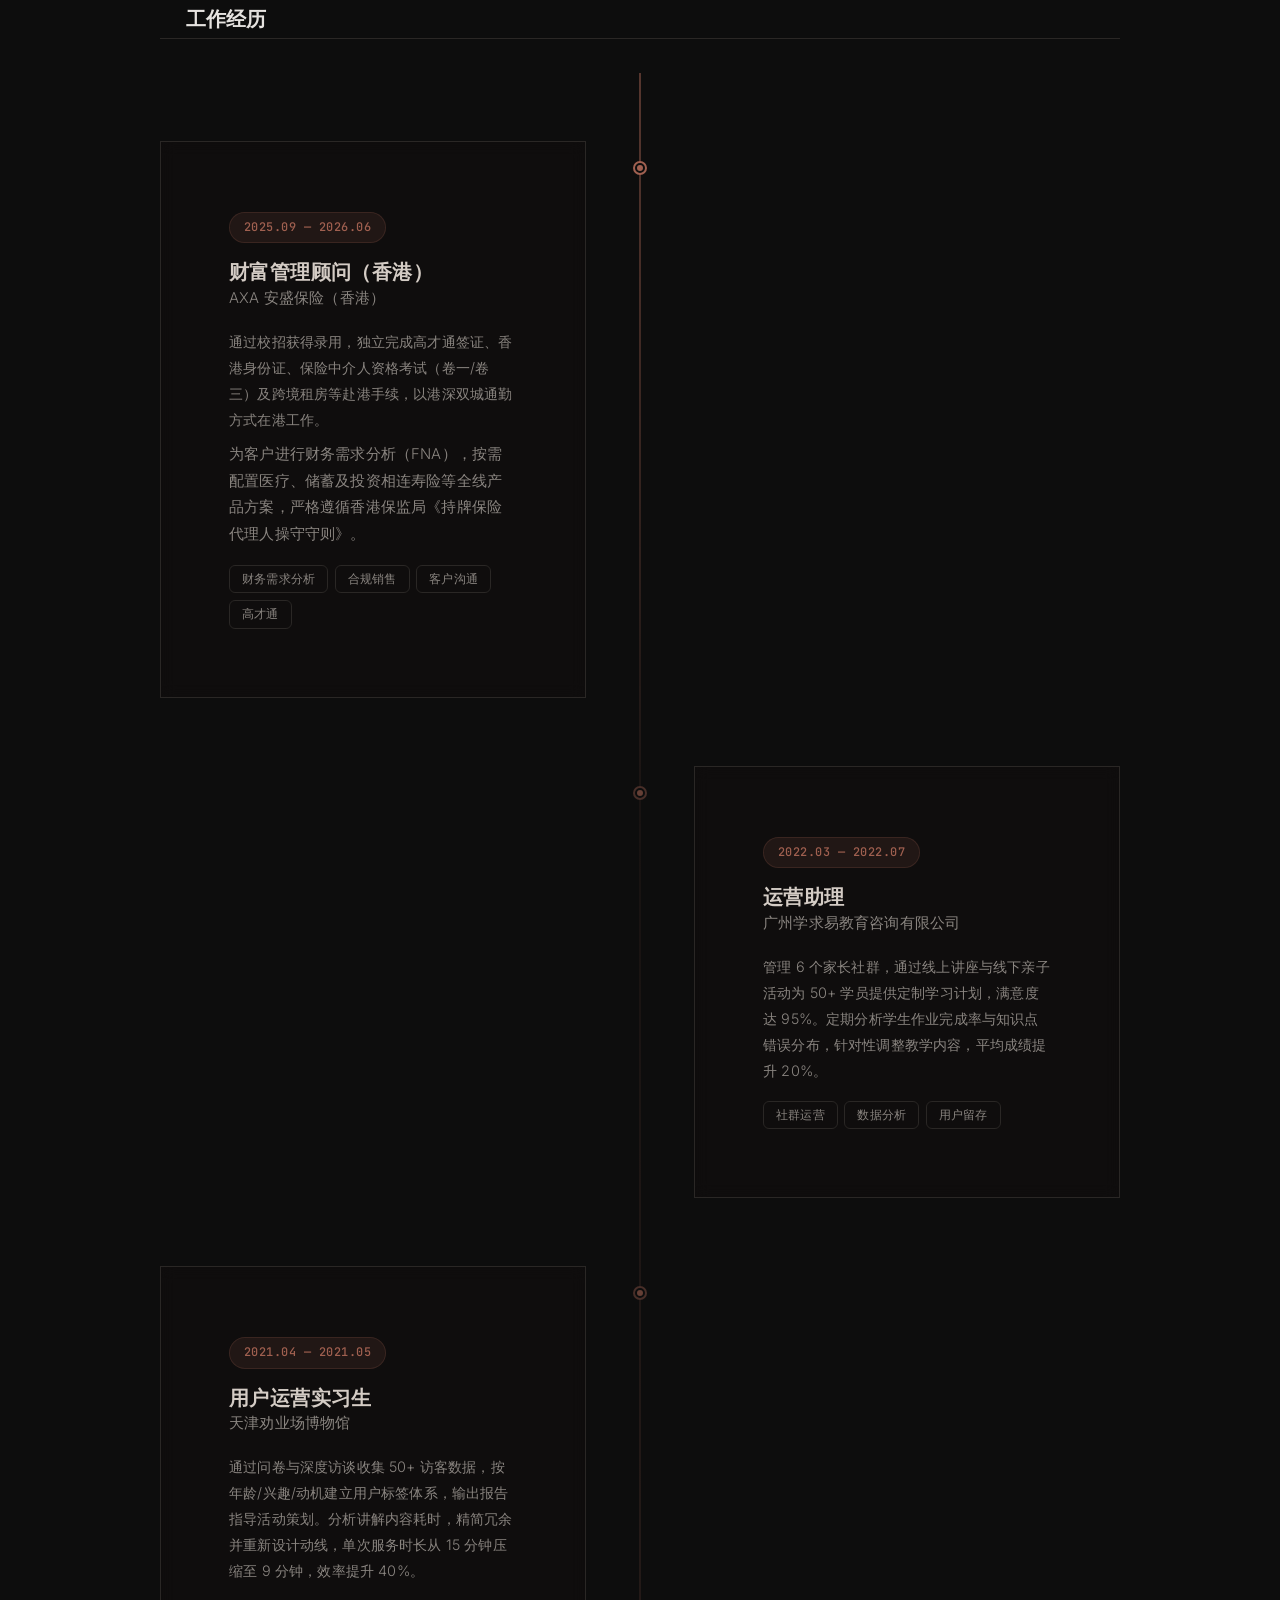
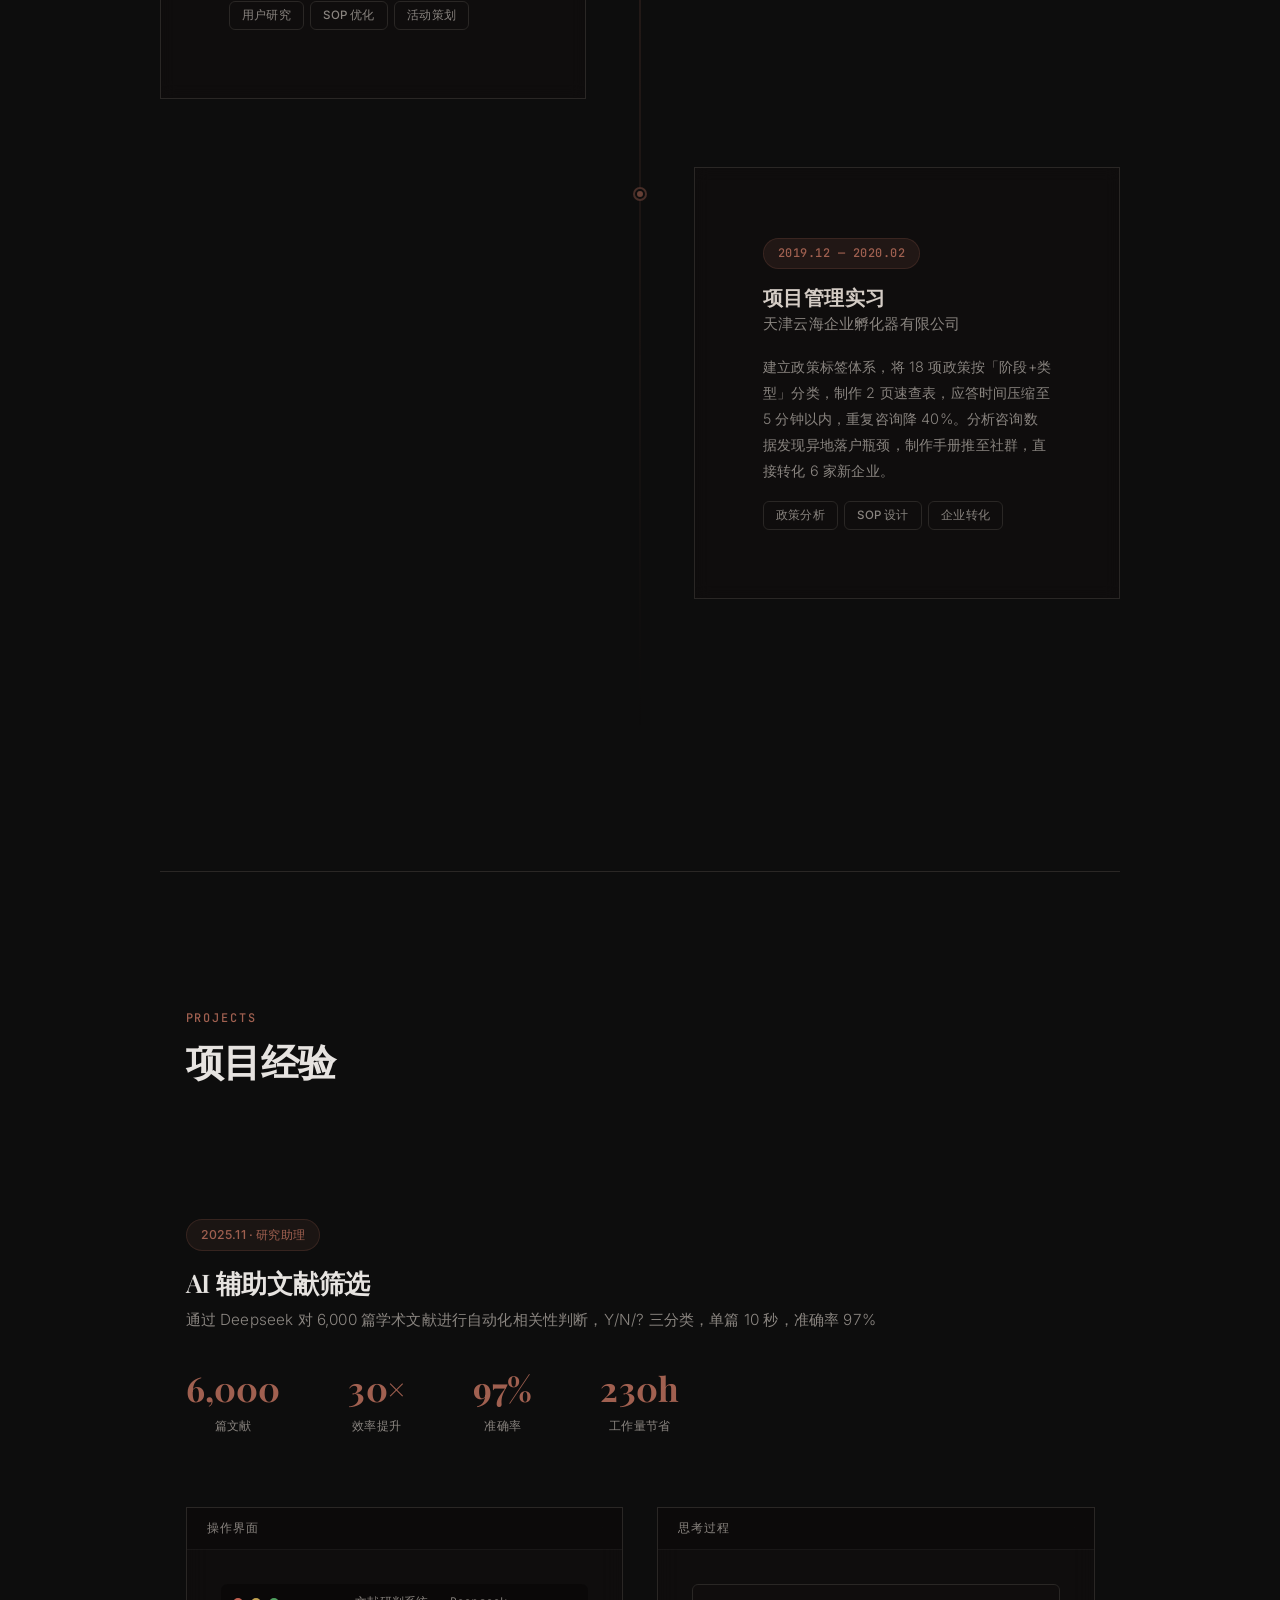
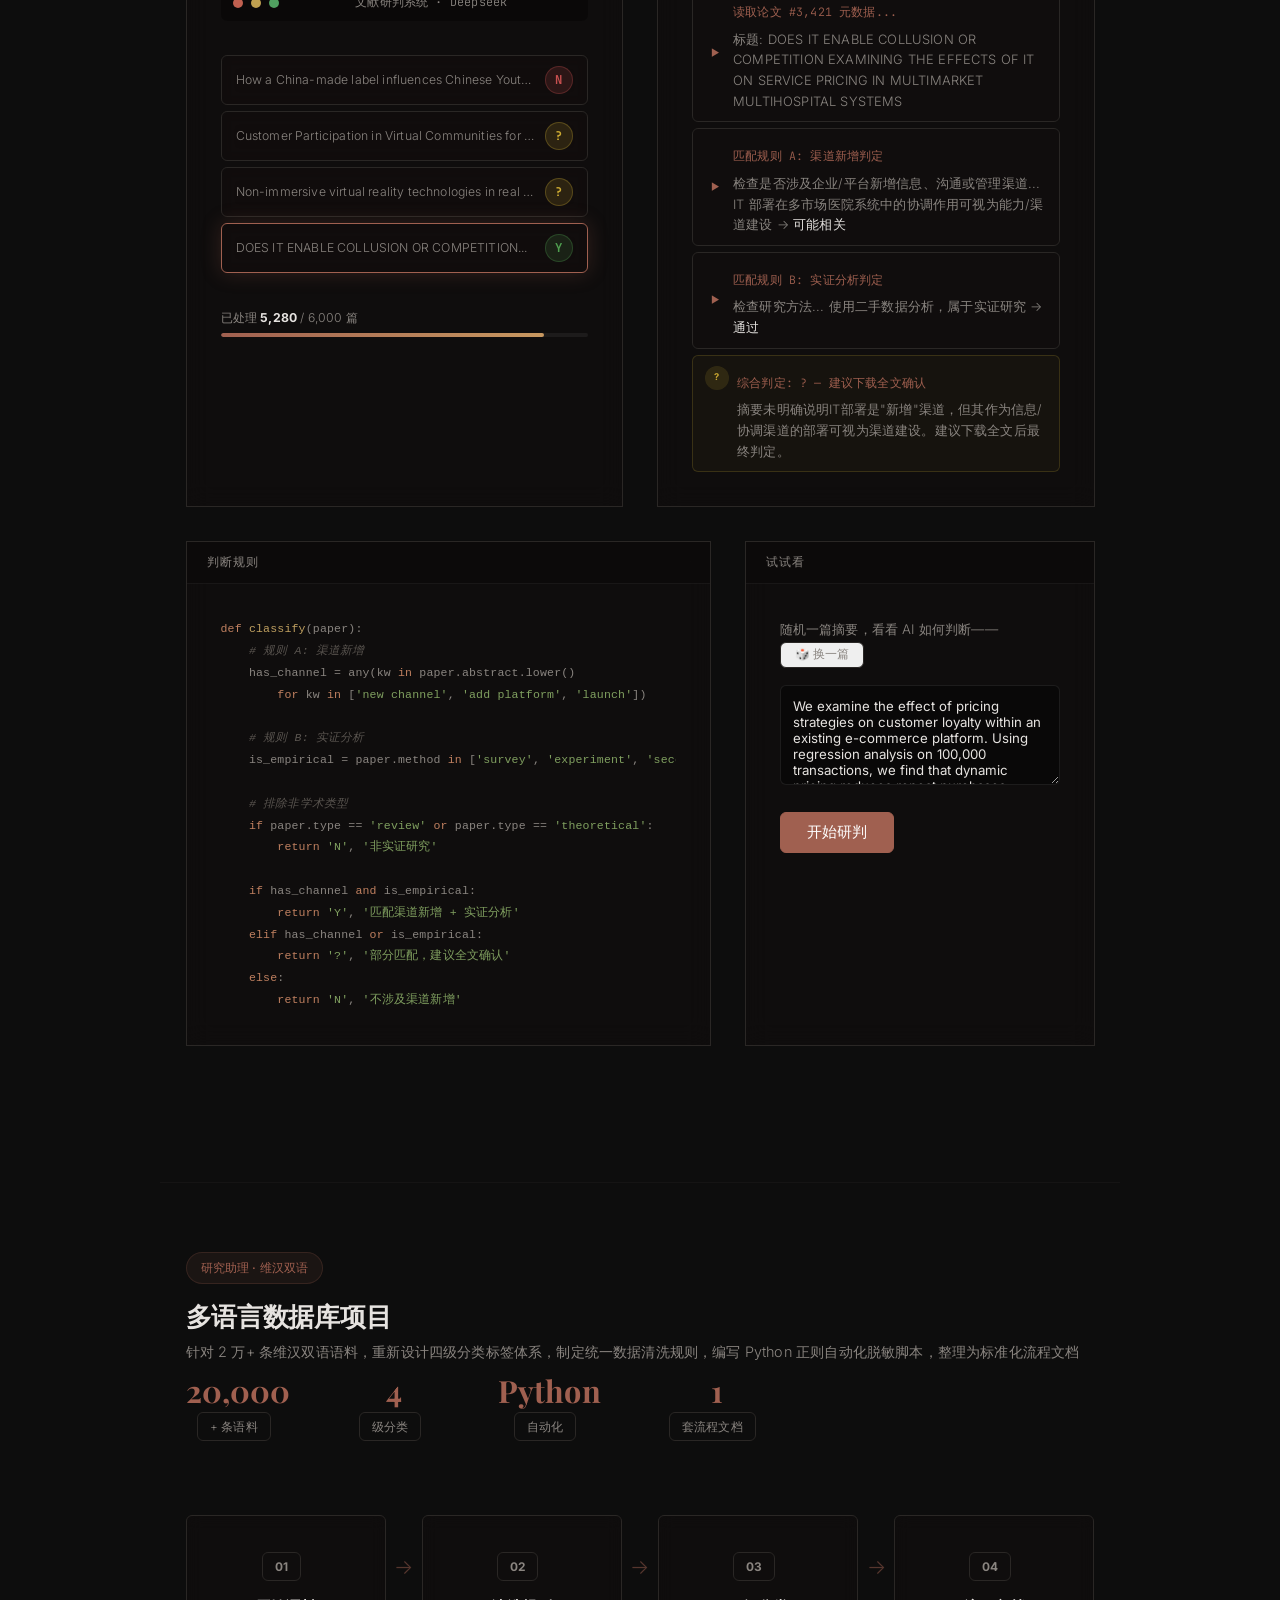
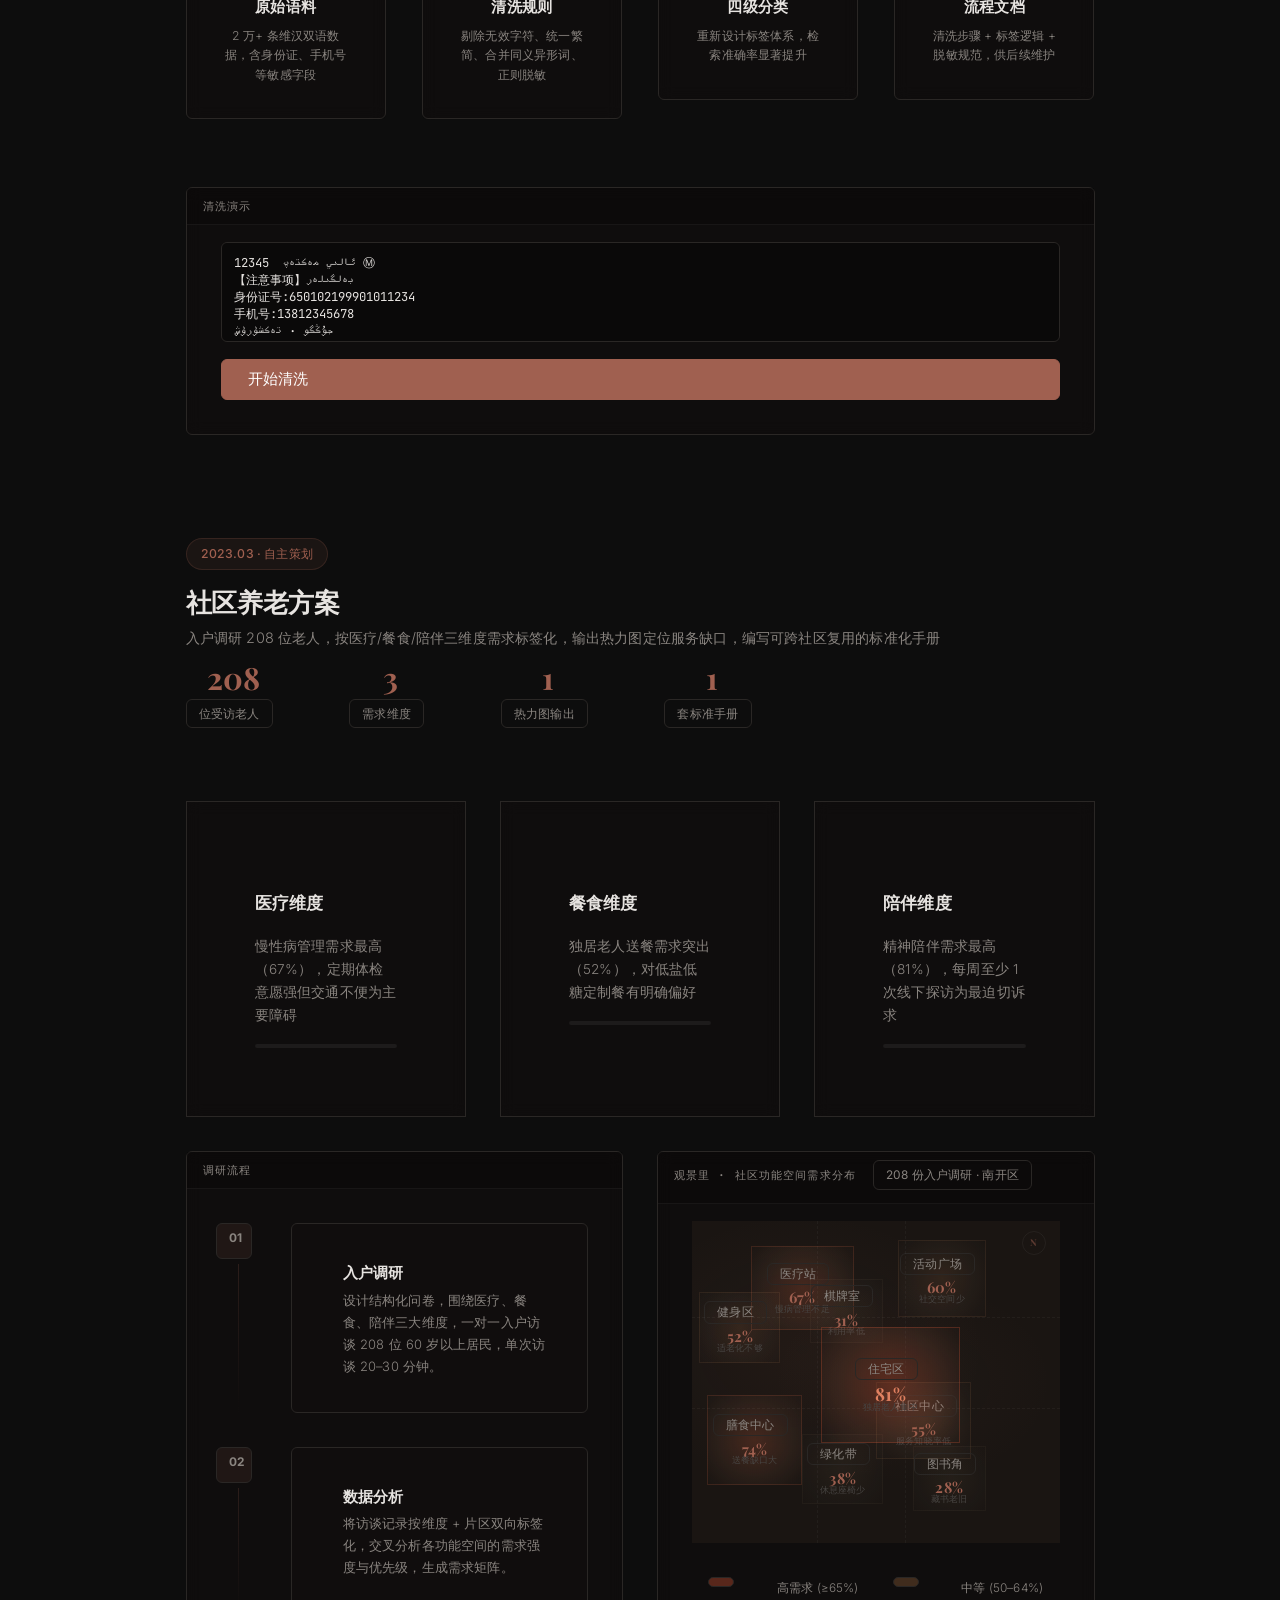
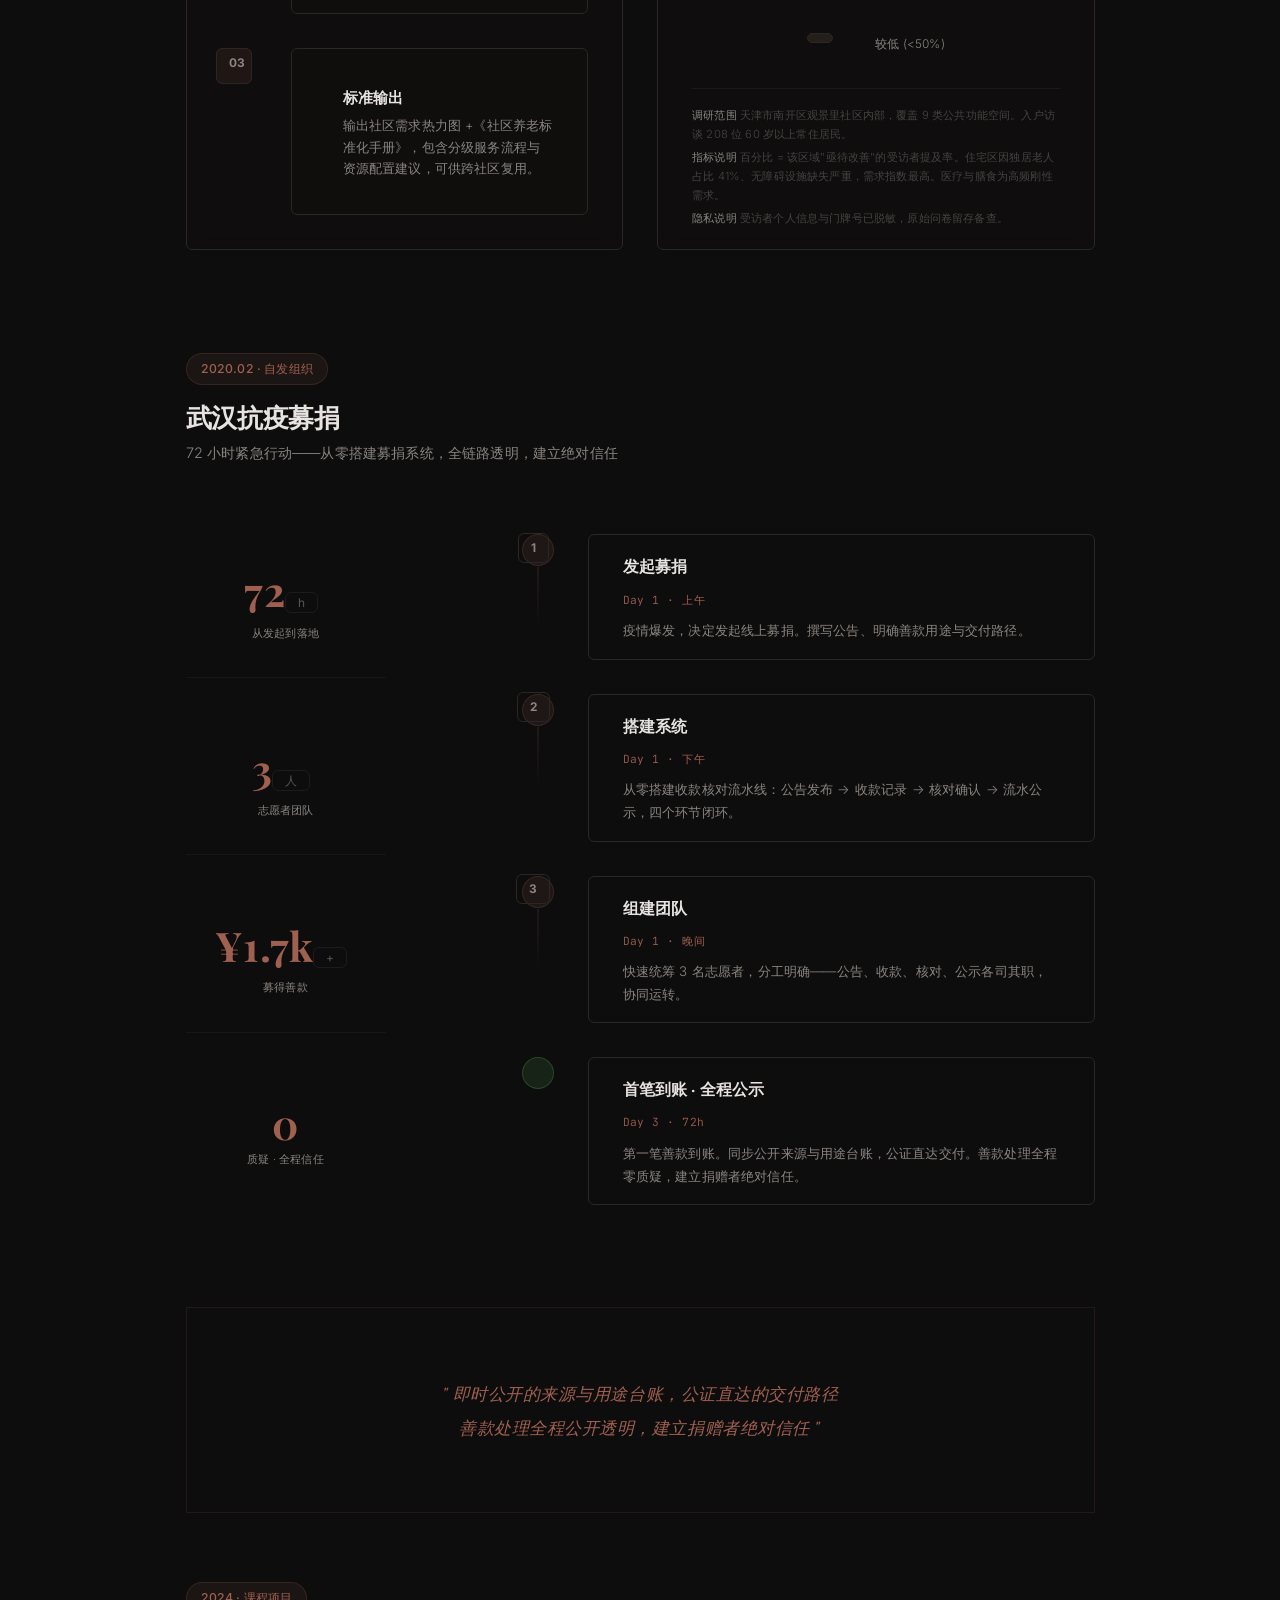
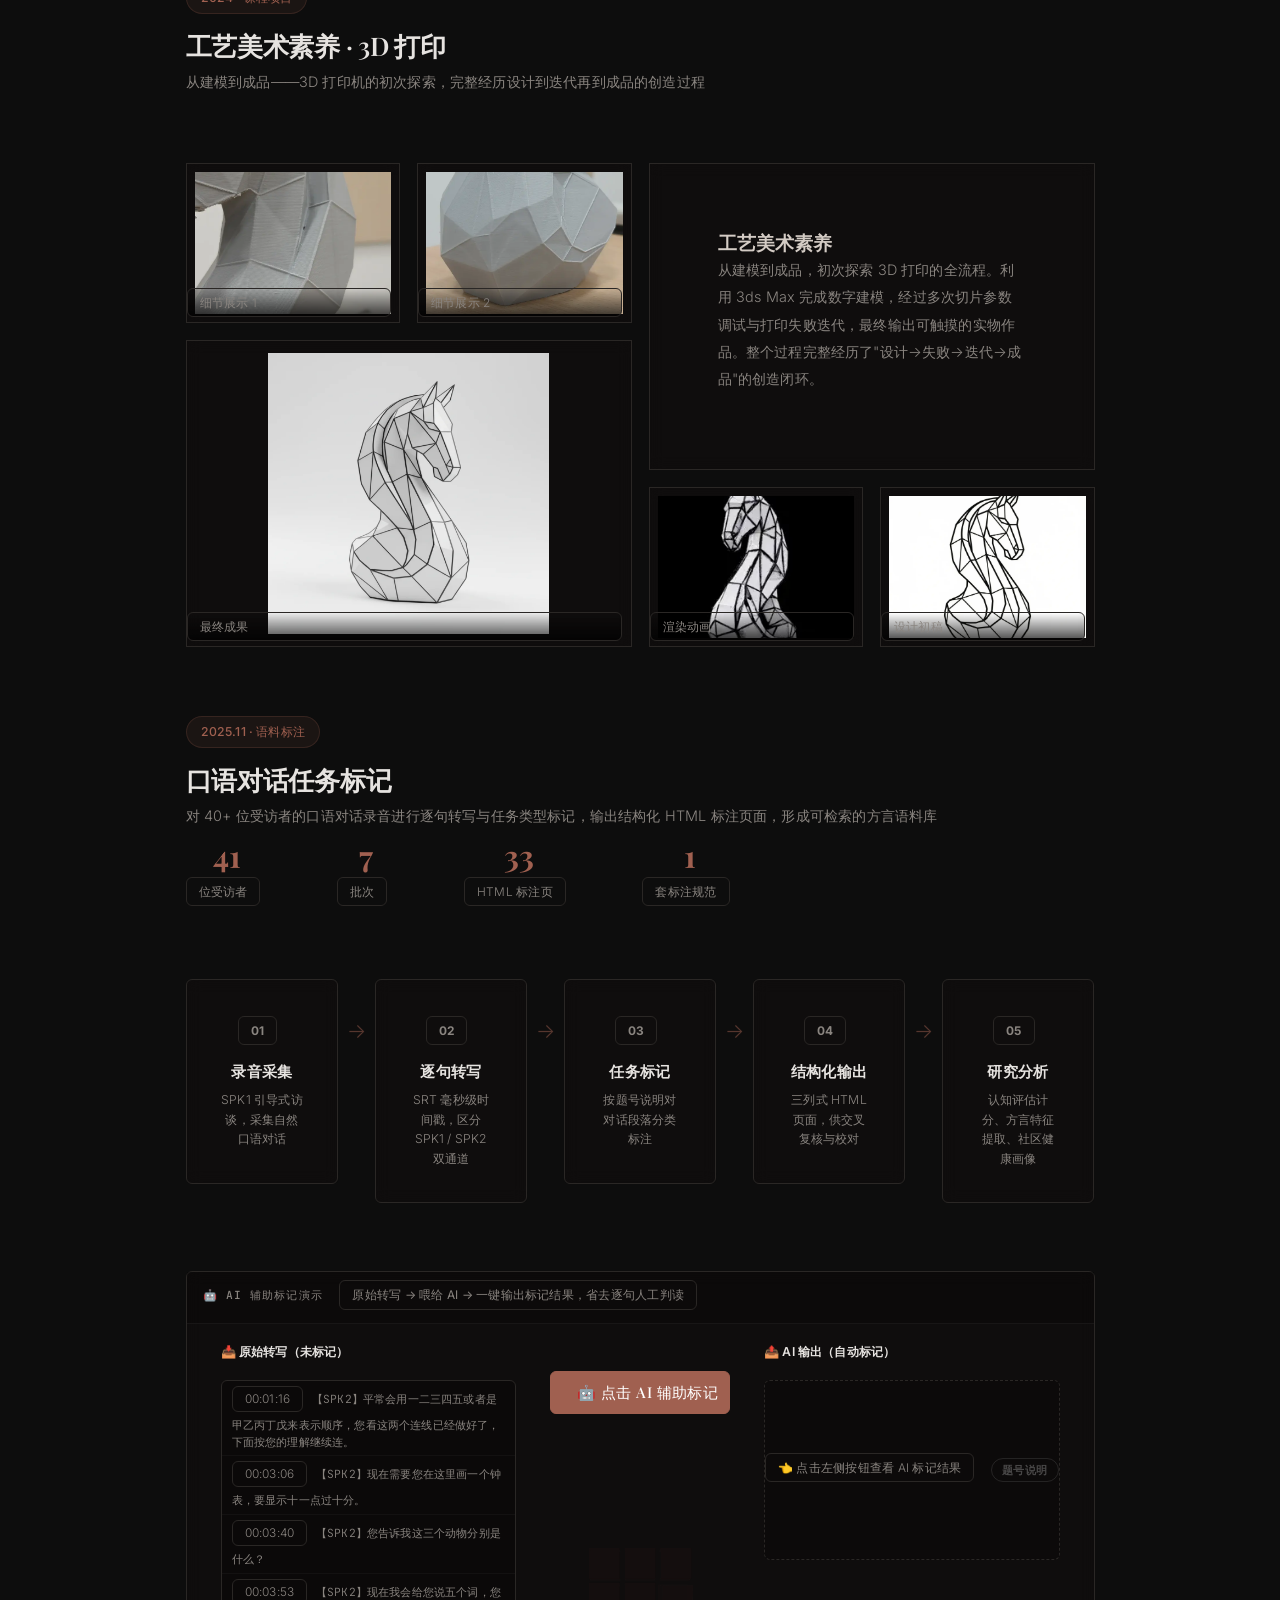
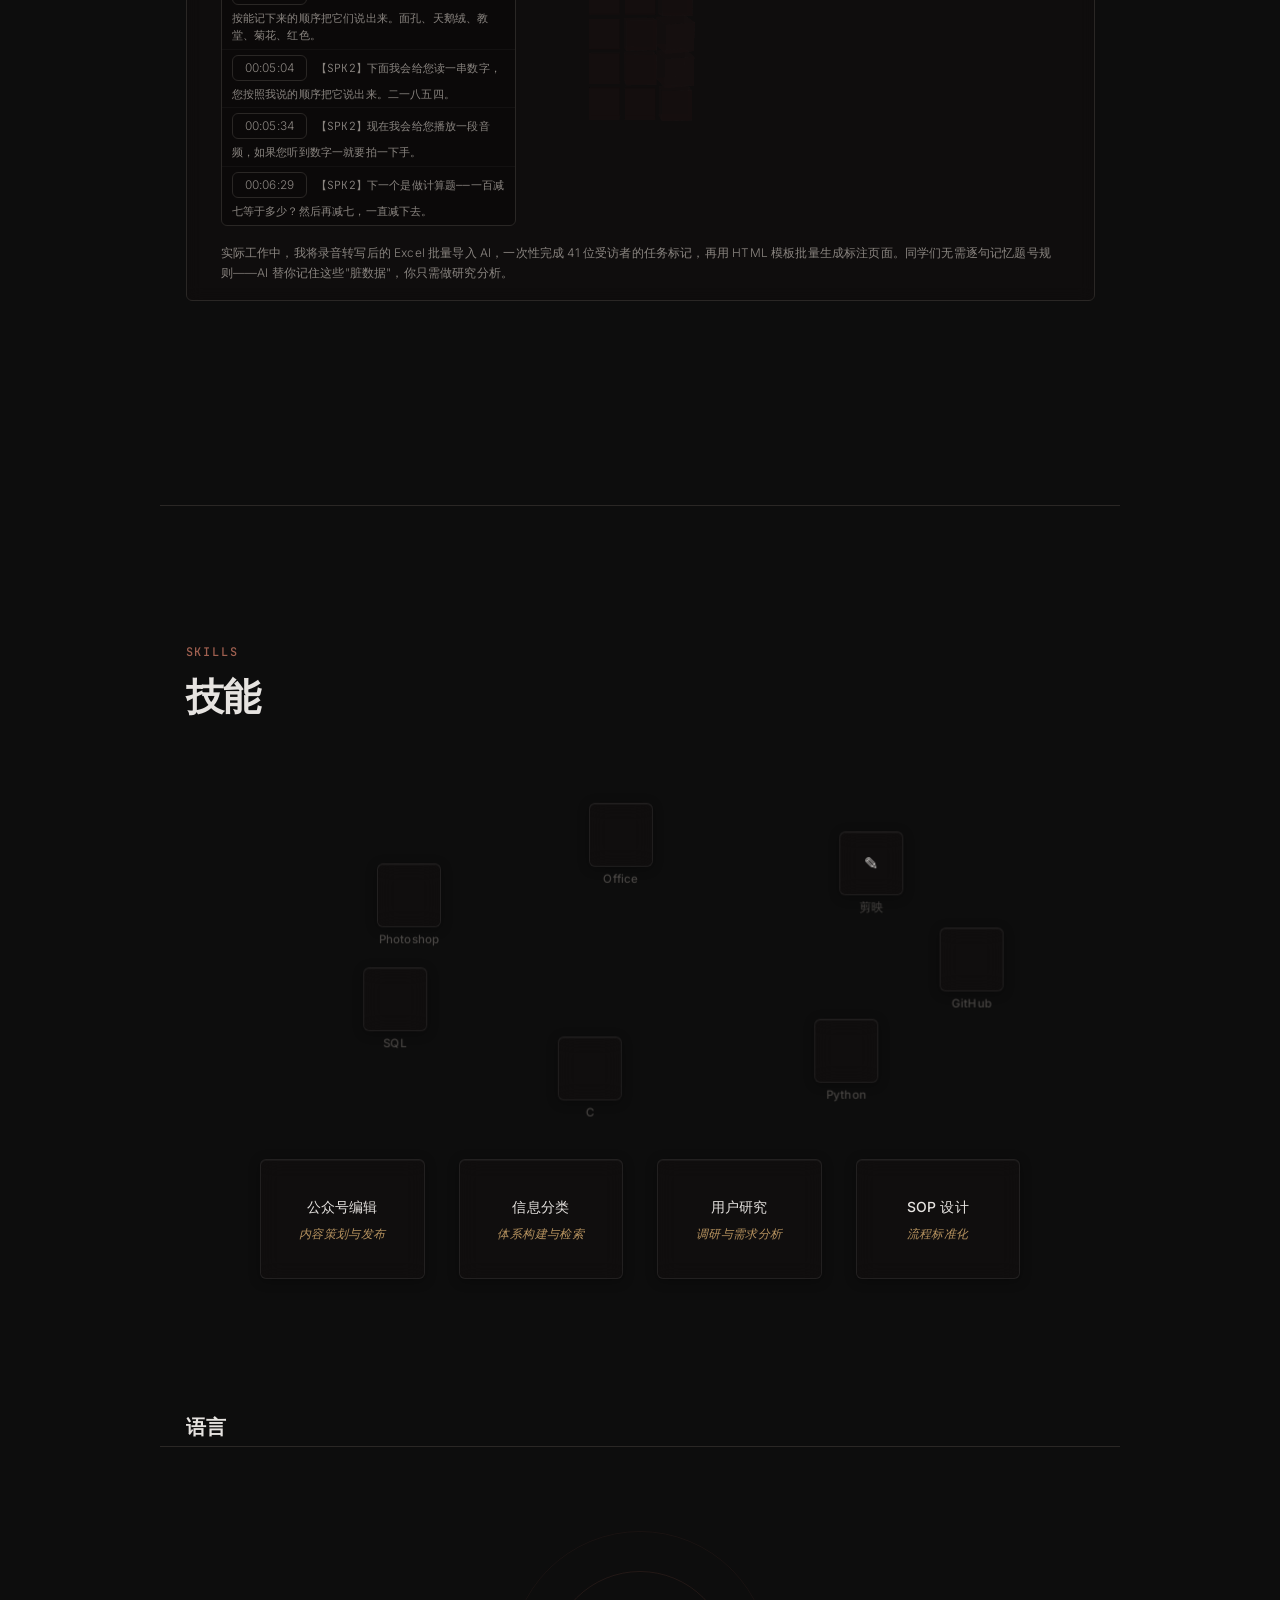
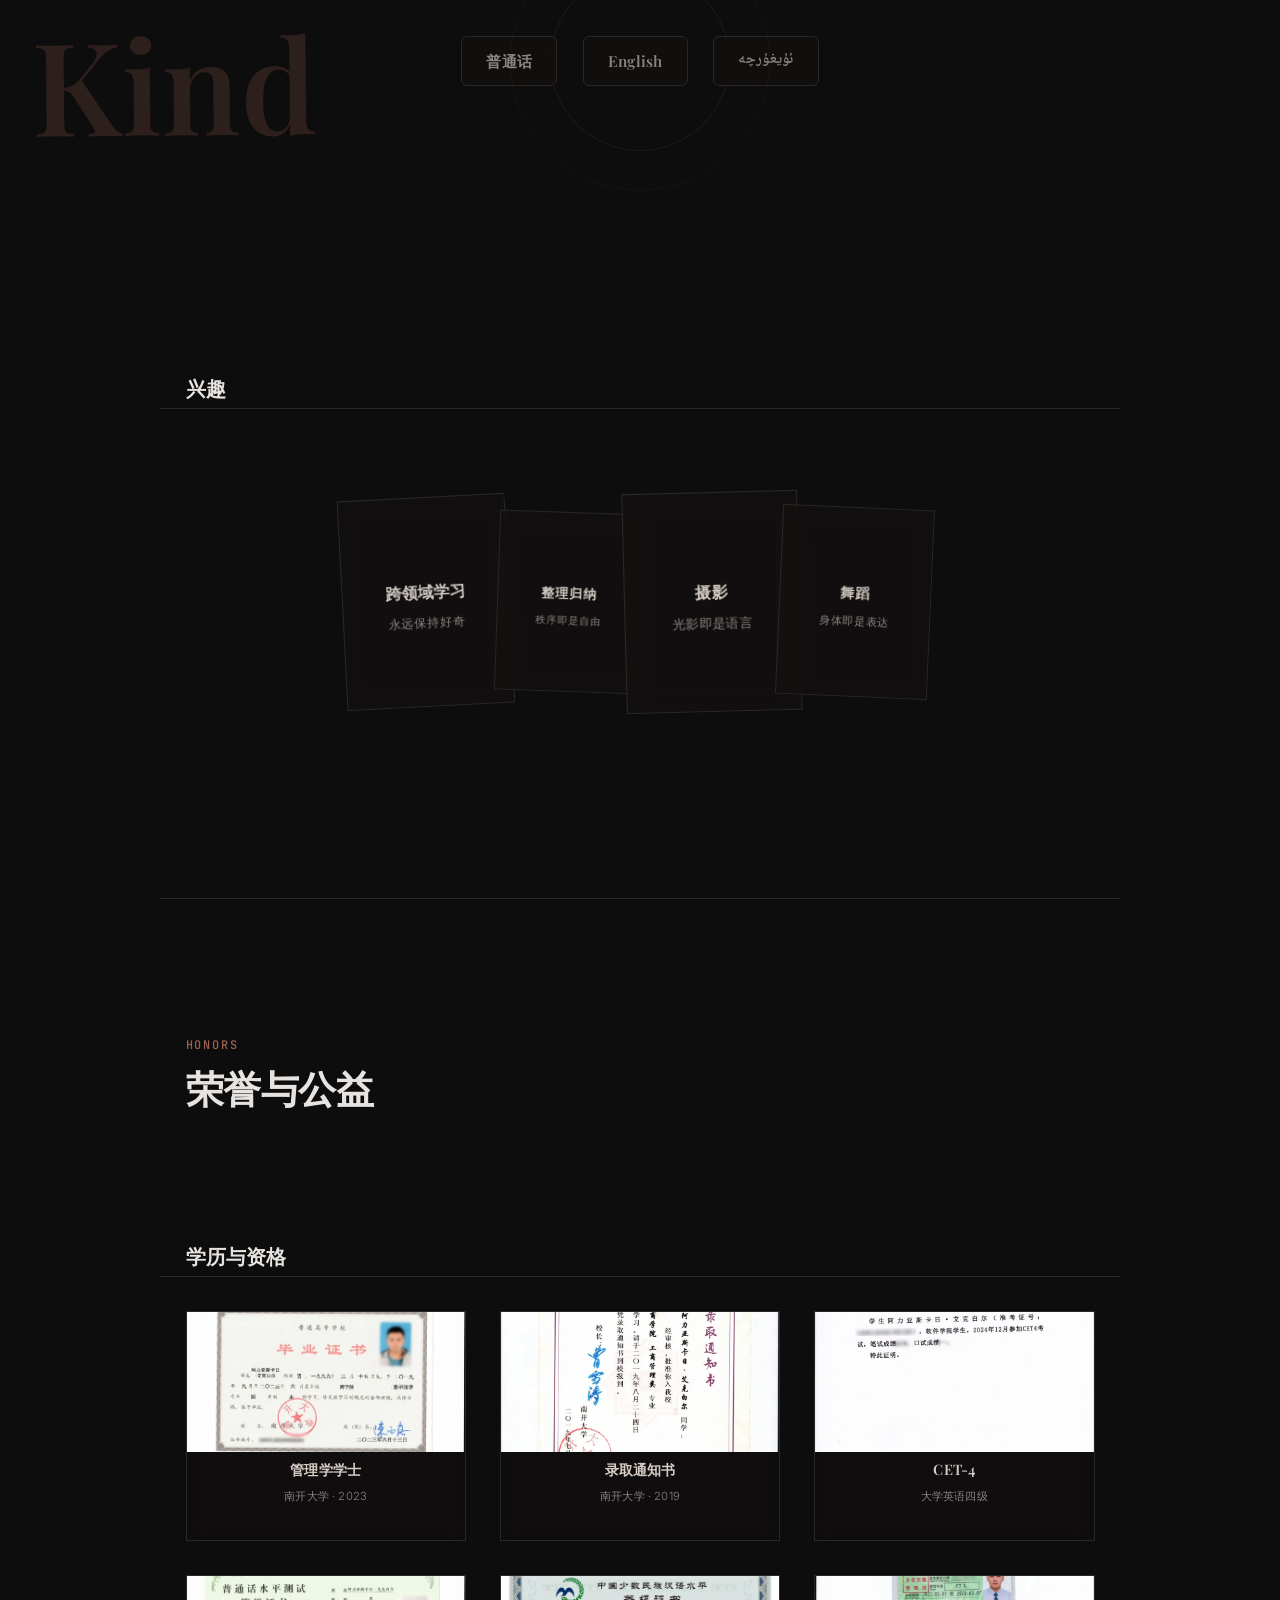
==== commit f14ff9c2: "Coda: 孝顺 → 感恩，去家庭等级色彩，回归个人品格表达" ====
--- a/index.html
+++ b/index.html
@@ -1118,7 +1118,7 @@
   <div class="coda-text">
     <p class="coda-typewriter">以上，是这个网站能装下的我。</p>
 
-    <p class="coda-reveal">但一个人的全貌，永远比一份简历要宽。更多的我，不在这些标题和标签里 — 在凌晨帮朋友搬家的路上，在挂掉家里电话之后沉默的那几分钟里，在一件小事反复打磨到天亮的那种固执里。<em>友善、孝顺、积极</em>，写出来六个字，活出来是一辈子的事。</p>
+    <p class="coda-reveal">但一个人的全貌，永远比一份简历要宽。更多的我，不在这些标题和标签里 — 在凌晨帮朋友搬家的路上，在挂掉家里电话之后沉默的那几分钟里，在一件小事反复打磨到天亮的那种固执里。<em>友善、感恩、积极</em>，写出来六个字，活出来是一辈子的事。</p>
 
     <p class="coda-reveal">还有很多没放进来。有些是因为来不及整理，有些是因为它们正在发生。工作、学习、生活，不是我简历上的三个分栏，是我每一天活成自己的三块舞台。而这个网站，只是其中一扇窗。</p>
 
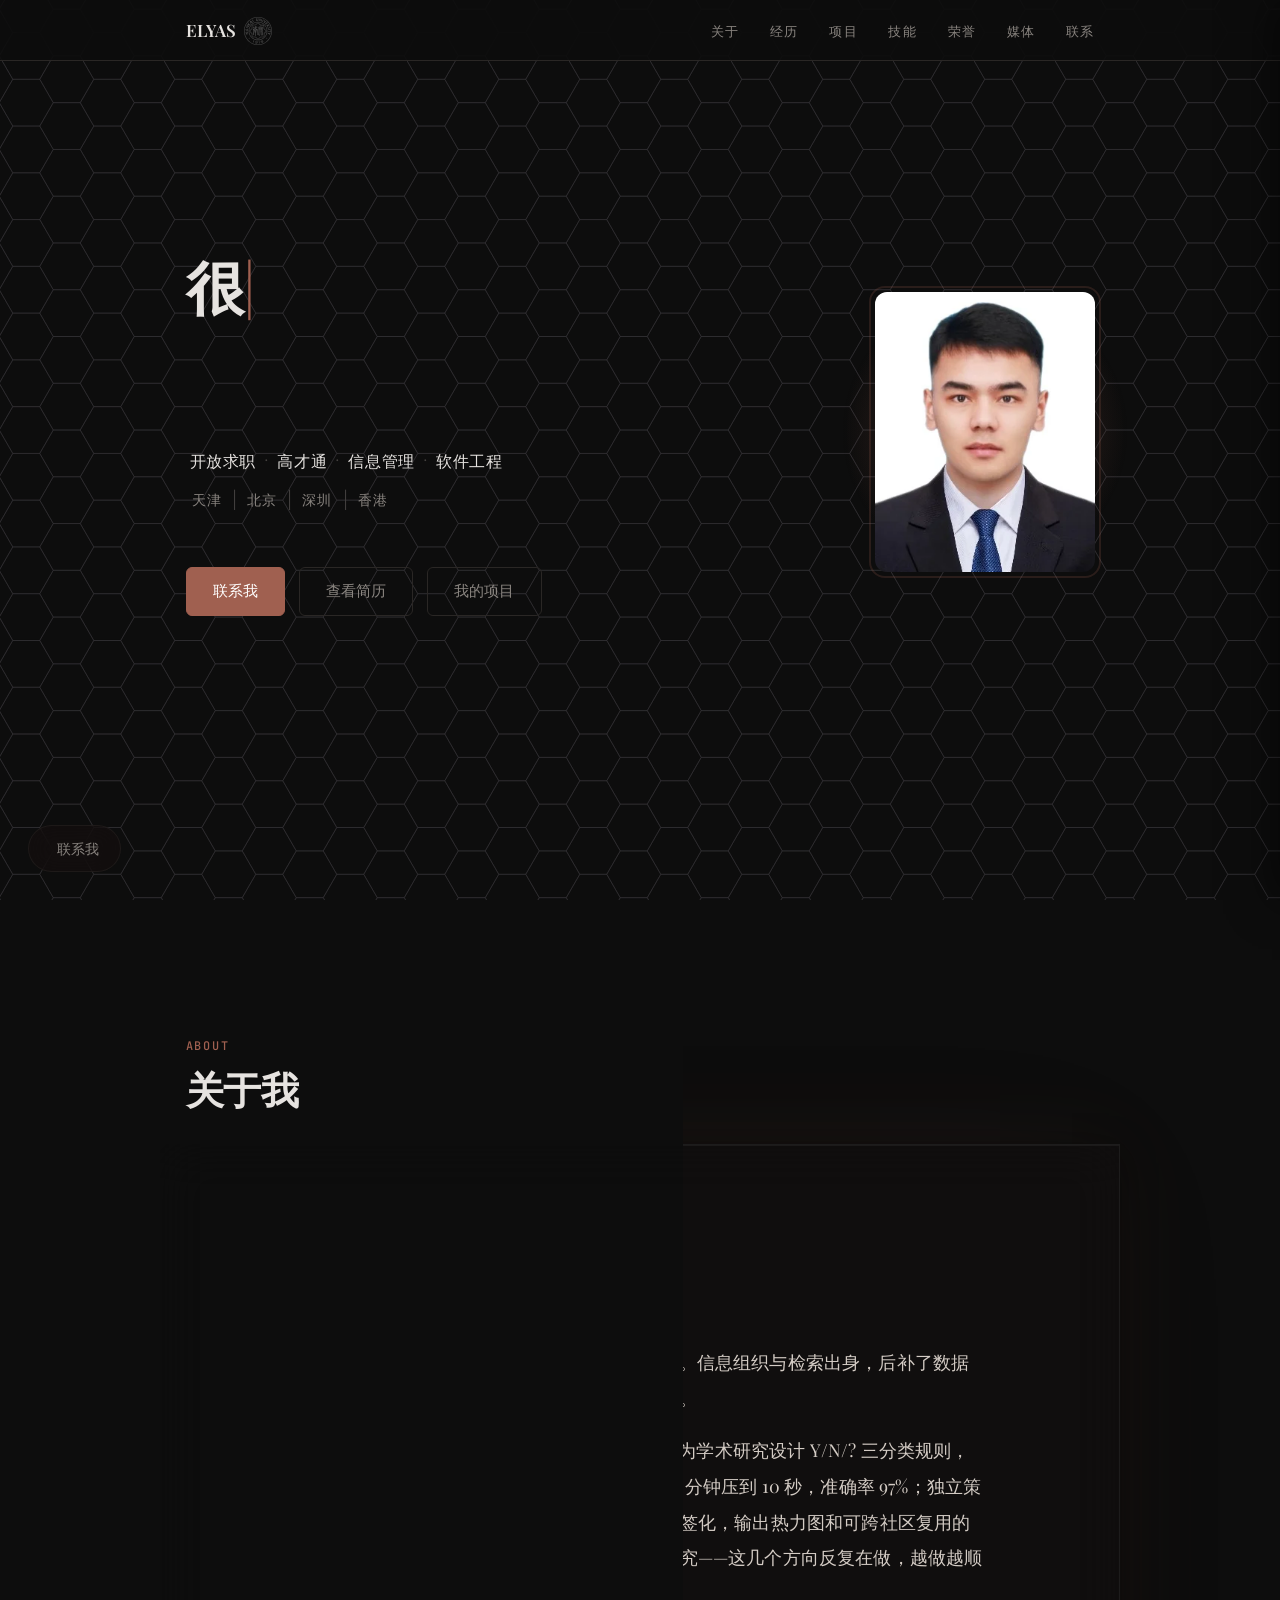
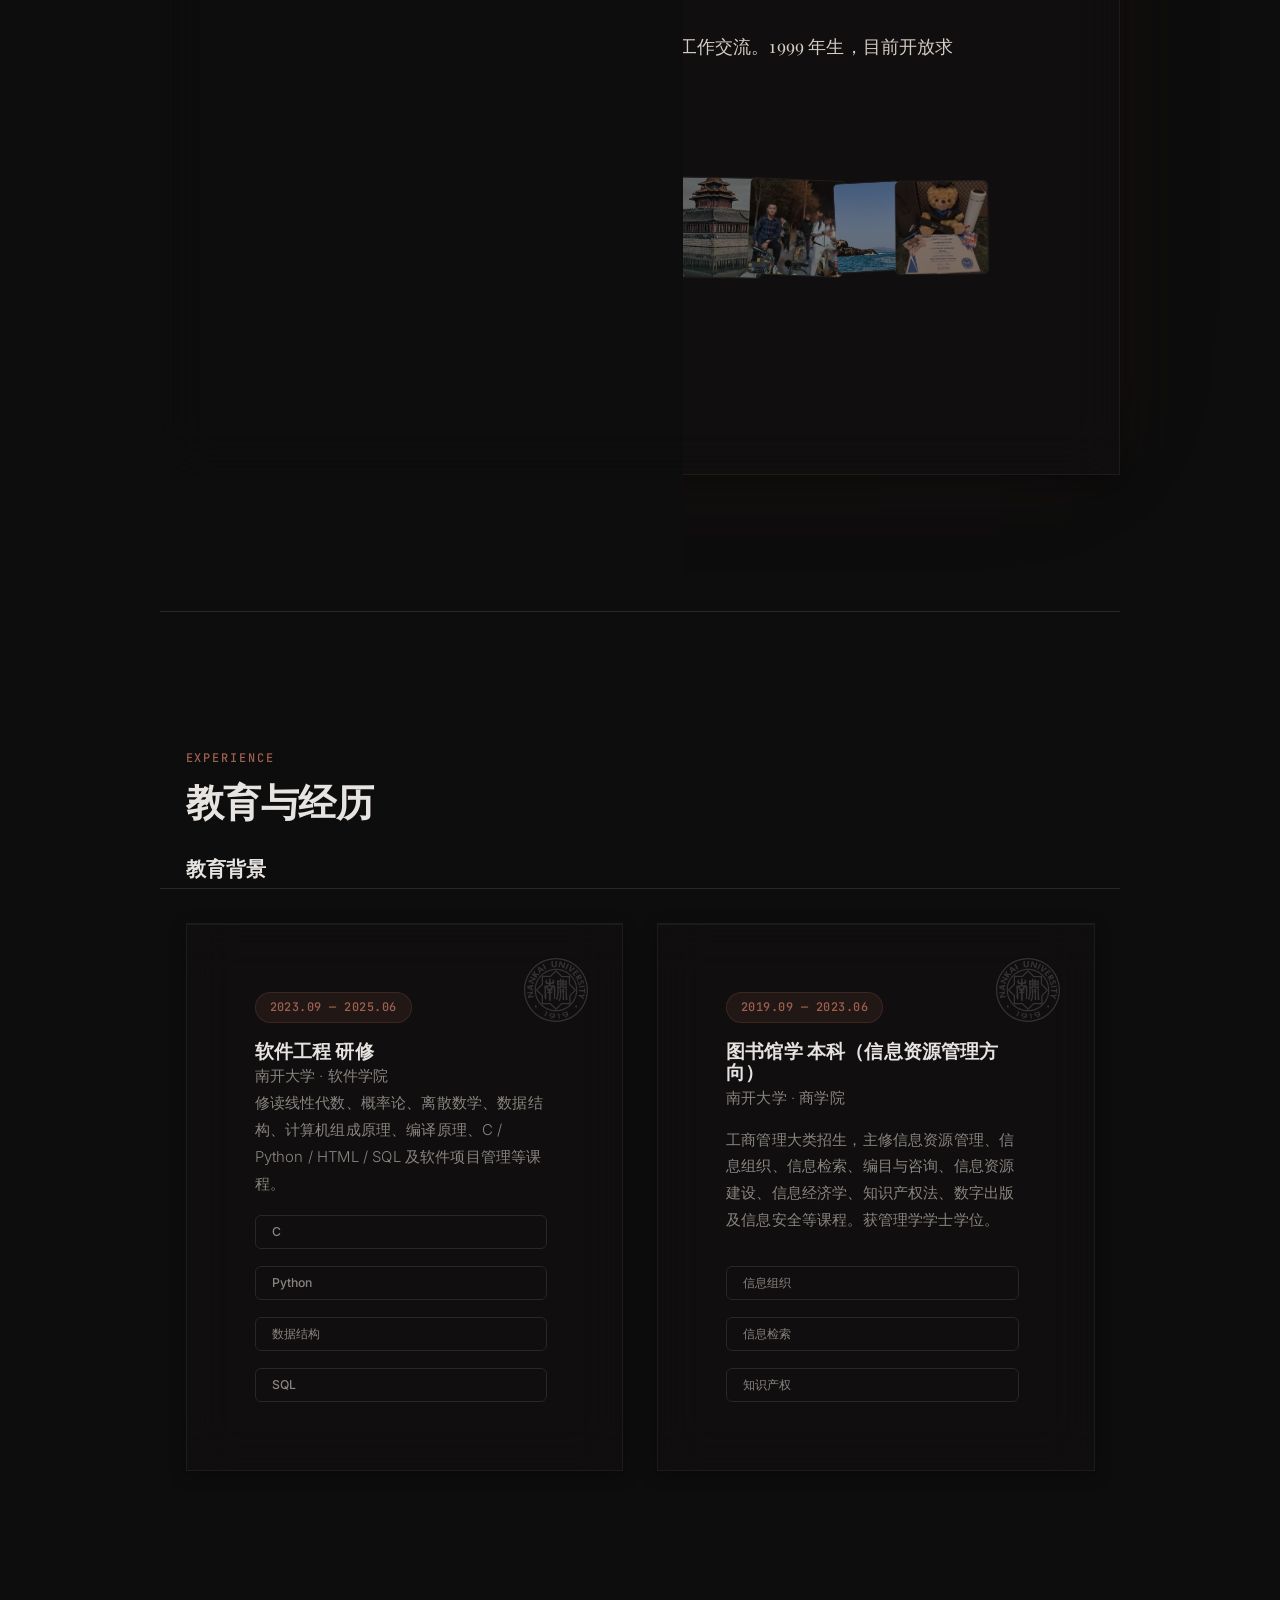
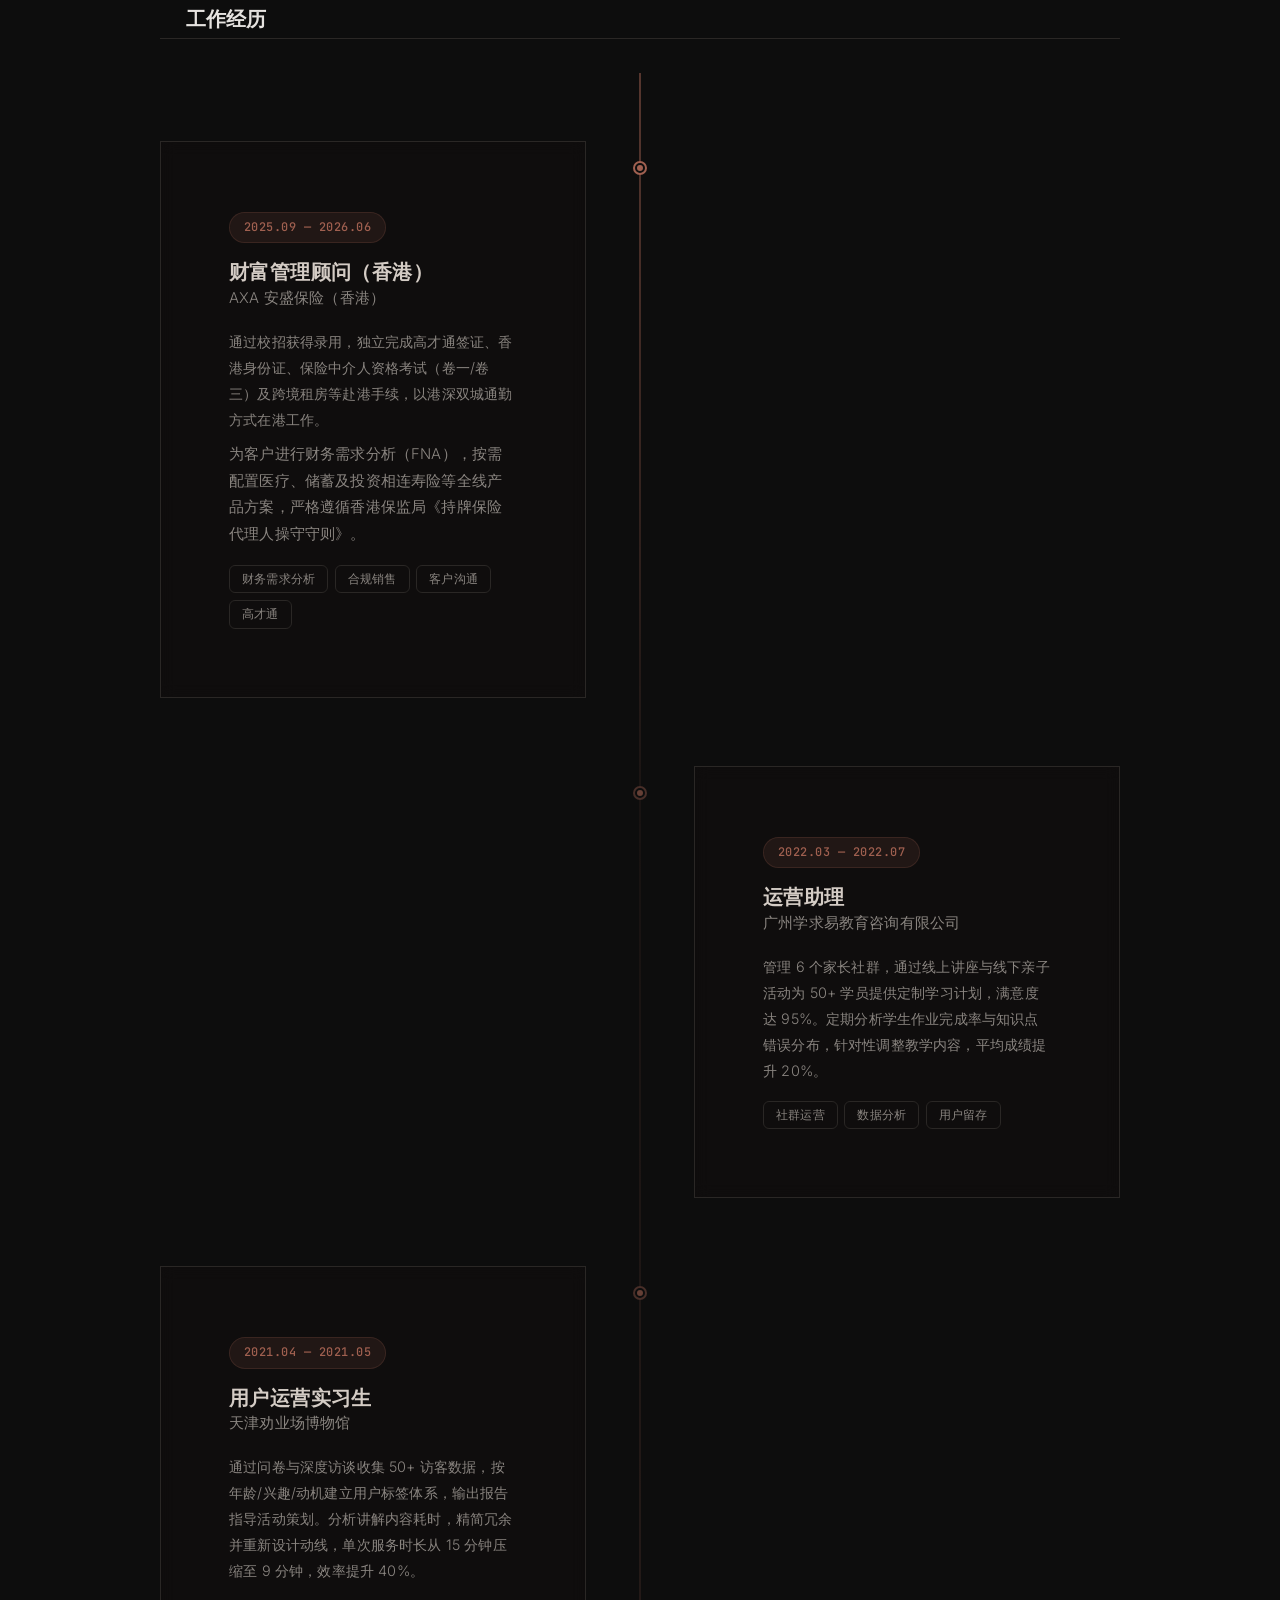
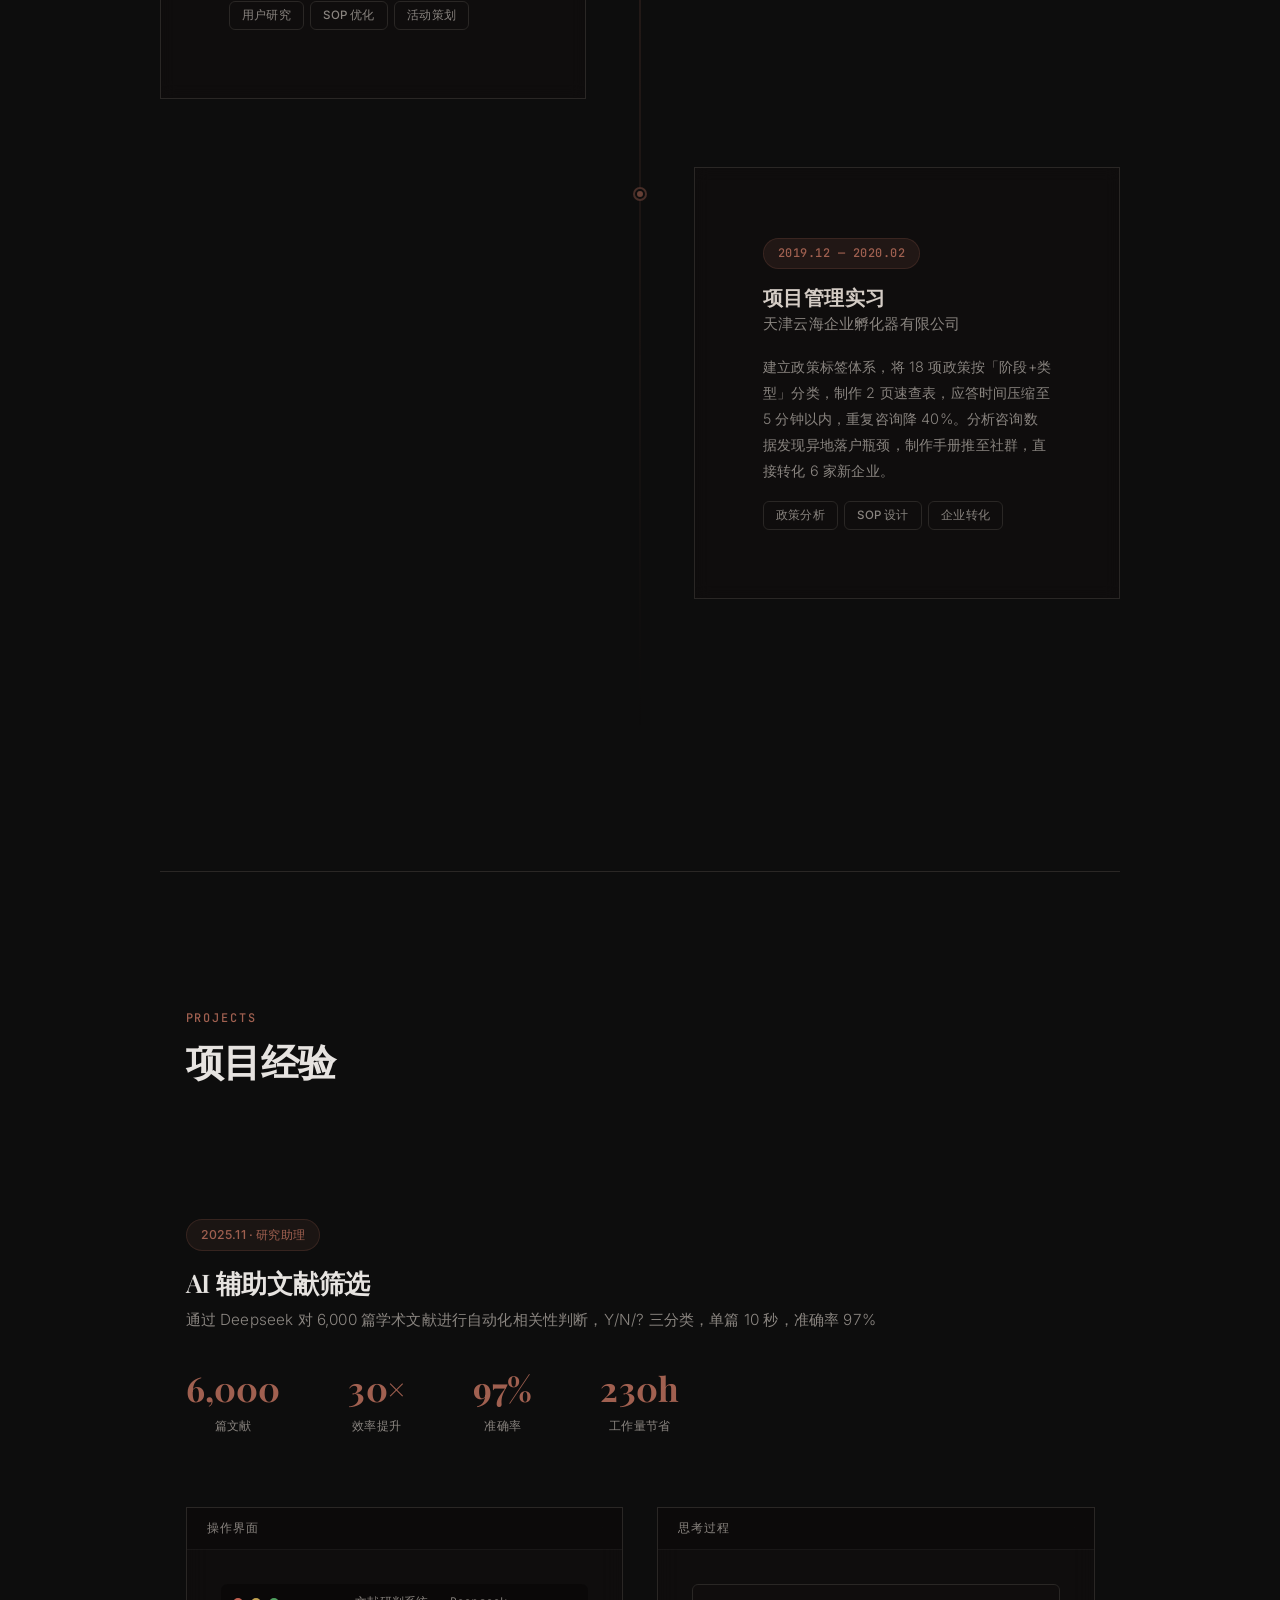
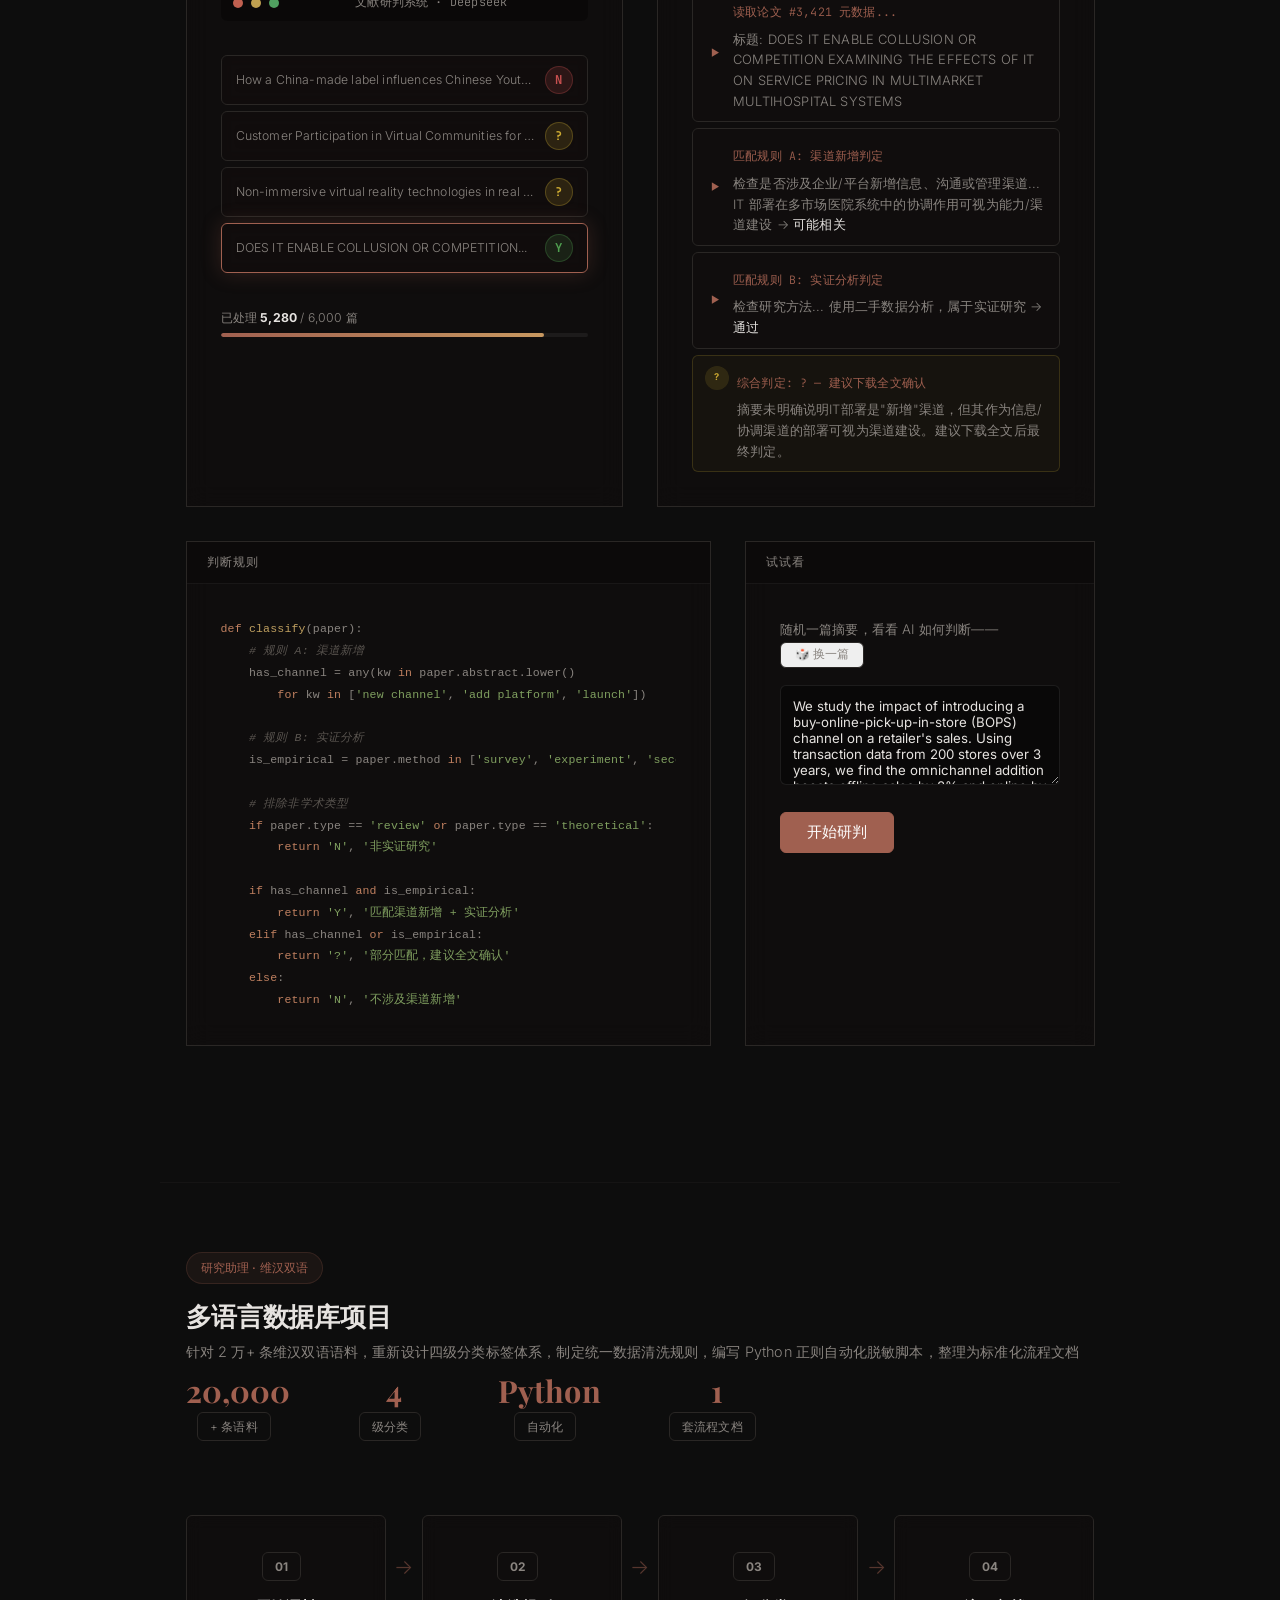
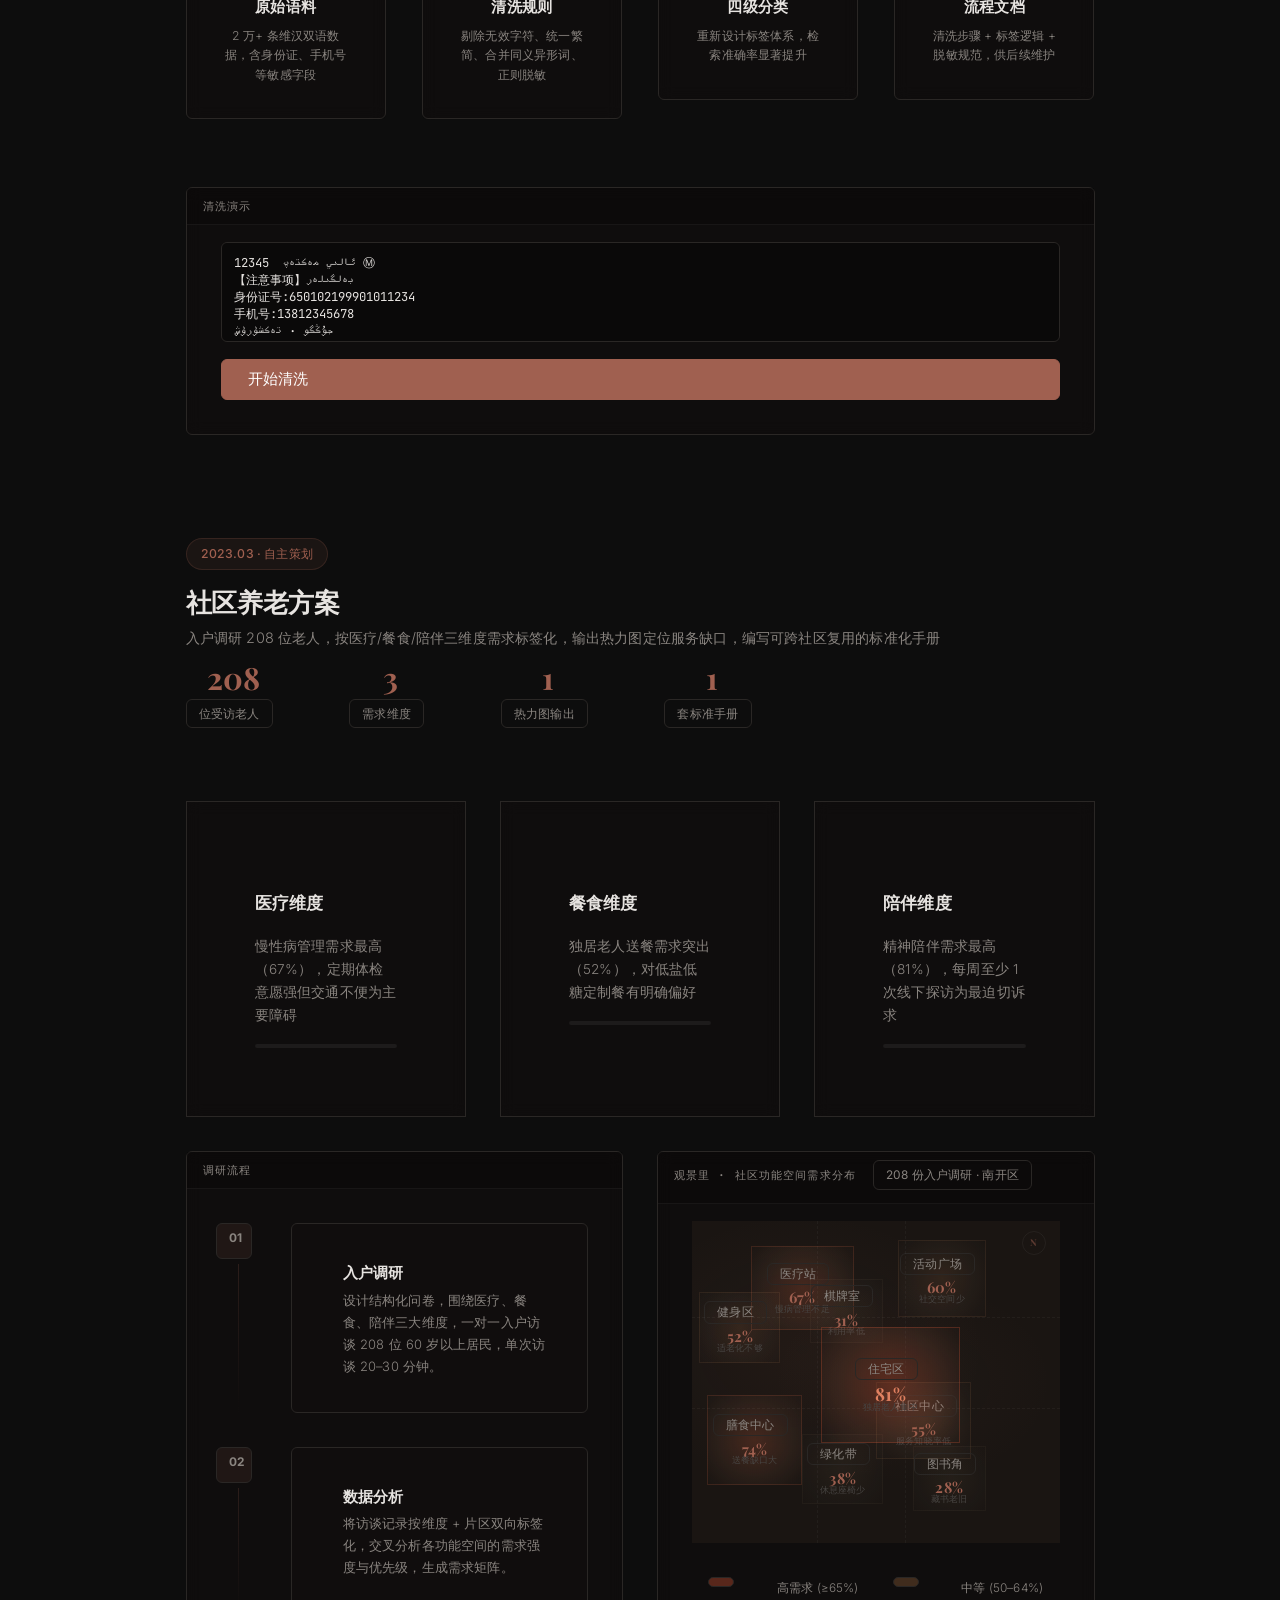
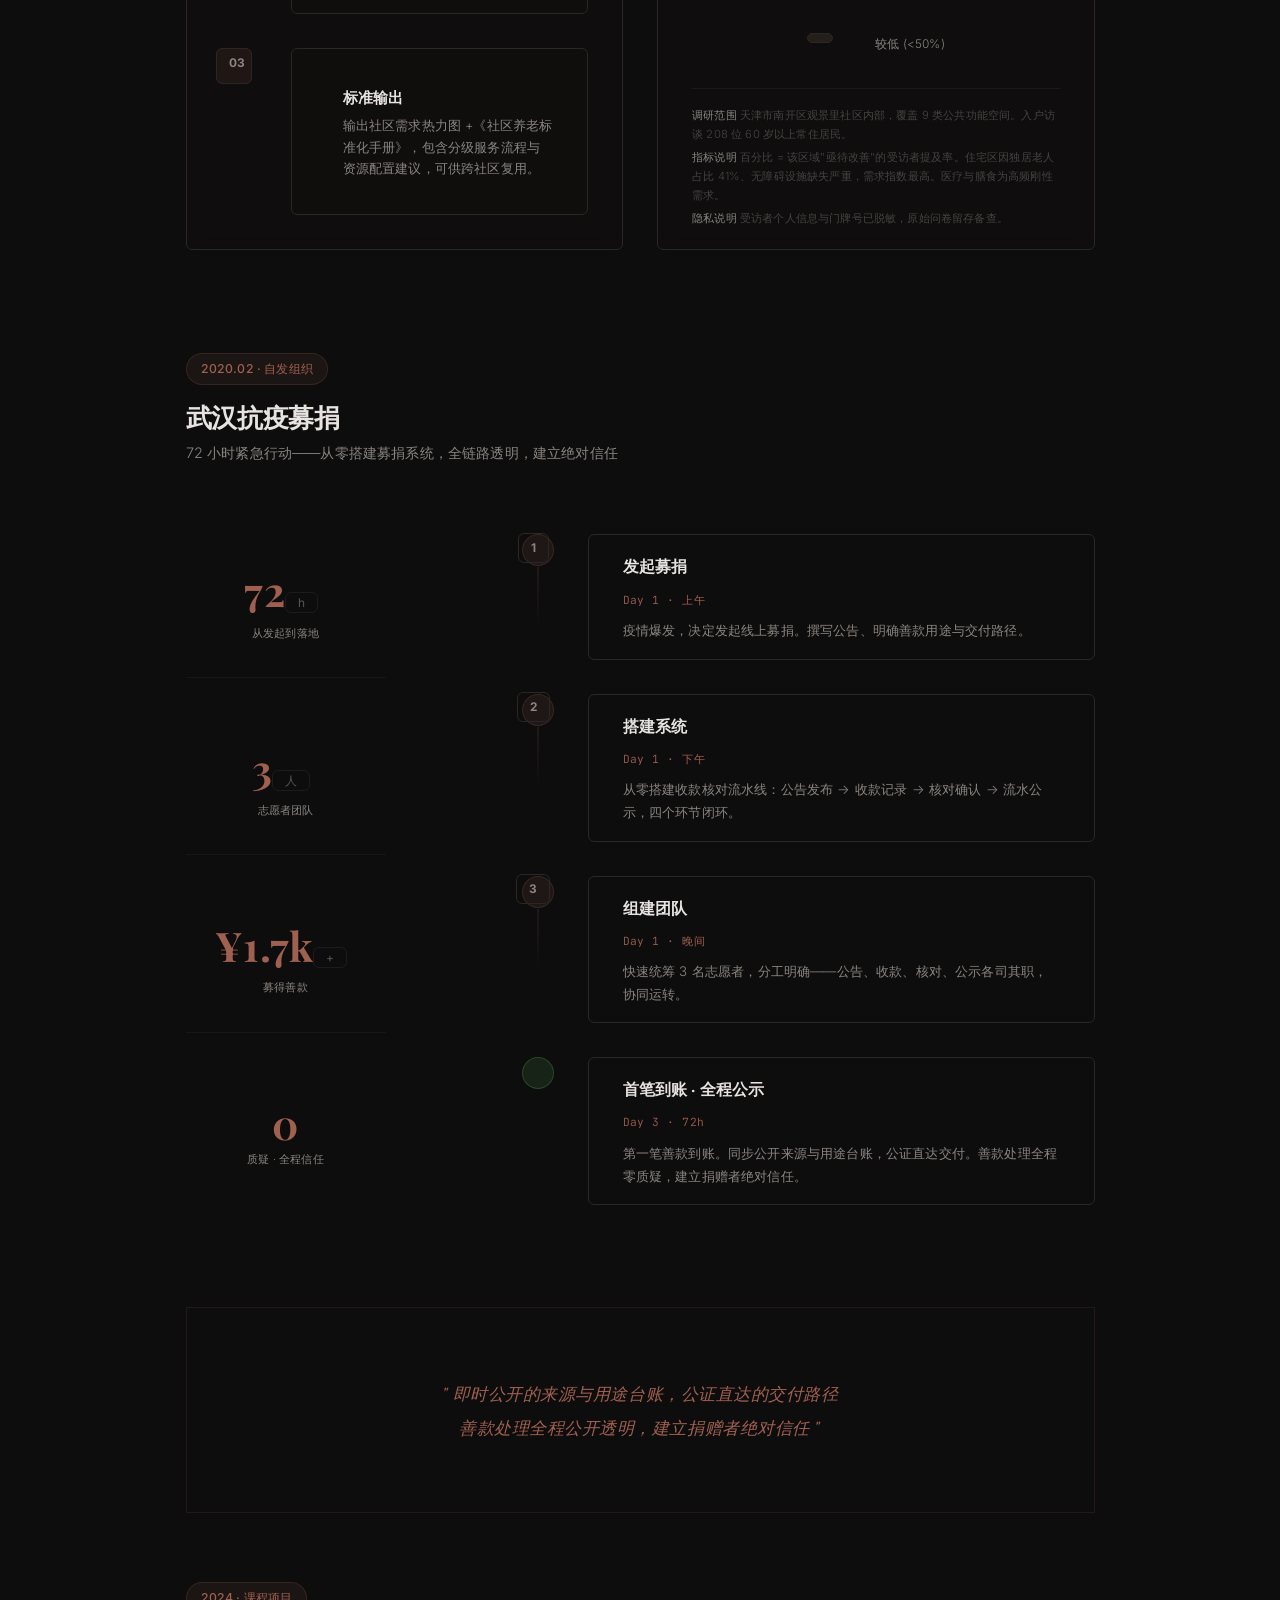
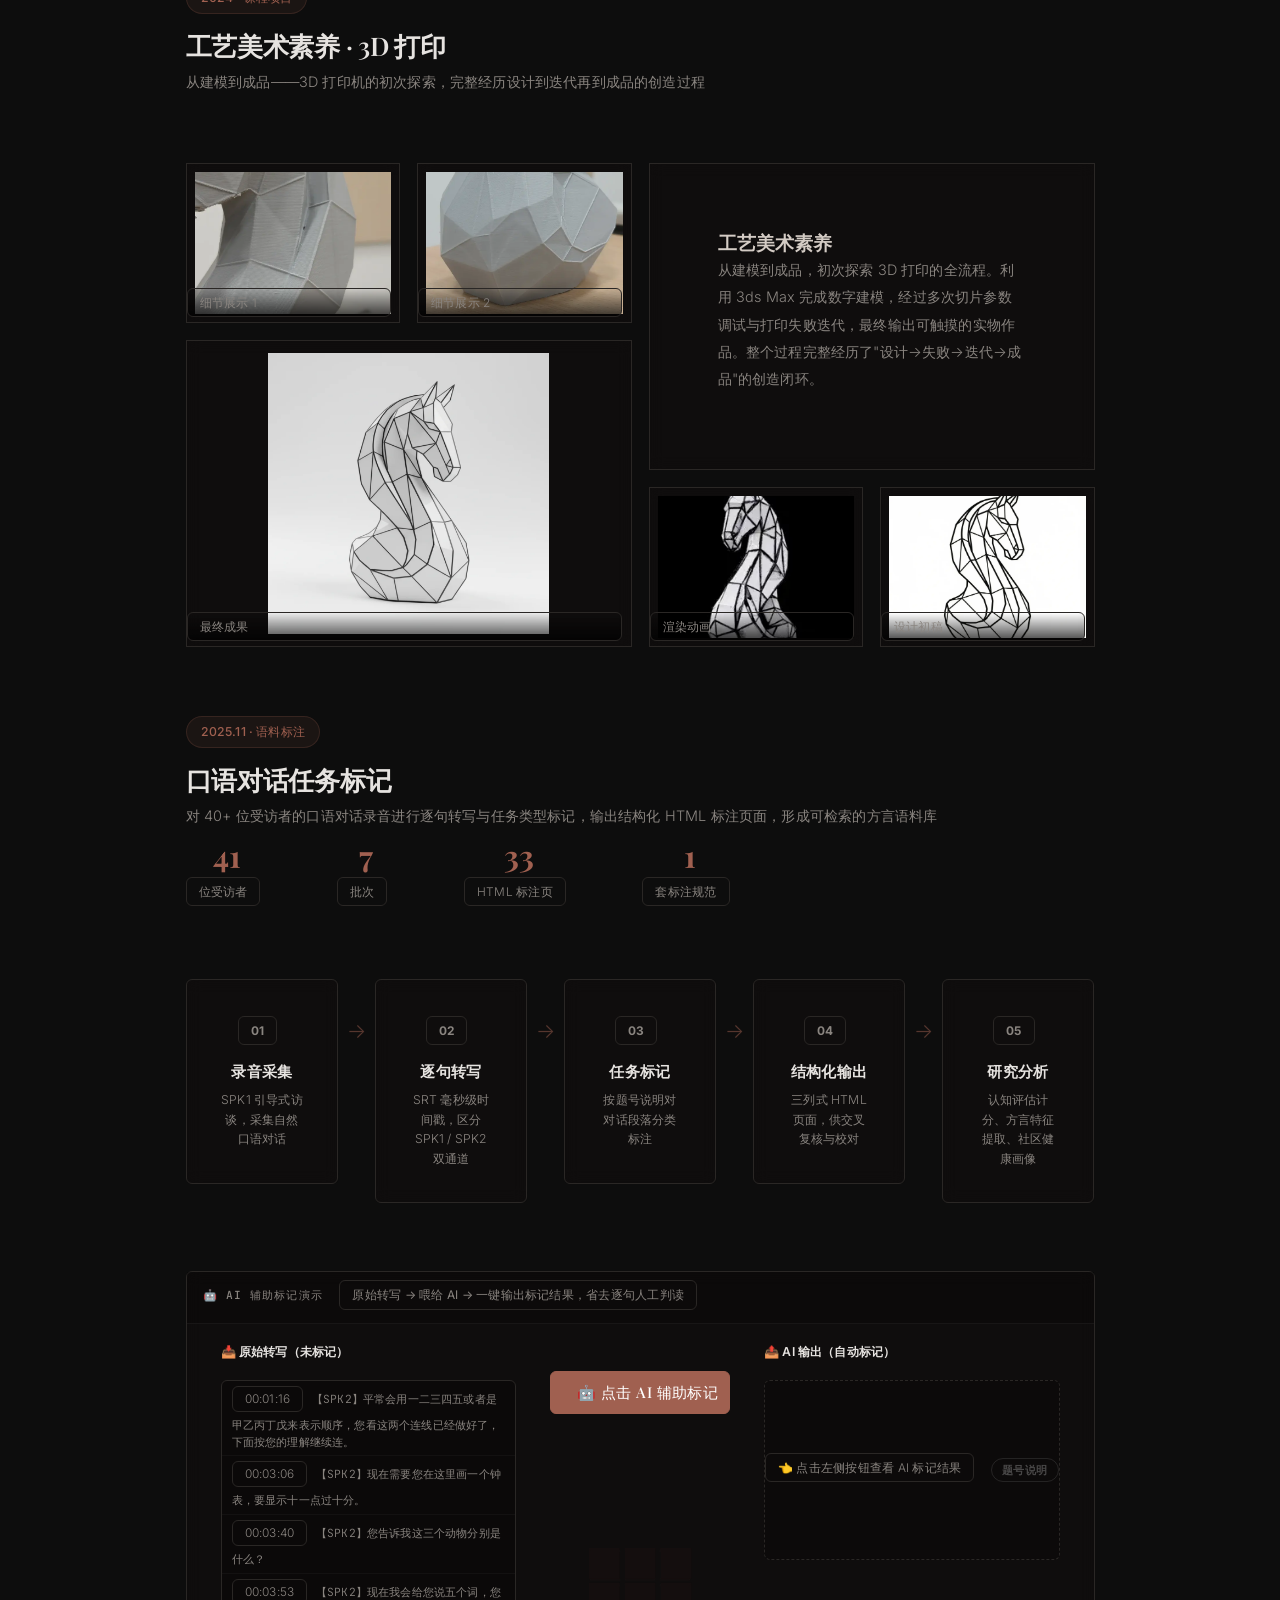
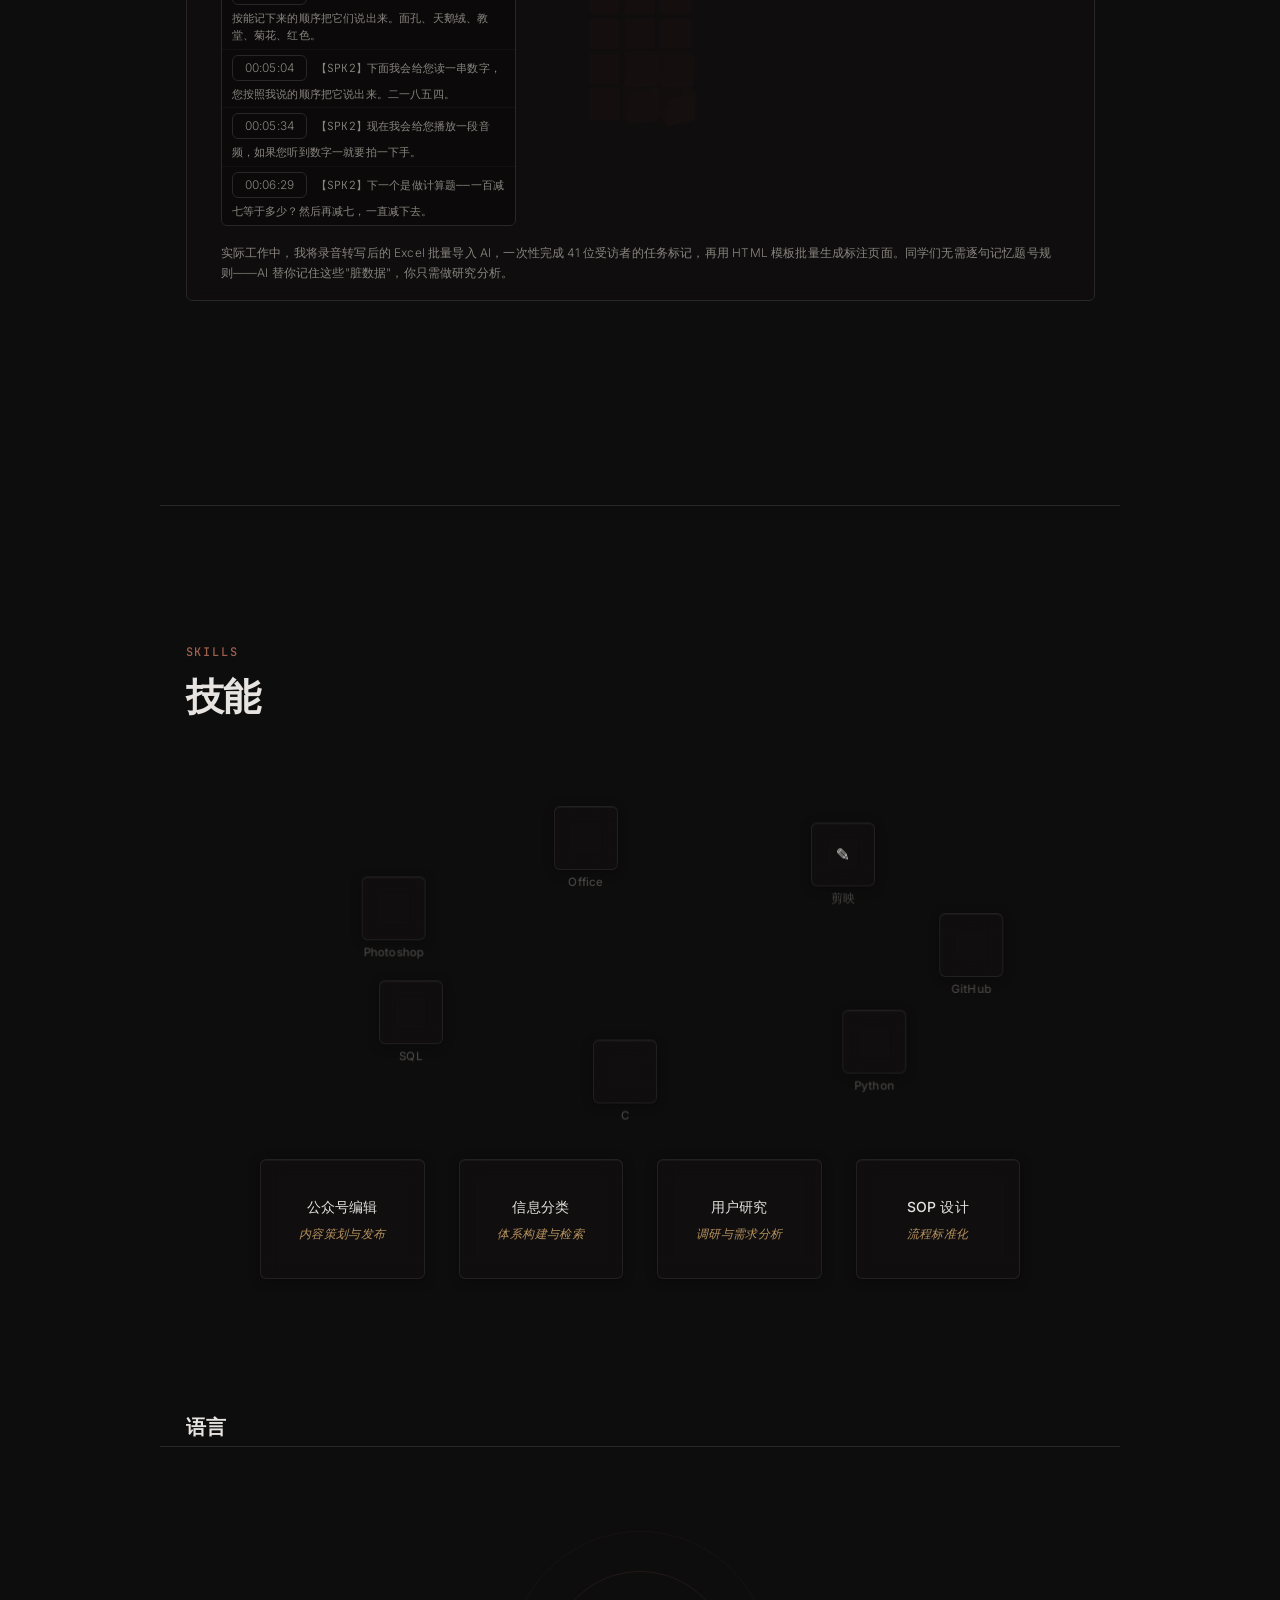
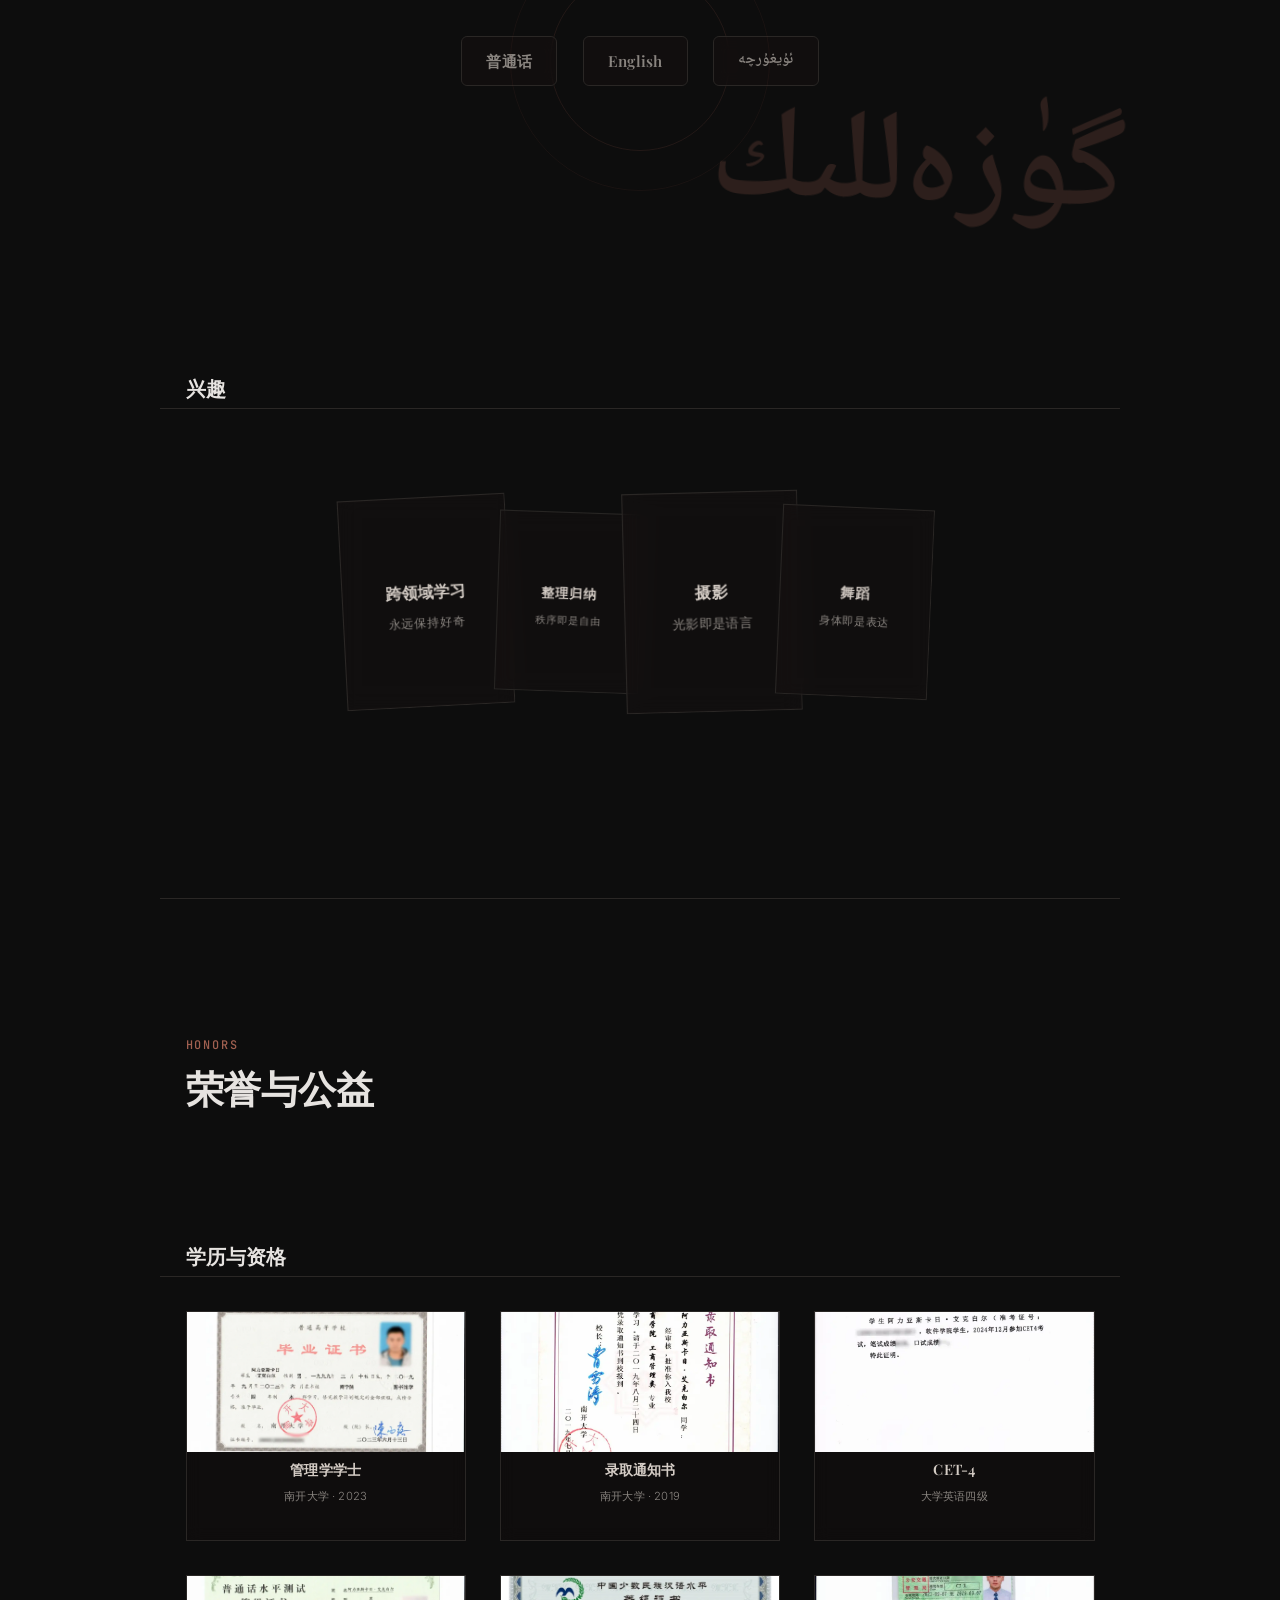
==== commit 2950a842: "Coda: 重写三场景，去苦情色彩，匹配友善/感恩/积极的明亮基调" ====
--- a/index.html
+++ b/index.html
@@ -1118,7 +1118,7 @@
   <div class="coda-text">
     <p class="coda-typewriter">以上，是这个网站能装下的我。</p>
 
-    <p class="coda-reveal">但一个人的全貌，永远比一份简历要宽。更多的我，不在这些标题和标签里 — 在凌晨帮朋友搬家的路上，在挂掉家里电话之后沉默的那几分钟里，在一件小事反复打磨到天亮的那种固执里。<em>友善、感恩、积极</em>，写出来六个字，活出来是一辈子的事。</p>
+    <p class="coda-reveal">但一个人的全貌，永远比一份简历要宽。更多的我，不在这些标题和标签里 — 在朋友开口之前就已经伸出手的那种本能里，在被帮助过后把它记住、再传递下去的那种自觉里，在寻常日子里依然不肯把今天随随便便过掉的那种认真里。<em>友善、感恩、积极</em>，写出来六个字，活出来是一辈子的事。</p>
 
     <p class="coda-reveal">还有很多没放进来。有些是因为来不及整理，有些是因为它们正在发生。工作、学习、生活，不是我简历上的三个分栏，是我每一天活成自己的三块舞台。而这个网站，只是其中一扇窗。</p>
 
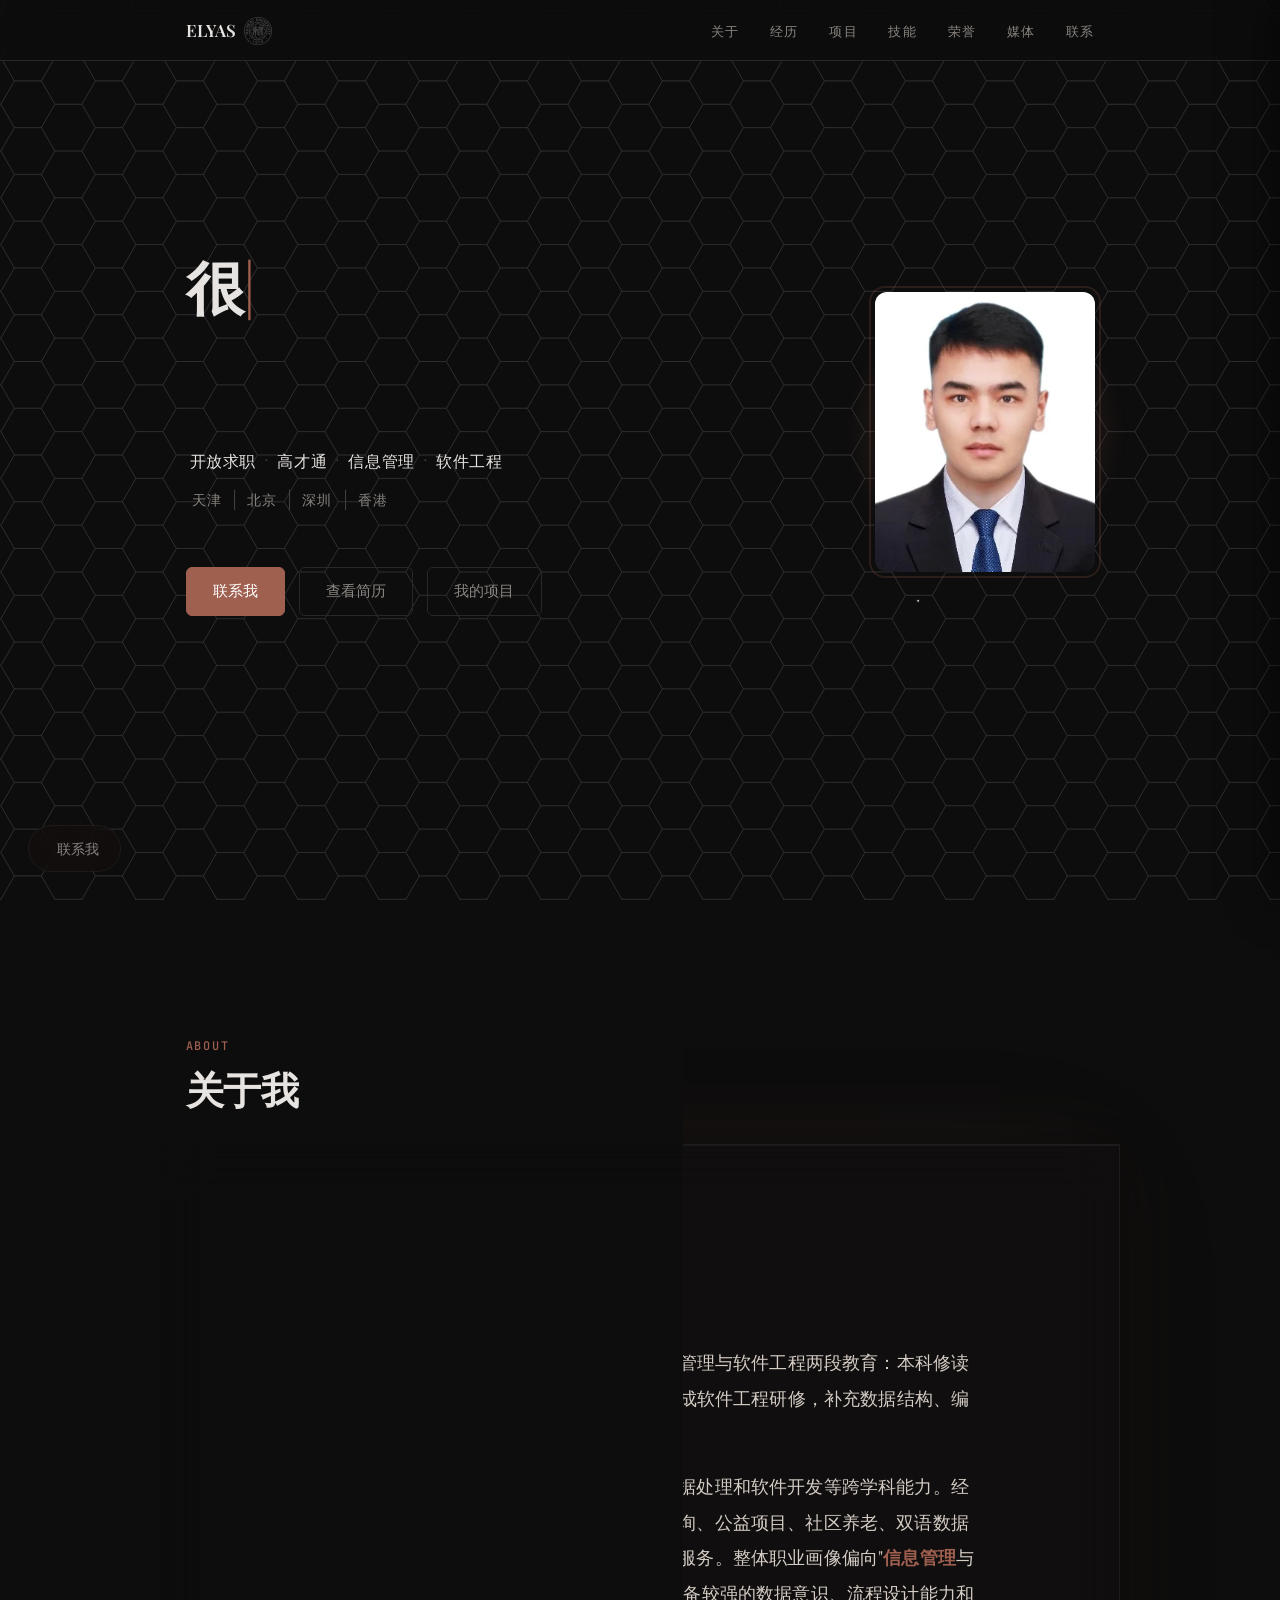
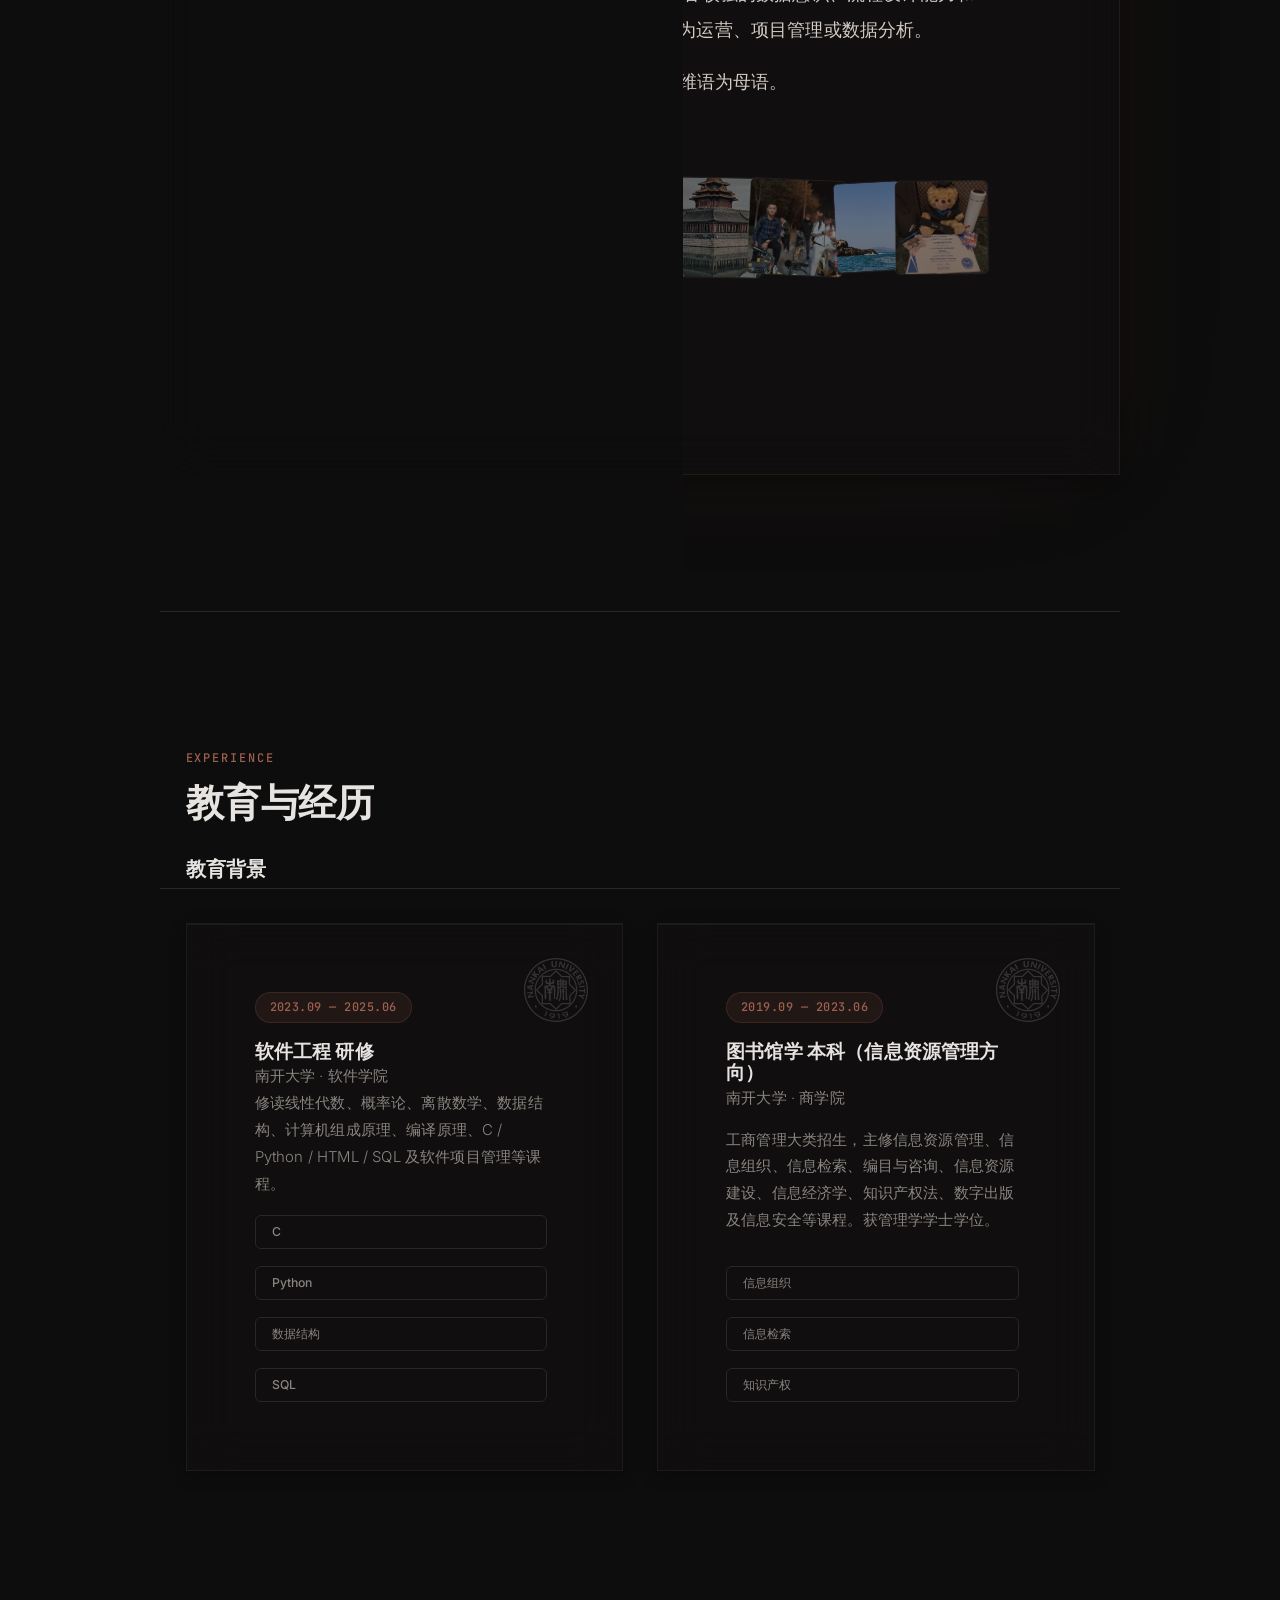
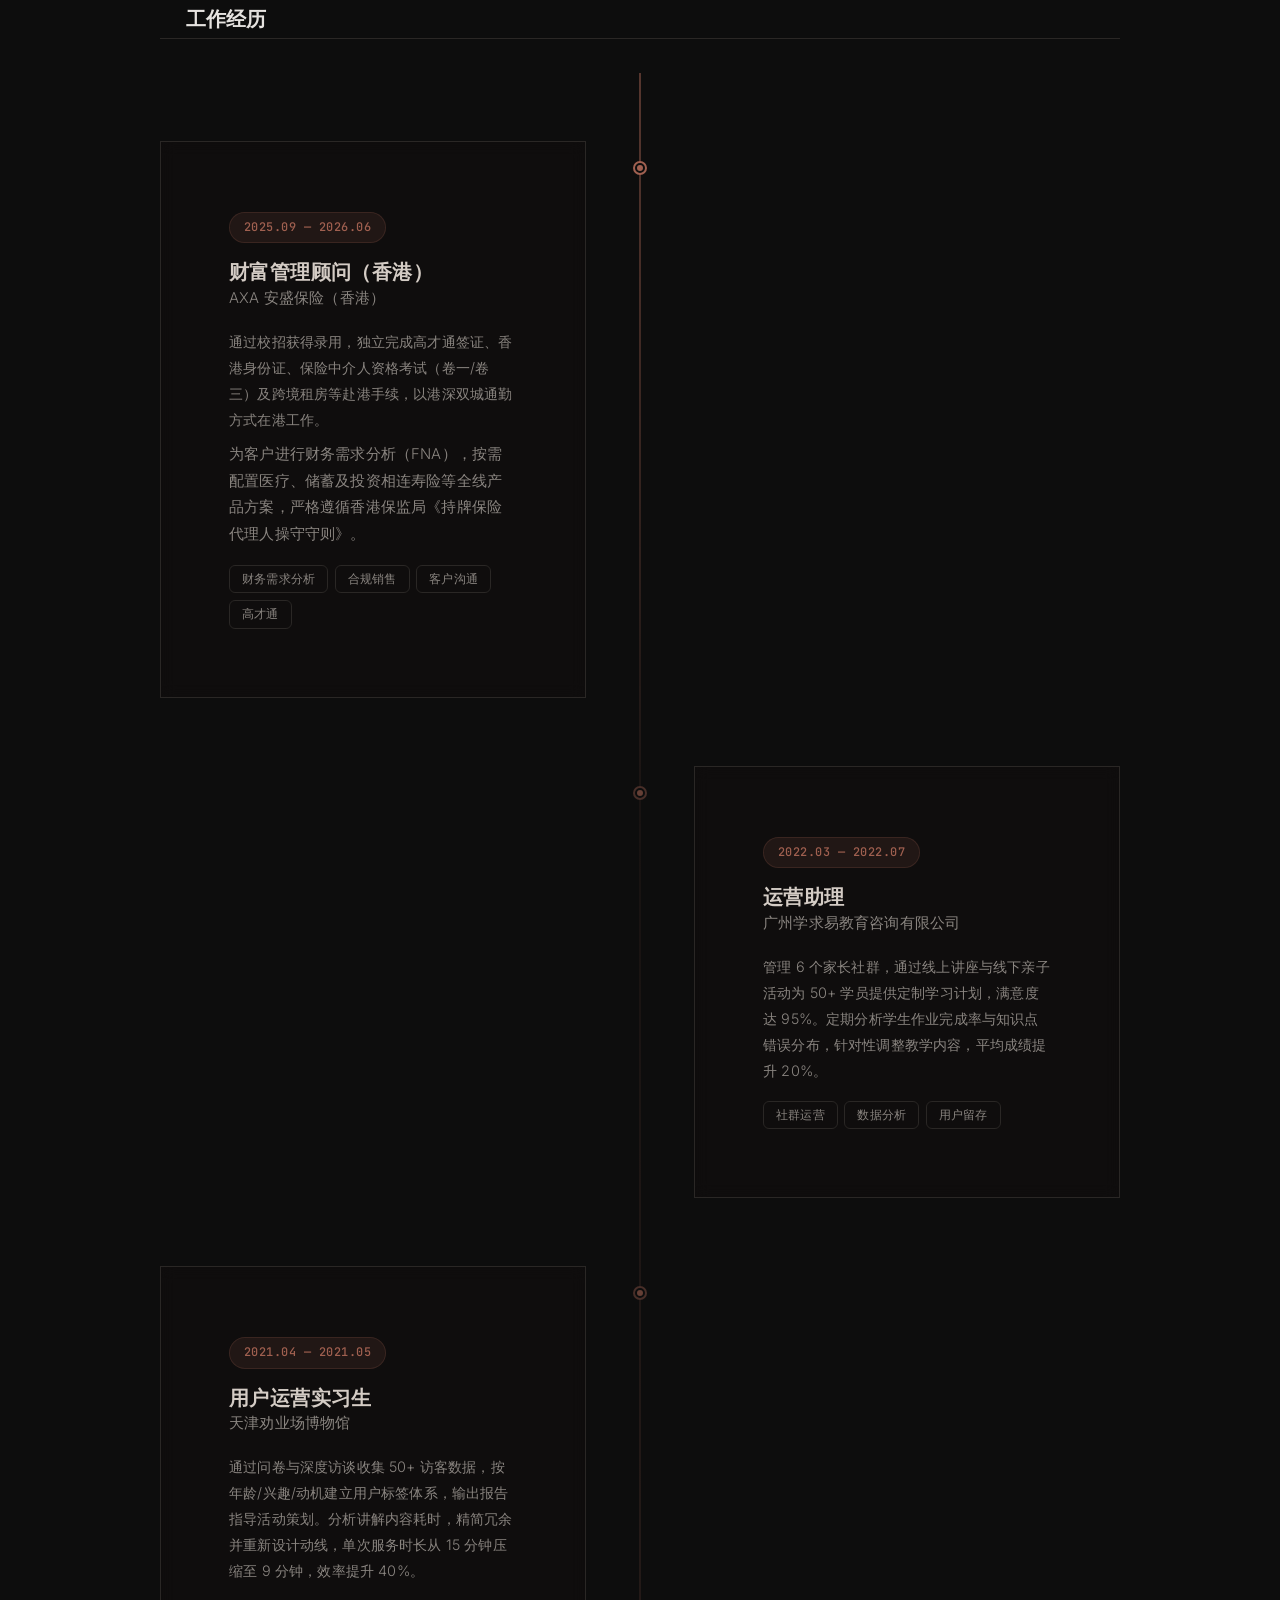
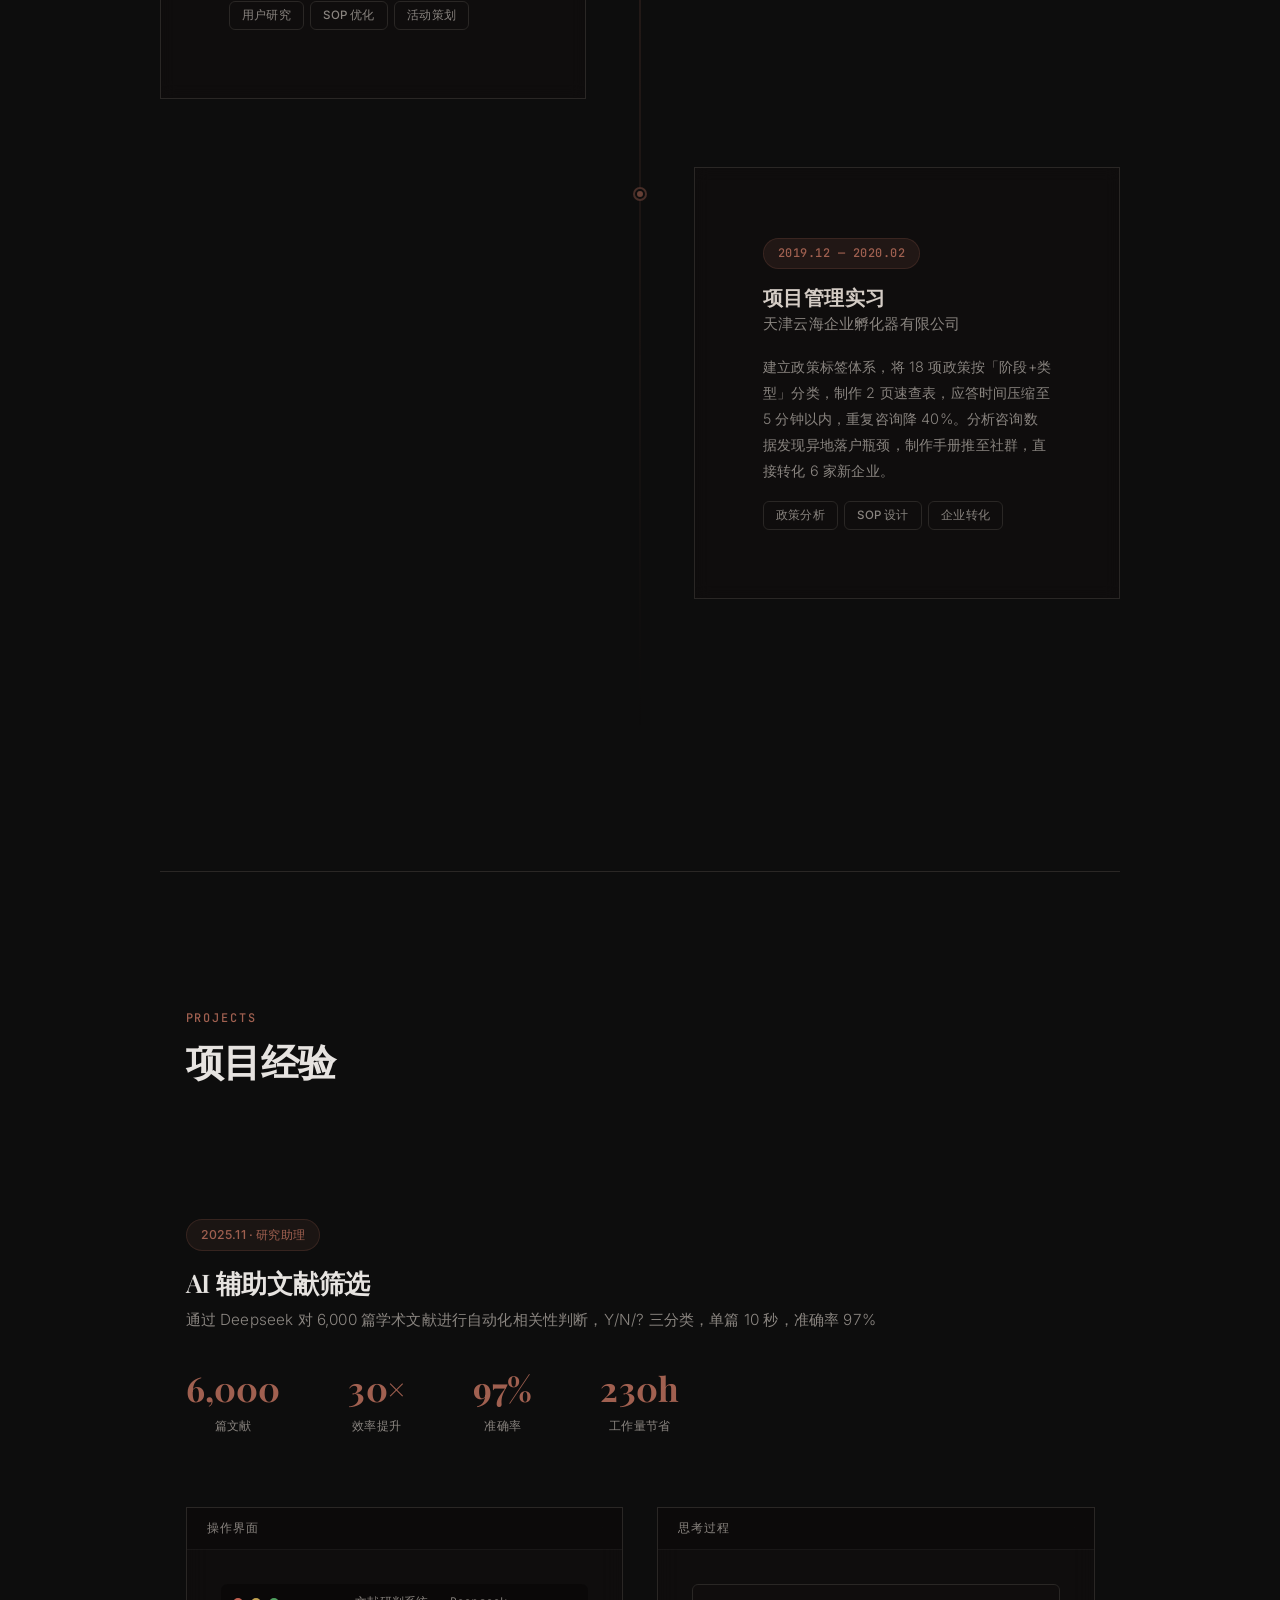
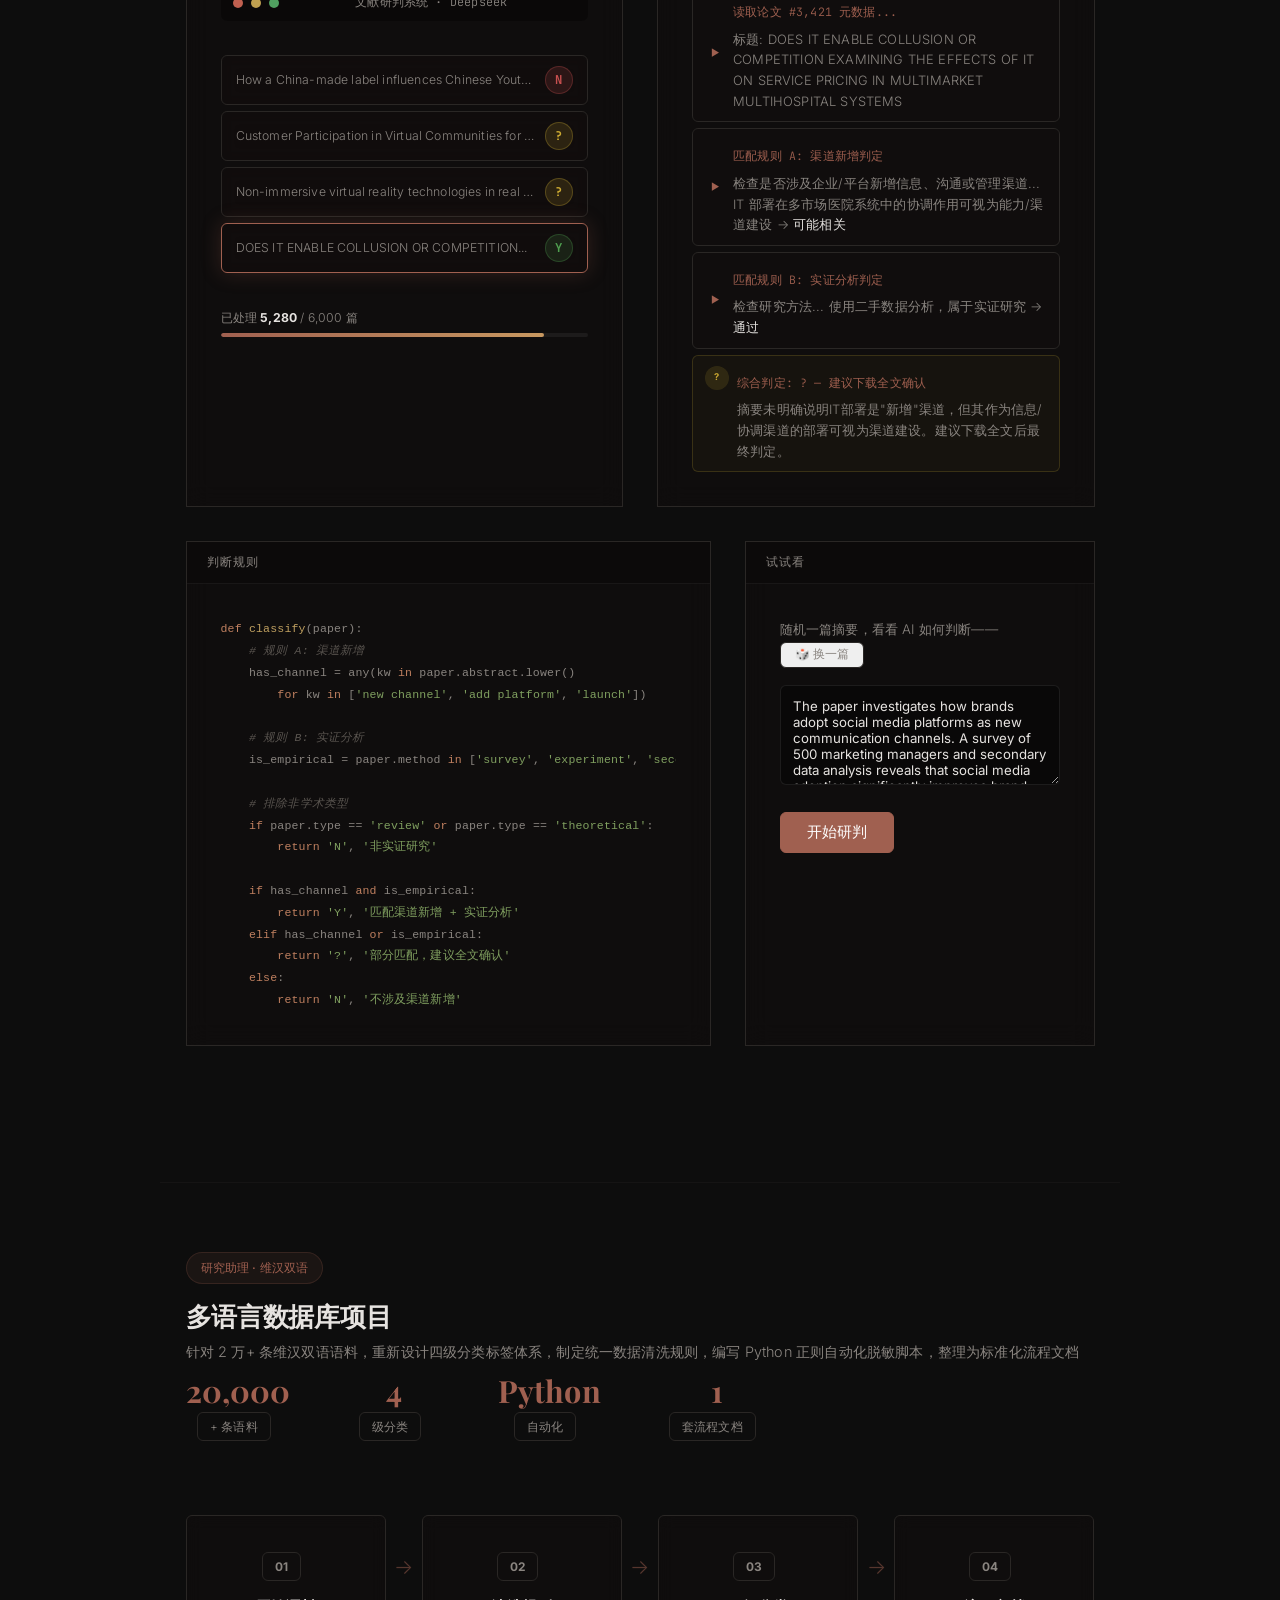
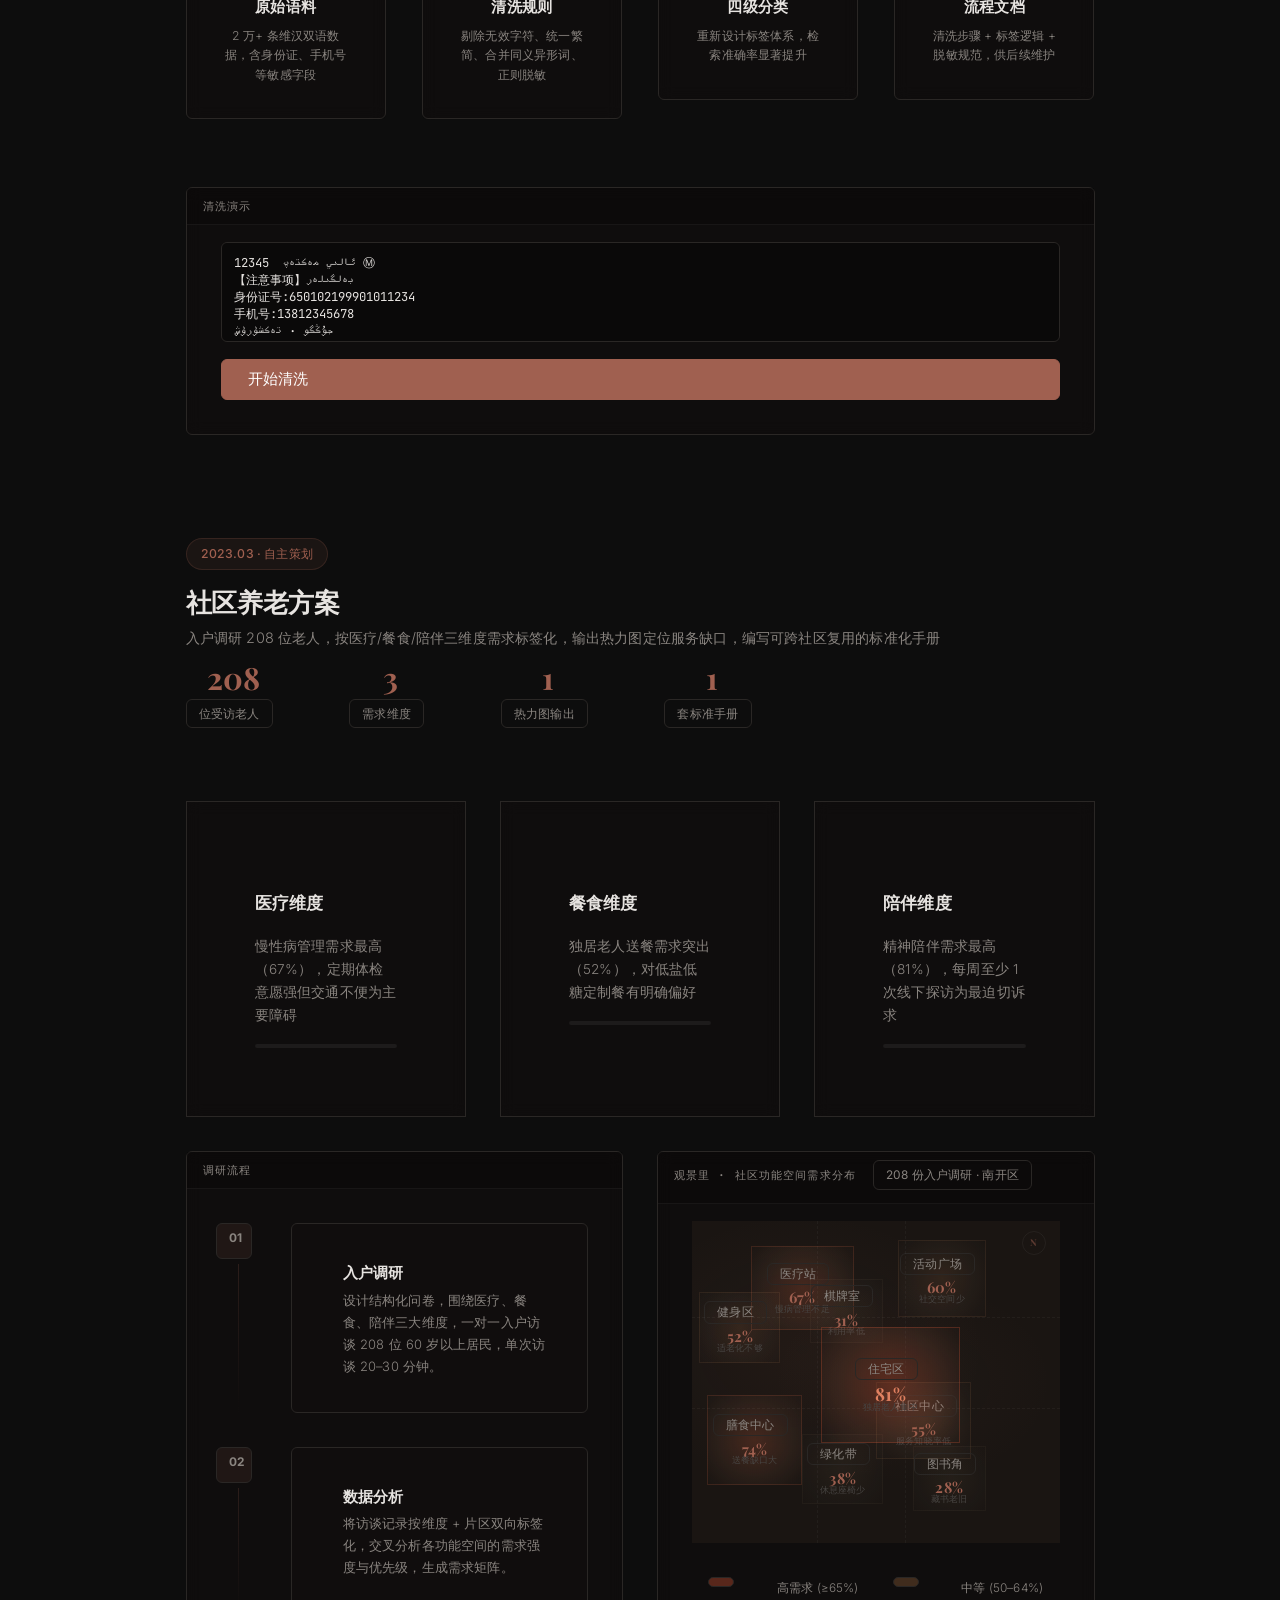
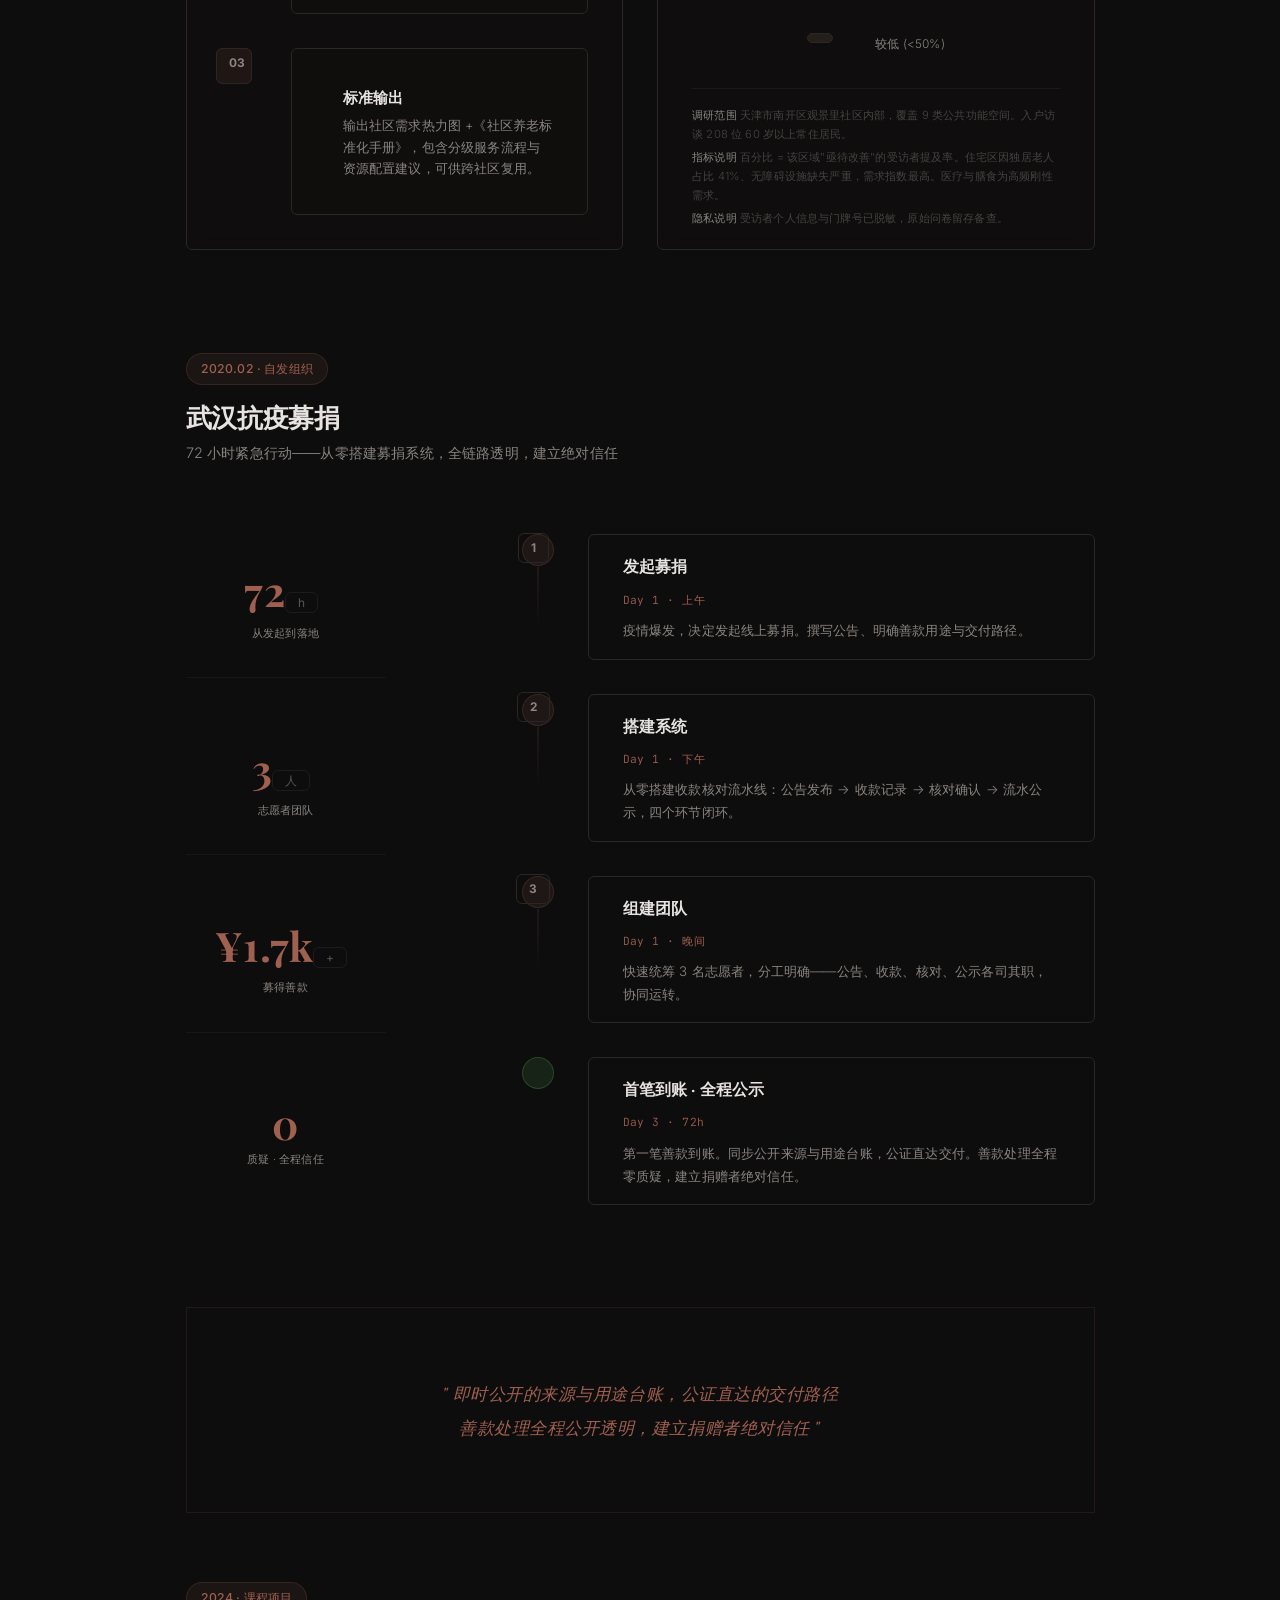
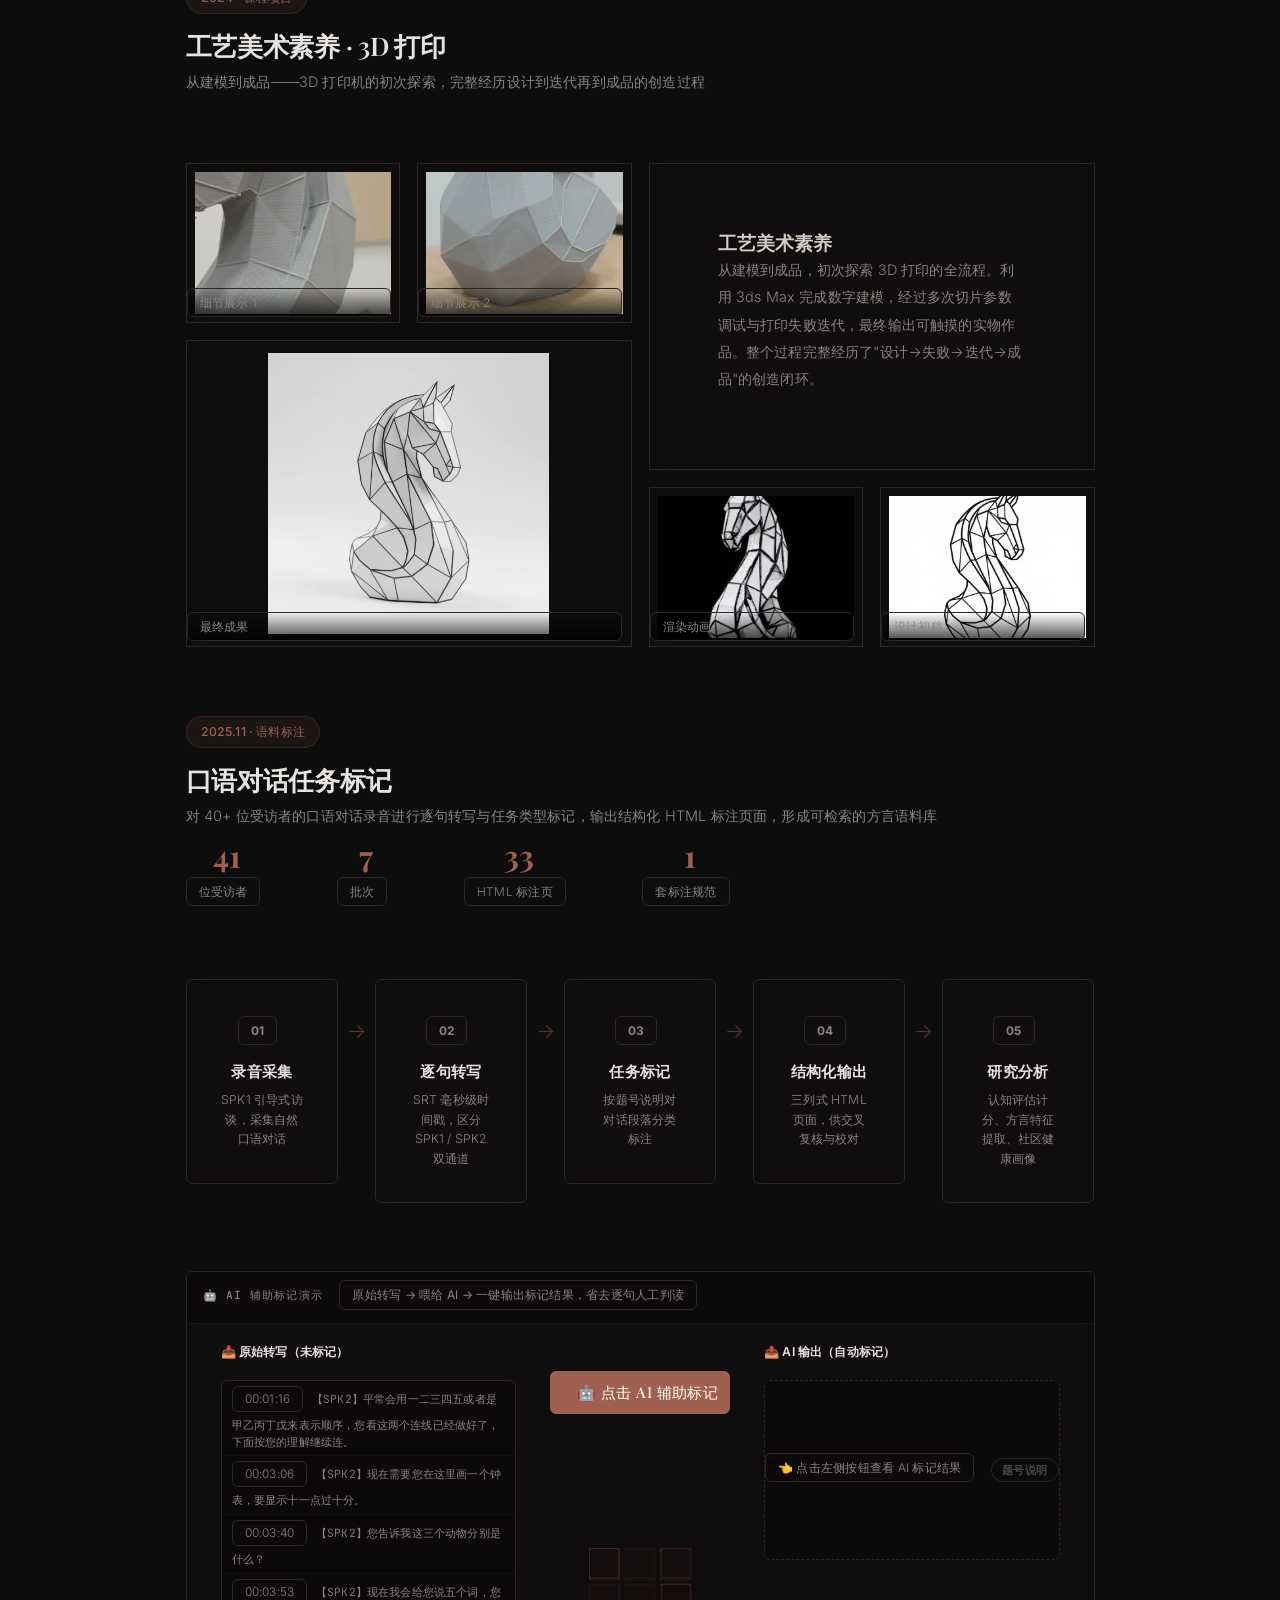
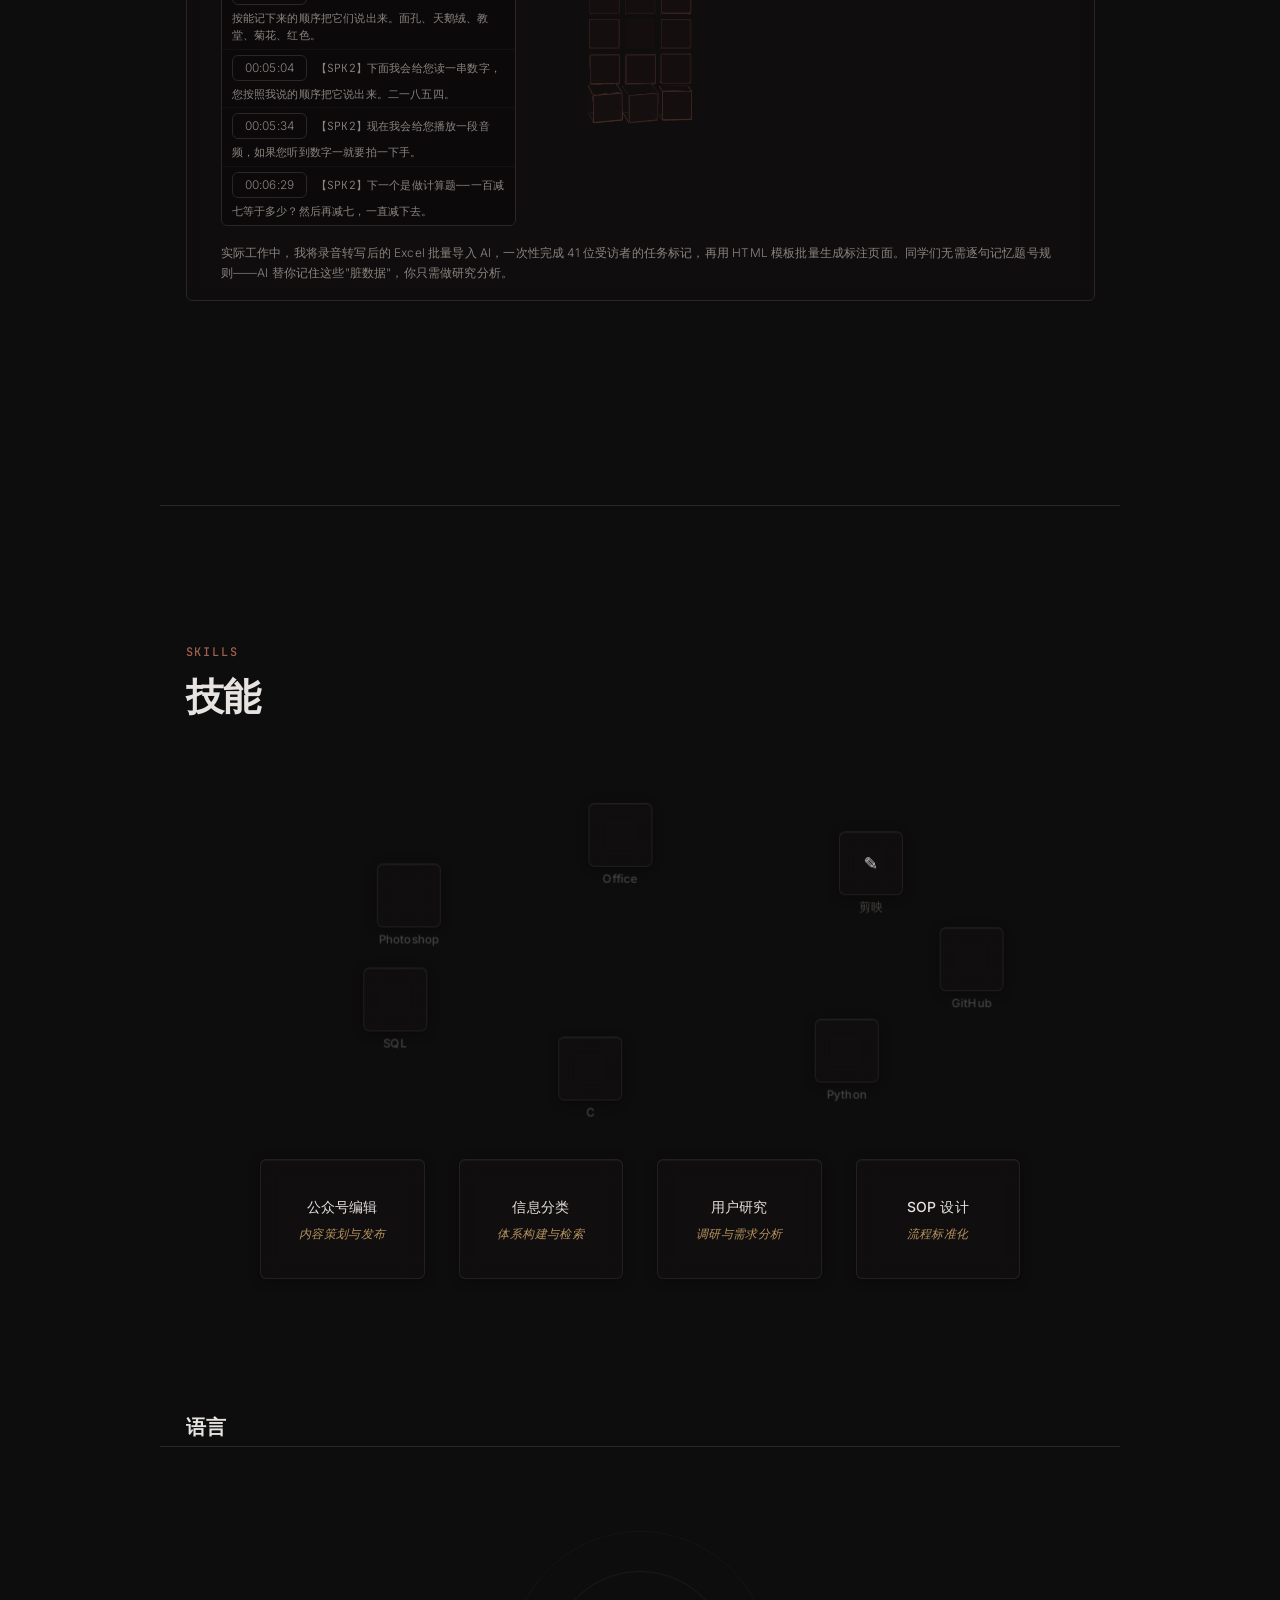
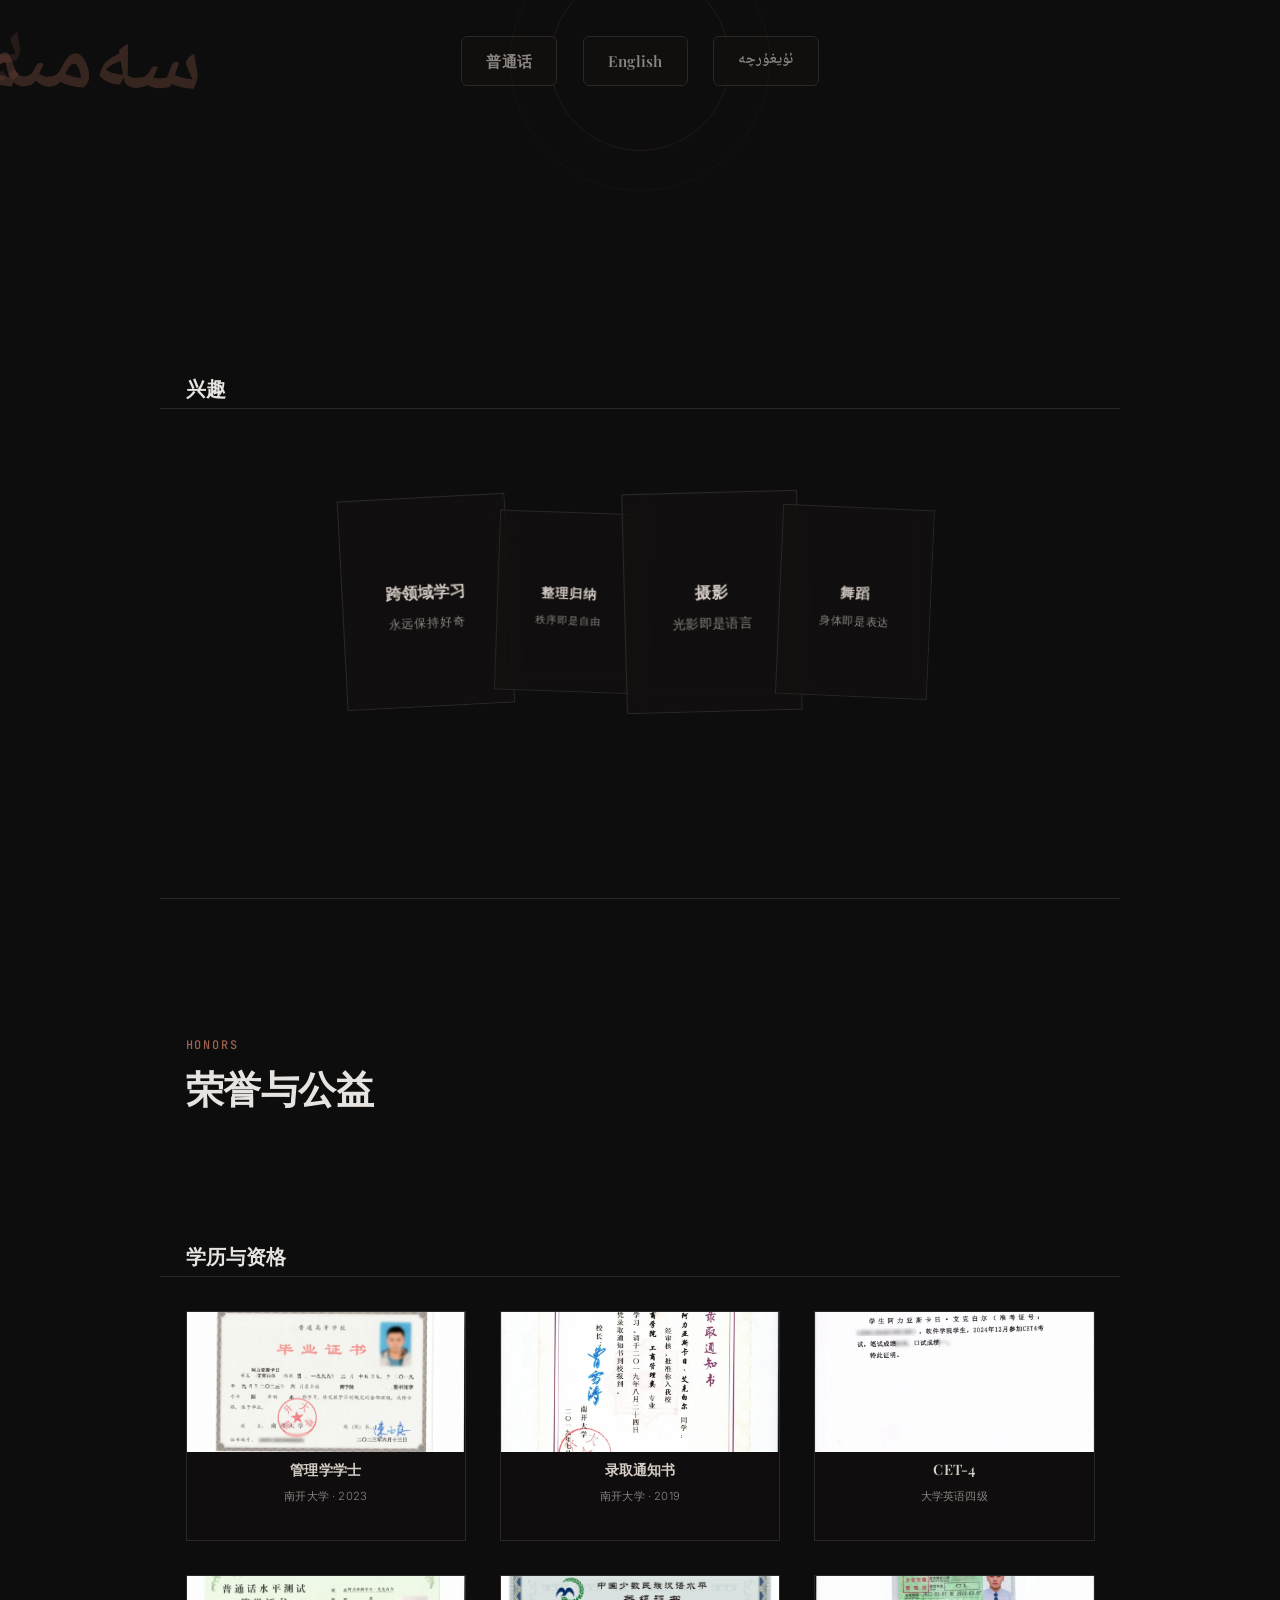
==== commit a37dbc0b: "重写「关于我」文案：修正教育表述（研修非辅修），统一求职方向为项目管理，关键词主题色高亮 Co-Authored-By: Claude <noreply@anthropic.com>" ====
--- a/index.html
+++ b/index.html
@@ -92,11 +92,11 @@
       <span>管理学学士</span>
     </p>
 
-    <p>维吾尔族，南开大学管理学学士，辅修软件工程。信息组织与检索出身，后补了数据结构、编译原理等工科训练，知识结构文理各半。</p>
-
-    <p class="about-highlight">最擅长让海量信息变得可筛选、可判断。曾为学术研究设计 Y/N/? 三分类规则，通过 AI 对 6,000 篇文献自动筛选，单篇从 5 分钟压到 10 秒，准确率 97%；独立策划社区养老调研，入户 208 位老人做需求标签化，输出热力图和可跨社区复用的标准化手册。信息分类、SOP 设计、用户研究——这几个方向反复在做，越做越顺手。</p>
-
-    <p>持香港高才通签证。维语母语、普通话、英语可工作交流。1999 年生，目前开放求职，方向是运营、项目协调或数据分析。</p>
+    <p>南开大学<em>管理学</em>学士，维吾尔族，先后接受信息管理与软件工程两段教育：本科修读图书馆学（信息资源管理方向），毕业后继续完成软件工程研修，补充数据结构、编译原理等计算机核心课程。</p>
+
+    <p class="about-highlight">我具备信息组织、用户研究、项目管理、数据处理和软件开发等跨学科能力。经历覆盖企业运营、博物馆用户服务、教育咨询、公益项目、社区养老、双语数据库建设、人工智能辅助文献筛选及国际活动服务。整体职业画像偏向"<em>信息管理</em>与<em>技术结合</em>的<em>运营</em>及<em>项目管理</em>型人才"，同时具备较强的数据意识、流程设计能力和跨团队沟通能力。目前开放求职，求职方向为运营、项目管理或数据分析。</p>
+
+    <p>持香港<em>高才通</em>签证。英语、普通话可工作交流，维语为母语。</p>
 
     <!-- 生活/工作图片廊 — 歪扭堆叠，默认灰阶，hover 高亮 -->
     <div class="about-gallery">
--- a/css/style.css
+++ b/css/style.css
@@ -360,6 +360,12 @@
 .about-highlight {
   padding-left: var(--space-md);
   border-left: 2px solid rgba(160,96,80,0.35);
+}
+/* 段落内关键词高亮：主题色（勃艮第红）+ 加粗，覆盖 em 默认斜体 */
+.about-narrative em {
+  color: var(--accent);
+  font-style: normal;
+  font-weight: 600;
 }
 
 /* ——— 关于我 · 生活画廊（歪扭堆叠一排，灰阶→hover 高亮）——— */
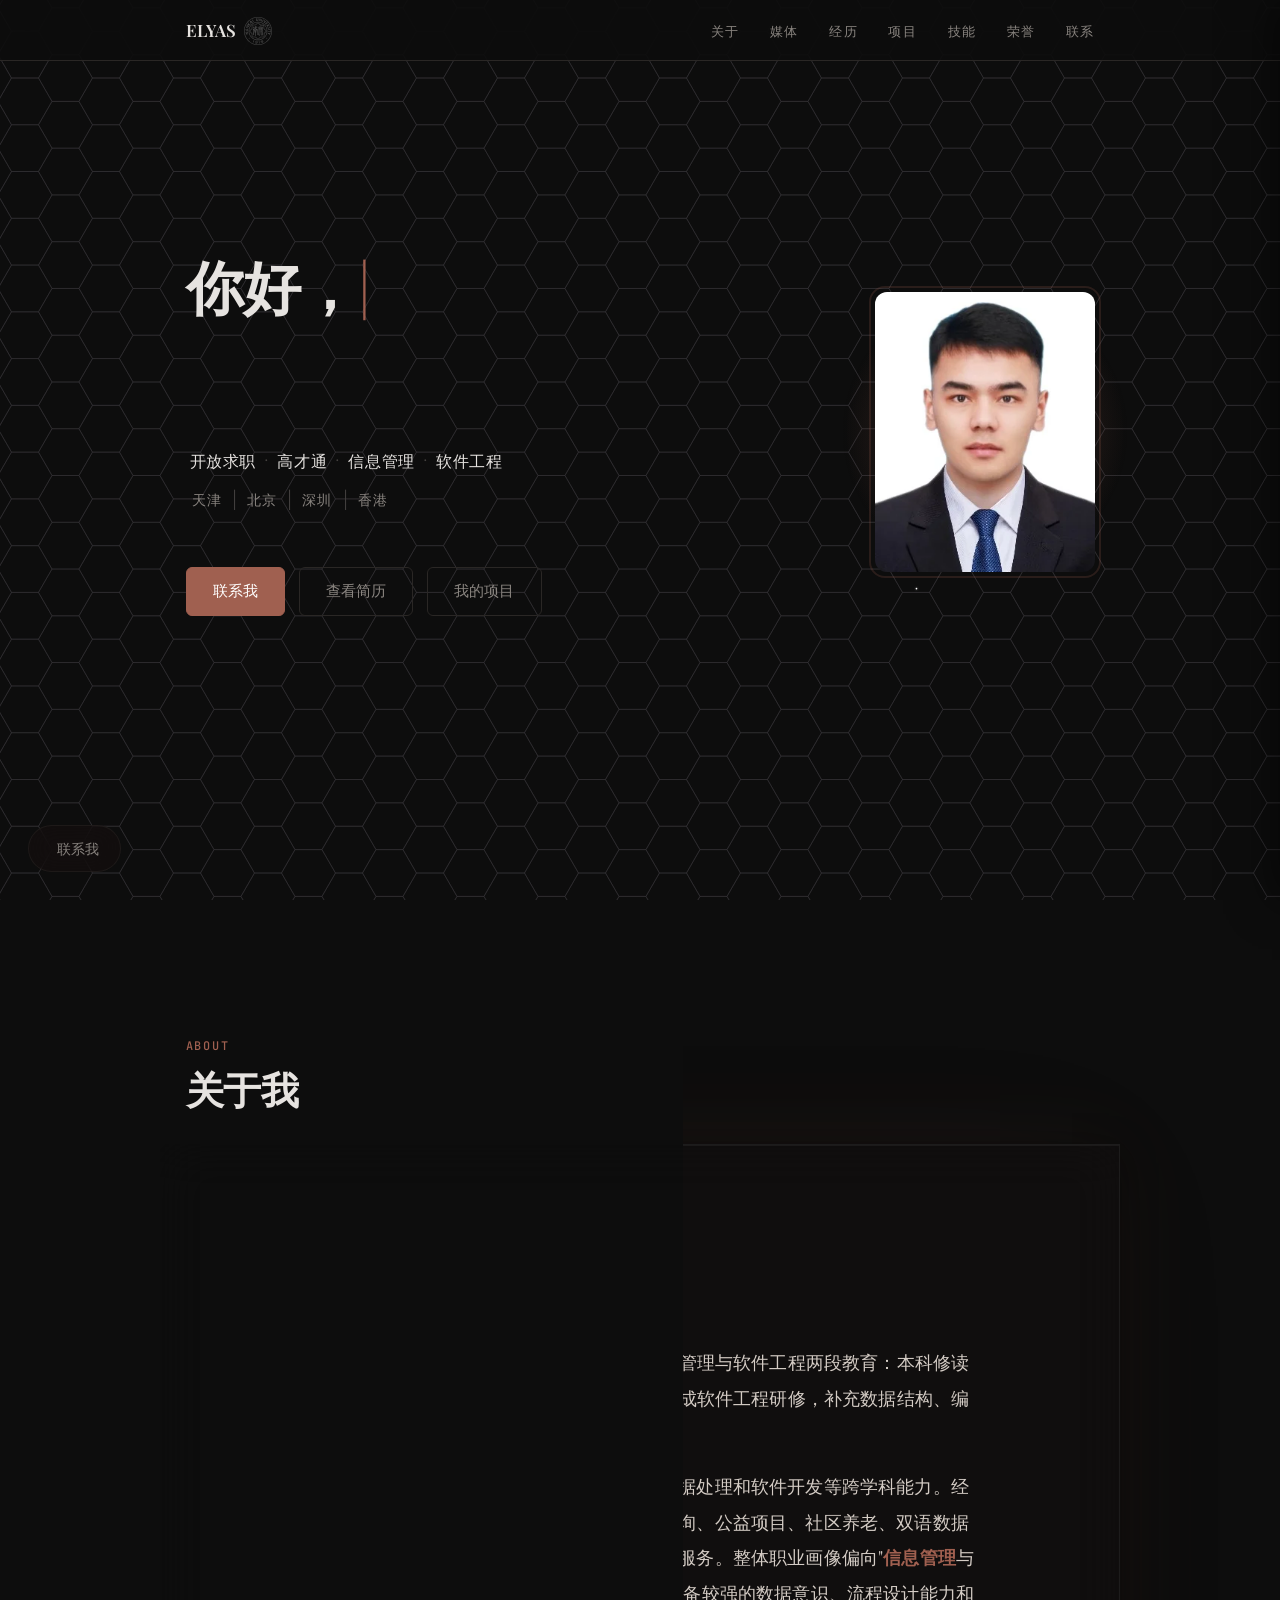
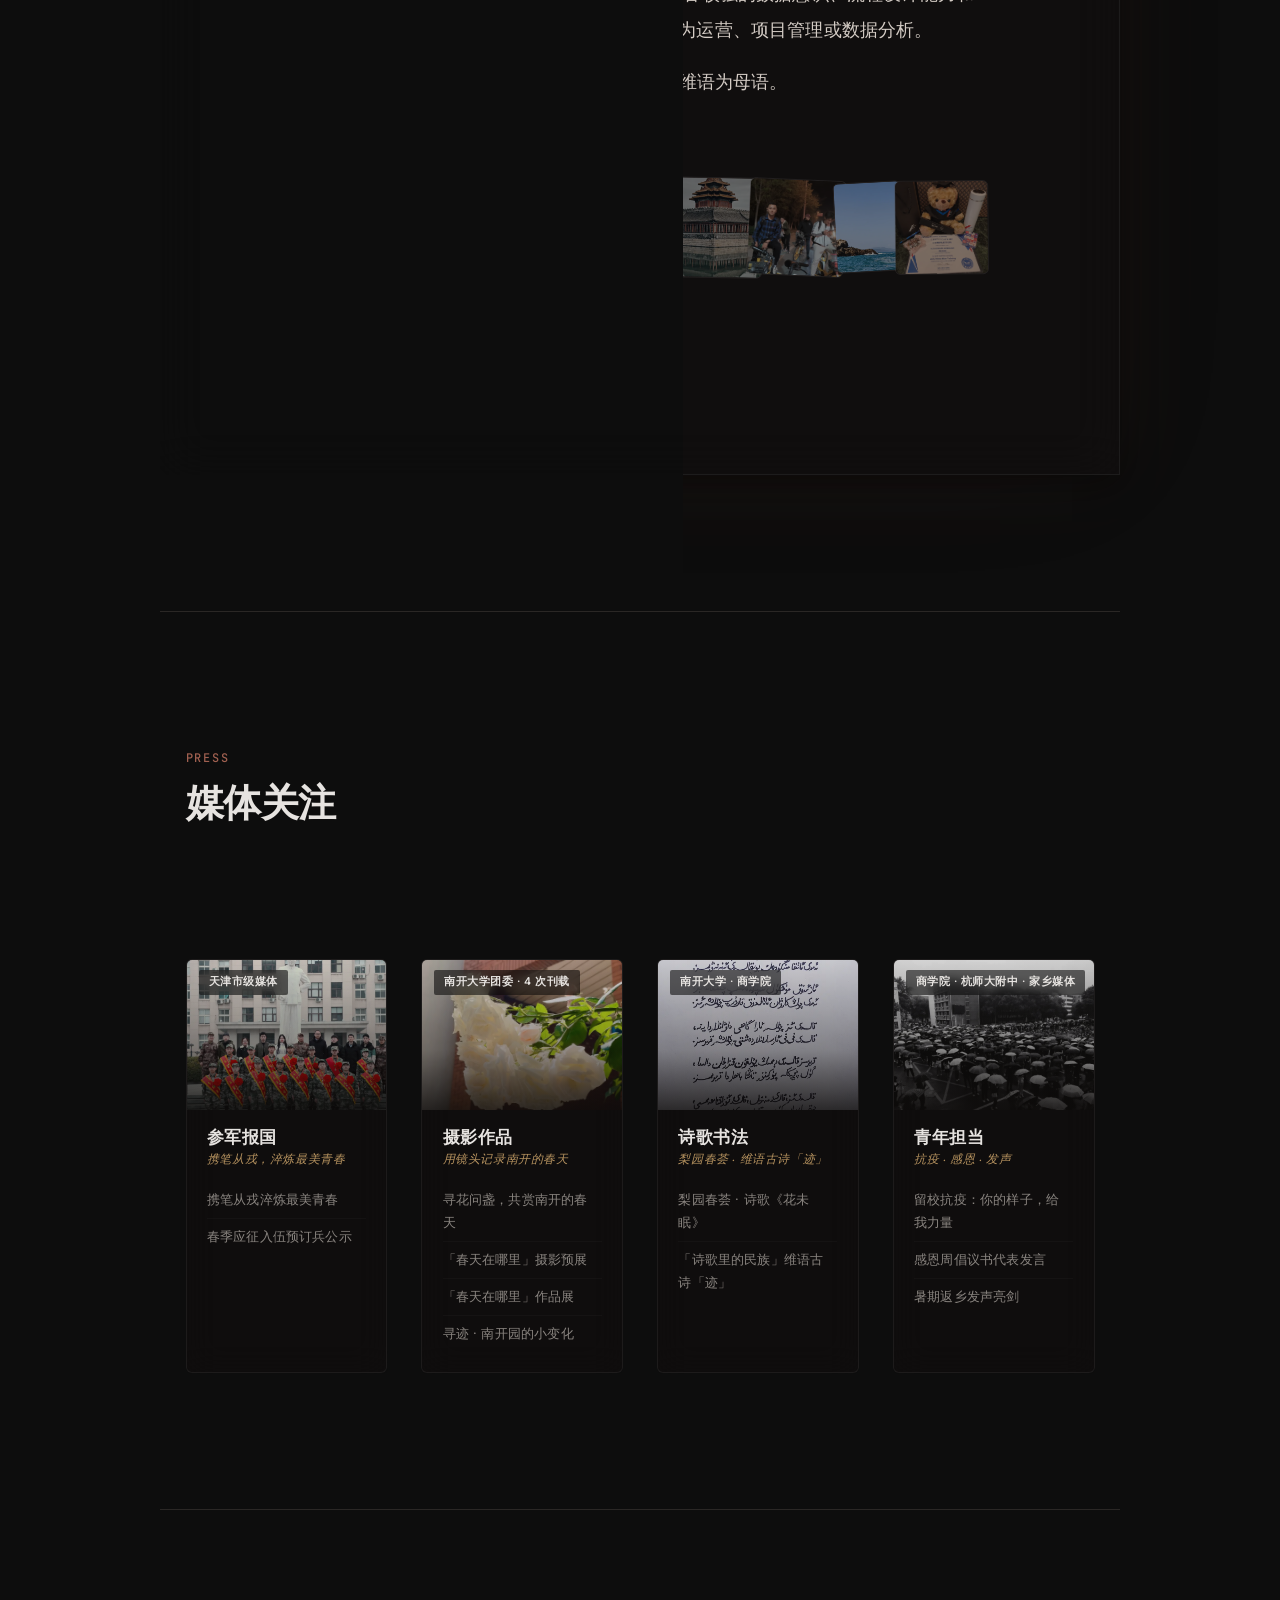
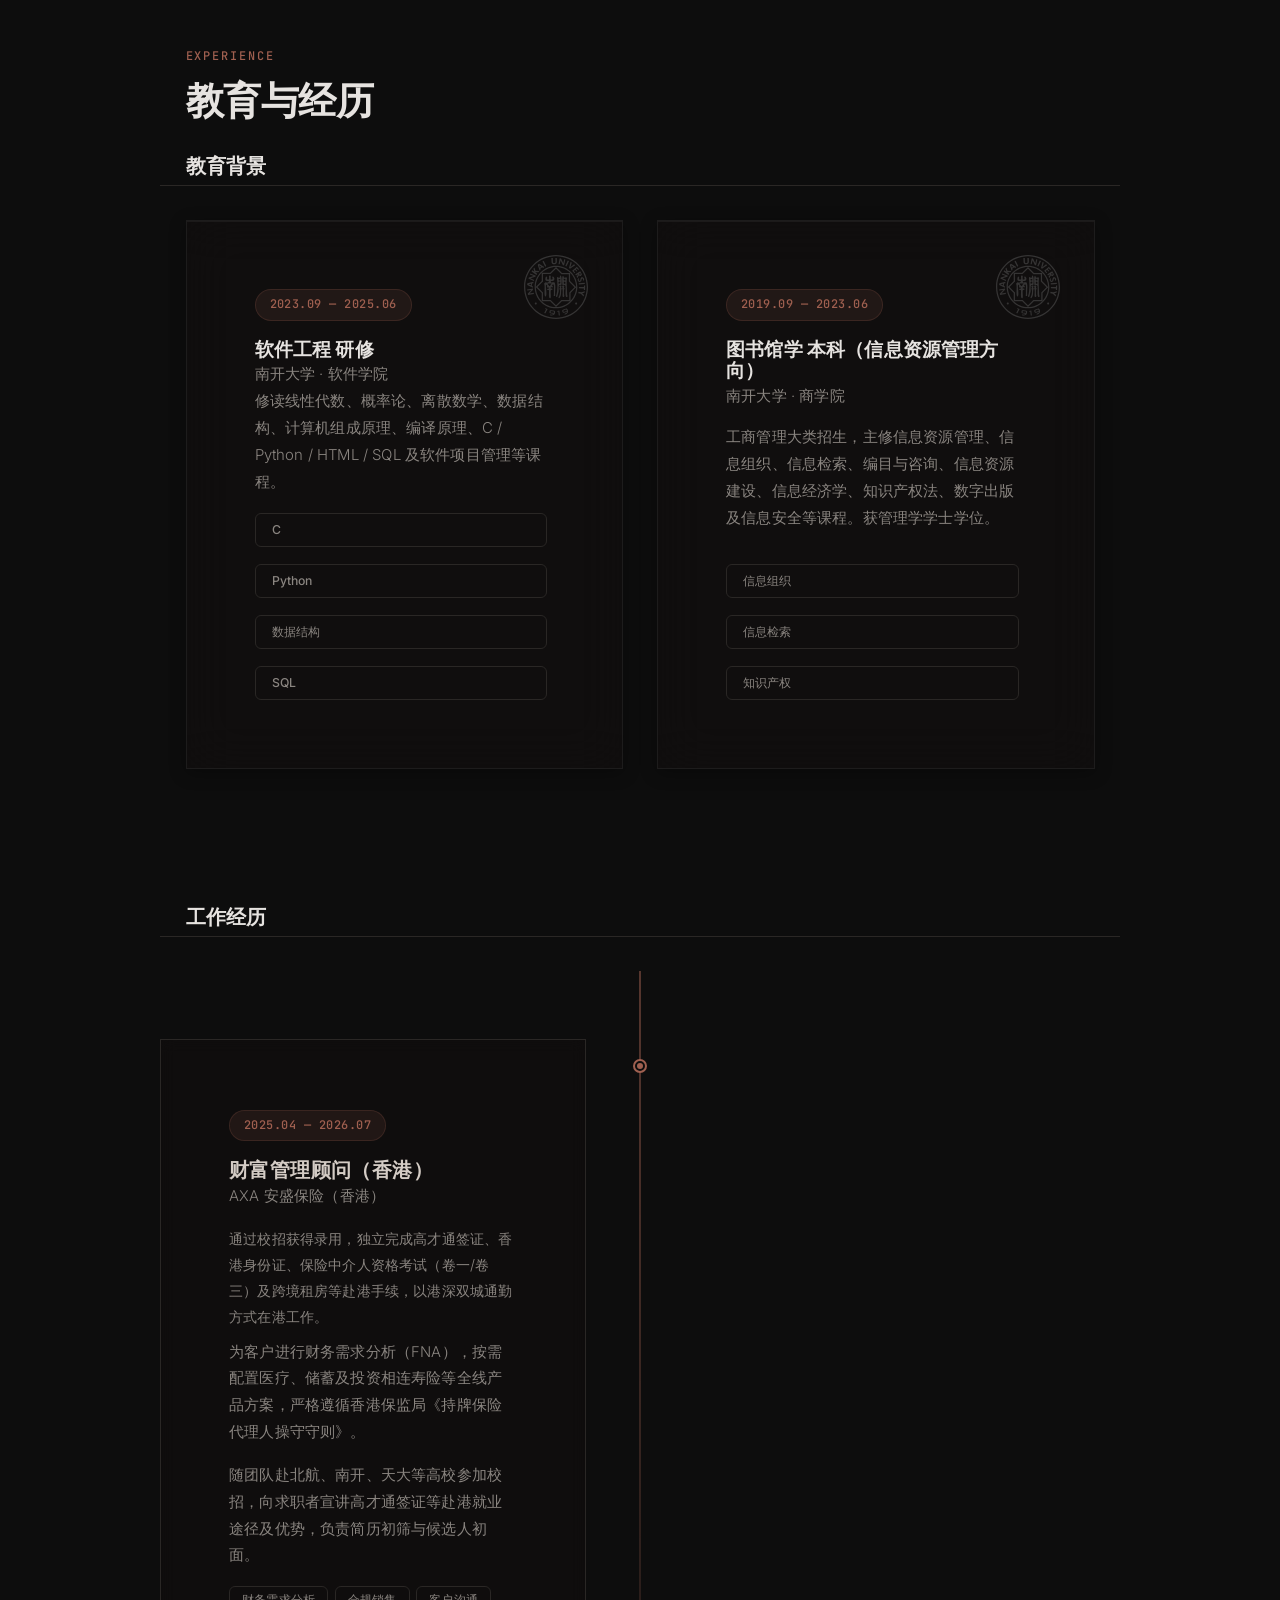
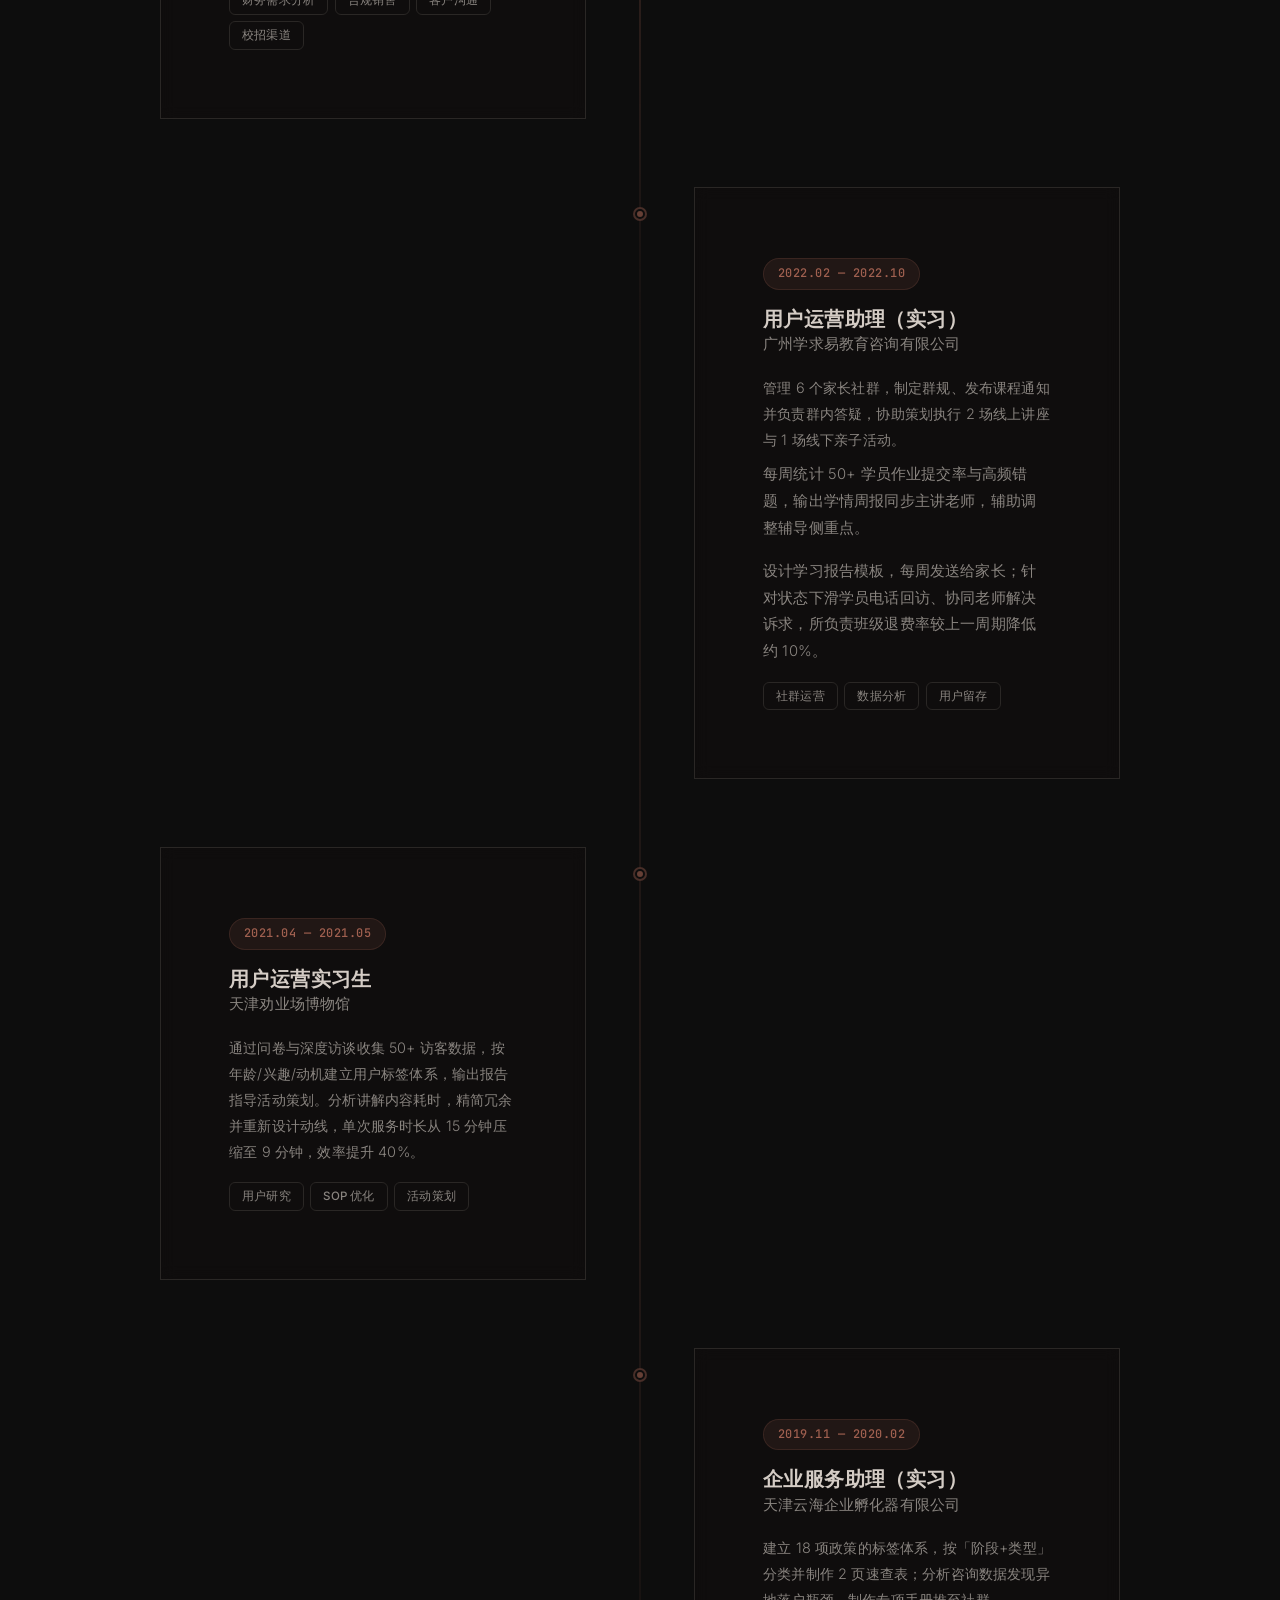
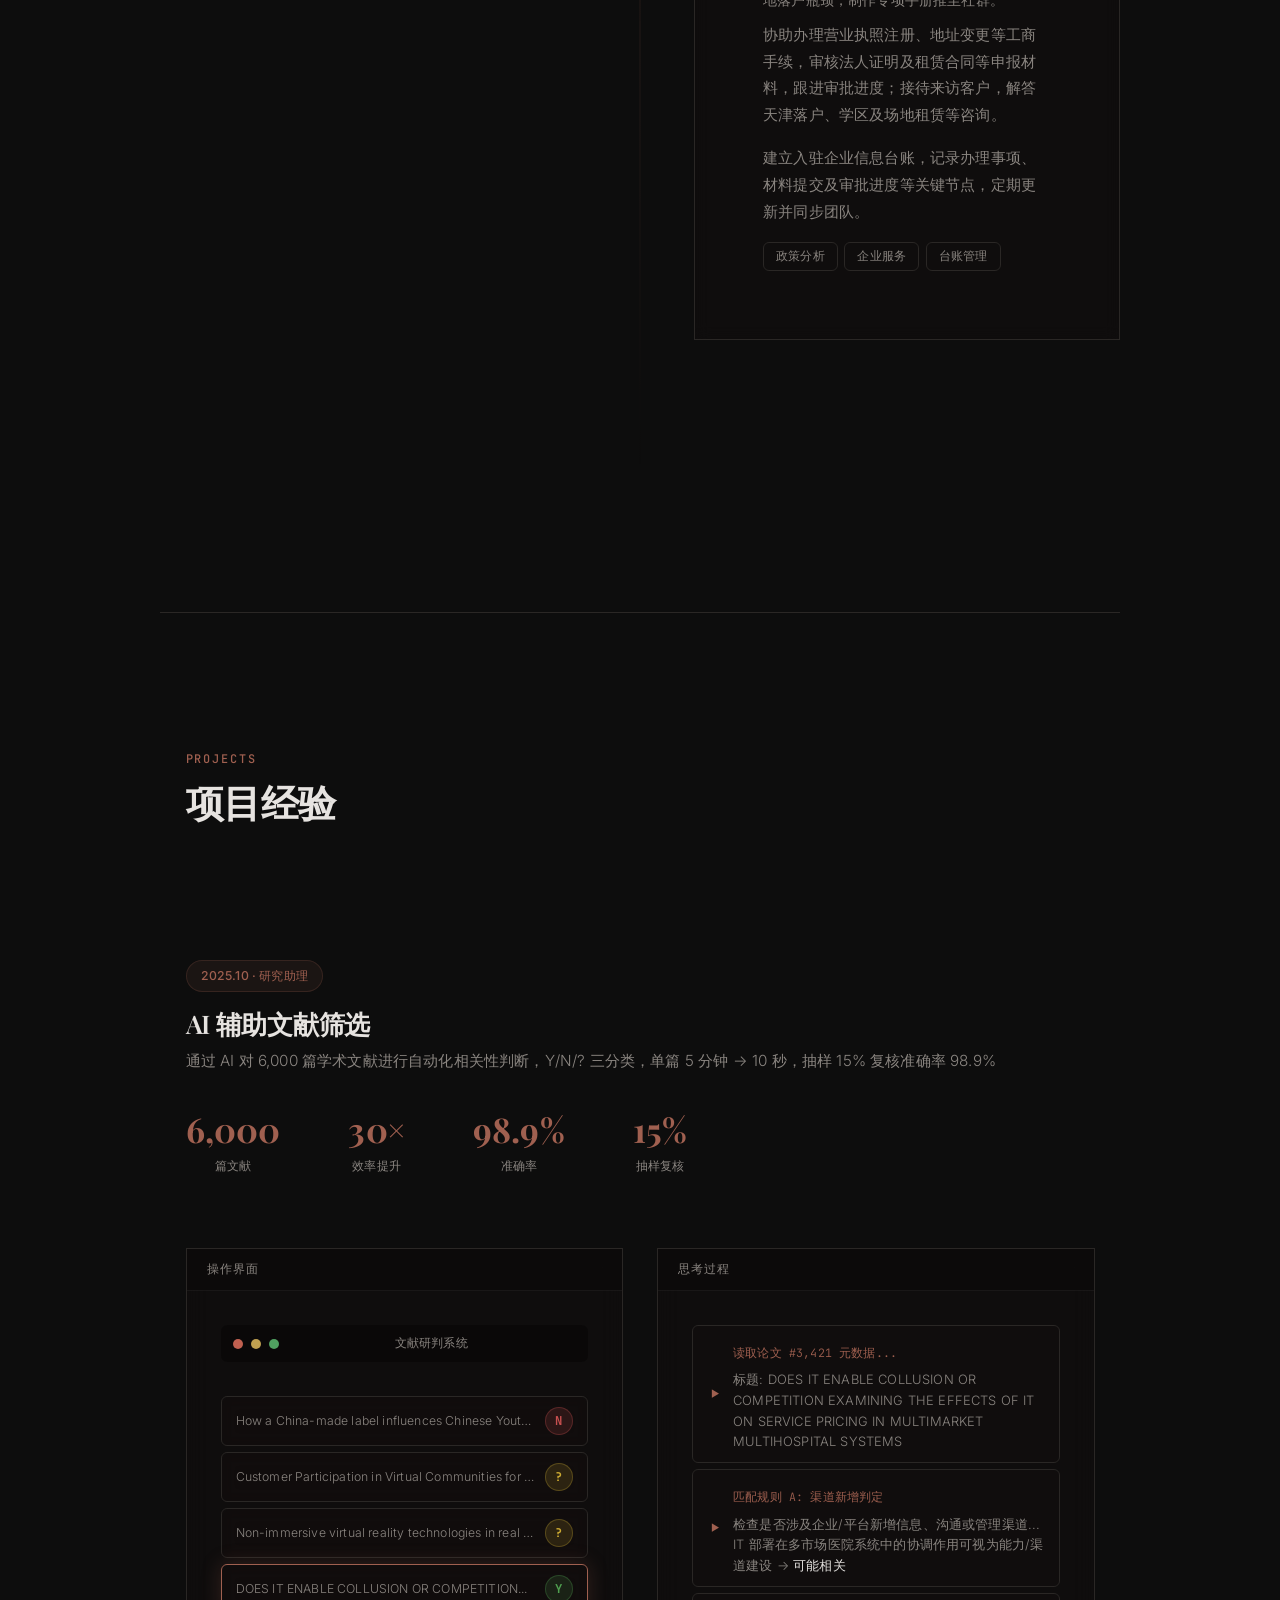
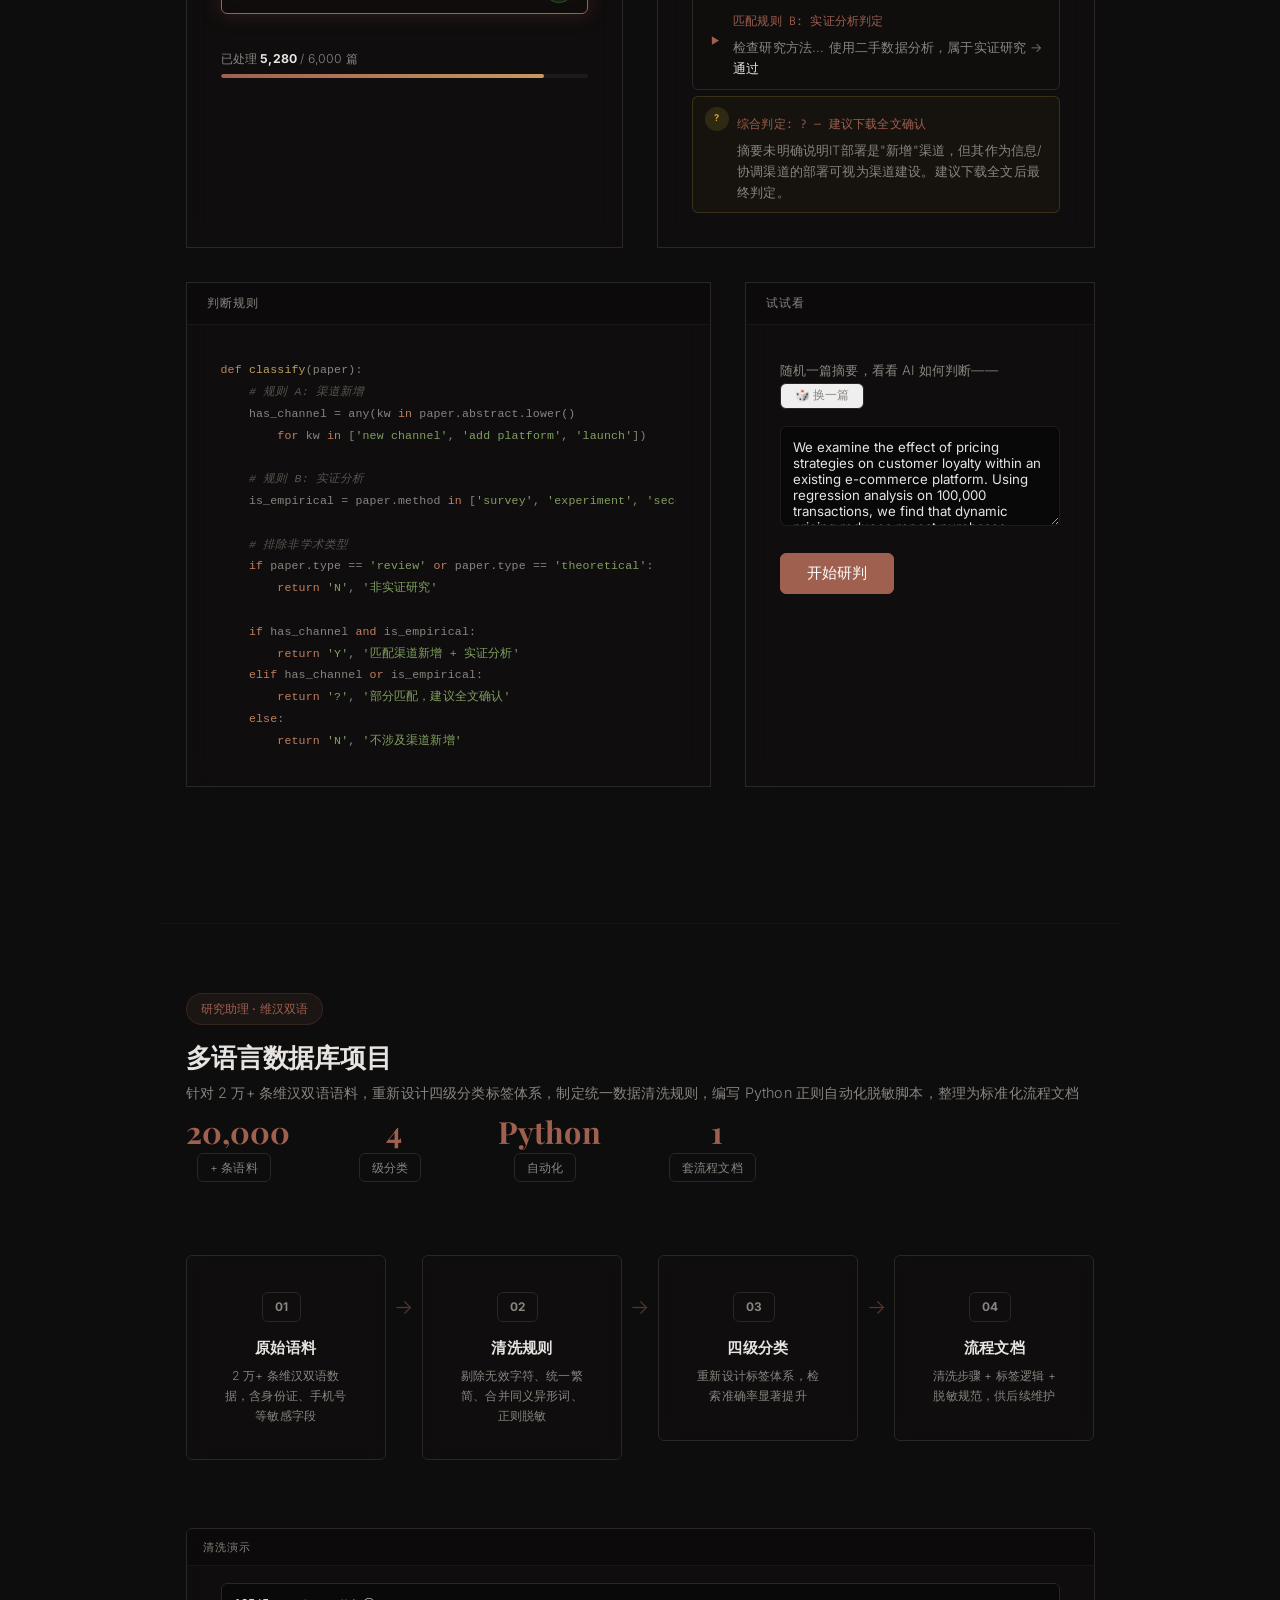
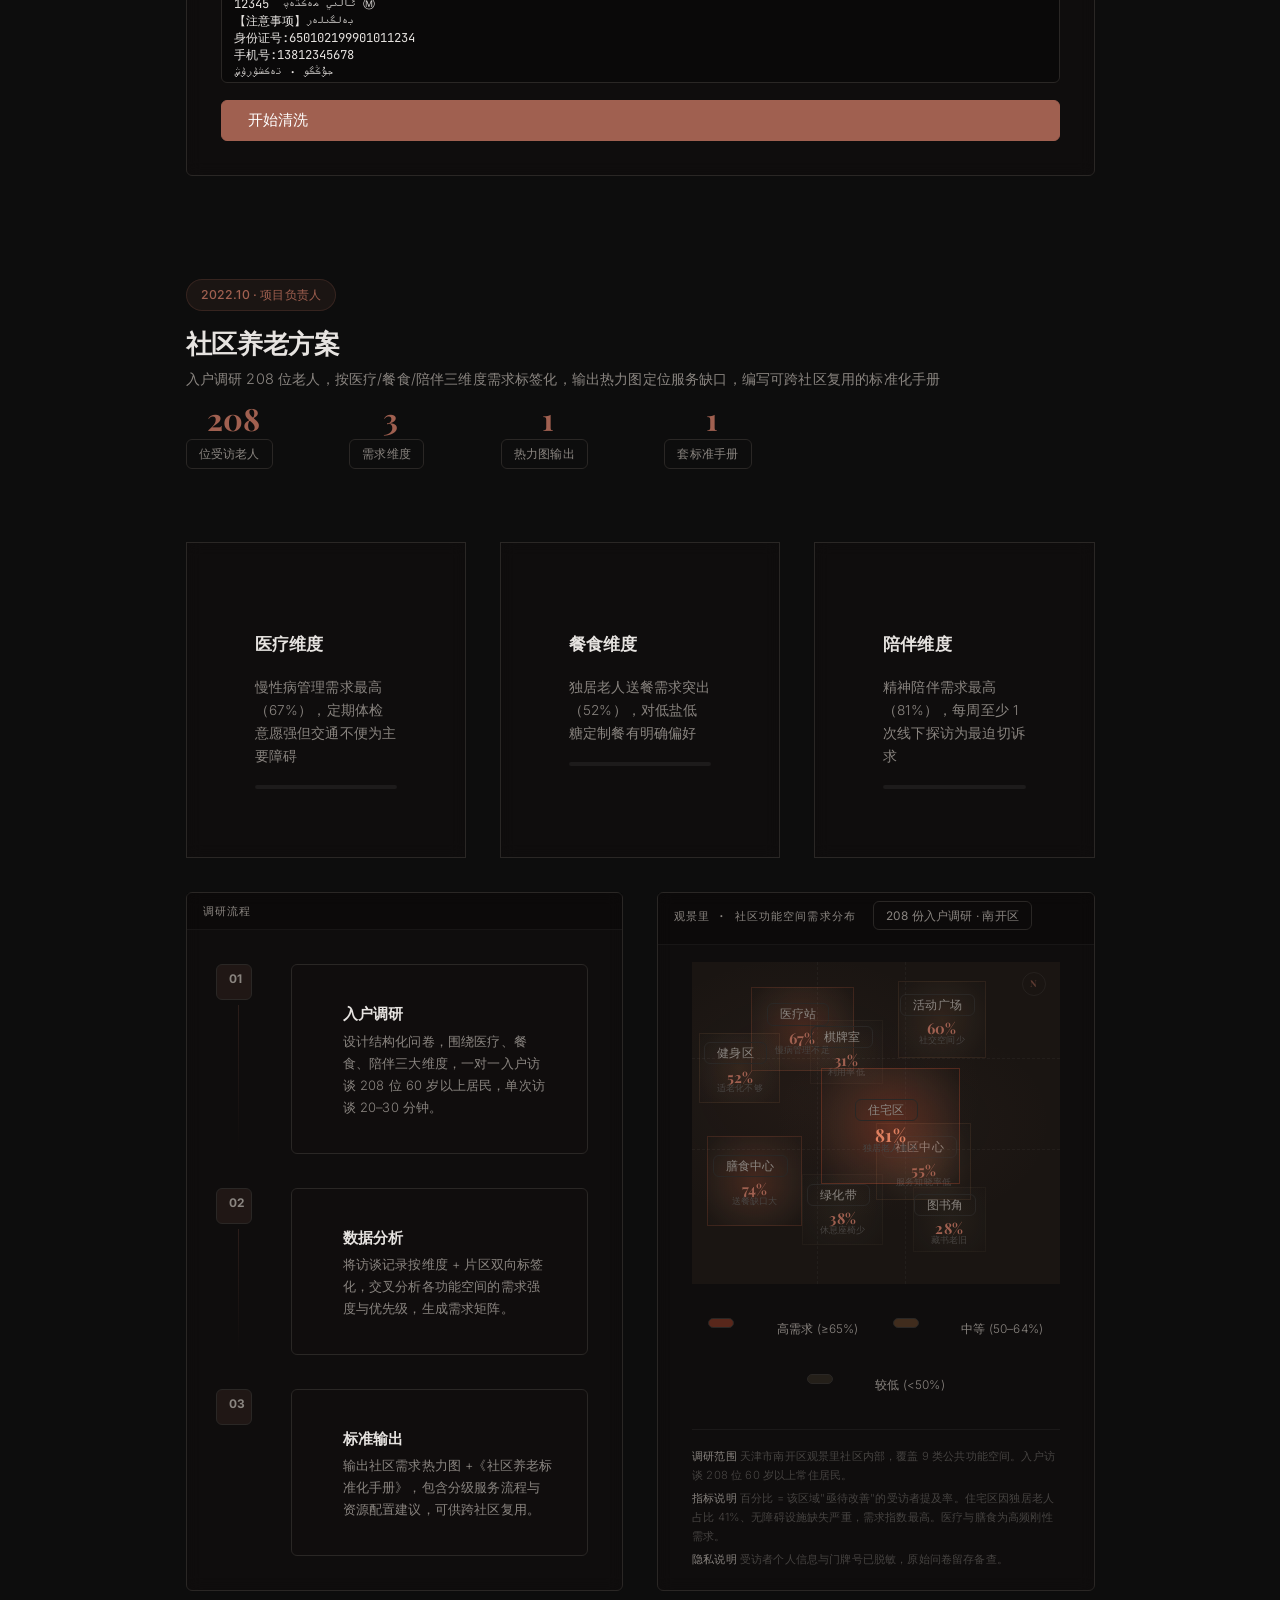
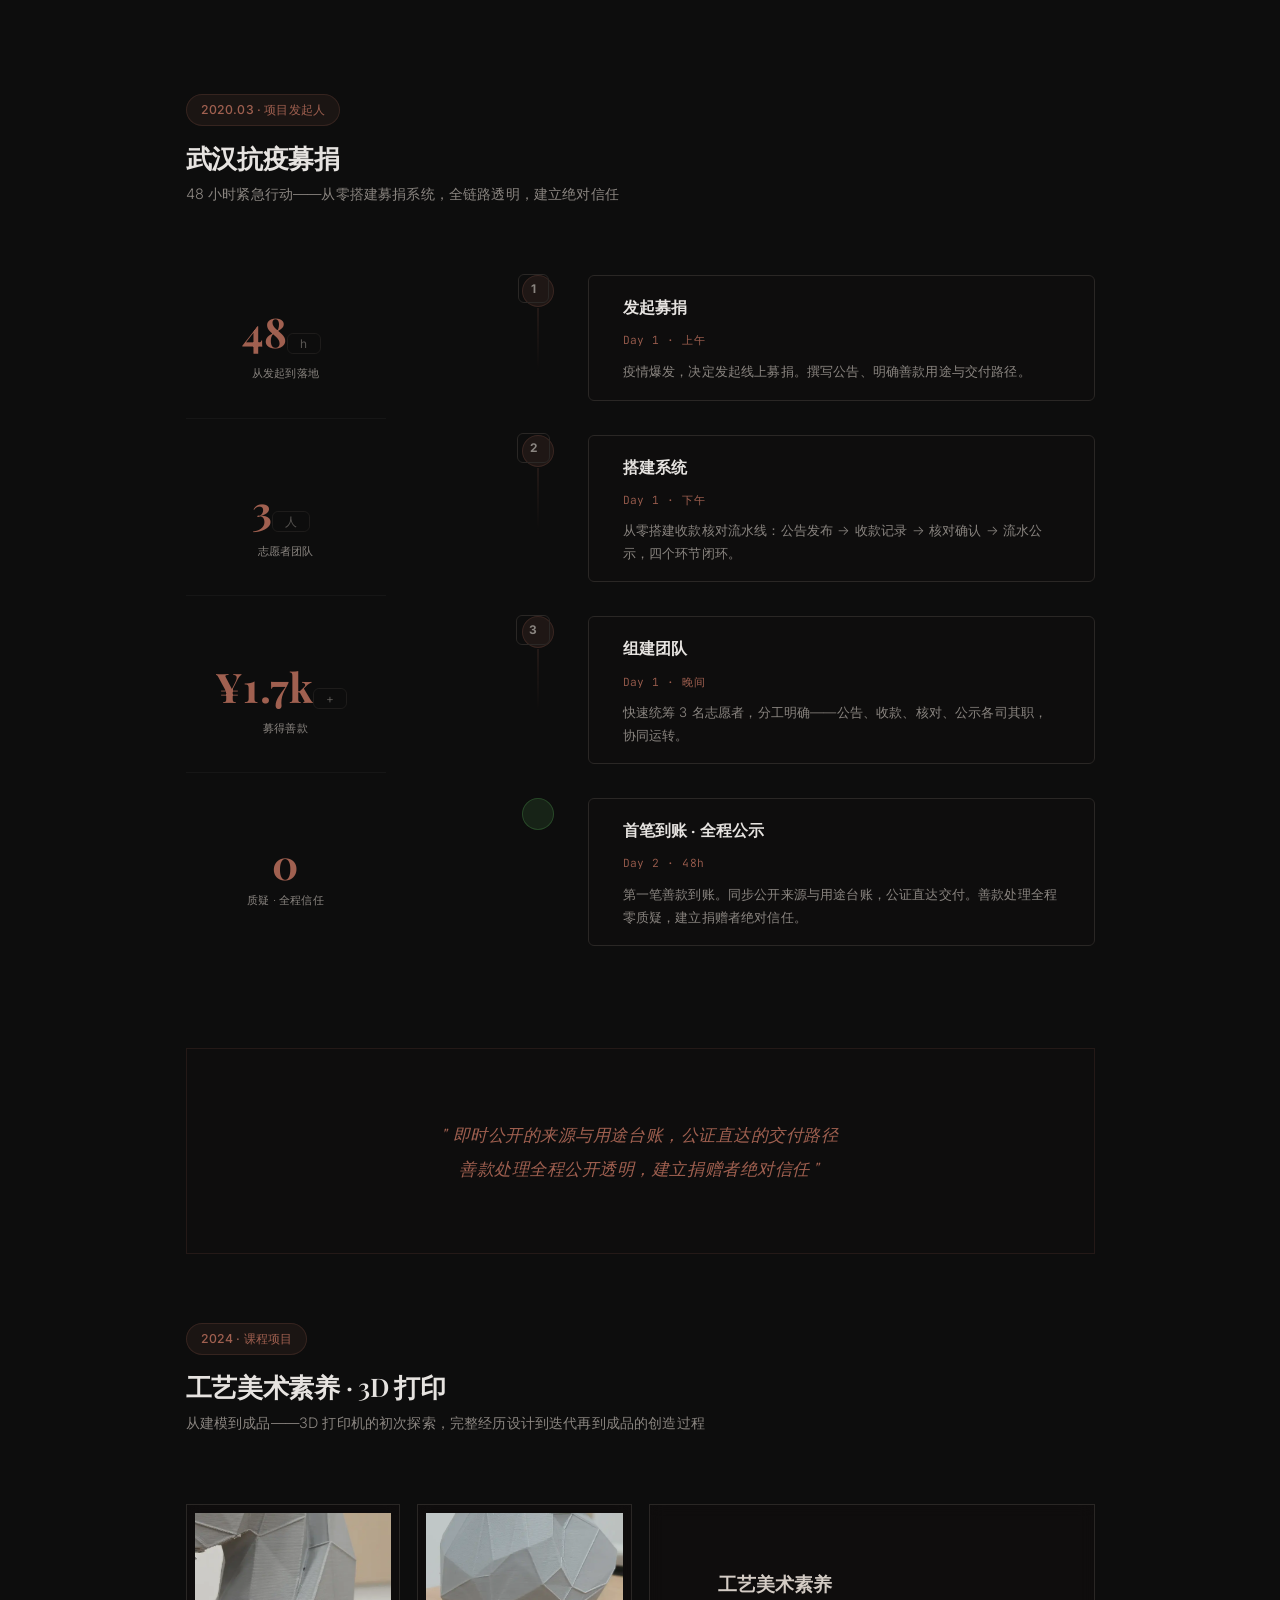
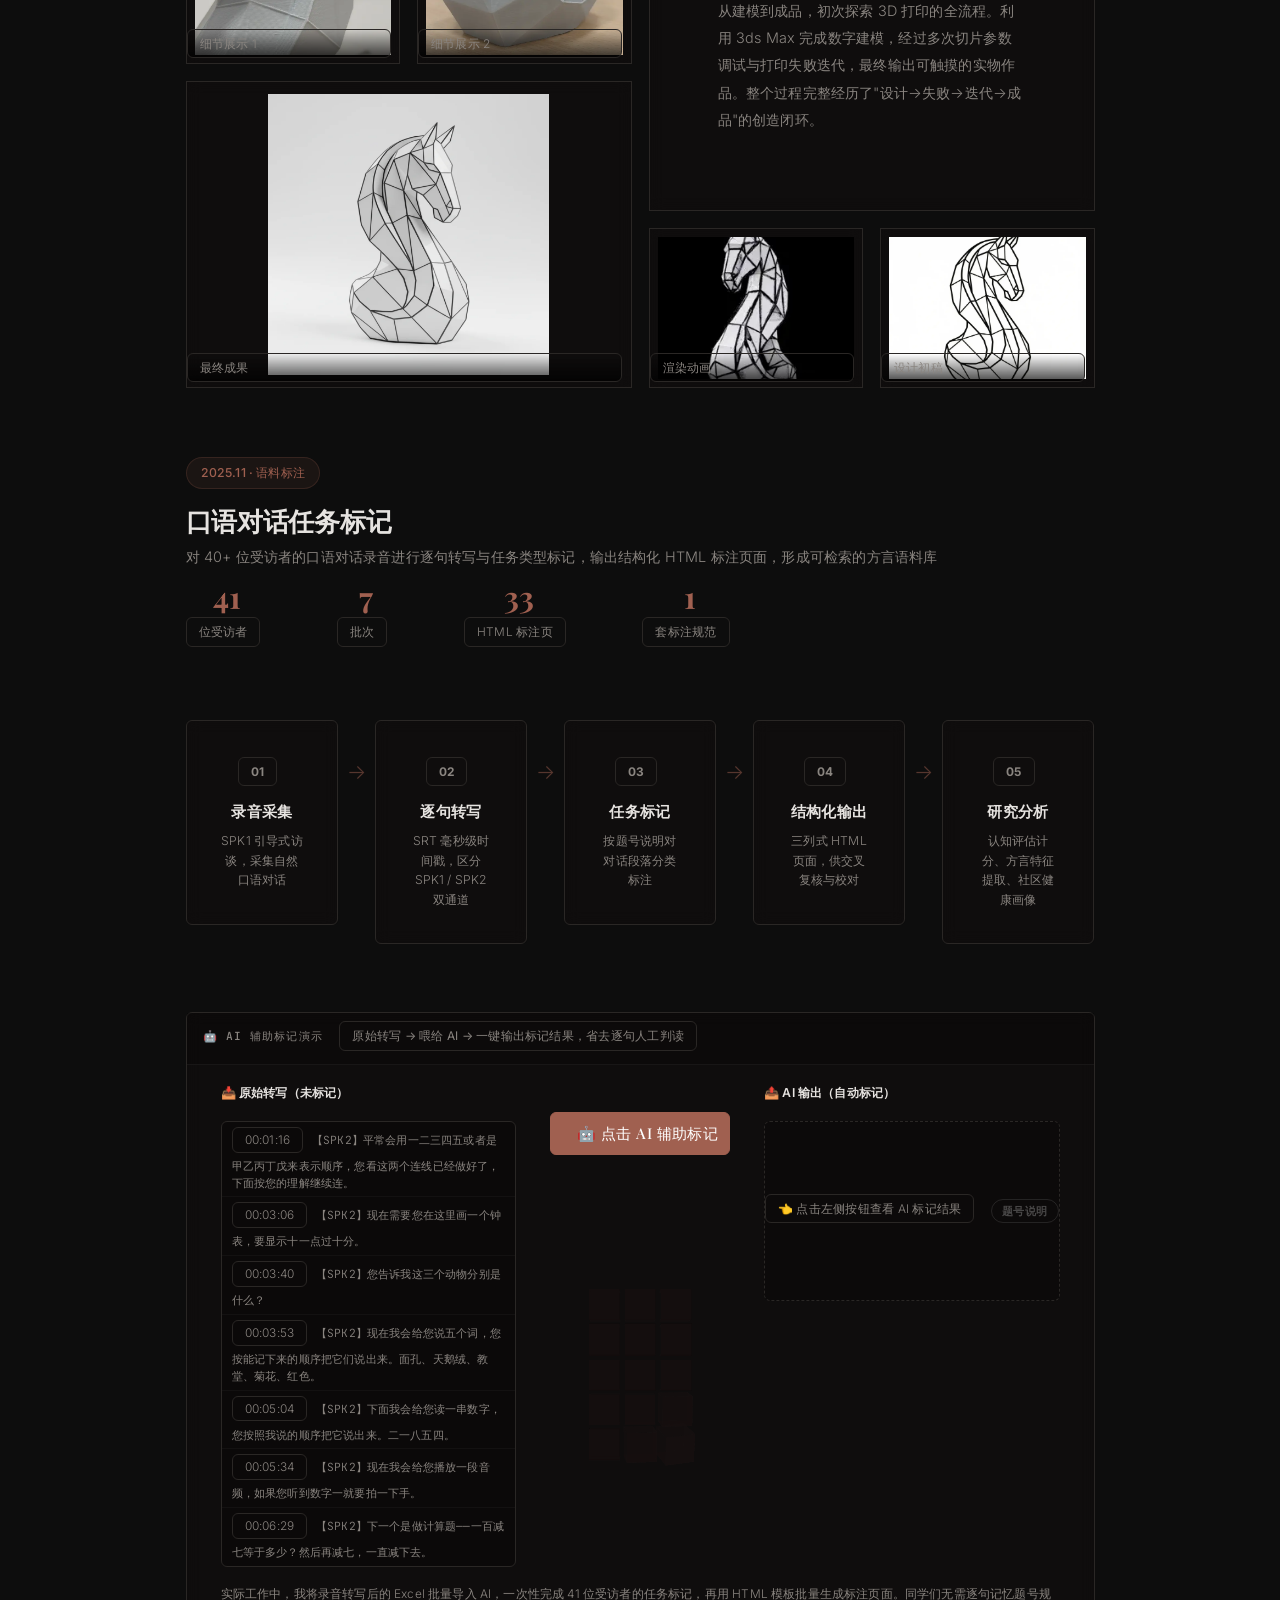
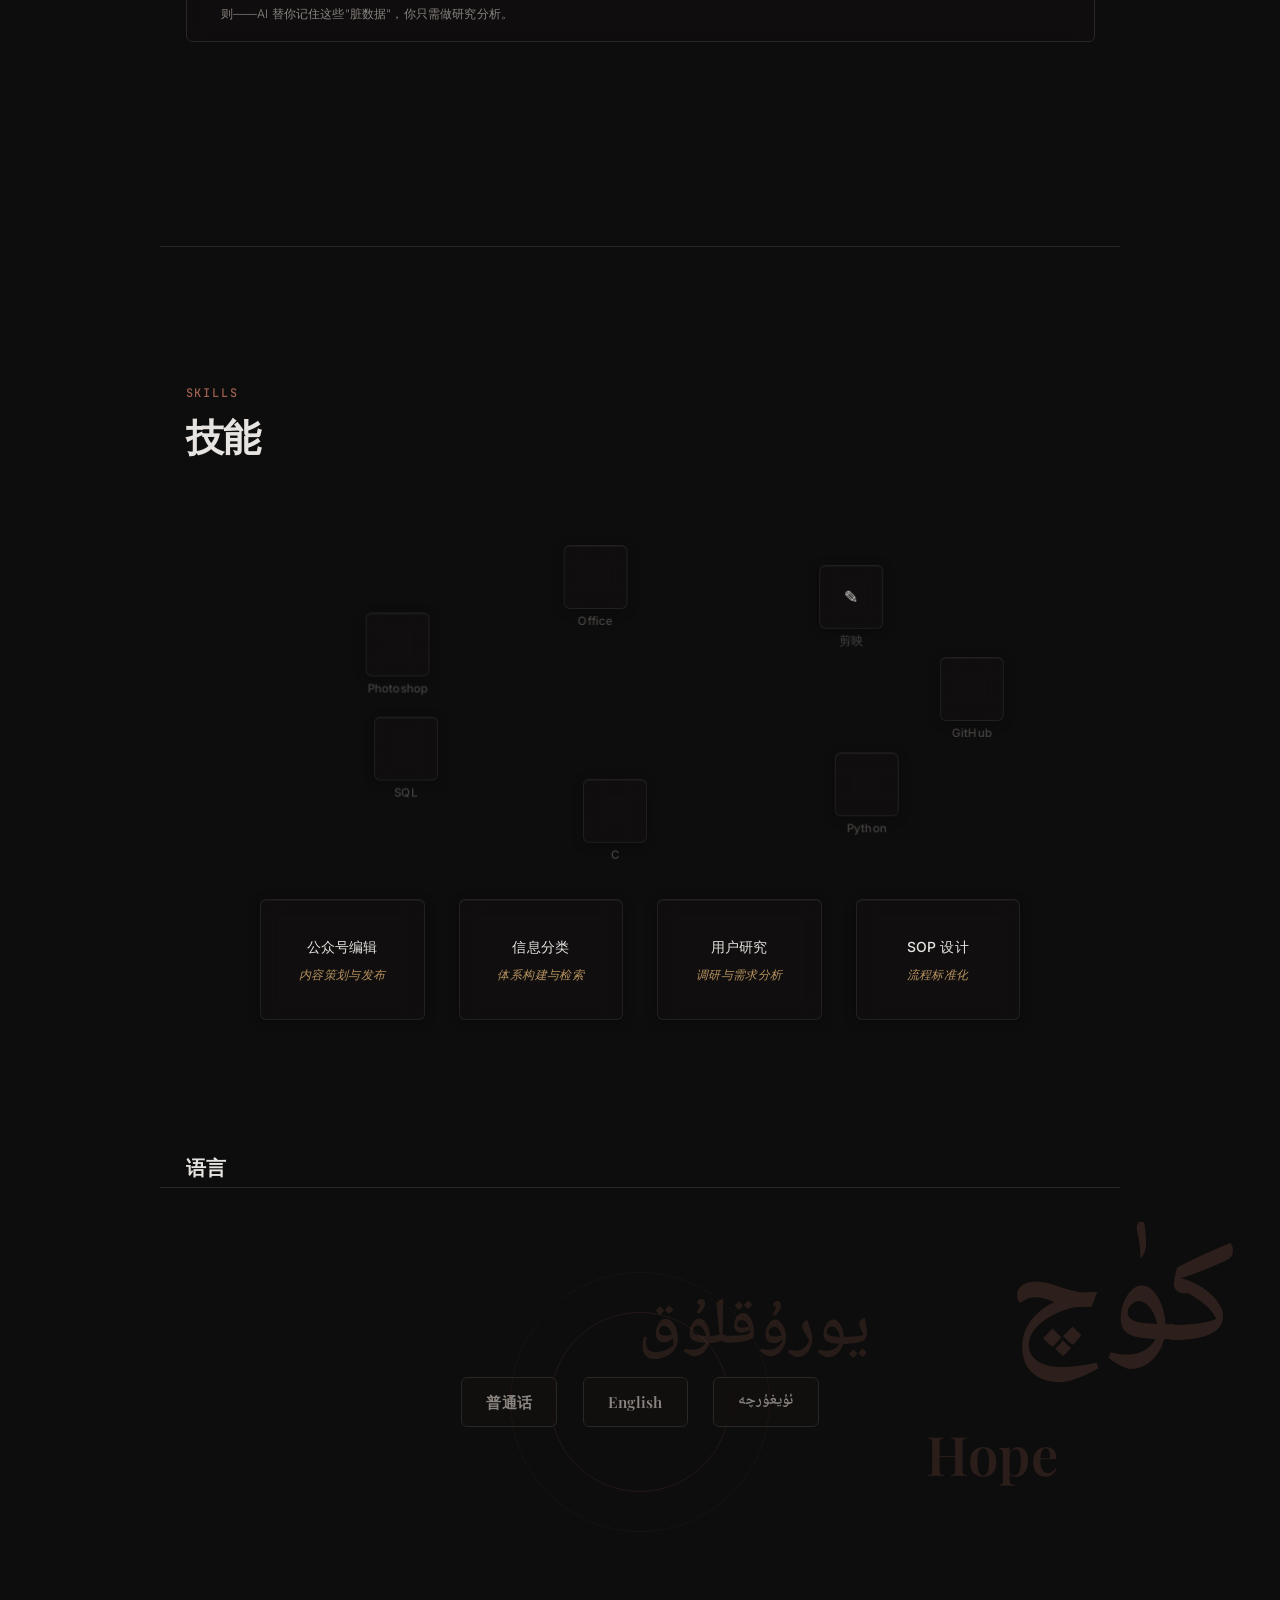
==== commit 579fc5ed: "文案与页面结构修订（2026-10-12） - 工作经历三条文案与最新简历对齐：安盛（校招经历/日期/标签）、   学求易（三段重写，去抽象指标）、云海（删无口径数字，合并工商代办与台账） - 项目经" ====
--- a/index.html
+++ b/index.html
@@ -35,11 +35,11 @@
     <a href="#" class="nav-brand">ELYAS <img class="nav-badge" src="assets/南开大学-logo.svg" alt=""></a>
     <ul>
       <li><a href="#about">关于</a></li>
+      <li><a href="#media">媒体</a></li>
       <li><a href="#experience">经历</a></li>
       <li><a href="#projects">项目</a></li>
       <li><a href="#skills">技能</a></li>
       <li><a href="#honors">荣誉</a></li>
-      <li><a href="#media">媒体</a></li>
       <li><a href="#contact">联系</a></li>
     </ul>
   </nav>
@@ -66,7 +66,7 @@
       </p>
       <div class="hero-actions">
         <a href="#contact" class="btn-primary">联系我</a>
-        <a href="resume.html" class="btn-ghost">查看简历</a>
+        <a href="assets/resume.pdf" class="btn-ghost" target="_blank" rel="noopener">查看简历</a>
         <a href="#projects" class="btn-ghost">我的项目</a>
       </div>
     </div>
@@ -110,6 +110,85 @@
       <div class="gallery-slot gallery-slot--tall" style="--rot:-3deg;--size:0.9;"><img src="assets/深圳.webp" alt="深圳" loading="lazy"></div>
       <div class="gallery-slot" style="--rot:-0.5deg;--size:0.97;"><img src="assets/安盛.webp" alt="安盛" loading="lazy"></div>
     </div>
+  </div>
+</section>
+<hr>
+
+
+<!-- ============================== -->
+<!-- 媒体关注 -->
+<!-- ============================== -->
+<section id="media">
+  <span class="section-label">Press</span>
+  <h2>媒体关注</h2>
+
+  <div class="media-grid">
+    <!-- 参军报国 -->
+    <article class="media-card">
+      <div class="media-hero" style="background-image:url('assets/部队.webp')">
+        <div class="media-hero-overlay"></div>
+        <span class="media-tag">天津市级媒体</span>
+      </div>
+      <div class="media-body">
+        <h4>参军报国</h4>
+        <p>携笔从戎，淬炼最美青春</p>
+        <ul>
+          <li><a href="https://mp.weixin.qq.com/s/tywQ4IidaKhmEuB-LZb6uA" target="_blank" rel="noopener">携笔从戎淬炼最美青春</a></li>
+          <li><a href="https://mp.weixin.qq.com/s/Drb082ewK6fXMgjrDKDAMA" target="_blank" rel="noopener">春季应征入伍预订兵公示</a></li>
+        </ul>
+      </div>
+    </article>
+
+    <!-- 摄影作品 -->
+    <article class="media-card">
+      <div class="media-hero" style="background-image:url('assets/摄影.webp')">
+        <div class="media-hero-overlay"></div>
+        <span class="media-tag">南开大学团委 · 4 次刊载</span>
+      </div>
+      <div class="media-body">
+        <h4>摄影作品</h4>
+        <p>用镜头记录南开的春天</p>
+        <ul>
+          <li><a href="https://mp.weixin.qq.com/s/jzg9fND4sucmOJhlackTww" target="_blank" rel="noopener">寻花问盏，共赏南开的春天</a></li>
+          <li><a href="https://mp.weixin.qq.com/s/Dj4Y6o6JefdA0ZEqhOSXqw" target="_blank" rel="noopener">「春天在哪里」摄影预展</a></li>
+          <li><a href="https://mp.weixin.qq.com/s/kTz5vgWFT7BRh356PHjOZg" target="_blank" rel="noopener">「春天在哪里」作品展</a></li>
+          <li><a href="https://mp.weixin.qq.com/s/h-J8IbmyM4858EWDqGzOJA" target="_blank" rel="noopener">寻迹 · 南开园的小变化</a></li>
+        </ul>
+      </div>
+    </article>
+
+    <!-- 诗歌书法 -->
+    <article class="media-card">
+      <div class="media-hero" style="background-image:url('assets/维语诗词.webp')">
+        <div class="media-hero-overlay"></div>
+        <span class="media-tag">南开大学 · 商学院</span>
+      </div>
+      <div class="media-body">
+        <h4>诗歌书法</h4>
+        <p>梨园春荟 · 维语古诗「迹」</p>
+        <ul>
+          <li><a href="https://mp.weixin.qq.com/s/JXj5f-VW8ejMxloT2ZAguQ" target="_blank" rel="noopener">梨园春荟 · 诗歌《花未眠》</a></li>
+          <li><a href="https://mp.weixin.qq.com/s/EfGH0UinGzgIVssE2xSEVg" target="_blank" rel="noopener">「诗歌里的民族」维语古诗「迹」</a></li>
+        </ul>
+      </div>
+    </article>
+
+    <!-- 青年担当 -->
+    <article class="media-card">
+      <div class="media-hero" style="background-image:url('assets/疫情排队检查核酸.webp')">
+        <div class="media-hero-overlay"></div>
+        <span class="media-tag">商学院 · 杭师大附中 · 家乡媒体</span>
+      </div>
+      <div class="media-body">
+        <h4>青年担当</h4>
+        <p>抗疫 · 感恩 · 发声</p>
+        <ul>
+          <li><a href="https://mp.weixin.qq.com/s/YiJlTl3SQ7I6R51yDmH3fw" target="_blank" rel="noopener">留校抗疫：你的样子，给我力量</a></li>
+          <li><a href="https://mp.weixin.qq.com/s/mdtKxvl2d_-nhPPB8UfaYg" target="_blank" rel="noopener">感恩周倡议书代表发言</a></li>
+          <li><a href="https://mp.weixin.qq.com/s/YrtZDjDefAe5jSOBUYSlUA" target="_blank" rel="noopener">暑期返乡发声亮剑</a></li>
+        </ul>
+      </div>
+    </article>
   </div>
 </section>
 <hr>
@@ -153,17 +232,18 @@
     <div class="exp-row">
       <div class="exp-card spotlight-card cursor-target">
         <i class="ph ph-shield-check exp-icon"></i>
-        <time>2025.09 — 2026.06</time>
+        <time>2025.04 — 2026.07</time>
         <h4>财富管理顾问（香港）</h4>
         <p class="exp-org">AXA 安盛保险（香港）</p>
         <p>通过校招获得录用，独立完成高才通签证、香港身份证、保险中介人资格考试（卷一/卷三）及跨境租房等赴港手续，以港深双城通勤方式在港工作。</p>
         <p>为客户进行财务需求分析（FNA），按需配置医疗、储蓄及投资相连寿险等全线产品方案，严格遵循香港保监局《持牌保险代理人操守守则》。</p>
-        <div class="exp-tags"><span>财务需求分析</span><span>合规销售</span><span>客户沟通</span><span>高才通</span></div>
+        <p>随团队赴北航、南开、天大等高校参加校招，向求职者宣讲高才通签证等赴港就业途径及优势，负责简历初筛与候选人初面。</p>
+        <div class="exp-tags"><span>财务需求分析</span><span>合规销售</span><span>客户沟通</span><span>校招渠道</span></div>
       </div>
       <div class="exp-node exp-active"><span></span></div>
       <div class="exp-learn">
         <div class="learn-arrow"></div>
-        <div class="learn-tag cursor-target">高净值客户沟通</div>
+        <div class="learn-tag cursor-target">高净值客户经营</div>
         <div class="learn-tag cursor-target">跨境工作适应</div>
         <div class="learn-tag cursor-target">金融合规风控</div>
       </div>
@@ -180,10 +260,12 @@
       <div class="exp-node"><span></span></div>
       <div class="exp-card spotlight-card cursor-target">
         <i class="ph ph-chart-line exp-icon"></i>
-        <time>2022.03 — 2022.07</time>
-        <h4>运营助理</h4>
+        <time>2022.02 — 2022.10</time>
+        <h4>用户运营助理（实习）</h4>
         <p class="exp-org">广州学求易教育咨询有限公司</p>
-        <p>管理 6 个家长社群，通过线上讲座与线下亲子活动为 50+ 学员提供定制学习计划，满意度达 95%。定期分析学生作业完成率与知识点错误分布，针对性调整教学内容，平均成绩提升 20%。</p>
+        <p>管理 6 个家长社群，制定群规、发布课程通知并负责群内答疑，协助策划执行 2 场线上讲座与 1 场线下亲子活动。</p>
+        <p>每周统计 50+ 学员作业提交率与高频错题，输出学情周报同步主讲老师，辅助调整辅导侧重点。</p>
+        <p>设计学习报告模板，每周发送给家长；针对状态下滑学员电话回访、协同老师解决诉求，所负责班级退费率较上一周期降低约 10%。</p>
         <div class="exp-tags"><span>社群运营</span><span>数据分析</span><span>用户留存</span></div>
       </div>
     </div>
@@ -207,22 +289,24 @@
       </div>
     </div>
 
-    <!-- 4. 项目管理实习 — 右 ｜ 学到 ← -->
+    <!-- 4. 企业服务助理（实习） — 右 ｜ 学到 ← -->
     <div class="exp-row exp-right">
       <div class="exp-learn">
         <div class="learn-arrow"></div>
         <div class="learn-tag cursor-target">政策分析能力</div>
         <div class="learn-tag cursor-target">SOP标准化设计</div>
-        <div class="learn-tag cursor-target">B端客户转化</div>
+        <div class="learn-tag cursor-target">工商服务办理</div>
       </div>
       <div class="exp-node"><span></span></div>
       <div class="exp-card spotlight-card cursor-target">
         <i class="ph ph-tree-structure exp-icon"></i>
-        <time>2019.12 — 2020.02</time>
-        <h4>项目管理实习</h4>
+        <time>2019.11 — 2020.02</time>
+        <h4>企业服务助理（实习）</h4>
         <p class="exp-org">天津云海企业孵化器有限公司</p>
-        <p>建立政策标签体系，将 18 项政策按「阶段+类型」分类，制作 2 页速查表，应答时间压缩至 5 分钟以内，重复咨询降 40%。分析咨询数据发现异地落户瓶颈，制作手册推至社群，直接转化 6 家新企业。</p>
-        <div class="exp-tags"><span>政策分析</span><span>SOP 设计</span><span>企业转化</span></div>
+        <p>建立 18 项政策的标签体系，按「阶段+类型」分类并制作 2 页速查表；分析咨询数据发现异地落户瓶颈，制作专项手册推至社群。</p>
+        <p>协助办理营业执照注册、地址变更等工商手续，审核法人证明及租赁合同等申报材料，跟进审批进度；接待来访客户，解答天津落户、学区及场地租赁等咨询。</p>
+        <p>建立入驻企业信息台账，记录办理事项、材料提交及审批进度等关键节点，定期更新并同步团队。</p>
+        <div class="exp-tags"><span>政策分析</span><span>企业服务</span><span>台账管理</span></div>
       </div>
     </div>
   </div>
@@ -241,14 +325,14 @@
   <div class="showcase" id="ai-showcase">
     <!-- 顶部信息栏 -->
     <div class="showcase-header">
-      <div class="showcase-badge">2025.11 · 研究助理</div>
+      <div class="showcase-badge">2025.10 · 研究助理</div>
       <h2>AI 辅助文献筛选</h2>
-      <p>通过 Deepseek 对 6,000 篇学术文献进行自动化相关性判断，Y/N/? 三分类，单篇 10 秒，准确率 97%</p>
+      <p>通过 AI 对 6,000 篇学术文献进行自动化相关性判断，Y/N/? 三分类，单篇 5 分钟 → 10 秒，抽样 15% 复核准确率 98.9%</p>
       <div class="showcase-metrics">
         <div class="metric cursor-target"><em>6,000</em><span>篇文献</span></div>
         <div class="metric cursor-target"><em>30×</em><span>效率提升</span></div>
-        <div class="metric cursor-target"><em>97%</em><span>准确率</span></div>
-        <div class="metric cursor-target"><em>230h</em><span>工作量节省</span></div>
+        <div class="metric cursor-target"><em>98.9%</em><span>准确率</span></div>
+        <div class="metric cursor-target"><em>15%</em><span>抽样复核</span></div>
       </div>
     </div>
 
@@ -260,7 +344,7 @@
         <div class="panel-body">
           <div class="terminal-bar">
             <span class="term-dot"></span><span class="term-dot"></span><span class="term-dot"></span>
-            <span class="term-title">文献研判系统 · Deepseek</span>
+            <span class="term-title">文献研判系统</span>
           </div>
           <div class="paper-feed" id="paper-feed">
             <div class="paper-card">
@@ -433,7 +517,7 @@
     <!-- 3. 社区养老方案 -->
     <li class="project-detail" id="project-elder">
       <div class="proj-header">
-        <div class="proj-badge">2023.03 · 自主策划</div>
+        <div class="proj-badge">2022.10 · 项目负责人</div>
         <h4>社区养老方案</h4>
         <p>入户调研 208 位老人，按医疗/餐食/陪伴三维度需求标签化，输出热力图定位服务缺口，编写可跨社区复用的标准化手册</p>
         <div class="proj-metrics">
@@ -592,15 +676,15 @@
     <!-- 4. 武汉抗疫募捐 -->
     <li class="project-detail" id="project-wuhan">
       <div class="proj-header">
-        <div class="proj-badge">2020.02 · 自发组织</div>
+        <div class="proj-badge">2020.03 · 项目发起人</div>
         <h4>武汉抗疫募捐</h4>
-        <p>72 小时紧急行动——从零搭建募捐系统，全链路透明，建立绝对信任</p>
+        <p>48 小时紧急行动——从零搭建募捐系统，全链路透明，建立绝对信任</p>
       </div>
 
       <!-- 简报布局：左数据 + 右时间线 -->
       <div class="briefing">
         <div class="brief-stats">
-          <div class="brief-num cursor-target"><em>72<span>h</span></em><small>从发起到落地</small></div>
+          <div class="brief-num cursor-target"><em>48<span>h</span></em><small>从发起到落地</small></div>
           <div class="brief-num cursor-target"><em>3<span>人</span></em><small>志愿者团队</small></div>
           <div class="brief-num cursor-target"><em>¥1.7k<span>+</span></em><small>募得善款</small></div>
           <div class="brief-num cursor-target"><em>0</em><small>质疑 · 全程信任</small></div>
@@ -635,7 +719,7 @@
             <div class="bt-marker bt-marker-end"><i class="ph ph-check"></i></div>
             <div class="bt-body">
               <strong>首笔到账 · 全程公示</strong>
-              <time>Day 3 · 72h</time>
+              <time>Day 2 · 48h</time>
               <p>第一笔善款到账。同步公开来源与用途台账，公证直达交付。善款处理全程零质疑，建立捐赠者绝对信任。</p>
             </div>
           </div>
@@ -935,7 +1019,7 @@
     <div class="vol-card cursor-target">
       <img loading="lazy" src="assets/vol-wuhan.webp" alt="武汉慈善">
       
-      <strong>武汉慈善总会</strong>
+      <strong>武汉市慈善总会</strong>
       <p>抗疫志愿服务</p>
     </div>
     <div class="vol-card cursor-target">
@@ -984,84 +1068,6 @@
     <div data-height="260" class="masonry-item"><img loading="lazy" src="assets/cert-top100-prep.webp" alt="预科百佳学生"><div class="masonry-overlay"><span>预科百佳学生</span></div></div>
   </div>
 </section>
-
-
-<!-- ============================== -->
-<!-- 媒体关注 -->
-<!-- ============================== -->
-<section id="media">
-  <span class="section-label">Press</span>
-  <h2>媒体关注</h2>
-
-  <div class="media-grid">
-    <!-- 参军报国 -->
-    <article class="media-card">
-      <div class="media-hero" style="background-image:url('assets/部队.webp')">
-        <div class="media-hero-overlay"></div>
-        <span class="media-tag">天津市级媒体</span>
-      </div>
-      <div class="media-body">
-        <h4>参军报国</h4>
-        <p>携笔从戎，淬炼最美青春</p>
-        <ul>
-          <li><a href="https://mp.weixin.qq.com/s/tywQ4IidaKhmEuB-LZb6uA" target="_blank" rel="noopener">携笔从戎淬炼最美青春</a></li>
-          <li><a href="https://mp.weixin.qq.com/s/Drb082ewK6fXMgjrDKDAMA" target="_blank" rel="noopener">春季应征入伍预订兵公示</a></li>
-        </ul>
-      </div>
-    </article>
-
-    <!-- 摄影作品 -->
-    <article class="media-card">
-      <div class="media-hero" style="background-image:url('assets/摄影.webp')">
-        <div class="media-hero-overlay"></div>
-        <span class="media-tag">南开大学团委 · 4 次刊载</span>
-      </div>
-      <div class="media-body">
-        <h4>摄影作品</h4>
-        <p>用镜头记录南开的春天</p>
-        <ul>
-          <li><a href="https://mp.weixin.qq.com/s/jzg9fND4sucmOJhlackTww" target="_blank" rel="noopener">寻花问盏，共赏南开的春天</a></li>
-          <li><a href="https://mp.weixin.qq.com/s/Dj4Y6o6JefdA0ZEqhOSXqw" target="_blank" rel="noopener">「春天在哪里」摄影预展</a></li>
-          <li><a href="https://mp.weixin.qq.com/s/kTz5vgWFT7BRh356PHjOZg" target="_blank" rel="noopener">「春天在哪里」作品展</a></li>
-          <li><a href="https://mp.weixin.qq.com/s/h-J8IbmyM4858EWDqGzOJA" target="_blank" rel="noopener">寻迹 · 南开园的小变化</a></li>
-        </ul>
-      </div>
-    </article>
-
-    <!-- 诗歌书法 -->
-    <article class="media-card">
-      <div class="media-hero" style="background-image:url('assets/维语诗词.webp')">
-        <div class="media-hero-overlay"></div>
-        <span class="media-tag">南开大学 · 商学院</span>
-      </div>
-      <div class="media-body">
-        <h4>诗歌书法</h4>
-        <p>梨园春荟 · 维语古诗「迹」</p>
-        <ul>
-          <li><a href="https://mp.weixin.qq.com/s/JXj5f-VW8ejMxloT2ZAguQ" target="_blank" rel="noopener">梨园春荟 · 诗歌《花未眠》</a></li>
-          <li><a href="https://mp.weixin.qq.com/s/EfGH0UinGzgIVssE2xSEVg" target="_blank" rel="noopener">「诗歌里的民族」维语古诗「迹」</a></li>
-        </ul>
-      </div>
-    </article>
-
-    <!-- 青年担当 -->
-    <article class="media-card">
-      <div class="media-hero" style="background-image:url('assets/疫情排队检查核酸.webp')">
-        <div class="media-hero-overlay"></div>
-        <span class="media-tag">商学院 · 杭师大附中 · 家乡媒体</span>
-      </div>
-      <div class="media-body">
-        <h4>青年担当</h4>
-        <p>抗疫 · 感恩 · 发声</p>
-        <ul>
-          <li><a href="https://mp.weixin.qq.com/s/YiJlTl3SQ7I6R51yDmH3fw" target="_blank" rel="noopener">留校抗疫：你的样子，给我力量</a></li>
-          <li><a href="https://mp.weixin.qq.com/s/mdtKxvl2d_-nhPPB8UfaYg" target="_blank" rel="noopener">感恩周倡议书代表发言</a></li>
-          <li><a href="https://mp.weixin.qq.com/s/YrtZDjDefAe5jSOBUYSlUA" target="_blank" rel="noopener">暑期返乡发声亮剑</a></li>
-        </ul>
-      </div>
-    </article>
-  </div>
-</section>
 <hr>
 
 
@@ -1104,7 +1110,7 @@
     </div>
   </div>
 
-  <p class="contact-copyright">© 2026 阿力亚斯卡日·艾克白尔 · 天津 | 北京 | 深圳 | 香港</p>
+  <p class="contact-copyright">© 2026 阿力亚斯卡日·艾克白尔</p>
 </footer>
 
 
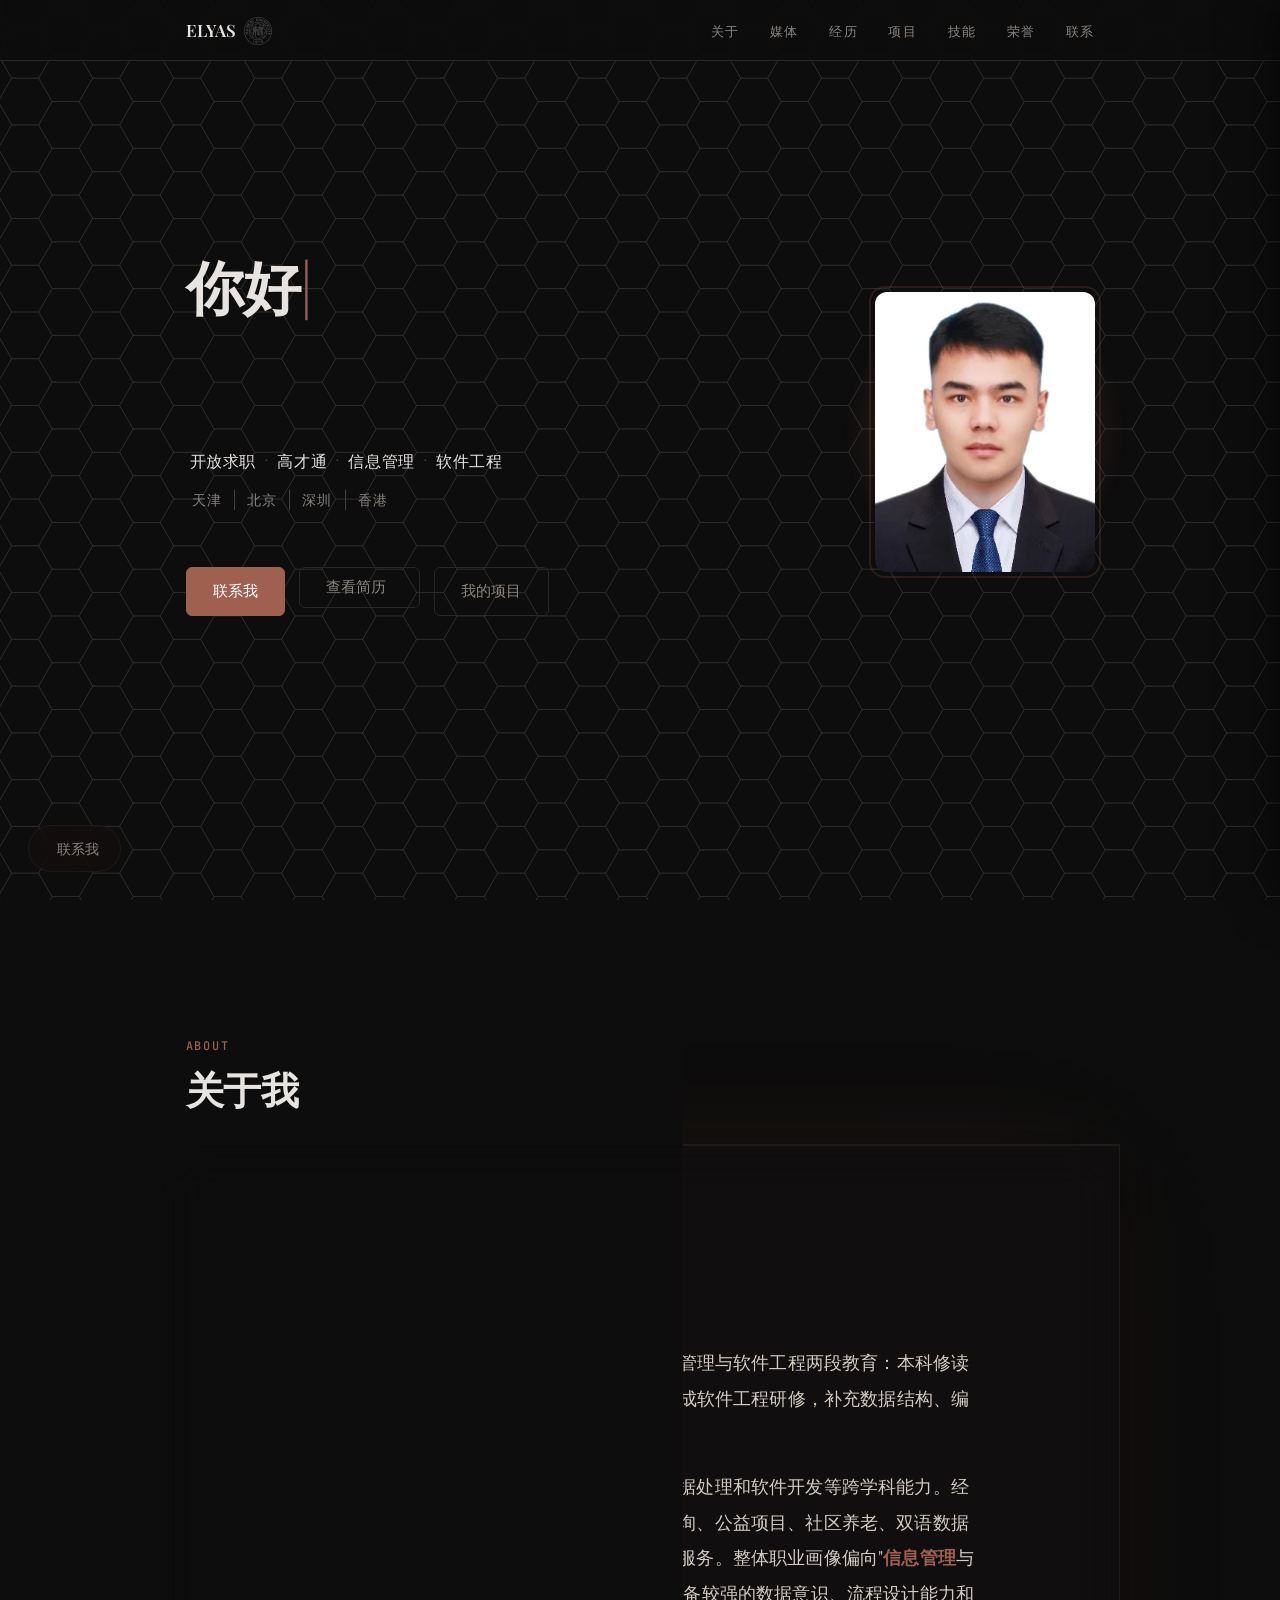
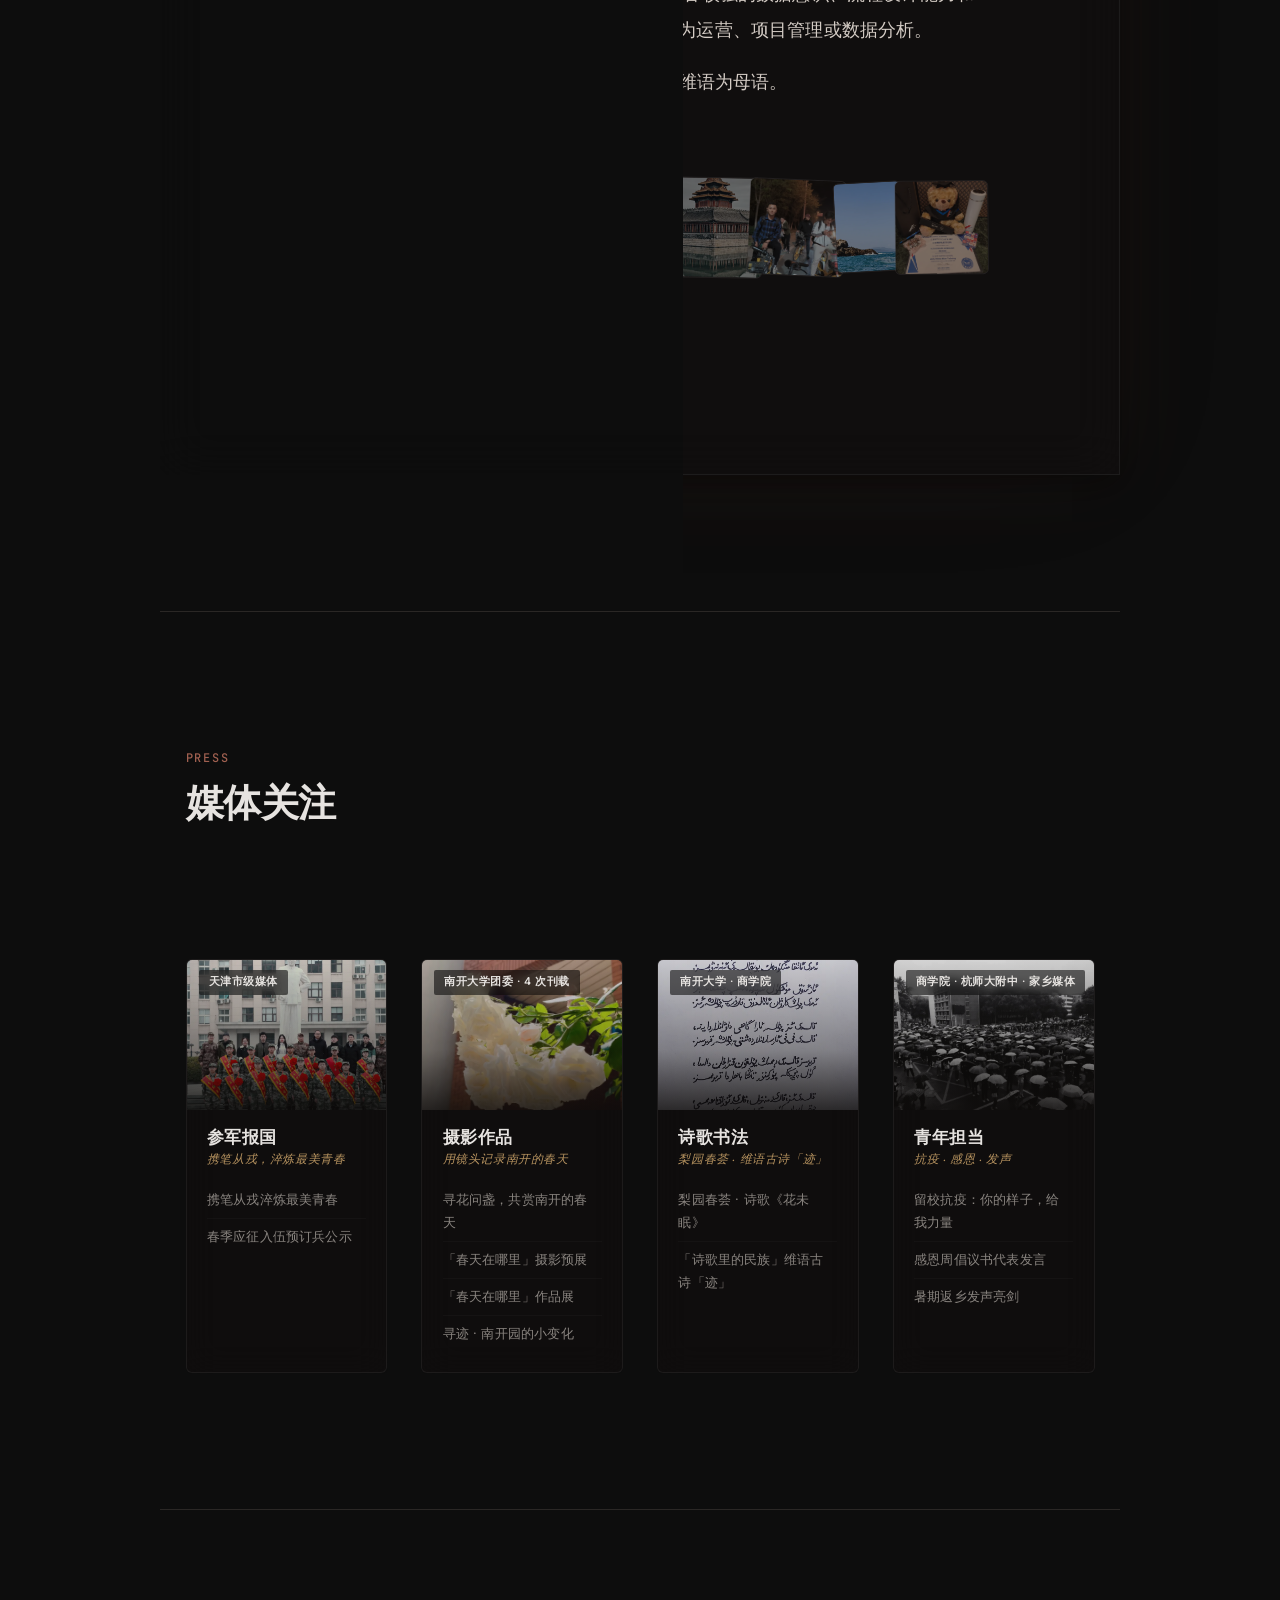
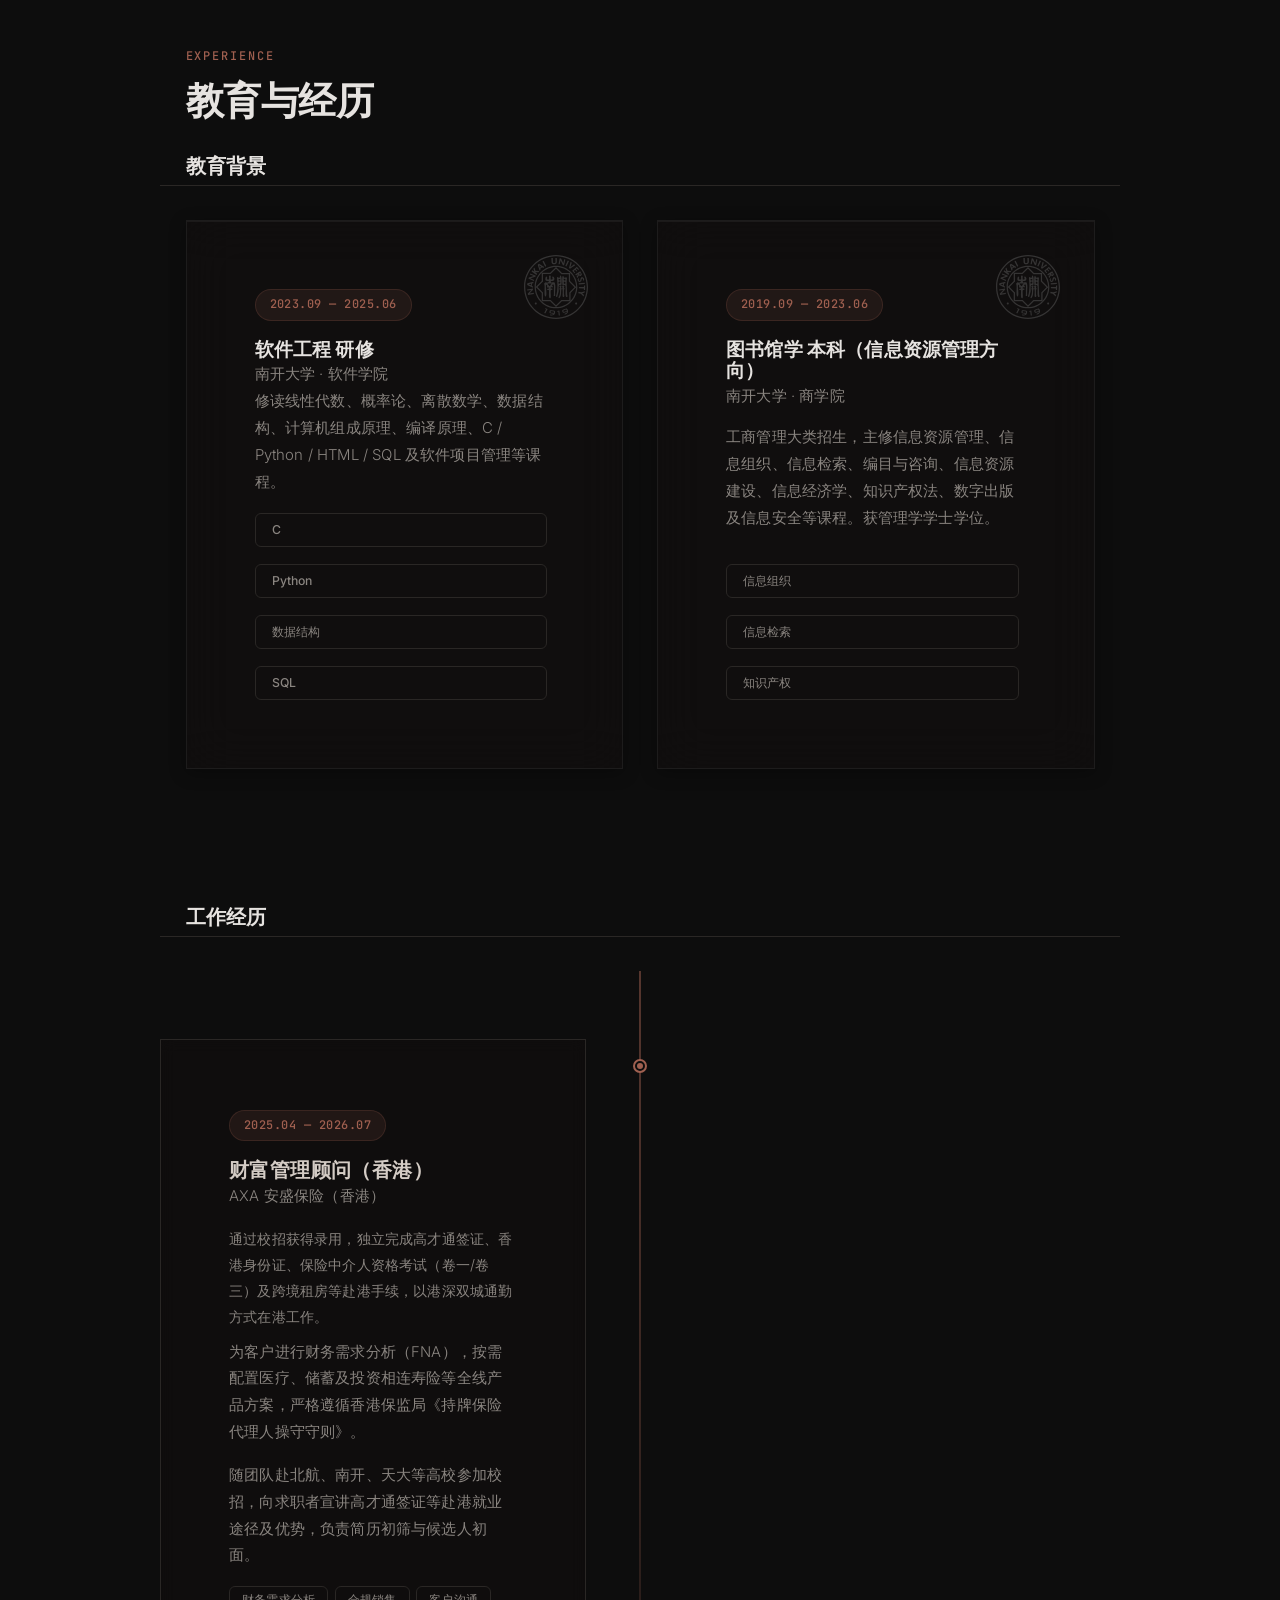
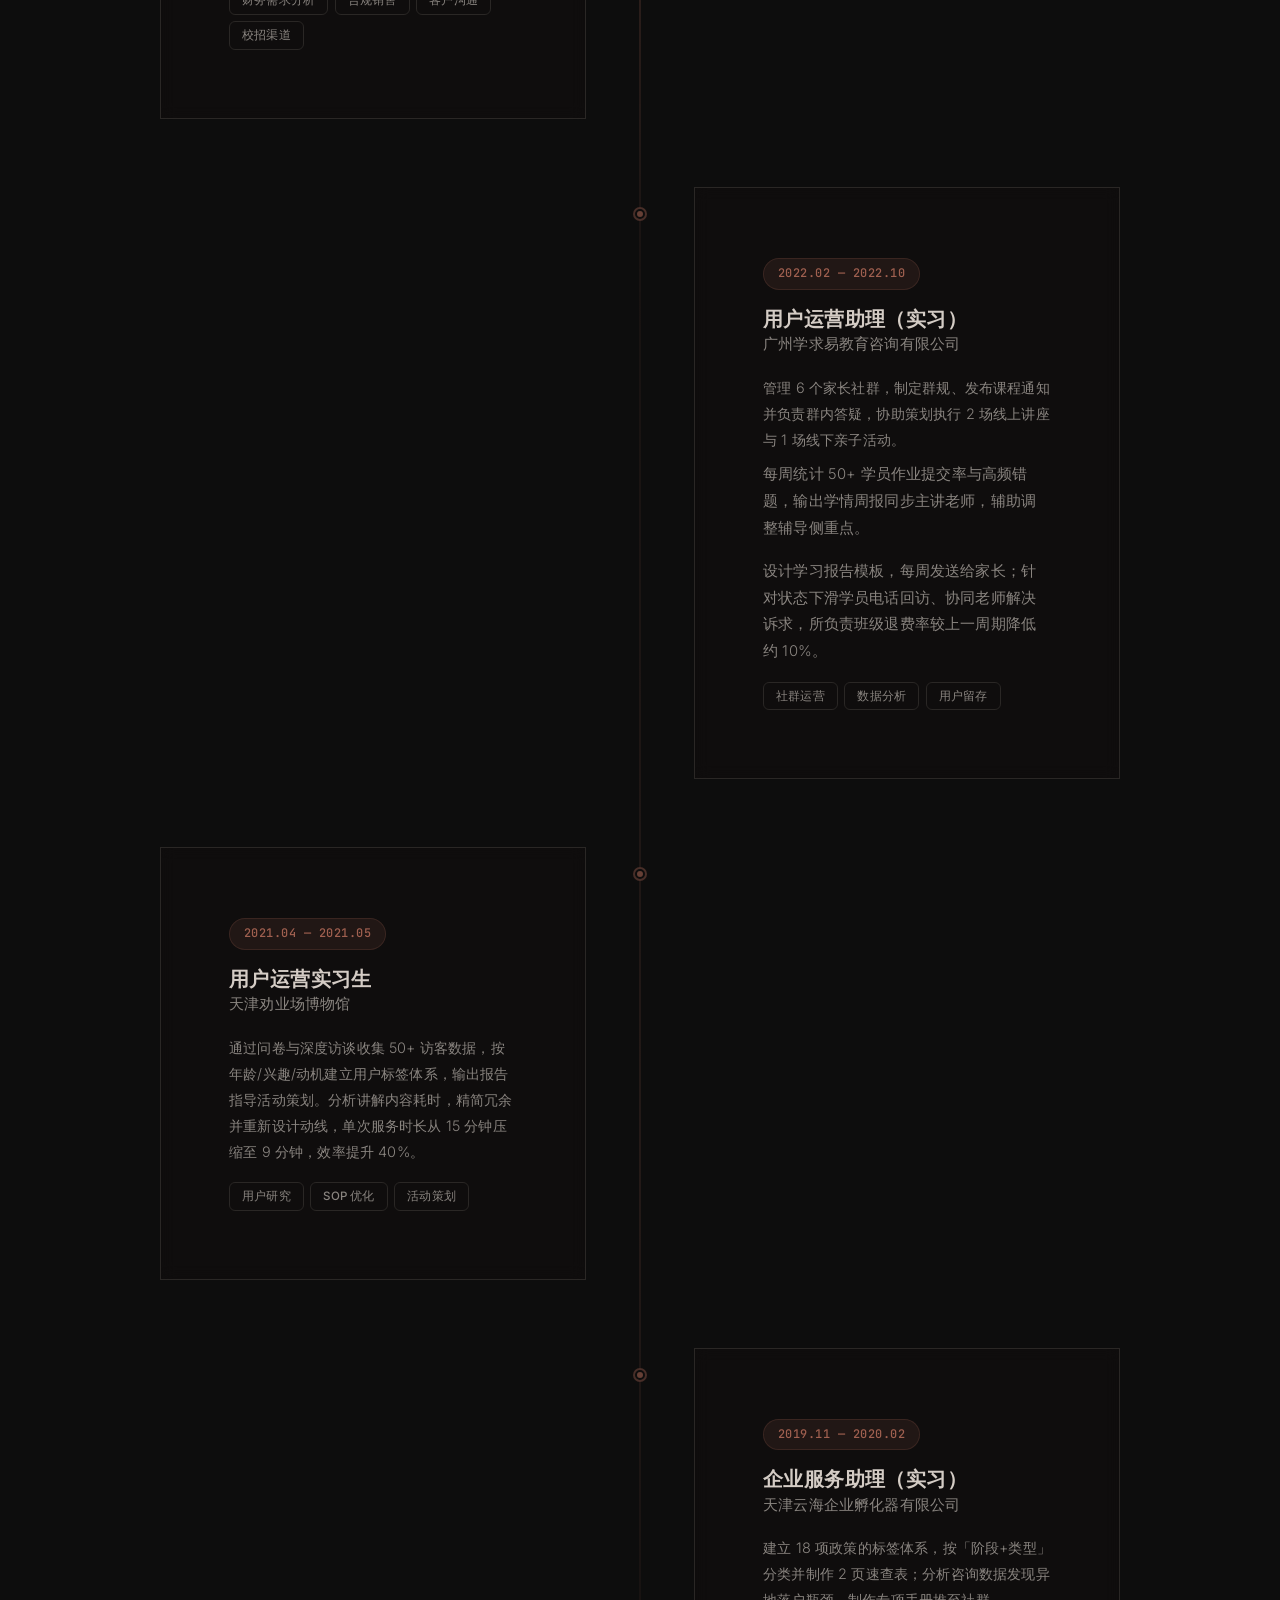
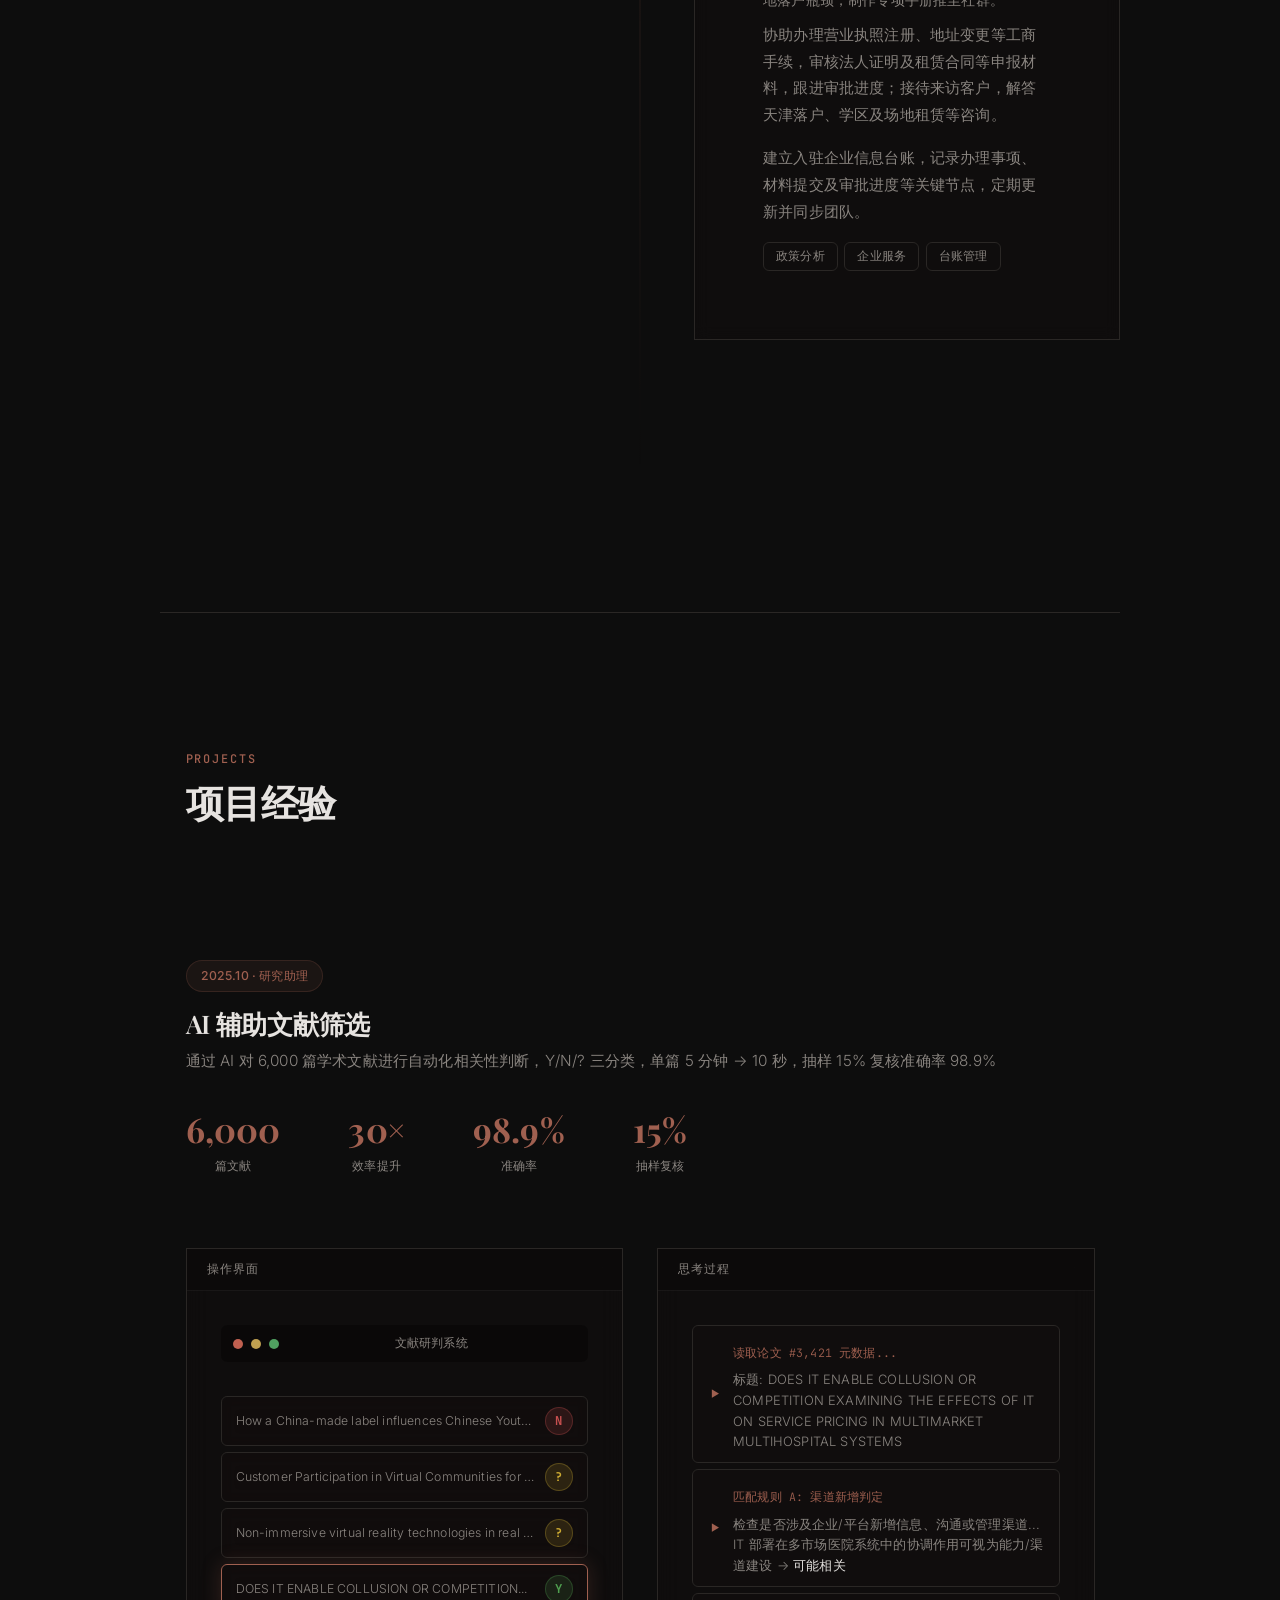
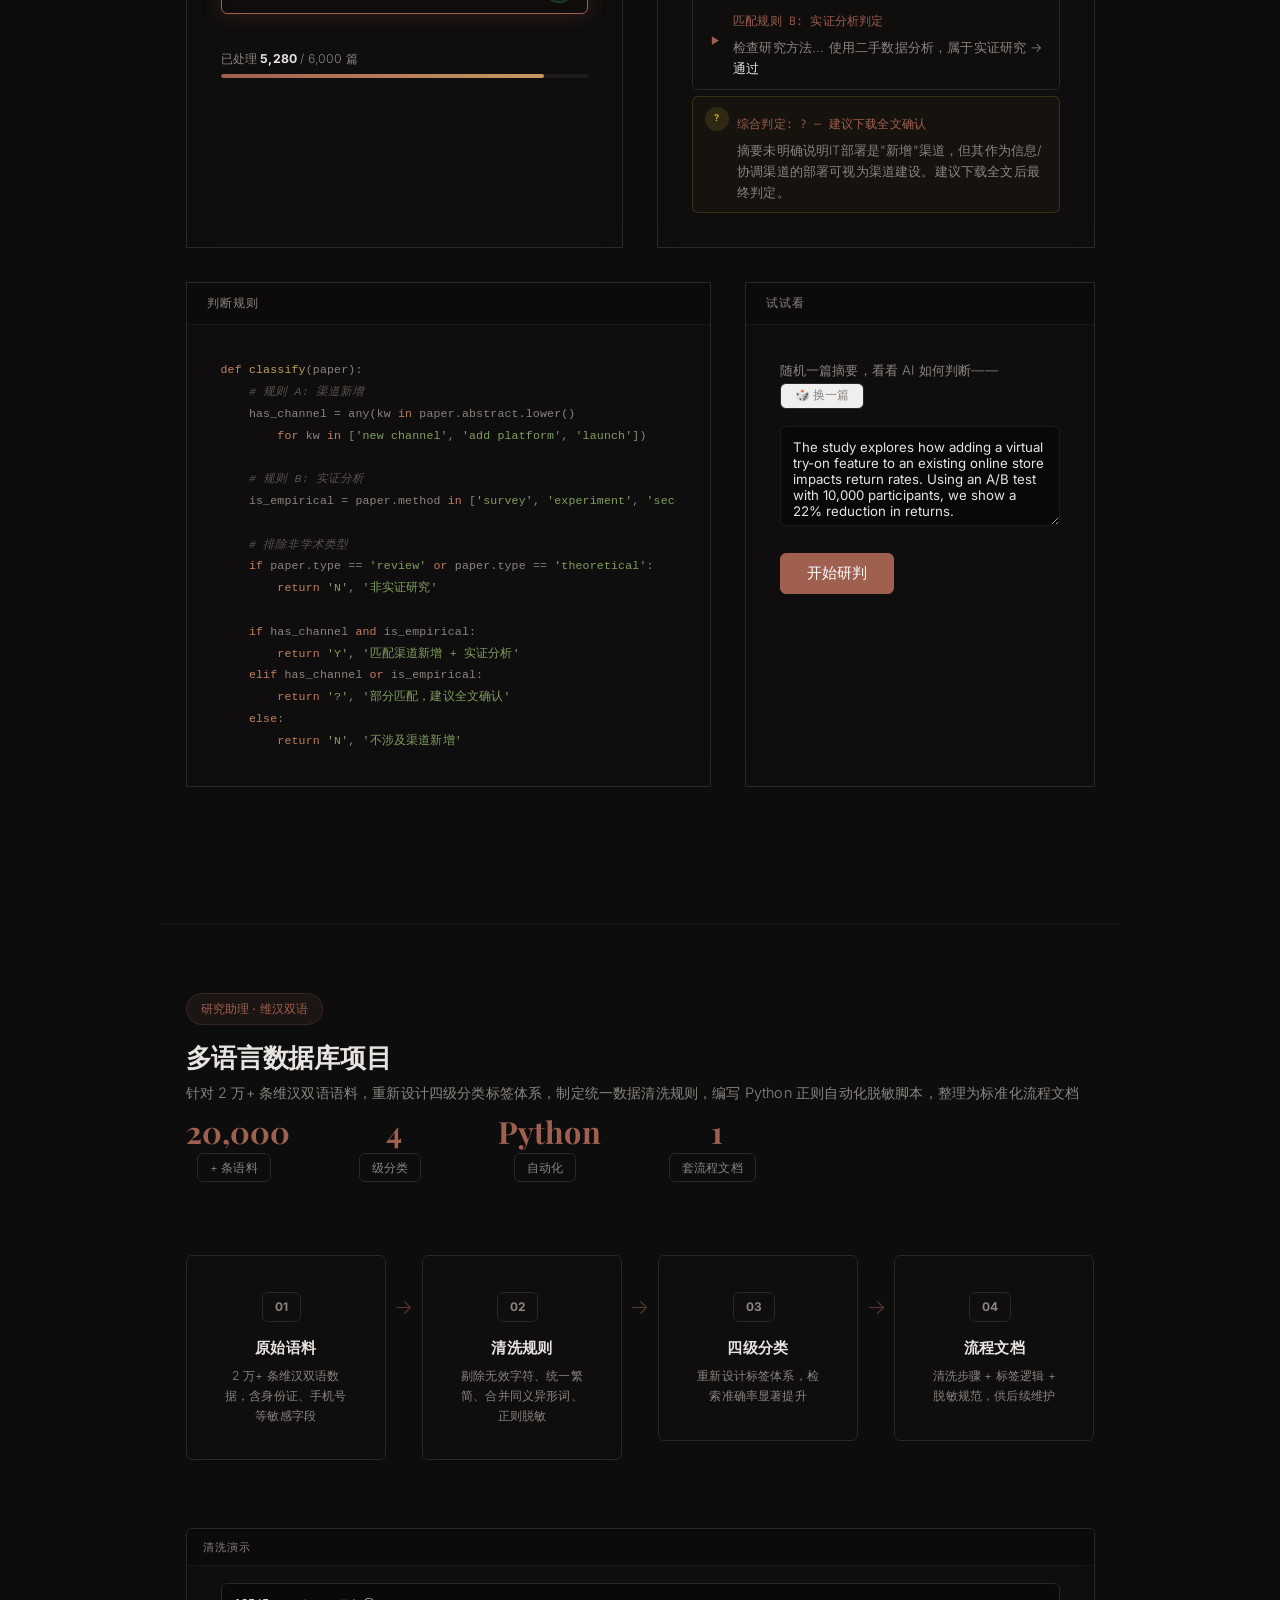
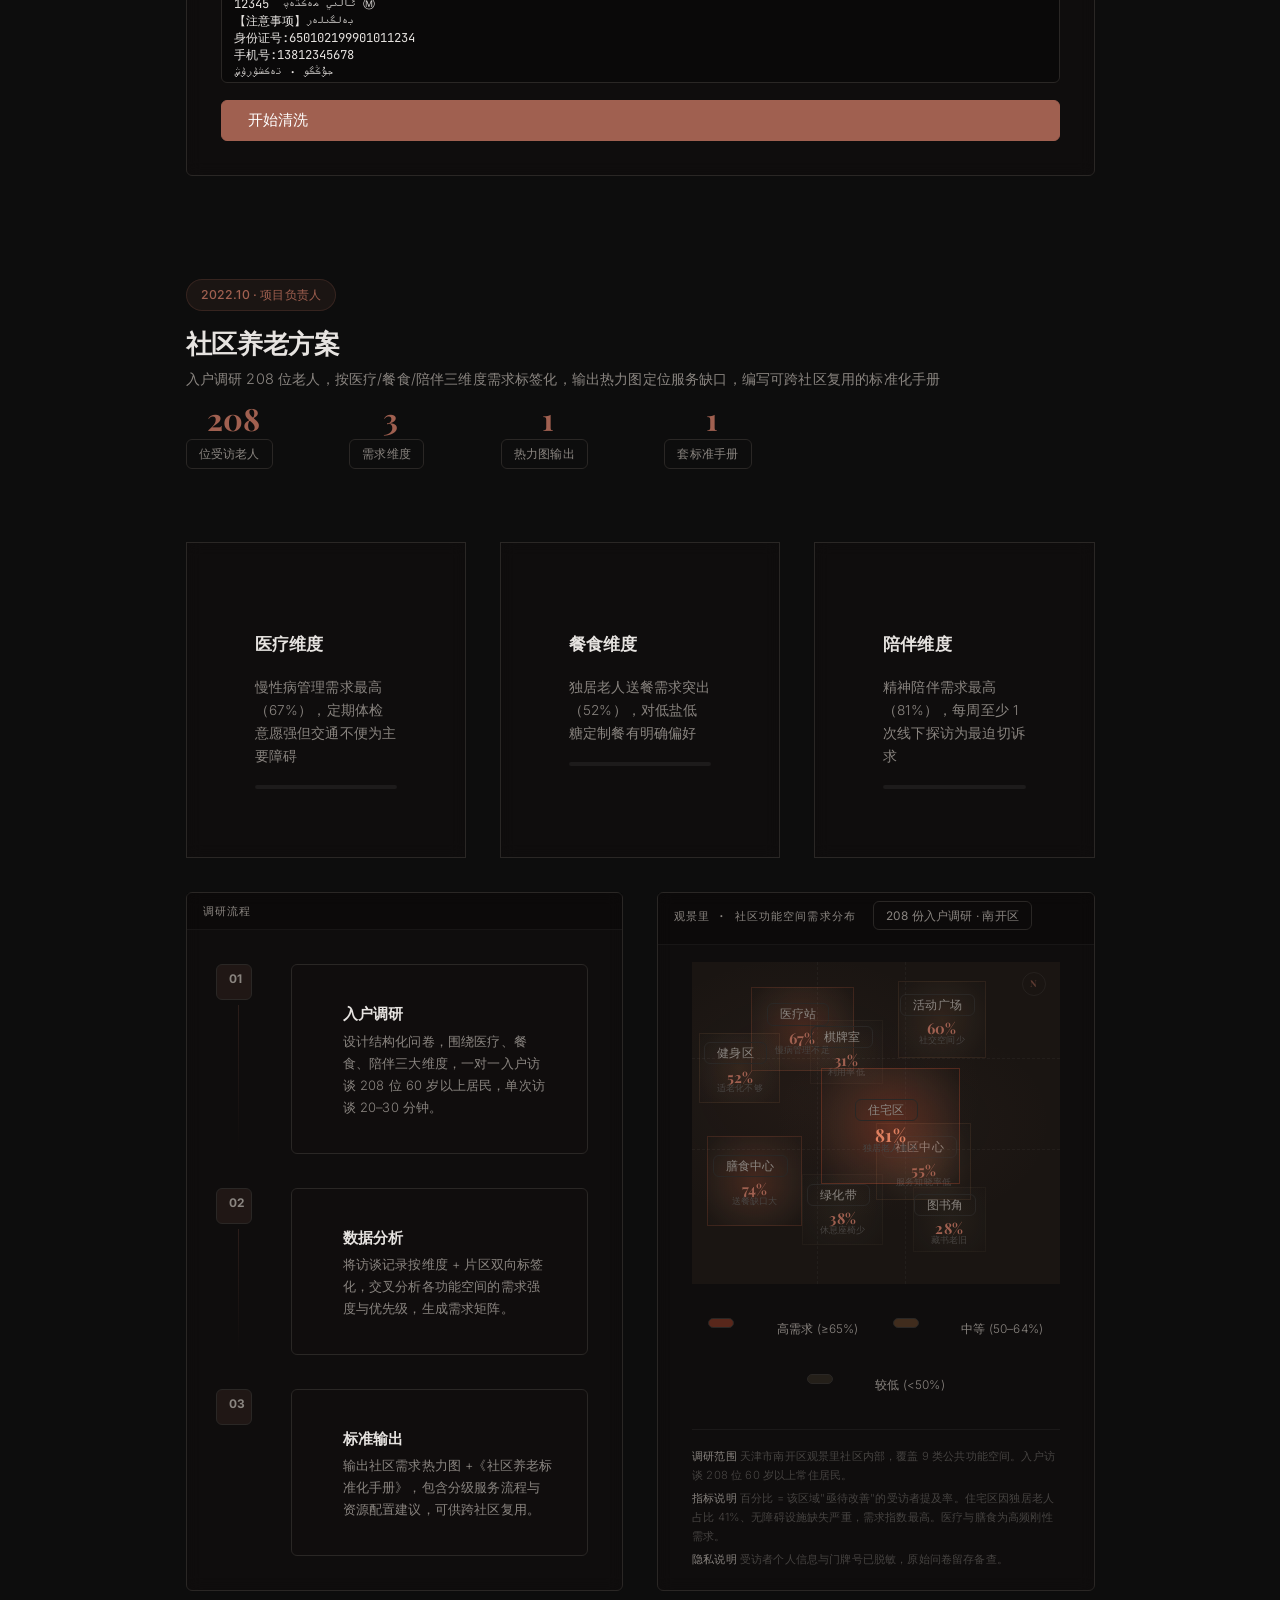
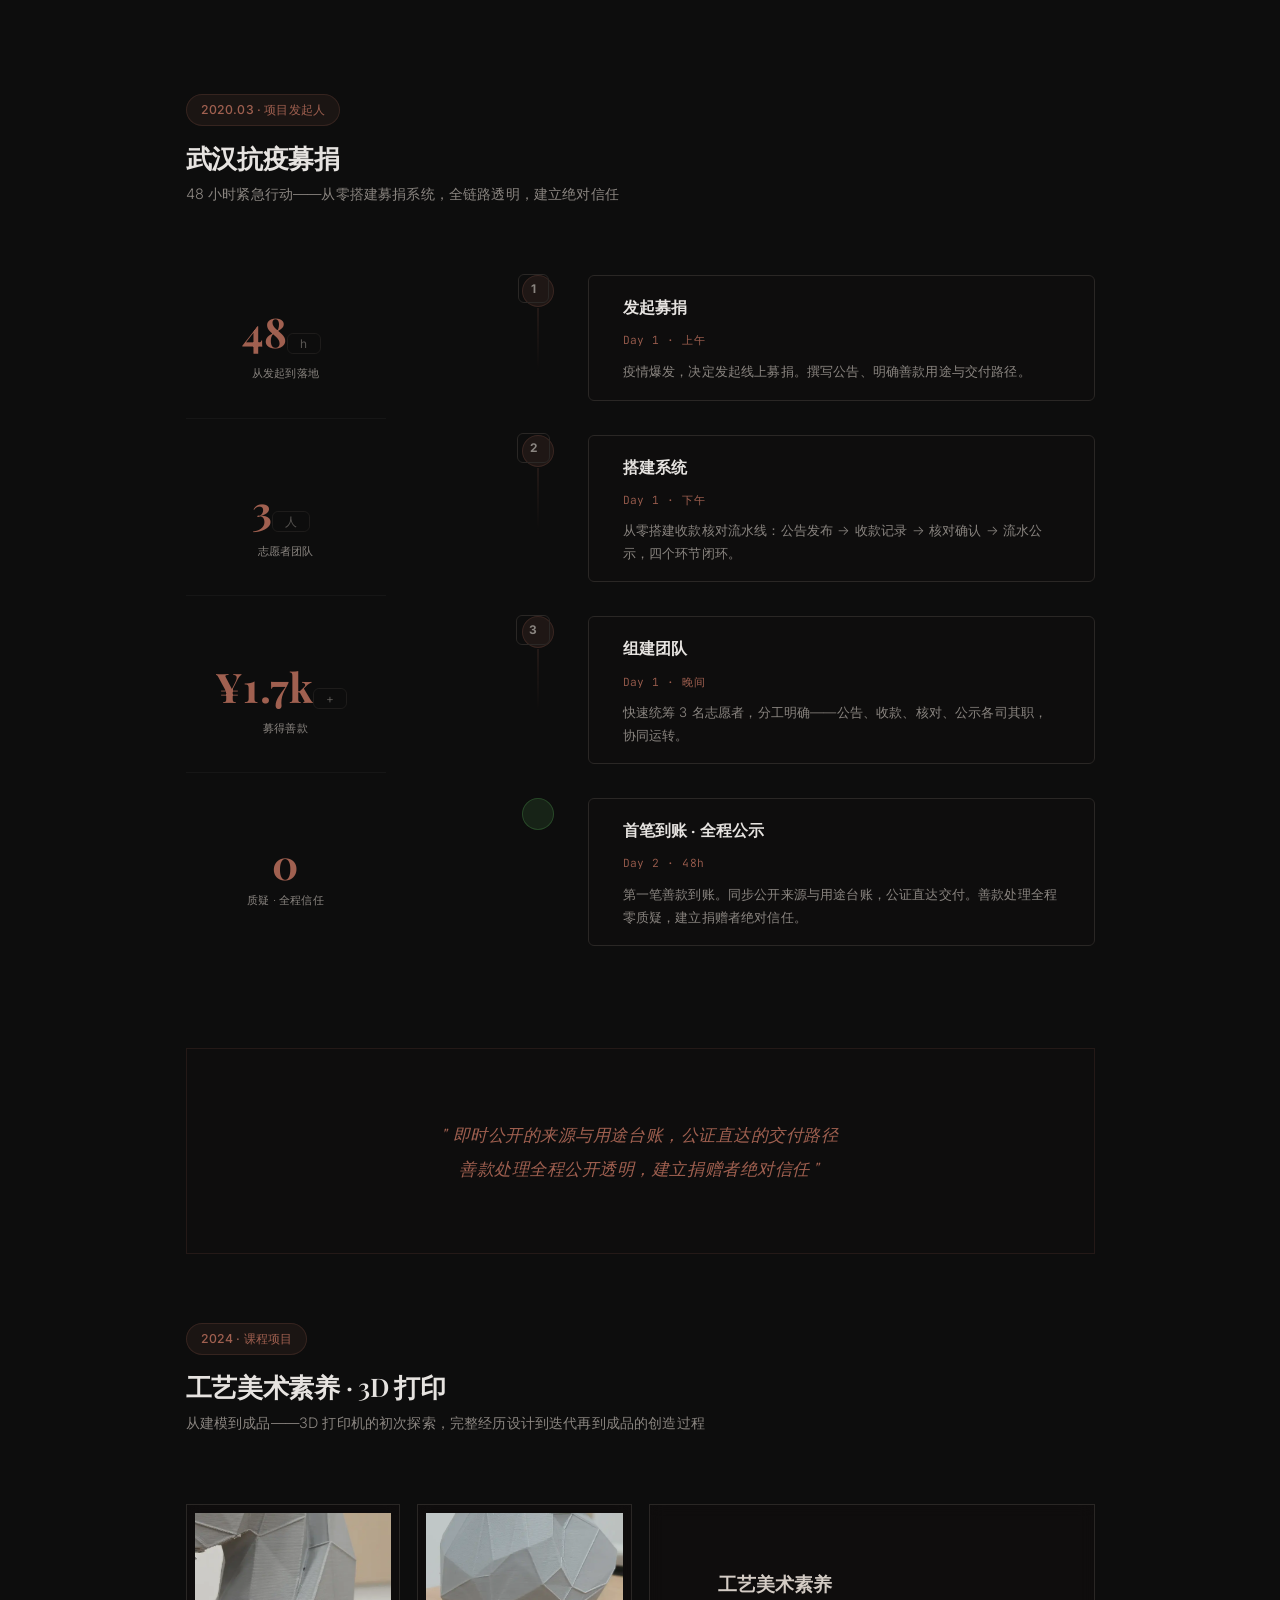
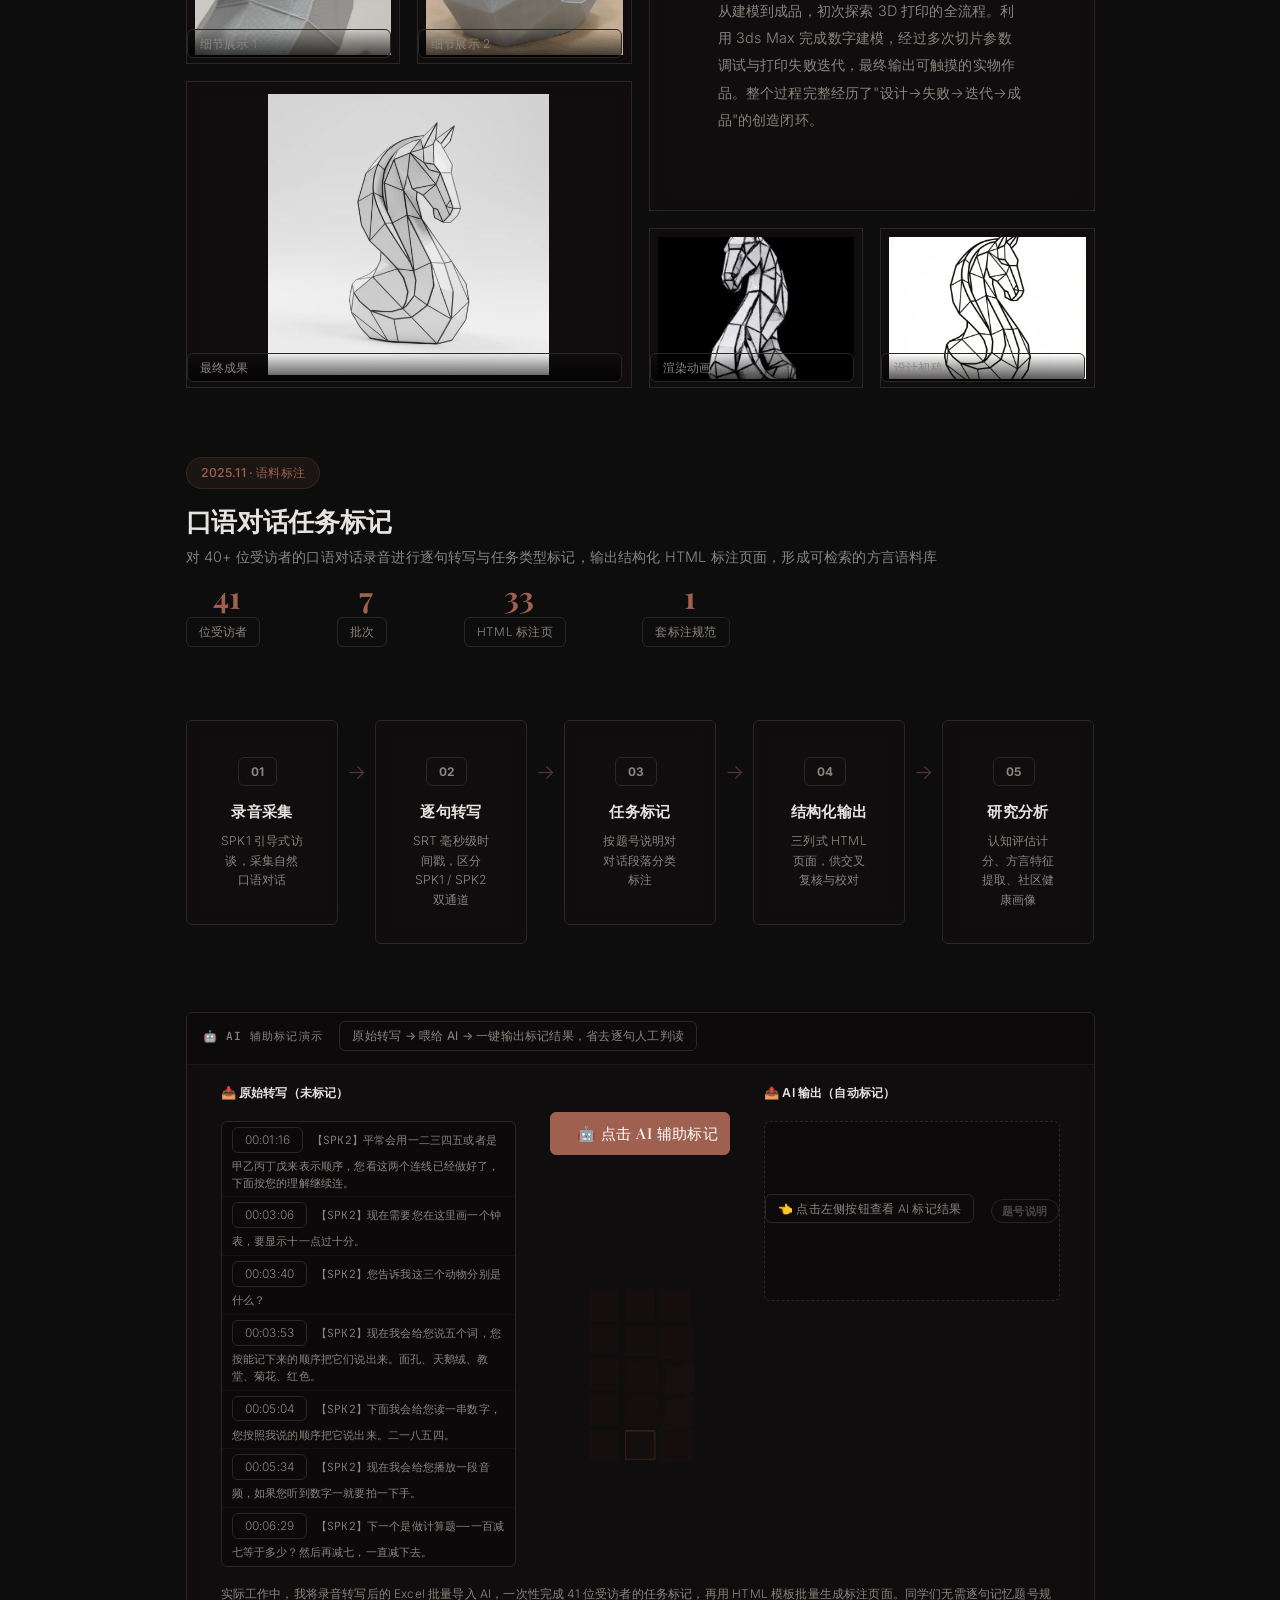
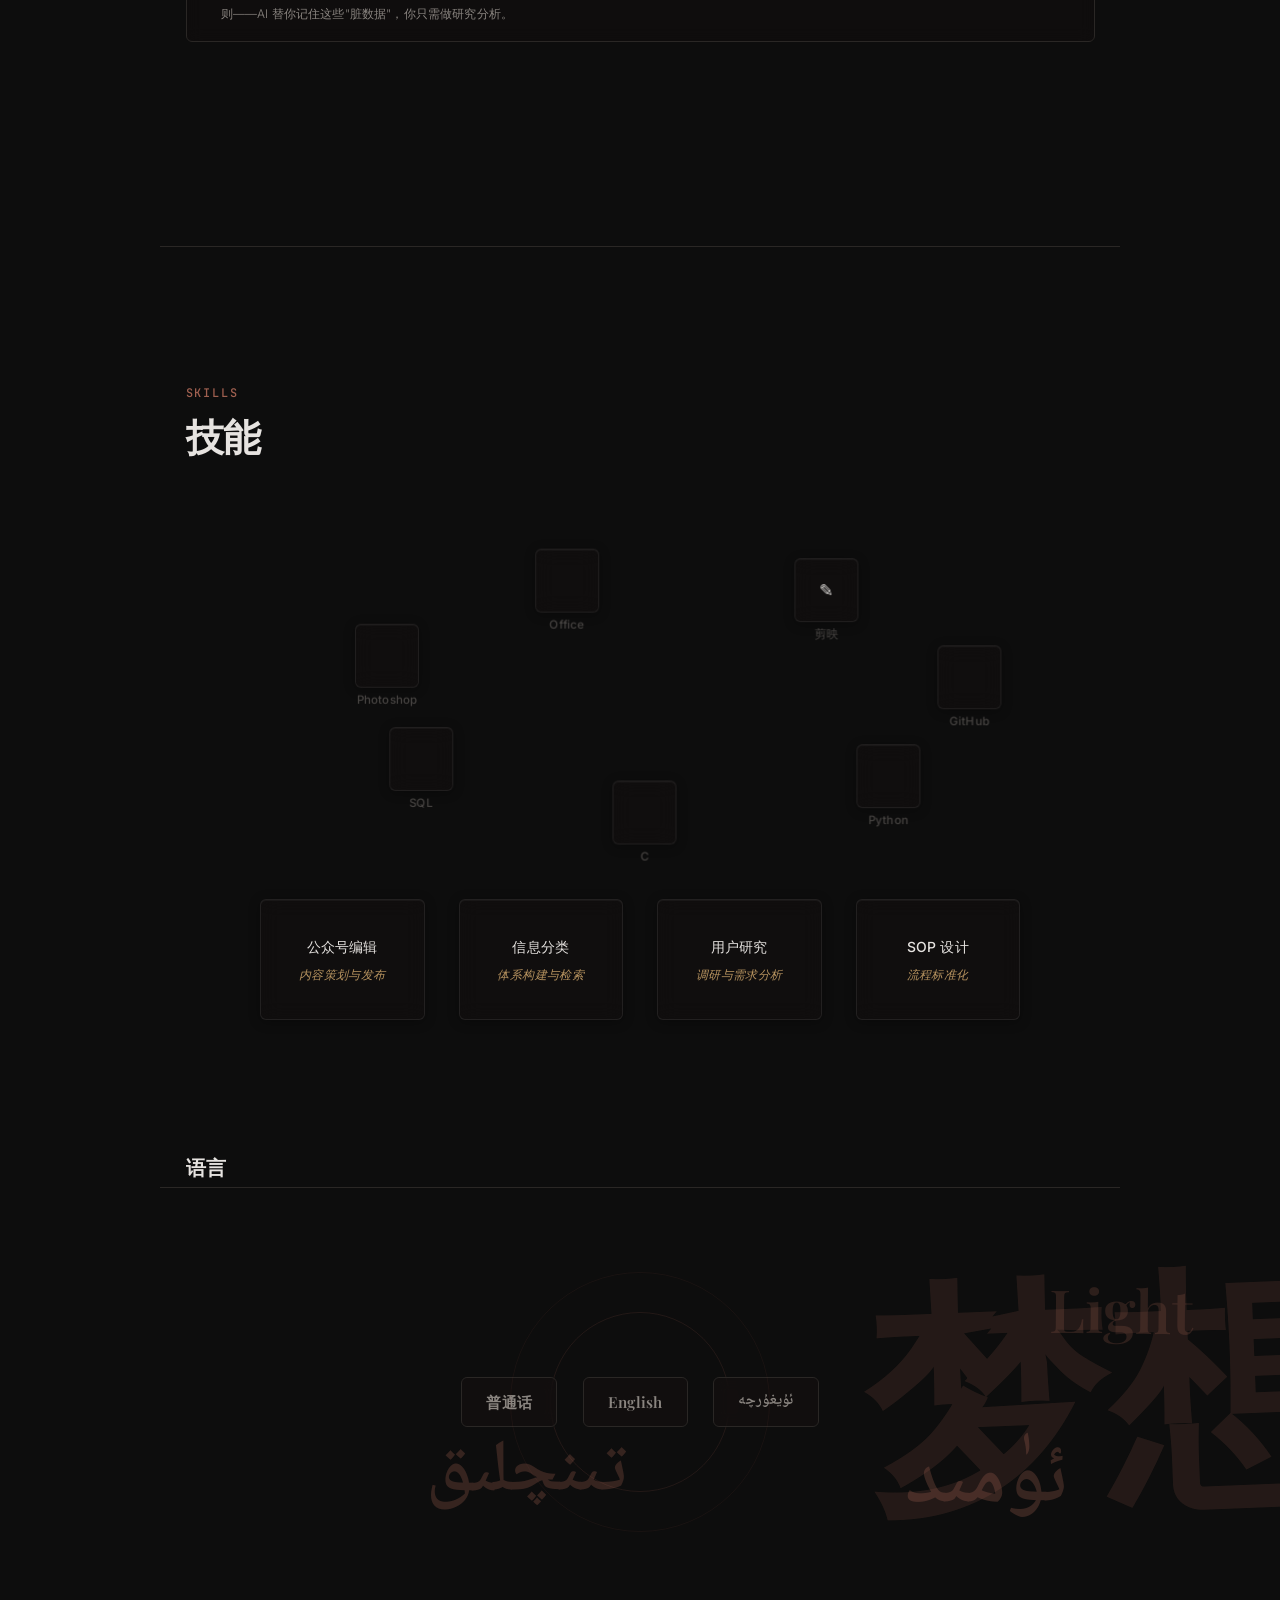
==== commit ad5c91f7: "简历改为 PDF 双版本：悬停菜单选择 简体中文 / English - 新增 assets/resume-zh.pdf（中文）、assets/resume-en.pdf（英文） - 「查看简历」按钮" ====
--- a/index.html
+++ b/index.html
@@ -66,7 +66,13 @@
       </p>
       <div class="hero-actions">
         <a href="#contact" class="btn-primary">联系我</a>
-        <a href="assets/resume.pdf" class="btn-ghost" target="_blank" rel="noopener">查看简历</a>
+        <div class="resume-picker">
+          <button class="btn-ghost resume-picker__btn" type="button" aria-haspopup="true" aria-expanded="false">查看简历 <i class="ph ph-caret-down"></i></button>
+          <div class="resume-picker__menu">
+            <a href="assets/resume-zh.pdf" target="_blank" rel="noopener"><i class="ph ph-file-pdf"></i><span>简体中文</span></a>
+            <a href="assets/resume-en.pdf" target="_blank" rel="noopener"><i class="ph ph-file-pdf"></i><span>English</span></a>
+          </div>
+        </div>
         <a href="#projects" class="btn-ghost">我的项目</a>
       </div>
     </div>
@@ -1143,6 +1149,7 @@
 <script src="js/masonry.js"></script>
 <script src="js/staggered-menu.js"></script>
 <script src="js/blur-text.js"></script>
+<script src="js/resume-picker.js"></script>
 <script src="js/spotlight-card.js"></script>
 <script src="js/orbit-skills.js"></script>
 <script defer src="js/click-spark.js"></script>
--- a/css/style.css
+++ b/css/style.css
@@ -243,6 +243,46 @@
   transition: all var(--duration-base) var(--ease-out); text-decoration: none;
 }
 .btn-ghost:hover { border-color: var(--accent); color: var(--text); box-shadow: 0 0 16px var(--accent-glow); }
+
+/* 简历版本选择菜单 */
+.resume-picker { position: relative; display: inline-block; }
+.resume-picker__btn {
+  background: transparent; cursor: pointer; font-family: inherit;
+  gap: 0.45rem;
+}
+.resume-picker__btn .ph { font-size: 0.85em; transition: transform var(--duration-base) var(--ease-out); }
+.resume-picker:hover .resume-picker__btn .ph,
+.resume-picker:focus-within .resume-picker__btn .ph,
+.resume-picker.is-open .resume-picker__btn .ph { transform: rotate(180deg); }
+.resume-picker__menu {
+  position: absolute; top: calc(100% + 8px); left: 0; min-width: 168px;
+  padding: 6px; display: flex; flex-direction: column;
+  background: rgba(22,16,16,0.85);
+  backdrop-filter: blur(16px); -webkit-backdrop-filter: blur(16px);
+  border: 1px solid var(--border); border-radius: var(--radius-sm);
+  box-shadow: 0 12px 32px rgba(0,0,0,0.45);
+  opacity: 0; visibility: hidden; transform: translateY(-6px);
+  transition: opacity var(--duration-base) var(--ease-out),
+              transform var(--duration-base) var(--ease-out),
+              visibility var(--duration-base);
+}
+/* 隐形悬停桥：桥接按钮与菜单之间的 8px 间隙，防止划过时菜单提前关闭 */
+.resume-picker__menu::before {
+  content: ''; position: absolute; top: -12px; left: 0; right: 0; height: 12px;
+}
+.resume-picker:hover .resume-picker__menu,
+.resume-picker:focus-within .resume-picker__menu,
+.resume-picker.is-open .resume-picker__menu {
+  opacity: 1; visibility: visible; transform: translateY(0);
+}
+.resume-picker__menu a {
+  display: flex; align-items: center; gap: 0.6rem;
+  padding: 9px 12px; border-radius: 4px;
+  color: var(--text-muted); font-size: 0.88rem; text-decoration: none;
+  transition: all var(--duration-base) var(--ease-out);
+}
+.resume-picker__menu a:hover { background: rgba(160,96,80,0.14); color: var(--text); }
+.resume-picker__menu a .ph { font-size: 1rem; color: var(--accent); }
 
 /* 头像 */
 .avatar-frame { position: relative; flex-shrink: 0; width: 220px; height: 280px; }
